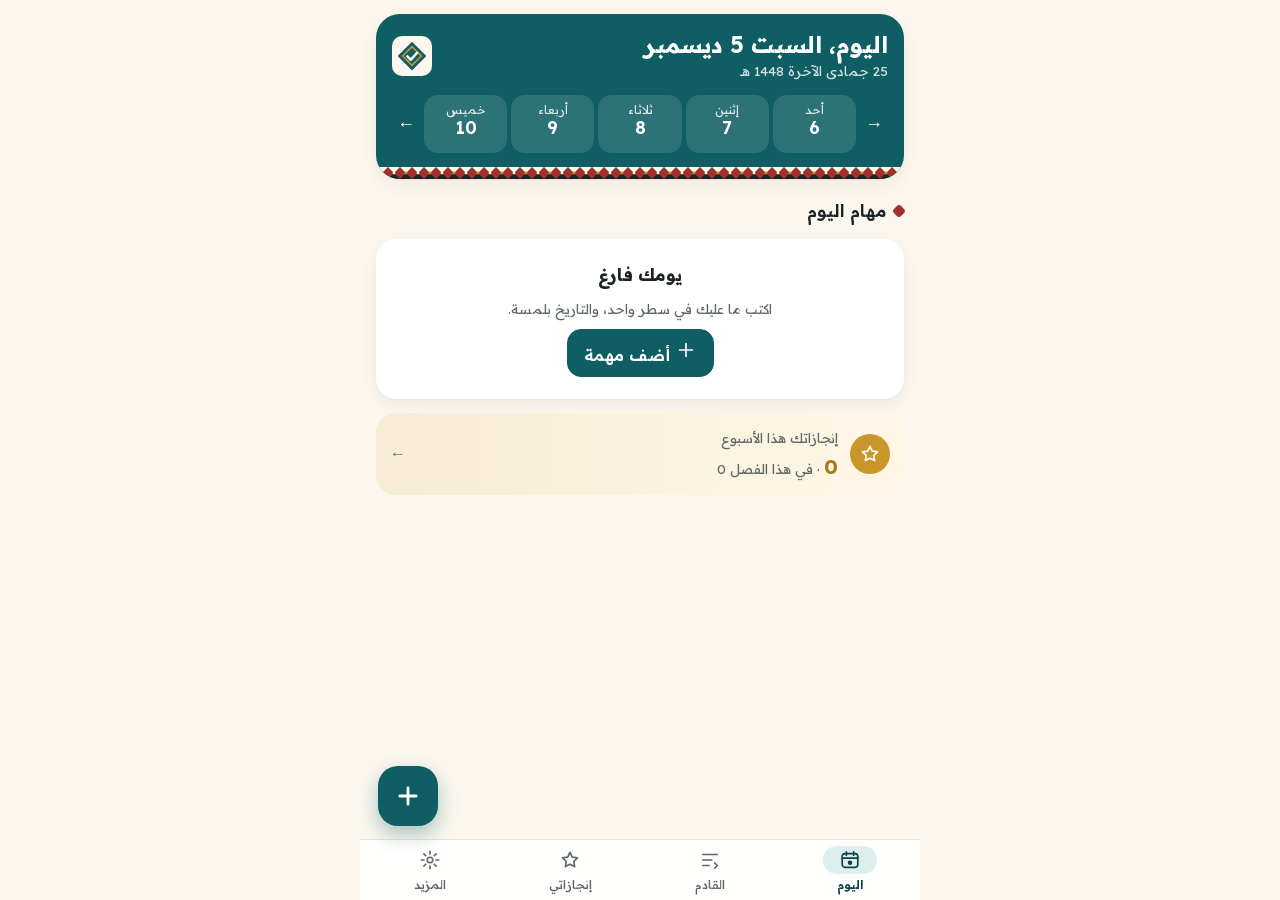
==== index.html @ 237e86c1 "أعمالي: الإصدار الأول — مهام اليوم والاجتماعات المتكررة والتذكير عبر تقويم الآيفون وسجل الإنجازات بت" ====
<!DOCTYPE html>
<html lang="ar" dir="rtl">
<head>
<meta charset="utf-8">
<meta name="viewport" content="width=device-width, initial-scale=1, maximum-scale=1, viewport-fit=cover">
<meta name="apple-mobile-web-app-capable" content="yes">
<meta name="mobile-web-app-capable" content="yes">
<meta name="apple-mobile-web-app-title" content="أعمالي">
<meta name="apple-mobile-web-app-status-bar-style" content="default">
<meta name="theme-color" content="#fbf7ef">
<meta name="color-scheme" content="light only">
<meta http-equiv="Content-Security-Policy" content="default-src 'self'; script-src 'self' 'unsafe-inline'; style-src 'self' 'unsafe-inline'; img-src 'self' data: blob:; font-src 'self'; connect-src 'self'; frame-src 'none'; object-src 'none'">
<title>أعمالي</title>
<link rel="manifest" href="manifest.webmanifest">
<link rel="apple-touch-icon" href="icons/apple-touch-icon.png">
<link rel="icon" href="icons/icon-192.png">
<link rel="stylesheet" href="fonts/fonts.css">
<style>
/* أعمالي — هوية «البحر والسدو»: فيروزي بحر الكويت، وأرضية لؤلؤية، وشريط من نسيج السدو.
   لكل نوع لونه: المهمة فيروزية، والاجتماع لازوردي، والإنجاز ذهبي. ألوان فاتحة دائماً. */
:root{
  --ground:#fbf7ef; --surface:#ffffff; --raised:#f6f1e6; --active:#efe8da;
  --border:#ebe3d3; --rule:#f1ebdf; --control:#d9cfbc;
  --text:#1b2422; --muted:#5e6866;
  --sea:#0f5e63; --sea-ink:#0a4246; --sea-pale:#dcefed;
  --lapis:#2c4a8c; --lapis-pale:#e2e8f6;
  --gold:#a8791a; --gold-bright:#c9962b; --gold-pale:#f7edd5;
  --sadu:#a3302a; --sadu-pale:#f8e3df;
  --saffron:#c9861a;
  --positive:#1f7a50; --negative:#b3261e;
  --radius-card:20px; --radius-control:14px;
  --lift:0 1px 2px rgba(40,30,10,.04),0 6px 18px rgba(40,30,10,.06);
  --font:'Readex Pro','IBM Plex Sans Arabic','Segoe UI',Tahoma,Arial,sans-serif;
  --shade:rgba(20,28,26,.45);
  --sadu-band:url("data:image/svg+xml,%3Csvg xmlns='http://www.w3.org/2000/svg' viewBox='0 0 48 12'%3E%3Crect width='48' height='12' fill='%23a3302a'/%3E%3Cpath d='M0 12 6 6 12 12M12 12 18 6 24 12M24 12 30 6 36 12M36 12 42 6 48 12' fill='%231b2422'/%3E%3Cpath d='M0 0 6 6 12 0M12 0 18 6 24 0M24 0 30 6 36 0M36 0 42 6 48 0' fill='%23fbf7ef'/%3E%3Ccircle cx='6' cy='6' r='1.4' fill='%23c9962b'/%3E%3Ccircle cx='18' cy='6' r='1.4' fill='%23fbf7ef'/%3E%3Ccircle cx='30' cy='6' r='1.4' fill='%23c9962b'/%3E%3Ccircle cx='42' cy='6' r='1.4' fill='%23fbf7ef'/%3E%3C/svg%3E");
  color-scheme:light;
}
/* ألوان تصنيفات الإنجازات العشرة */
.k0{--k:#0f5e63;--kp:#dcefed}.k1{--k:#2c4a8c;--kp:#e2e8f6}.k2{--k:#b0700f;--kp:#fbecd2}.k3{--k:#a3302a;--kp:#f8e3df}.k4{--k:#4c5a68;--kp:#e6eaee}
.k5{--k:#1f7a50;--kp:#dcf1e5}.k6{--k:#8a6a12;--kp:#f6edd2}.k7{--k:#6b3f8f;--kp:#eee4f6}.k8{--k:#c2502d;--kp:#fbe5dc}.k9{--k:#7a4a2a;--kp:#f1e5da}

*{box-sizing:border-box}
html,body,*{touch-action:manipulation}
html,body{height:100%}
body{margin:0;background:var(--ground);color:var(--text);font-family:var(--font);font-size:16px;line-height:1.6;-webkit-text-size-adjust:100%}
[hidden]{display:none!important}
button,input,textarea,select{font:inherit;color:inherit}
input,textarea,select{font-size:16px}
button{cursor:pointer;-webkit-tap-highlight-color:transparent;transition:background-color .15s ease,transform .1s ease}
button:active:not([disabled]){transform:scale(.96)}
button:focus-visible,input:focus-visible,textarea:focus-visible{outline:2px solid var(--sea);outline-offset:2px}
h1,h2,h3{margin:0;line-height:1.3}
p{margin:0}
.num{font-variant-numeric:tabular-nums;direction:ltr;unicode-bidi:isolate;display:inline-block}
.dim{color:var(--muted)}
.small{font-size:13.5px}
svg.ic{width:22px;height:22px;fill:none;stroke:currentColor;stroke-width:1.8;stroke-linecap:round;stroke-linejoin:round;flex:0 0 auto}

/* الإطار */
.app{position:relative;max-width:560px;height:100%;margin:0 auto;display:flex;flex-direction:column;overflow:hidden;background:var(--ground)}
.scr{flex:1 1 auto;overflow-y:auto;overflow-x:hidden;padding:max(14px,env(safe-area-inset-top,0px)) max(16px,env(safe-area-inset-right,0px)) 110px max(16px,env(safe-area-inset-left,0px));display:flex;flex-direction:column;gap:14px;-webkit-overflow-scrolling:touch}
.scr>*{min-width:0;flex:0 0 auto}

/* رأس «اليوم»: لوح بحري مع شريط السدو */
.hero{position:relative;border-radius:24px;background:var(--sea);color:#fff;padding:16px 16px 0;overflow:hidden;box-shadow:var(--lift)}
.hero::after{content:"";display:block;height:12px;margin:14px -16px 0;background:var(--sadu-band) repeat-x left center/48px 12px}
.hero .top{display:flex;align-items:center;justify-content:space-between;gap:10px}
.hero .mark{width:40px;height:40px;flex:0 0 auto}
.hero h1{font-size:23px;font-weight:700}
.hero .hij{font-size:13.5px;color:rgba(255,255,255,.82)}
.hero .greet{font-size:13.5px;color:rgba(255,255,255,.82)}
.strip{display:grid;grid-template-columns:28px repeat(5,1fr) 28px;gap:4px;margin-top:14px;align-items:center}
.strip .d{border:0;border-radius:14px;background:rgba(255,255,255,.12);color:#fff;min-height:58px;display:flex;flex-direction:column;align-items:center;justify-content:center;gap:0;padding:4px 0;line-height:1.25}
.strip .d b{font-size:18px;font-weight:600}
.strip .d span{font-size:12px;opacity:.85}
.strip .d i{width:5px;height:5px;border-radius:50%;background:transparent;margin-top:3px}
.strip .d i.on{background:var(--gold-bright)}
.strip .d[aria-pressed=true]{background:#fff;color:var(--sea-ink)}
.strip .d.today:not([aria-pressed=true]){box-shadow:inset 0 0 0 1.5px rgba(255,255,255,.7)}
.strip .w{border:0;background:transparent;color:#fff;font-size:18px;min-height:44px;padding:0}

/* عناوين الأقسام */
.sec{display:flex;align-items:center;gap:8px;font-weight:600;font-size:17px;padding-top:4px}
.sec .s{margin-inline-start:auto;font-size:13px;font-weight:500;color:var(--muted)}
.sec i{width:10px;height:10px;border-radius:3px;transform:rotate(45deg);background:var(--sadu);display:inline-block}

/* بطاقة الاجتماع القادم */
.next{border-radius:var(--radius-card);background:var(--lapis-pale);padding:14px 16px;display:flex;align-items:center;gap:12px;border:0;text-align:start;width:100%;color:var(--text)}
.next .ico{width:44px;height:44px;border-radius:14px;background:var(--lapis);color:#fff;display:flex;align-items:center;justify-content:center;flex:0 0 auto}
.next .tx{flex:1;min-width:0}
.next b{display:block;font-size:16px}
.next .when{font-size:13.5px;color:var(--lapis);font-weight:600}

/* القوائم */
.list{background:var(--surface);border-radius:var(--radius-card);box-shadow:var(--lift);overflow:hidden}
.it{display:flex;align-items:center;gap:10px;padding:10px 12px 10px 14px;border-bottom:1px solid var(--rule);min-height:58px}
.it:last-child{border-bottom:0}
.ck{width:30px;height:30px;border-radius:50%;border:2px solid var(--control);background:transparent;flex:0 0 auto;display:flex;align-items:center;justify-content:center;padding:0;color:#fff}
.ck svg.ic{width:16px;height:16px;stroke-width:2.6}
.it.meet .ck{border-radius:9px;border-color:#b9c5e3}
.it.done .ck{background:var(--sea);border-color:var(--sea)}
.it.meet.done .ck{background:var(--lapis);border-color:var(--lapis)}
.it .body{flex:1;min-width:0;border:0;background:transparent;text-align:start;padding:2px 0;color:var(--text);line-height:1.4}
.it .t{display:block;font-weight:500;font-size:16px;overflow-wrap:anywhere}
.it.done .t{text-decoration:line-through;color:var(--muted)}
.it .m{display:flex;flex-wrap:wrap;align-items:center;gap:6px;font-size:12.5px;color:var(--muted);margin-top:2px}
.tag{display:inline-flex;align-items:center;gap:3px;border-radius:999px;padding:0 8px;font-size:12px;font-weight:500;background:var(--active);color:var(--muted)}
.tag.meet{background:var(--lapis-pale);color:var(--lapis)}
.tag.time{background:var(--sea-pale);color:var(--sea-ink)}
.tag.star{background:var(--gold-pale);color:var(--gold)}
.tag svg.ic{width:13px;height:13px;stroke-width:2}
.it .go{width:36px;height:36px;border:0;border-radius:12px;background:transparent;color:var(--gold);padding:0;display:flex;align-items:center;justify-content:center}
.empty{background:var(--surface);border-radius:var(--radius-card);box-shadow:var(--lift);padding:22px 18px;text-align:center;display:flex;flex-direction:column;align-items:center;gap:10px}
.empty b{font-size:17px}

/* بطاقة ما بقي من الأيام الماضية: هادئة بلا أحمر */
.carry{background:var(--gold-pale);border-radius:var(--radius-card);padding:14px 14px 10px;display:flex;flex-direction:column;gap:8px}
.carry .row b{font-size:15px}
.carry .ci{display:flex;align-items:center;gap:8px;background:rgba(255,255,255,.7);border-radius:14px;padding:8px 10px}
.carry .ci .t{flex:1;min-width:0;font-size:15px;overflow-wrap:anywhere}
.carry .ci .d{font-size:12px;color:var(--muted);display:block}
.mini{min-height:34px;border-radius:999px;border:0;padding:0 11px;font-size:13px;font-weight:500;background:#fff;color:var(--text);flex:0 0 auto}
.mini.pri{background:var(--sea);color:#fff}

/* الشرائط والتنبيهات */
.bk{display:flex;align-items:center;gap:12px;border-radius:var(--radius-card);padding:12px 14px;background:var(--gold-pale);color:#6b4c0c}
.bk .tx{flex:1;font-size:14px;line-height:1.55}
.bk button{min-height:38px;border-radius:999px;border:0;background:#6b4c0c;color:#fff;font-weight:600;padding:0 14px;flex:0 0 auto}
.bk.red{background:var(--sadu-pale);color:#7d1f1a}.bk.red button{background:var(--sadu)}
.install{border-radius:var(--radius-card);padding:16px;background:var(--sadu-pale);color:#7d1f1a;display:flex;flex-direction:column;gap:6px;font-size:14px}
.install ol{margin:0;padding-inline-start:20px;line-height:1.9}
.ribbon{display:flex;align-items:center;gap:12px;background:linear-gradient(90deg,var(--gold-pale),#fff7e6);border-radius:var(--radius-card);padding:12px 14px;border:0;width:100%;text-align:start;color:var(--text)}
.ribbon .star{width:40px;height:40px;border-radius:50%;background:var(--gold-bright);color:#fff;display:flex;align-items:center;justify-content:center;flex:0 0 auto}
.ribbon b{font-size:20px;color:var(--gold)}

/* عام */
.card{background:var(--surface);border-radius:var(--radius-card);padding:16px;display:flex;flex-direction:column;gap:12px;box-shadow:var(--lift)}
.row{display:flex;align-items:center;justify-content:space-between;gap:10px}
.row>*{min-width:0}
.btn{min-height:48px;border-radius:var(--radius-control);border:1px solid var(--control);background:var(--surface);padding:8px 16px;font-weight:500;color:var(--text)}
.btn.pri{background:var(--sea);border-color:var(--sea);color:#fff;font-weight:600}
.btn.gold{background:var(--gold-bright);border-color:var(--gold-bright);color:#fff;font-weight:600}
.btn.soft{background:var(--sea-pale);border-color:transparent;color:var(--sea-ink)}
.btn.danger{color:var(--negative);border-color:#efc0bb}
.btn.armed{background:var(--negative);color:#fff;border-color:var(--negative)}
.btn.plain{background:transparent;border:0;color:var(--muted)}
.hd{display:flex;align-items:center;justify-content:space-between;gap:10px;min-height:48px}
.hd h1{font-size:24px;font-weight:700;color:var(--sea-ink)}
.seg{display:grid;grid-auto-flow:column;grid-auto-columns:1fr;gap:2px;background:var(--active);border-radius:var(--radius-control);padding:3px}
.seg button{border:0;border-radius:11px;background:transparent;min-height:40px;font-size:14.5px;font-weight:500;color:var(--muted);padding:0 4px;white-space:nowrap}
.seg button[aria-pressed=true]{background:var(--surface);color:var(--sea-ink);font-weight:600;box-shadow:0 1px 3px rgba(0,0,0,.08)}
.chips{display:flex;flex-wrap:wrap;gap:6px}
.chip{min-height:38px;border-radius:999px;border:0;background:var(--raised);box-shadow:inset 0 0 0 1px var(--border);padding:0 13px;font-size:14px;font-weight:500;color:var(--text);white-space:nowrap}
.chip[aria-pressed=true]{background:var(--sea);color:#fff;box-shadow:none}
.chip.k[aria-pressed=true]{background:var(--k);}
.chip .c{font-size:12px;opacity:.8;margin-inline-start:4px}
.lbl{font-size:13px;color:var(--muted);font-weight:500}

/* الإنجازات */
.achhead{border-radius:24px;background:linear-gradient(135deg,#8a6512,#c9962b);color:#fff;padding:16px;overflow:hidden;position:relative;box-shadow:var(--lift)}
.achhead::after{content:"";display:block;height:12px;margin:14px -16px -16px;background:var(--sadu-band) repeat-x left center/48px 12px}
.achhead h1{font-size:23px;font-weight:700}
.achhead .big{font-size:40px;font-weight:700;line-height:1.1}
.achhead .seg{background:rgba(0,0,0,.15);margin-top:12px}
.achhead .seg button{color:rgba(255,255,255,.85)}
.achhead .seg button[aria-pressed=true]{background:#fff;color:#7a5a0e}
.cats{display:grid;grid-template-columns:repeat(2,minmax(0,1fr));gap:8px}
.cat{border:0;border-radius:16px;background:var(--kp);color:var(--k);padding:10px 12px;text-align:start;display:flex;align-items:center;gap:8px;min-height:52px}
.cat .n{font-size:20px;font-weight:700;min-width:26px;text-align:center}
.cat .l{font-size:13px;font-weight:500;line-height:1.35;flex:1}
.cat[aria-pressed=true]{background:var(--k);color:#fff}
.cat.zero{opacity:.55}
.ach{display:flex;gap:12px;align-items:flex-start;padding:12px 14px;border-bottom:1px solid var(--rule);border-inline-start:0;width:100%;background:transparent;border-top:0;border-left:0;border-right:0;text-align:start;color:var(--text)}
.ach:last-child{border-bottom:0}
.ach .dot{width:12px;height:12px;border-radius:4px;transform:rotate(45deg);background:var(--k);margin-top:7px;flex:0 0 auto}
.ach .tx{flex:1;min-width:0}
.ach .t{font-weight:500;overflow-wrap:anywhere}
.ach .m{font-size:12.5px;color:var(--muted)}
.ach .kc{color:var(--k);font-weight:600}
.mon{font-size:13px;font-weight:600;color:var(--muted);padding:2px 4px}

/* الشريط السفلي وزر الإضافة */
.tabbar{position:absolute;left:0;right:0;bottom:0;background:rgba(255,255,255,.96);box-shadow:0 -1px 0 var(--border);padding-bottom:env(safe-area-inset-bottom,0px);display:flex;z-index:10}
.tabbar button{flex:1;min-height:60px;border:0;background:transparent;display:flex;flex-direction:column;align-items:center;justify-content:center;gap:1px;font-size:12px;font-weight:500;color:var(--muted);padding:6px 2px}
.tabbar button svg.ic{box-sizing:content-box;padding:3px 16px;border-radius:999px}
.tabbar button[aria-pressed=true]{color:var(--sea-ink);font-weight:600}
.tabbar button[aria-pressed=true] svg.ic{background:var(--sea-pale)}
.fab{position:absolute;left:max(18px,env(safe-area-inset-left,0px));bottom:calc(74px + env(safe-area-inset-bottom,0px));z-index:11;width:60px;height:60px;border-radius:20px;border:0;background:var(--sea);color:#fff;box-shadow:0 8px 20px rgba(15,94,99,.35);display:flex;align-items:center;justify-content:center;padding:0}
.fab svg.ic{width:28px;height:28px;stroke-width:2.4}

/* اللوحات السفلية */
.layer{position:absolute;inset:0;z-index:30;background:var(--shade);display:flex;align-items:flex-end}
.sheetp{width:100%;background:var(--ground);border-radius:26px 26px 0 0;padding:8px 16px calc(18px + env(safe-area-inset-bottom,0px));display:flex;flex-direction:column;gap:12px;max-height:92%;overflow:auto;box-shadow:0 -12px 34px rgba(20,28,26,.18)}
.sheetp .grab{width:40px;height:5px;border-radius:3px;background:var(--control);align-self:center;flex:0 0 auto}
.sheetp h2{font-size:19px}
.field{width:100%;min-height:50px;border:1px solid var(--control);border-radius:var(--radius-control);background:var(--surface);padding:10px 12px}
textarea.field{min-height:80px;resize:vertical;line-height:1.6}
input.title{font-size:18px;font-weight:500}
.hint{font-size:12.5px;color:var(--muted)}
.twocol{display:grid;grid-template-columns:1fr 1fr;gap:8px}
.sw{display:flex;align-items:center;justify-content:space-between;gap:10px;min-height:46px}
.tog{width:52px;height:32px;border-radius:999px;border:0;background:var(--control);position:relative;flex:0 0 auto;padding:0}
.tog::after{content:"";position:absolute;top:3px;right:3px;width:26px;height:26px;border-radius:50%;background:#fff;transition:right .15s ease;box-shadow:0 1px 3px rgba(0,0,0,.2)}
.tog[aria-pressed=true]{background:var(--sea)}
.tog[aria-pressed=true]::after{right:23px}

/* الرسائل */
.toast{position:absolute;left:12px;right:12px;bottom:calc(144px + env(safe-area-inset-bottom,0px));z-index:40;background:#1b2422;color:#fff;border-radius:16px;padding:8px 8px 8px 14px;display:flex;align-items:center;justify-content:space-between;gap:10px;font-size:14.5px;box-shadow:0 10px 28px rgba(0,0,0,.22)}
.toast.low{bottom:calc(16px + env(safe-area-inset-bottom,0px))}
.toast.warn{background:var(--negative)}
.toast button{min-height:36px;border:0;background:rgba(255,255,255,.14);color:inherit;font-weight:600;border-radius:10px;padding:0 10px;flex:0 0 auto}
.loading{display:flex;align-items:center;justify-content:center;height:60vh;color:var(--muted)}
.steps{margin:0;padding-inline-start:20px;line-height:1.9;font-size:14px}
code{direction:ltr;unicode-bidi:isolate;background:var(--active);border-radius:6px;padding:0 5px;font-size:13px}
@media (prefers-reduced-motion: reduce){button{transition:none}button:active:not([disabled]){transform:none}}
</style>
</head>
<body>
<div class="app" id="dev">
  <main class="scr" id="scr"><div class="loading">جارٍ التحميل…</div></main>
  <button class="fab" data-act="add" aria-label="إضافة" hidden id="fab"></button>
  <nav class="tabbar" id="tabs" aria-label="الأقسام" hidden></nav>
  <div id="layer"></div>
  <input type="file" id="filein" accept=".json,application/json,text/plain" hidden>
</div>

<script>
/* أعمالي — مهامي اليومية واجتماعاتي وإنجازاتي، لمعلم واحد على هاتفه.
   البيانات على هذا الجهاز فقط (IndexedDB، وعند تعذّرها localStorage)، ولا يتصل البرنامج بأي خادم.
   بُني على خلاصة «مجلس الخبراء» (2026-10-23): «اليوم» قصير، والمتأخر بلا أحمر، والإنجاز بلمسة من المهمة المنجزة،
   وتصنيفات الإنجاز بلغة معايير الوزارة، والتذكير يُسلَّم لتقويم الآيفون لأن تطبيق الويب لا يرنّ وهو مغلق. */
var APPV='2026-10-23a';
var DAYS=['الأحد','الإثنين','الثلاثاء','الأربعاء','الخميس','الجمعة','السبت'];
var DSHORT=['أحد','إثنين','ثلاثاء','أربعاء','خميس','جمعة','سبت'];
var MONTHS=['يناير','فبراير','مارس','أبريل','مايو','يونيو','يوليو','أغسطس','سبتمبر','أكتوبر','نوفمبر','ديسمبر'];
/* تصنيفات الإنجاز: من معايير «المعلم المتميز» في وزارة التربية */
var CATS=['التنمية المهنية (دورات وورش)','التطوير والابتكار','الدروس النموذجية وتبادل الزيارات','الأنشطة المدرسية','اللجان والمهام المكلَّف بها','إنجازات الطلاب والمسابقات','القرآن الكريم','التواصل مع أولياء الأمور','خدمة المجتمع والمبادرات','شهادات الشكر والتكريم'];
var CSHORT=['التنمية المهنية','التطوير والابتكار','دروس نموذجية وزيارات','الأنشطة المدرسية','اللجان والتكليفات','إنجازات الطلاب','القرآن الكريم','أولياء الأمور','خدمة المجتمع','الشكر والتكريم'];
var ROLES=['منفّذ','مشارك','حضور'];
var MARK='<svg class="mark" viewBox="0 0 64 64" aria-hidden="true"><rect width="64" height="64" rx="16" fill="#fbf7ef"/><path d="M32 9 55 32 32 55 9 32z" fill="#0f5e63"/><path d="M32 17 47 32 32 47 17 32z" fill="none" stroke="#c9962b" stroke-width="2.5"/><path d="M24.5 32.5l5.5 5.5 10-11" fill="none" stroke="#fff" stroke-width="4" stroke-linecap="round" stroke-linejoin="round"/></svg>';
function svg(p){return '<svg class="ic" viewBox="0 0 24 24" aria-hidden="true">'+p+'</svg>';}
var IC={
  today:svg('<rect x="3.5" y="5" width="17" height="15" rx="3"/><path d="M3.5 10h17M8 3v4M16 3v4"/><circle cx="12" cy="15" r="1.6" fill="currentColor"/>'),
  next:svg('<path d="M4 6h16M4 12h10M4 18h7"/><path d="M17 15l3 3-3 3"/>'),
  star:svg('<path d="M12 3.6l2.5 5.2 5.7.8-4.1 4 1 5.6L12 16.6l-5.1 2.6 1-5.6-4.1-4 5.7-.8z"/>'),
  more:svg('<circle cx="12" cy="12" r="3"/><path d="M12 2.5v3M12 18.5v3M2.5 12h3M18.5 12h3M5.3 5.3l2.1 2.1M16.6 16.6l2.1 2.1M5.3 18.7l2.1-2.1M16.6 7.4l2.1-2.1"/>'),
  plus:svg('<path d="M12 5v14M5 12h14"/>'),
  check:svg('<path d="M5 12.5l4.5 4.5L19 7.5"/>'),
  meet:svg('<circle cx="9" cy="9" r="3"/><circle cx="16.5" cy="10" r="2.4"/><path d="M3.5 19c.8-3 3-4.6 5.5-4.6s4.7 1.6 5.5 4.6M14.5 15.2c2.6-.5 5 .9 6 3.8"/>'),
  clock:svg('<circle cx="12" cy="12" r="8.5"/><path d="M12 7.5V12l3 2"/>'),
  rep:svg('<path d="M4 12a8 8 0 0 1 14-5.3M20 12a8 8 0 0 1-14 5.3"/><path d="M18 3v4h-4M6 21v-4h4"/>'),
  bell:svg('<path d="M6 16V11a6 6 0 0 1 12 0v5l1.5 2h-15z"/><path d="M10 20.5a2 2 0 0 0 4 0"/>'),
  trash:svg('<path d="M5 7h14M10 7V5h4v2M7 7l1 13h8l1-13"/>'),
  doc:svg('<path d="M7 3h7l4 4v14H7z"/><path d="M14 3v4h4M10 12h5M10 16h5"/>')
};

/* ---------- التاريخ: محلي دائماً (توقيت الكويت) ولا يُستعمل toISOString حتى لا يقع الإدخال الليلي في الأمس ---------- */
function pad2(n){return (n<10?'0':'')+n;}
function ymd(d){d=d||new Date();return d.getFullYear()+'-'+pad2(d.getMonth()+1)+'-'+pad2(d.getDate());}
function today(){return ymd();}
function pd(s){var p=s.split('-');return new Date(+p[0],+p[1]-1,+p[2],12);}
function addDays(s,n){var d=pd(s);d.setDate(d.getDate()+n);return ymd(d);}
function dow(s){return pd(s).getDay();}
function weekStart(s){return addDays(s,-dow(s));}
function fd(s){var x=pd(s);return DAYS[x.getDay()]+' '+x.getDate()+' '+MONTHS[x.getMonth()];}
function fdShort(s){var x=pd(s);return x.getDate()+' '+MONTHS[x.getMonth()];}
function relDay(s){var t=today();if(s===t)return 'اليوم';if(s===addDays(t,1))return 'غداً';if(s===addDays(t,-1))return 'أمس';var d=Math.round((pd(s)-pd(t))/864e5);if(d>1&&d<7)return DAYS[dow(s)];return fd(s);}
/* التاريخ الهجري للعرض فقط (تقويم أم القرى، وقد يختلف يوماً عن إعلان الكويت) */
function hijri(s){try{return new Intl.DateTimeFormat('ar-SA-u-ca-islamic-umalqura-nu-latn',{day:'numeric',month:'long',year:'numeric'}).format(pd(s));}catch(e){return '';}}
function nowHM(){var d=new Date();return pad2(d.getHours())+':'+pad2(d.getMinutes());}
function fmtT(t){if(!t)return '';var h=+t.slice(0,2),m=t.slice(3);return (h%12||12)+':'+m+(h<12?' ص':' م');}
/* العام الدراسي يبدأ في سبتمبر: الفصل الأول سبتمبر–يناير، والثاني فبراير–أغسطس */
function schoolYear(s){var d=pd(s);return d.getMonth()>=8?d.getFullYear():d.getFullYear()-1;}
function termRange(k,s){var y=schoolYear(s||today());return k==='1'?[y+'-09-01',(y+1)+'-01-31']:k==='2'?[(y+1)+'-02-01',(y+1)+'-08-31']:[y+'-09-01',(y+1)+'-08-31'];}
function curTerm(){return pd(today()).getMonth()>=8||pd(today()).getMonth()===0?'1':'2';}

/* ---------- البيانات ---------- */
function uid(){return Date.now().toString(36)+Math.random().toString(36).slice(2,8);}
function blank(){return {v:1,profile:{name:'',school:'',subject:'التربية الإسلامية'},items:[],ach:[],trash:[],lastBackup:0,created:Date.now(),remind:{method:'ics',lead:15,sc:'أعمالي تذكير'}};}
var D=null,DB=null,SAVE={ok:true},LSK='a3mali:data';
function idbOpen(){return new Promise(function(res,rej){try{var r=indexedDB.open('a3mali',1);r.onupgradeneeded=function(){r.result.createObjectStore('kv');};r.onsuccess=function(){res(r.result);};r.onerror=function(){rej(r.error);};}catch(e){rej(e);}});}
function load(){
  return idbOpen().then(function(db){DB=db;return new Promise(function(res){var q=db.transaction('kv').objectStore('kv').get('data');q.onsuccess=function(){res(q.result||null);};q.onerror=function(){res(null);};});})
  .catch(function(){DB=null;return null;})
  .then(function(d){if(!d){try{d=JSON.parse(localStorage.getItem(LSK)||'null');}catch(e){d=null;}}return d;});
}
function save(){
  var copy=JSON.parse(JSON.stringify(D));
  if(DB){try{var tx=DB.transaction('kv','readwrite');tx.objectStore('kv').put(copy,'data');tx.oncomplete=function(){SAVE.ok=true;};tx.onerror=tx.onabort=function(){saveLS(copy);};return;}catch(e){}}
  saveLS(copy);
}
function saveLS(copy){try{localStorage.setItem(LSK,JSON.stringify(copy));SAVE.ok=true;}catch(e){SAVE.ok=false;toast('لم يُحفظ — احفظ نسخة احتياطية الآن',null,true);}}
function norm(d){var b=blank();d=d||b;['profile','remind'].forEach(function(k){d[k]=Object.assign({},b[k],d[k]||{});});['items','ach','trash'].forEach(function(k){if(!Array.isArray(d[k]))d[k]=[];});
  /* سلة المحذوفات تحتفظ بما حُذف ٣٠ يوماً */
  var cut=Date.now()-30*864e5;d.trash=d.trash.filter(function(x){return (x.at||0)>cut;});return d;}

/* ---------- الحالة ---------- */
var UI={tab:'today',day:null,term:null,cat:null};
function item(id){return D.items.filter(function(x){return x.id===id;})[0];}
function achById(id){return D.ach.filter(function(x){return x.id===id;})[0];}
/* هل العنصر في هذا اليوم؟ المتكرر أسبوعياً يظهر في أيامه من تاريخ بدايته */
function onDay(it,s){if(it.rep)return it.rep.days.indexOf(dow(s))>=0&&s>=(it.rep.from||'0')&&(it.rep.skip||[]).indexOf(s)<0;return it.date===s;}
function isDone(it,s){return it.rep?(it.doneDates||[]).indexOf(s)>=0:!!it.done;}
function dayItems(s){return D.items.filter(function(it){return onDay(it,s);}).sort(function(a,b){var ta=a.time||'99',tb=b.time||'99';return ta<tb?-1:ta>tb?1:(a.created||0)-(b.created||0);});}
function overdue(){var t=today();return D.items.filter(function(it){return !it.rep&&!it.done&&it.date&&it.date<t;}).sort(function(a,b){return a.date<b.date?-1:1;});}
function later(){return D.items.filter(function(it){return !it.rep&&!it.date&&!it.done;});}
/* الاجتماع القادم خلال أسبوعين، بعد الآن */
function nextMeet(){var t=today(),n=nowHM();for(var i=0;i<14;i++){var s=addDays(t,i),l=dayItems(s).filter(function(it){return it.type==='meet'&&!isDone(it,s)&&(i>0||!it.time||it.time>=n);});if(l.length)return {it:l[0],day:s};}return null;}
function untilTxt(s,t){if(s!==today())return relDay(s)+(t?' · '+fmtT(t):'');if(!t)return 'اليوم';var p=t.split(':'),now=new Date(),m=(+p[0]*60+ +p[1])-(now.getHours()*60+now.getMinutes());
  if(m<=0)return 'الآن';if(m<60)return 'بعد '+m+' دقيقة';var h=Math.floor(m/60),r=m%60;return 'بعد '+(h===1?'ساعة':h===2?'ساعتين':h+' ساعات')+(r>=10?' و'+r+' دقيقة':'')+' · '+fmtT(t);}
function achIn(r){return D.ach.filter(function(a){return a.date>=r[0]&&a.date<=r[1];});}
function standalone(){return (window.matchMedia&&matchMedia('(display-mode: standalone)').matches)||navigator.standalone===true;}
function backupDays(){var b=D.lastBackup||D.created||Date.now();return Math.floor((Date.now()-b)/864e5);}
function hasData(){return D.items.length+D.ach.length>0;}

/* ---------- أدوات ---------- */
function esc(t){return String(t==null?'':t).replace(/[&<>"]/g,function(c){return {'&':'&amp;','<':'&lt;','>':'&gt;','"':'&quot;'}[c];});}

/* ---------- الشاشات ---------- */
function itemRow(it,s){
  var dn=isDone(it,s),meet=it.type==='meet',hasAch=D.ach.some(function(a){return a.from===it.id&&(!it.rep||a.date===s);});
  var m=(it.time?'<span class="tag time">'+IC.clock+fmtT(it.time)+'</span>':'')+(meet?'<span class="tag meet">'+IC.meet+'اجتماع</span>':'')+(it.rep?'<span class="tag">'+IC.rep+'أسبوعي</span>':'')+(hasAch?'<span class="tag star">'+IC.star+'إنجاز</span>':'');
  return '<div class="it'+(meet?' meet':'')+(dn?' done':'')+'"><button class="ck" data-act="done" data-id="'+it.id+'" data-day="'+s+'" aria-label="'+(dn?'إلغاء الإنجاز':'أنجزت')+' '+esc(it.title)+'" aria-pressed="'+dn+'">'+(dn?IC.check:'')+'</button>'+
    '<button class="body" data-act="edit" data-id="'+it.id+'"><span class="t">'+esc(it.title)+'</span>'+(m?'<span class="m">'+m+'</span>':'')+'</button>'+
    (dn&&!hasAch?'<button class="go" data-act="toach" data-id="'+it.id+'" data-day="'+s+'" aria-label="أضفه إلى إنجازاتي">'+IC.star+'</button>':'')+'</div>';
}
function vToday(){
  var t=today(),s=UI.day||t,ws=weekStart(s),strip='';
  /* في الجمعة والسبت يعرض الشريط الأسبوع الدراسي القادم */
  if(!UI.day&&dow(t)>=5)ws=addDays(ws,7);
  for(var i=0;i<5;i++){var d=addDays(ws,i),has=dayItems(d).some(function(x){return !isDone(x,d);});
    strip+='<button class="d'+(d===t?' today':'')+'" data-act="day" data-d="'+d+'" aria-pressed="'+(d===s)+'"><span>'+DSHORT[i]+'</span><b class="num">'+pd(d).getDate()+'</b><i class="'+(has?'on':'')+'"></i></button>';}
  var nm=D.profile.name?D.profile.name.split(' ').slice(0,2).join(' '):'';
  var h='<div class="hero"><div class="top"><div><h1>'+(s===t?'اليوم، ':'')+fd(s)+'</h1><div class="hij">'+hijri(s)+'</div></div>'+MARK+'</div>'+
    '<div class="strip"><button class="w" data-act="wk" data-d="-7" aria-label="الأسبوع السابق">→</button>'+strip+'<button class="w" data-act="wk" data-d="7" aria-label="الأسبوع التالي">←</button></div></div>';
  if(!standalone()&&/iPhone|iPad/.test(navigator.userAgent))h+='<div class="install"><b>أضف «أعمالي» إلى الشاشة الرئيسية أولاً</b><ol><li>زر المشاركة في سفاري (المربع والسهم).</li><li>«إضافة إلى الشاشة الرئيسية».</li><li>افتحه من الأيقونة دائماً.</li></ol><span class="small">ما تكتبه هنا في سفاري لا يظهر في الأيقونة — لكلٍّ منهما بياناته.</span></div>';
  var bd=backupDays();if(hasData()&&bd>=7)h+='<div class="bk'+(bd>=14?' red':'')+'"><span class="tx"><b>'+(D.lastBackup?'آخر نسخة احتياطية قبل <span class="num">'+bd+'</span> يوماً.':'لم تحفظ نسخة احتياطية بعد.')+'</b><br>بياناتك على هذا الهاتف فقط.</span><button data-act="backup">حفظ نسخة</button></div>';
  if(s===t){
    var od=overdue();
    if(od.length)h+='<div class="carry"><div class="row"><b>بقي من الأيام الماضية (<span class="num">'+od.length+'</span>)</b><button class="mini pri" data-act="allToday">كلها لليوم</button></div>'+
      od.slice(0,4).map(function(it){return '<div class="ci"><span class="t">'+esc(it.title)+'<span class="d">'+relDay(it.date)+'</span></span><button class="mini" data-act="mv" data-id="'+it.id+'" data-to="today">لليوم</button><button class="mini" data-act="mv" data-id="'+it.id+'" data-to="later">لاحقاً</button><button class="mini" data-act="drop" data-id="'+it.id+'" aria-label="احذف '+esc(it.title)+'">احذف</button></div>';}).join('')+
      (od.length>4?'<span class="small dim">و<span class="num">'+(od.length-4)+'</span> غيرها — تظهر بعد ترتيب هذه.</span>':'')+'</div>';
    var nx=nextMeet();
    if(nx)h+='<button class="next" data-act="edit" data-id="'+nx.it.id+'"><span class="ico">'+IC.meet+'</span><span class="tx"><span class="small dim">الاجتماع القادم</span><b>'+esc(nx.it.title)+'</b><span class="when">'+untilTxt(nx.day,nx.it.time)+'</span></span></button>';
  }
  var l=dayItems(s),open=l.filter(function(x){return !isDone(x,s);}),dn=l.filter(function(x){return isDone(x,s);});
  h+='<div class="sec"><i></i>'+(s===t?'مهام اليوم':'مهام '+DAYS[dow(s)])+'<span class="s">'+(l.length?'<span class="num">'+dn.length+'</span> من <span class="num">'+l.length+'</span>':'')+'</span></div>';
  if(!l.length)h+='<div class="empty"><b>'+(s===t?'يومك فارغ':'لا شيء في هذا اليوم')+'</b><span class="small dim">اكتب ما عليك في سطر واحد، والتاريخ بلمسة.</span><button class="btn pri" data-act="add" data-d="'+s+'">'+IC.plus+' أضف مهمة</button></div>';
  else h+='<div class="list">'+open.concat(dn).map(function(it){return itemRow(it,s);}).join('')+'</div>';
  /* شريط الإنجازات: تغذية إخبارية لا نقاط ولا سلاسل */
  var w0=weekStart(t),wk=D.ach.filter(function(a){return a.date>=w0&&a.date<=addDays(w0,6);}).length,tr=achIn(termRange(curTerm())).length;
  h+='<button class="ribbon" data-act="tab" data-id="ach"><span class="star">'+IC.star+'</span><span style="flex:1"><span class="small dim">إنجازاتك هذا الأسبوع</span><br><b class="num">'+wk+'</b> <span class="small dim">· في هذا الفصل <span class="num">'+tr+'</span></span></span><span class="dim">←</span></button>';
  return h;
}
function vNext(){
  var t=today(),h='<div class="hd"><h1>القادم</h1><span class="small dim">أسبوعان</span></div>',any=false;
  for(var i=1;i<=14;i++){var s=addDays(t,i),l=dayItems(s);if(!l.length)continue;any=true;
    h+='<div class="sec"><i></i>'+relDay(s)+'<span class="s">'+(i<7?fdShort(s):'')+'</span></div><div class="list">'+l.map(function(it){return itemRow(it,s);}).join('')+'</div>';}
  if(!any)h+='<div class="empty"><b>لا مواعيد في الأسبوعين القادمين</b><span class="small dim">اجتماع القسم والمناوبة؟ أضفها مرة واحدة متكررة كل أسبوع.</span><button class="btn pri" data-act="add" data-type="meet">'+IC.plus+' أضف اجتماعاً</button></div>';
  var lt=later();
  h+='<div class="sec"><i style="background:var(--gold-bright)"></i>بلا موعد<span class="s"><span class="num">'+lt.length+'</span></span></div>'+
    (lt.length?'<div class="list">'+lt.map(function(it){return itemRow(it,t);}).join('')+'</div>':'<p class="small dim">ما لا تعرف موعده بعد يبقى هنا حتى تختار له يوماً.</p>');
  return h;
}
function vAch(){
  var k=UI.term||curTerm(),r=termRange(k),list=achIn(r),y=schoolYear(today());
  var cnt=CATS.map(function(_,i){return list.filter(function(a){return a.cat===i;}).length;});
  var h='<div class="achhead"><div class="row"><div><h1>إنجازاتي</h1><span class="small" style="opacity:.85">العام الدراسي <span class="num">'+y+'/'+(y+1)+'</span></span></div><div style="text-align:center"><div class="big num">'+list.length+'</div><span class="small" style="opacity:.85">إنجازاً</span></div></div>'+
    '<div class="seg" role="group" aria-label="الفترة">'+[['1','الفصل الأول'],['2','الفصل الثاني'],['y','السنة كاملة']].map(function(o){return '<button data-act="term" data-k="'+o[0]+'" aria-pressed="'+(k===o[0])+'">'+o[1]+'</button>';}).join('')+'</div></div>';
  h+='<div class="row"><button class="btn gold" style="flex:1" data-act="add" data-type="ach">'+IC.plus+' إنجاز جديد</button><button class="btn soft" style="flex:1" data-act="report">'+IC.doc+' تقرير PDF</button></div>';
  h+='<div class="cats">'+CATS.map(function(_,i){return '<button class="cat k'+i+(cnt[i]?'':' zero')+'" data-act="cat" data-i="'+i+'" aria-pressed="'+(UI.cat===i)+'"><span class="n num">'+cnt[i]+'</span><span class="l">'+CSHORT[i]+'</span></button>';}).join('')+'</div>';
  var shown=list.filter(function(a){return UI.cat===null||a.cat===UI.cat;}).sort(function(a,b){return a.date<b.date?1:a.date>b.date?-1:0;});
  if(!shown.length)h+='<div class="empty"><b>'+(UI.cat===null?'لا إنجازات في هذه الفترة بعد':'لا إنجازات في «'+CSHORT[UI.cat]+'»')+'</b><span class="small dim">كل مهمة تنجزها تصير إنجازاً بلمسة النجمة، أو أضف إنجازاً مباشرة.</span></div>';
  else{var last='',g='';shown.forEach(function(a){var mo=pd(a.date),key=MONTHS[mo.getMonth()]+' '+mo.getFullYear();
      if(key!==last){if(g)h+=g+'</div>';h+='<div class="mon">'+key+'</div>';g='<div class="list">';last=key;}
      g+='<button class="ach k'+a.cat+'" data-act="editach" data-id="'+a.id+'"><span class="dot"></span><span class="tx"><span class="t">'+esc(a.title)+'</span><br><span class="m"><span class="kc">'+CSHORT[a.cat]+'</span> · '+fdShort(a.date)+' · '+(a.role||'منفّذ')+'</span></span></button>';});
    h+=g+'</div>';}
  return h;
}
function vMore(){
  var p=D.profile,rm=D.remind,bd=backupDays();
  return '<div class="hd"><h1>المزيد</h1><span class="small dim">الإصدار <span class="num">'+APPV+'</span></span></div>'+
  '<div class="card"><b>بياناتي (تظهر في تقرير الإنجازات)</b>'+
    '<label class="lbl" for="pn">الاسم</label><input class="field" id="pn" data-prof="name" value="'+esc(p.name)+'" placeholder="مثال: أ. عمر …">'+
    '<label class="lbl" for="ps">المدرسة</label><input class="field" id="ps" data-prof="school" value="'+esc(p.school)+'">'+
    '<label class="lbl" for="pj">المادة</label><input class="field" id="pj" data-prof="subject" value="'+esc(p.subject)+'"></div>'+
  '<div class="card"><b>النسخة الاحتياطية</b><p class="small dim">بياناتك على هذا الهاتف فقط، ولا تنتقل وحدها إلى هاتف جديد. احفظ نسخة في «الملفات» أسبوعياً. '+(D.lastBackup?'آخر نسخة قبل <span class="num">'+bd+'</span> يوماً.':'لم تحفظ نسخة بعد.')+'</p>'+
    '<button class="btn pri" data-act="backup">حفظ نسخة احتياطية الآن</button><button class="btn" data-act="restore">استرجاع من نسخة</button></div>'+
  '<div class="card"><b>التذكير</b><p class="small dim">تطبيقات الويب لا ترنّ وهي مغلقة، لذلك يضيف زر «نبّهني» الموعد إلى تقويم الآيفون فيرنّ هو في وقته.</p>'+
    '<span class="lbl">التنبيه قبل الموعد</span><div class="chips">'+[0,10,15,30,60].map(function(m){return '<button class="chip" data-act="lead" data-m="'+m+'" aria-pressed="'+(rm.lead===m)+'">'+(m?m+' دقيقة':'في وقته')+'</button>';}).join('')+'</div>'+
    '<span class="lbl">الطريقة</span><div class="seg"><button data-act="rmeth" data-m="ics" aria-pressed="'+(rm.method==='ics')+'">تقويم الآيفون</button><button data-act="rmeth" data-m="sc" aria-pressed="'+(rm.method==='sc')+'">تطبيق «تذكيرات»</button></div>'+
    (rm.method==='sc'?'<p class="small dim">يحتاج اختصاراً تصنعه مرة واحدة في تطبيق «الاختصارات» باسم <b>'+esc(rm.sc)+'</b>:</p><ol class="steps"><li>اختصار جديد، وسمّه بالاسم أعلاه.</li><li>أضف إجراء «تقسيم النص» على «مُدخل الاختصار» بفاصل مخصص <code>|</code>.</li><li>أضف «الحصول على العنصر من القائمة»: العنصر الأول (العنوان)، ثم إجراء آخر: العنصر الأخير (الموعد).</li><li>أضف «إضافة تذكير جديد»: العنوان = العنصر الأول، والتنبيه = الموعد.</li><li>في إعدادات الاختصار فعّل «إظهار في ورقة المشاركة» واقبل النص.</li></ol><input class="field" data-remsc="1" value="'+esc(rm.sc)+'" aria-label="اسم الاختصار">':'')+'</div>'+
  '<div class="card"><b>الخصوصية</b><p class="small dim">لا تكتب أسماء الطلاب أو أولياء الأمور أو أرقامهم في المهام والملاحظات. البرنامج لا يرسل شيئاً إلى أي مكان، ولا يستعمل خدمات خارجية.</p><span class="small" id="pers">حالة التخزين الدائم: …</span></div>'+
  '<div class="card"><div class="row"><b>المحذوفات</b><span class="small dim"><span class="num">'+D.trash.length+'</span> · تبقى ٣٠ يوماً</span></div>'+
    (D.trash.length?D.trash.slice().reverse().slice(0,8).map(function(x,i){var o=x.obj;return '<div class="row"><span class="small">'+esc(o.title)+' <span class="dim">· '+(x.kind==='ach'?'إنجاز':'مهمة')+'</span></span><button class="mini" style="background:var(--sea-pale)" data-act="untrash" data-id="'+o.id+'">إرجاع</button></div>';}).join(''):'<span class="small dim">لا شيء.</span>')+'</div>'+
  '<button class="btn danger" data-act="wipe" data-confirm="1">حذف كل البيانات من هذا الهاتف</button>';
}
function tabbar(){
  var el=document.getElementById('tabs'),T=[['today','اليوم',IC.today],['next','القادم',IC.next],['ach','إنجازاتي',IC.star],['more','المزيد',IC.more]];
  el.hidden=false;el.innerHTML=T.map(function(t){return '<button data-act="tab" data-id="'+t[0]+'" aria-pressed="'+(UI.tab===t[0])+'">'+t[2]+'<span>'+t[1]+'</span></button>';}).join('');
  var f=document.getElementById('fab');f.hidden=false;if(!f.innerHTML)f.innerHTML=IC.plus;
}
function render(keep){
  var sc=document.getElementById('scr'),y=sc.scrollTop;
  sc.innerHTML={today:vToday,next:vNext,ach:vAch,more:vMore}[UI.tab]();
  tabbar();sc.scrollTop=keep?y:0;
  if(UI.tab==='more')persistState();
}
function persistState(){var el=document.getElementById('pers');if(!el)return;
  if(navigator.storage&&navigator.storage.persisted)navigator.storage.persisted().then(function(p){el.textContent='حالة التخزين الدائم: '+(p?'مفعّل — لا يحذفه النظام عند امتلاء الذاكرة':'غير مضمون — احرص على النسخ الاحتياطي');});else el.textContent='حالة التخزين الدائم: غير متاحة — احرص على النسخ الاحتياطي';}

/* ---------- لوحة الإضافة والتعديل ---------- */
var ED=null;
function layer(html){var ot=document.getElementById('toast');if(ot)ot.remove();document.getElementById('layer').innerHTML='<div class="layer" data-act="shade"><div class="sheetp" role="dialog"><span class="grab"></span>'+html+'</div></div>';}
function closeLayer(){document.getElementById('layer').innerHTML='';ED=null;}
function dateChips(cur,allowNone){var t=today(),o=[[t,'اليوم'],[addDays(t,1),'غداً']];
  for(var i=2;i<8;i++){var d=addDays(t,i);if(dow(d)<5)o.push([d,DAYS[dow(d)]]);}
  var known=o.some(function(x){return x[0]===cur;});
  return '<div class="chips">'+o.map(function(x){return '<button class="chip" data-act="edd" data-d="'+x[0]+'" aria-pressed="'+(cur===x[0])+'">'+x[1]+'</button>';}).join('')+
    (allowNone?'<button class="chip" data-act="edd" data-d="" aria-pressed="'+(!cur)+'">بلا موعد</button>':'')+
    '<label class="chip" style="position:relative;display:inline-flex;align-items:center;overflow:hidden'+(cur&&!known?';background:var(--sea);color:#fff':'')+'">'+(cur&&!known?fdShort(cur):'تاريخ آخر…')+'<input type="date" data-edate="1" value="'+(cur||'')+'" style="position:absolute;inset:0;width:100%;height:100%;opacity:0;border:0;padding:0;min-height:0" aria-label="اختر تاريخاً"></label></div>';}
function editSheet(){
  var e=ED,isA=e.type==='ach',ttl=e.id?(isA?'تعديل الإنجاز':'تعديل'):'إضافة';
  var h='<div class="row"><h2>'+ttl+'</h2><button class="btn plain" data-act="closel">إلغاء</button></div>'+
    '<input class="field title" id="edt" data-edtitle="1" value="'+esc(e.title)+'" placeholder="'+(isA?'ماذا أنجزت؟':'ماذا عليك؟ مثال: تسليم الأسئلة لرئيس القسم غداً')+'" autocomplete="off" enterkeyhint="done">'+
    (e.id&&isA?'':'<div class="seg" role="group" aria-label="النوع">'+[['task','مهمة'],['meet','اجتماع'],['ach','إنجاز']].map(function(o){return '<button data-act="edtype" data-t="'+o[0]+'" aria-pressed="'+(e.type===o[0])+'">'+o[1]+'</button>';}).join('')+'</div>');
  if(isA){
    h+='<span class="lbl">التاريخ</span>'+dateChips(e.date,false)+
      '<span class="lbl">التصنيف</span><div class="chips">'+CSHORT.map(function(c,i){return '<button class="chip k k'+i+'" data-act="edcat" data-i="'+i+'" aria-pressed="'+(e.cat===i)+'">'+c+'</button>';}).join('')+'</div>'+
      '<span class="lbl">دورك</span><div class="seg">'+ROLES.map(function(r){return '<button data-act="edrole" data-r="'+r+'" aria-pressed="'+(e.role===r)+'">'+r+'</button>';}).join('')+'</div>';
  }else{
    h+='<span class="lbl">'+(e.rep?'يبدأ من':'الموعد')+'</span>'+dateChips(e.date,e.type==='task'&&!e.rep)+
      '<div class="twocol"><label class="lbl" style="display:flex;flex-direction:column;gap:4px">الوقت (اختياري)<input class="field" type="time" data-etime="1" value="'+(e.time||'')+'"></label>'+
      '<div class="sw" style="align-self:end"><span>يتكرر كل أسبوع</span><button class="tog" data-act="edrep" aria-pressed="'+!!e.rep+'" aria-label="يتكرر كل أسبوع"></button></div></div>'+
      (e.rep?'<div class="chips">'+DSHORT.map(function(d,i){return '<button class="chip" data-act="edrd" data-i="'+i+'" aria-pressed="'+(e.rep.days.indexOf(i)>=0)+'">'+d+'</button>';}).join('')+'</div>':'');
  }
  h+='<label class="lbl" for="edn">ملاحظة (اختياري)</label><textarea class="field" id="edn" data-ednote="1" placeholder="'+(e.type==='meet'?'ما اتُّفق عليه، وما عليك بعده':'تفاصيل')+'">'+esc(e.note)+'</textarea>'+
    '<span class="hint">لا تكتب أسماء الطلاب أو أولياء الأمور أو أرقامهم.</span>'+
    '<button class="btn '+(isA?'gold':'pri')+'" data-act="edsave">حفظ</button>';
  if(e.id&&!isA){var it=item(e.id);
    h+='<div class="row"><button class="btn soft" style="flex:1" data-act="remind" data-id="'+e.id+'">'+IC.bell+' نبّهني</button>'+
      (it&&isDone(it,e.day||today())?'<button class="btn" style="flex:1;color:var(--gold)" data-act="toach" data-id="'+e.id+'" data-day="'+(e.day||today())+'">'+IC.star+' لإنجازاتي</button>':'')+'</div>';}
  if(e.id)h+='<button class="btn danger" data-act="'+(isA?'delach':'del')+'" data-id="'+e.id+'">'+IC.trash+' حذف</button>';
  layer(h);
}
function openAdd(o){o=o||{};var t=o.type||'task';
  ED={id:null,type:t,title:o.title||'',date:t==='task'&&!o.d&&UI.tab==='next'?'':(o.d||(UI.tab==='today'&&UI.day)||today()),time:'',rep:null,note:'',cat:o.cat==null?null:o.cat,role:'منفّذ',from:o.from||null,auto:{}};
  editSheet();setTimeout(function(){var i=document.getElementById('edt');if(i&&!o.title)i.focus();},60);}
function openEdit(id){var it=item(id);if(!it)return;ED={id:id,type:it.type,title:it.title,date:it.rep?(it.rep.from||null):it.date,time:it.time||'',rep:it.rep?{days:it.rep.days.slice(),from:it.rep.from,skip:it.rep.skip||[]}:null,note:it.note||'',auto:{},day:UI.day||today()};editSheet();}
function openAch(id){var a=achById(id);if(!a)return;ED={id:id,type:'ach',title:a.title,date:a.date,cat:a.cat,role:a.role||'منفّذ',note:a.note||'',from:a.from,auto:{}};editSheet();}
/* فهم التاريخ من النص: «اليوم» و«غداً/بكرة» و«بعد غد» وأسماء الأيام، والوقت «10:30» أو «الساعة 10» */
function parseTitle(t){var r={},td=today(),m;
  if(/(^|\s)(اليوم)(\s|$)/.test(t))r.date=td;
  if(/(^|\s)(غدا|غداً|بكرة|باكر)(\s|$)/.test(t))r.date=addDays(td,1);
  if(/بعد\s*(غد|بكرة)/.test(t))r.date=addDays(td,2);
  DAYS.forEach(function(d,i){if(new RegExp('(^|\\s)(يوم\\s+)?'+d+'(\\s|$)').test(t)){var k=(i-dow(td)+7)%7||7;r.date=addDays(td,k);}});
  if((m=t.match(/(\d{1,2}):(\d{2})/)))r.time=pad2(+m[1])+':'+m[2];
  else if((m=t.match(/الساعة\s*(\d{1,2})/))){var hh=+m[1];if(hh<7)hh+=12;r.time=pad2(hh)+':00';}
  if(/^اجتماع/.test(t.trim()))r.type='meet';
  return r;}
/* بعد فهم التاريخ والوقت تُحذف كلماتهما من العنوان: «اجتماع القسم الأحد الساعة 10» ← «اجتماع القسم» */
function cleanTitle(t,e){var p=parseTitle(t);
  if(p.date&&p.date===e.date){t=t.replace(/بعد\s*(غد|بكرة)/,' ').replace(/(^|\s)(اليوم|غداً|غدا|بكرة|باكر)(?=\s|$)/,' ');DAYS.forEach(function(d){t=t.replace(new RegExp('(^|\\s)(يوم\\s+)?'+d+'(?=\\s|$)'),' ');});}
  if(p.time&&p.time===e.time)t=t.replace(/(الساعة\s*)?\d{1,2}:\d{2}/,' ').replace(/الساعة\s*\d{1,2}/,' ');
  t=t.replace(/\s+/g,' ').trim();return t||e.title.trim();}

/* ---------- التذكير: ملف تقويم بمنبّه، أو اختصار «تذكيرات» ---------- */
function icsEsc(s){return String(s).replace(/\\/g,'\\\\').replace(/;/g,'\\;').replace(/,/g,'\\,').replace(/\n/g,'\\n');}
function icsDT(d,t){return d.replace(/-/g,'')+(t?'T'+t.replace(':','')+'00':'');}
function nextOcc(it){if(!it.rep)return it.date;var t=today();for(var i=0;i<14;i++){var s=addDays(t,i);if(onDay(it,s)&&(i>0||!it.time||it.time>=nowHM()))return s;}return null;}
function icsFor(it){var d=nextOcc(it);if(!d)return null;var lead=D.remind.lead||0,L=['BEGIN:VCALENDAR','VERSION:2.0','PRODID:-//a3mali//AR','CALSCALE:GREGORIAN','BEGIN:VEVENT','UID:'+it.id+'@a3mali','DTSTAMP:'+icsDT(ymd(),nowHM())];
  if(it.time){var p=it.time.split(':'),e=new Date(pd(d));e.setHours(+p[0],+p[1]+(it.type==='meet'?60:30));L.push('DTSTART:'+icsDT(d,it.time),'DTEND:'+icsDT(ymd(e),pad2(e.getHours())+':'+pad2(e.getMinutes())));}
  else L.push('DTSTART;VALUE=DATE:'+icsDT(d),'DTEND;VALUE=DATE:'+icsDT(addDays(d,1)));
  if(it.rep)L.push('RRULE:FREQ=WEEKLY;BYDAY='+it.rep.days.map(function(i){return ['SU','MO','TU','WE','TH','FR','SA'][i];}).join(','));
  L.push('SUMMARY:'+icsEsc(it.title));if(it.note)L.push('DESCRIPTION:'+icsEsc(it.note));
  /* المنبّه: قبل الموعد بالمدة المختارة، وللمهمة بلا وقت الساعة السابعة صباح يومها */
  L.push('BEGIN:VALARM','ACTION:DISPLAY','DESCRIPTION:'+icsEsc(it.title),'TRIGGER:'+(it.time?(lead?'-PT'+lead+'M':'PT0M'):'PT7H'),'END:VALARM','END:VEVENT','END:VCALENDAR');
  return L.join('\r\n')+'\r\n';}
function remind(it){
  var d=nextOcc(it);if(!d){refuse('حدّد موعداً أولاً ثم اضغط «نبّهني»');return;}
  if(D.remind.method==='sc'){location.href='shortcuts://run-shortcut?name='+encodeURIComponent(D.remind.sc)+'&input=text&text='+encodeURIComponent(it.title+'|'+d+(it.time?' '+it.time:' 07:00'));return;}
  shareFile((it.title.slice(0,30).replace(/[\/\\:*?"<>|]+/g,'-')||'موعد')+'.ics',icsFor(it),'text/calendar').then(function(ok){if(ok)toast('اختر «إضافة» في التقويم ليرنّ في وقته');});
}

/* ---------- الملفات ---------- */
function shareFile(name,body,mime){
  var f=null;try{f=new File([body],name,{type:mime});}catch(e){}
  function download(){var u=URL.createObjectURL(new Blob([body],{type:mime}));var a=document.createElement('a');a.href=u;a.download=name;document.body.appendChild(a);a.click();setTimeout(function(){URL.revokeObjectURL(u);a.remove();},1500);return true;}
  if(f&&navigator.canShare&&navigator.share){try{if(navigator.canShare({files:[f]}))return navigator.share({files:[f],title:name}).then(function(){return true;},function(e){return e&&e.name==='AbortError'?false:download();});}catch(e){}}
  return Promise.resolve(download());
}
function doBackup(){
  var payload={app:'a3mali',v:1,exportedAt:new Date().toISOString(),data:D};
  shareFile('أعمالي-'+today()+'.json',JSON.stringify(payload),'application/json').then(function(ok){if(ok){D.lastBackup=Date.now();save();render(true);toast('حُفظت النسخة الاحتياطية');}});
}
document.getElementById('filein').addEventListener('change',function(){
  var file=this.files&&this.files[0];if(!file)return;var rd=new FileReader();
  rd.onload=function(){var o;try{o=JSON.parse(rd.result);}catch(e){refuse('الملف ليس نسخة احتياطية صالحة');return;}
    if(!o||o.app!=='a3mali'||!o.data){refuse('الملف ليس نسخة احتياطية من «أعمالي»');return;}
    var n=norm(o.data);
    layer('<div class="row"><h2>استرجاع نسخة</h2><button class="btn plain" data-act="closel">إلغاء</button></div><p>النسخة بتاريخ '+esc((o.exportedAt||'').slice(0,10))+' وفيها <b class="num">'+n.items.length+'</b> مهمة واجتماعاً و<b class="num">'+n.ach.length+'</b> إنجازاً.</p>'+
      '<p class="small dim">«دمج» يضيف ما ليس عندك ويُبقي الأحدث. و«استبدال» يمحو ما على الهاتف ويضع النسخة. وفي الحالتين تُحفظ لقطة مما عندك الآن قبل التنفيذ.</p>'+
      '<button class="btn pri" data-act="merge">دمج مع ما عندي</button><button class="btn danger" data-act="replace" data-confirm="1">استبدال كل ما عندي</button>');
    PENDING=n;};
  rd.readAsText(file);
});
var PENDING=null;
function snapshot(){try{localStorage.setItem('a3mali:snap',JSON.stringify({at:Date.now(),data:D}));}catch(e){}}
function mergeIn(n){['items','ach'].forEach(function(k){var have={};D[k].forEach(function(x){have[x.id]=x;});n[k].forEach(function(x){if(!have[x.id])D[k].push(x);});});}

/* ---------- محرك PDF ---------- */
var PDFX=2;/* دقة الرسم: ضعف مقاس الورقة (قرابة ١٩٢ نقطة في البوصة) */
function pgNew(land){var c=document.createElement('canvas'),W=land?1123:794,H=land?794:1123;c.width=W*PDFX;c.height=H*PDFX;c.dir='rtl';
  var x=c.getContext('2d');x.scale(PDFX,PDFX);x.fillStyle='#fff';x.fillRect(0,0,W,H);try{x.direction='rtl';}catch(e){}x.textBaseline='middle';return {c:c,x:x,W:W,H:H,land:land};}
function pgFont(g,w,s){g.x.font=w+' '+s+'px "Readex Pro","IBM Plex Sans Arabic",Tahoma,Arial,sans-serif';}
/* النص يُحاط بعلامتي اتجاه من اليمين إلى اليسار حتى لا ينقلب ترتيب العربي مع الأرقام */
function pgRtl(t){return '‫'+String(t)+'‬';}
function pgW(g,t){return g.x.measureText(pgRtl(t)).width;}
/* كتابة سطر: a محاذاة (right / center / left)، ويُصغَّر الخط إن زاد النص عن العرض mw */
function pgText(g,t,x,y,a,col,w,s,mw){pgFont(g,w,s);while(mw&&s>8&&pgW(g,t)>mw){s-=.5;pgFont(g,w,s);}
  g.x.fillStyle=col||'#1b1b1b';g.x.textAlign=a||'right';g.x.fillText(pgRtl(t),x,y);}
/* تقسيم نص إلى أسطر لا يزيد كل منها عن العرض mw */
function pgWrap(g,t,w,s,mw){pgFont(g,w,s);var out=[],line='';String(t).split(/\s+/).forEach(function(wd){var tr=line?line+' '+wd:wd;if(line&&pgW(g,tr)>mw){out.push(line);line=wd;}else line=tr;});if(line)out.push(line);return out;}
function pgBox(g,x,y,w,h,fill,line){if(fill){g.x.fillStyle=fill;g.x.fillRect(x,y,w,h);}if(line!==false){g.x.strokeStyle=line||'#cfcfc8';g.x.lineWidth=1;g.x.strokeRect(x+.5,y+.5,w,h);}}
/* خلية جدول: نص في الوسط (أو على اليمين) وقد يكون عدة أسطر */
function pgCell(g,x,y,w,h,t,o){o=o||{};pgBox(g,x,y,w,h,o.bg,o.line);if(t===''||t==null)return;
  var s=o.s||13,wt=o.w||400,lines=o.wrap?pgWrap(g,t,wt,s,w-8):[String(t)],lh=s*1.3,y0=y+h/2-(lines.length-1)*lh/2;
  lines.forEach(function(l,i){if(o.right)pgText(g,l,x+w-7,y0+i*lh,'right',o.col,wt,s,w-12);else pgText(g,l,x+w/2,y0+i*lh,'center',o.col,wt,s,w-6);});}
function pgFoot(g,i,n){if(n>1)pgText(g,'صفحة '+(i+1)+' من '+n,g.W/2,g.H-34,'center','#777',400,12);}
/* تحت الجدول: اسم المعلم وتوقيعه في اليمين، ورئيس القسم وتوقيعه في يسار الصفحة */
var SIGN_H=30;
function pgSign(g,y,L,R){var dots='....................';
  pgText(g,'اسم المعلم: '+teacherName(),R,y,'right','#1b1b1b',600,11.5,(R-L)/2-20);pgText(g,'التوقيع: '+dots,R,y+19,'right','#444',400,10.5);
  /* كتلة رئيس القسم تبدأ من يسار الصفحة، وسطراها يبدآن من النقطة نفسها على اليمين */
  pgFont(g,600,11.5);var bw=pgW(g,'رئيس القسم: '+dots);pgFont(g,400,10.5);bw=Math.max(bw,pgW(g,'التوقيع: '+dots));
  pgText(g,'رئيس القسم: '+dots,L+bw,y,'right','#1b1b1b',600,11.5);pgText(g,'التوقيع: '+dots,L+bw,y+19,'right','#444',400,10.5);}

/* جمع الصفحات في ملف PDF: كل صفحة صورة JPEG بمقاس A4 كامل */
function pdfBytes(pages){
  var parts=[],len=0,offs=[],n=pages.length,tot=3+n*3;
  function add(x){if(typeof x==='string'){var u=new Uint8Array(x.length);for(var i=0;i<x.length;i++)u[i]=x.charCodeAt(i)&255;x=u;}parts.push(x);len+=x.length;}
  function obj(k,body){offs[k]=len;add(k+' 0 obj\n');body.forEach(add);add('\nendobj\n');}
  function jpg(c){var d=atob(c.toDataURL('image/jpeg',.9).split(',')[1]),u=new Uint8Array(d.length);for(var i=0;i<d.length;i++)u[i]=d.charCodeAt(i);return u;}
  add('%PDF-1.4\n%\xE2\xE3\xCF\xD3\n');
  obj(1,['<< /Type /Catalog /Pages 2 0 R >>']);
  obj(2,['<< /Type /Pages /Kids ['+pages.map(function(p,i){return (3+i*3)+' 0 R';}).join(' ')+'] /Count '+n+' >>']);
  pages.forEach(function(p,i){var b=3+i*3,w=p.land?841.89:595.28,h=p.land?595.28:841.89,img=jpg(p.c),cs='q '+w+' 0 0 '+h+' 0 0 cm /Im0 Do Q';
    var iw=p.c.width,ih=p.c.height;p.c.width=p.c.height=0;/* تحرير ذاكرة اللوحة بعد ترميزها */
    obj(b,['<< /Type /Page /Parent 2 0 R /MediaBox [0 0 '+w+' '+h+'] /Resources << /XObject << /Im0 '+(b+2)+' 0 R >> >> /Contents '+(b+1)+' 0 R >>']);
    obj(b+1,['<< /Length '+cs.length+' >>\nstream\n'+cs+'\nendstream']);
    obj(b+2,['<< /Type /XObject /Subtype /Image /Width '+iw+' /Height '+ih+' /ColorSpace /DeviceRGB /BitsPerComponent 8 /Filter /DCTDecode /Length '+img.length+' >>\nstream\n',img,'\nendstream']);});
  var xr=len;add('xref\n0 '+tot+'\n0000000000 65535 f \n');
  for(var k=1;k<tot;k++)add(('0000000000'+offs[k]).slice(-10)+' 00000 n \n');
  add('trailer\n<< /Size '+tot+' /Root 1 0 R >>\nstartxref\n'+xr+'\n%%EOF\n');
  var out=new Uint8Array(len),o=0;parts.forEach(function(p){out.set(p,o);o+=p.length;});return out;
}

/* تقرير الإنجازات لرئيس القسم: بيانات المعلم، وعدد الإنجازات لكل تصنيف، ثم جدول مجمّع بالتصنيف، ثم التوقيعات */
function teacherName(){return D.profile.name||'—';}
function pdfAch(k){
  var r=termRange(k),list=achIn(r).sort(function(a,b){return a.date<b.date?-1:1;}),y=schoolYear(today());
  var pages=[],g=pgNew(false),L=40,R=754,W=R-L,yy;
  function room(h){if(yy+h>g.H-60){pages.push(g);g=pgNew(false);yy=50;}}
  pgText(g,'سجل إنجازات المعلم',g.W/2,62,'center','#0a4246',700,26);
  pgText(g,(k==='1'?'الفصل الدراسي الأول':k==='2'?'الفصل الدراسي الثاني':'العام الدراسي كاملاً')+' '+y+'/'+(y+1)+' · من '+fdShort(r[0])+' '+pd(r[0]).getFullYear()+' إلى '+fdShort(r[1])+' '+pd(r[1]).getFullYear(),g.W/2,94,'center','#555',400,13.5);
  pgBox(g,L,114,W,62,'#f6f1e6','#e3d9c4');
  pgText(g,'المعلم: '+teacherName(),R-14,132,'right','#1b2422',600,14,W/2-20);pgText(g,'المادة: '+(D.profile.subject||'—'),L+W/2-10,132,'right','#1b2422',400,14,W/2-30);
  pgText(g,'المدرسة: '+(D.profile.school||'—'),R-14,158,'right','#1b2422',400,14,W/2-20);pgText(g,'عدد الإنجازات: '+list.length,L+W/2-10,158,'right','#1b2422',600,14);
  /* مربعات التصنيفات العشرة */
  var cw=(W-4*8)/5,ch=56,COL=['#0f5e63','#2c4a8c','#b0700f','#a3302a','#4c5a68','#1f7a50','#8a6a12','#6b3f8f','#c2502d','#7a4a2a'];
  CATS.forEach(function(c,i){var col=i%5,row=Math.floor(i/5),x=R-(col+1)*cw-col*8,y0=192+row*(ch+8),n=list.filter(function(a){return a.cat===i;}).length;
    pgBox(g,x,y0,cw,ch,n?'#ffffff':'#faf8f3',n?COL[i]:'#e3d9c4');g.x.fillStyle=COL[i];g.x.fillRect(x+cw-5,y0,5,ch);
    pgText(g,String(n),x+cw-14,y0+20,'right',n?COL[i]:'#aaa',700,18);pgCell(g,x,y0+30,cw-6,24,CSHORT[i],{line:false,s:10.5,w:500,col:n?'#333':'#999'});});
  yy=192+2*(ch+8)+18;
  if(!list.length){pgText(g,'لا إنجازات مسجّلة في هذه الفترة.',R,yy+10,'right','#555',400,15);yy+=40;}
  /* جدول لكل تصنيف فيه إنجازات */
  var c1=96,c3=74,c2=W-c1-c3;
  CATS.forEach(function(c,i){var l=list.filter(function(a){return a.cat===i;});if(!l.length)return;
    room(70);yy+=10;g.x.fillStyle=COL[i];g.x.fillRect(L,yy,W,28);pgText(g,c+' ('+l.length+')',R-12,yy+14,'right','#fff',700,14);yy+=28;
    pgCell(g,R-c1,yy,c1,24,'التاريخ',{bg:'#f6f1e6',w:600,s:12});pgCell(g,R-c1-c2,yy,c2,24,'الإنجاز',{bg:'#f6f1e6',w:600,s:12});pgCell(g,L,yy,c3,24,'الدور',{bg:'#f6f1e6',w:600,s:12});yy+=24;
    l.forEach(function(a,j){var lines=pgWrap(g,a.title,500,13,c2-16),nl=a.note?pgWrap(g,a.note,400,11.5,c2-16):[],h=Math.max(28,lines.length*19+nl.length*16+10);
      room(h);var z=j%2?'#fbf8f1':'#fff';
      pgBox(g,L,yy,W,h,z,'#e3d9c4');pgBox(g,R-c1,yy,c1,h,null,'#e3d9c4');pgBox(g,L,yy,c3,h,null,'#e3d9c4');
      pgText(g,fdShort(a.date),R-c1/2,yy+h/2,'center','#333',400,12);pgText(g,a.role||'منفّذ',L+c3/2,yy+h/2,'center','#333',400,12);
      var ty=yy+14;lines.forEach(function(t){pgText(g,t,R-c1-8,ty,'right','#1b2422',500,13);ty+=19;});nl.forEach(function(t){pgText(g,t,R-c1-8,ty-2,'right','#666',400,11.5);ty+=16;});
      yy+=h;});});
  room(SIGN_H+40);pgSign(g,yy+34,L,R);
  pages.push(g);pages.forEach(function(p,i){pgFoot(p,i,pages.length);});
  return pages;
}
function reportSheet(){var k=UI.term||curTerm();
  layer('<div class="row"><h2>تقرير الإنجازات</h2><button class="btn plain" data-act="closel">إغلاق</button></div>'+
    '<p class="small dim">ملف PDF لرئيس القسم: بياناتك، وعدد إنجازاتك في كل تصنيف، ثم جدولها، ثم التوقيعات. تحفظه في «الملفات» أو ترسله أو تطبعه من قائمة المشاركة.</p>'+
    (D.profile.name?'':'<p class="small" style="color:var(--sadu)">اكتب اسمك ومدرستك في «المزيد» ليظهرا في التقرير.</p>')+
    [['1','الفصل الأول'],['2','الفصل الثاني'],['y','السنة كاملة']].map(function(o){var n=achIn(termRange(o[0])).length;return '<button class="btn'+(o[0]===k?' gold':'')+'" data-act="pdf" data-k="'+o[0]+'">'+o[1]+' · <span class="num">'+n+'</span> إنجازاً</button>';}).join(''));}

/* ---------- الرسائل ---------- */
var toastT;
function toast(msg,act,warn,label){
  clearTimeout(toastT);var o=document.getElementById('toast');if(o)o.remove();
  var d=document.createElement('div');d.className='toast'+(warn?' warn':'')+(document.getElementById('layer').innerHTML?' low':'');d.id='toast';d.setAttribute('role','status');
  d.innerHTML='<span>'+msg+'</span>'+(act?'<button>'+(label||'تراجع')+'</button>':'');
  if(act)d.querySelector('button').onclick=function(){d.remove();act();save();render(true);};
  document.getElementById('dev').appendChild(d);toastT=setTimeout(function(){d.remove();},5000);
}
function refuse(msg){toast(msg,null,true);}

/* ---------- العمليات (كل عملية تغيّر البيانات تعيد true فتُحفظ فوراً) ---------- */
function trash(kind,obj){D.trash.push({kind:kind,obj:obj,at:Date.now()});}
function onClick(ev){
  var b=ev.target.closest('[data-act]');if(!b||b.disabled)return false;var a=b.dataset.act;
  if(b.dataset.confirm&&!b.dataset.armed){b.dataset.armed='1';b.classList.add('armed');b.dataset.label=b.innerHTML;b.textContent='اضغط مرة أخرى للتأكيد';setTimeout(function(){if(b.isConnected&&b.dataset.armed){delete b.dataset.armed;b.classList.remove('armed');b.innerHTML=b.dataset.label;}},4000);return false;}
  if(a==='shade'){if(ev.target===b)closeLayer();return false;}
  if(a==='closel'){closeLayer();return false;}
  if(a==='tab'){UI.tab=b.dataset.id;UI.cat=null;if(UI.tab==='today')UI.day=null;closeLayer();render();return false;}
  if(a==='day'){UI.day=b.dataset.d===today()?null:b.dataset.d;render(true);return false;}
  if(a==='wk'){var base=UI.day||today(),nd=addDays(weekStart(base),Number(b.dataset.d));UI.day=weekStart(today())===nd?null:nd;render(true);return false;}
  if(a==='add'){openAdd({type:b.dataset.type,d:b.dataset.d});return false;}
  if(a==='edit'){openEdit(b.dataset.id);return false;}
  if(a==='editach'){openAch(b.dataset.id);return false;}
  /* إنجاز مهمة: لمسة واحدة، ثم عرض إضافتها إلى الإنجازات */
  if(a==='done'){var it=item(b.dataset.id),s=b.dataset.day;if(!it)return false;var was=isDone(it,s);
    if(it.rep){it.doneDates=it.doneDates||[];if(was)it.doneDates=it.doneDates.filter(function(x){return x!==s;});else it.doneDates.push(s);}
    else{it.done=!was;it.doneAt=it.done?Date.now():null;}
    render(true);if(!was)toast('أُنجزت «'+esc(it.title.slice(0,28))+'»',function(){openAdd({type:'ach',title:it.title,d:s,from:it.id});},false,'لإنجازاتي');return true;}
  if(a==='toach'){var it2=item(b.dataset.id);if(!it2)return false;closeLayer();openAdd({type:'ach',title:it2.title,d:b.dataset.day,from:it2.id});return false;}
  if(a==='mv'){var im=item(b.dataset.id);im.date=b.dataset.to==='today'?today():null;render(true);return true;}
  if(a==='allToday'){var od=overdue();od.forEach(function(x){x.date=today();});render(true);toast('نُقلت <span class="num">'+od.length+'</span> إلى اليوم');return true;}
  if(a==='drop'||a==='del'){var dx=item(b.dataset.id);if(!dx)return false;var di=D.items.indexOf(dx);D.items.splice(di,1);trash('item',dx);closeLayer();render(true);
    toast('حُذفت «'+esc(dx.title.slice(0,28))+'»',function(){D.items.splice(di,0,dx);D.trash=D.trash.filter(function(t){return t.obj!==dx;});});return true;}
  if(a==='delach'){var ax=achById(b.dataset.id);var ai=D.ach.indexOf(ax);D.ach.splice(ai,1);trash('ach',ax);closeLayer();render(true);
    toast('حُذف الإنجاز',function(){D.ach.splice(ai,0,ax);D.trash=D.trash.filter(function(t){return t.obj!==ax;});});return true;}
  if(a==='untrash'){var tx=D.trash.filter(function(t){return t.obj.id===b.dataset.id;})[0];if(!tx)return false;D.trash.splice(D.trash.indexOf(tx),1);(tx.kind==='ach'?D.ach:D.items).push(tx.obj);render(true);toast('أُرجع «'+esc(tx.obj.title.slice(0,28))+'»');return true;}
  if(a==='remind'){var ir=item(b.dataset.id);if(ir)remind(ir);return false;}
  /* لوحة الإضافة */
  if(a==='edtype'){ED.type=b.dataset.t;if(ED.type==='ach'){ED.rep=null;if(!ED.date)ED.date=today();}if(ED.type==='meet'&&!ED.date)ED.date=today();editSheet();return false;}
  if(a==='edd'){ED.date=b.dataset.d||null;ED.auto.date=false;editSheet();return false;}
  if(a==='edrep'){ED.rep=ED.rep?null:{days:[dow(ED.date||today())],from:ED.date||today(),skip:[]};if(ED.rep&&!ED.date)ED.date=today();editSheet();return false;}
  if(a==='edrd'){var di2=Number(b.dataset.i),ds=ED.rep.days,ix=ds.indexOf(di2);if(ix>=0){if(ds.length>1)ds.splice(ix,1);}else ds.push(di2);ds.sort();editSheet();return false;}
  if(a==='edcat'){ED.cat=Number(b.dataset.i);editSheet();return false;}
  if(a==='edrole'){ED.role=b.dataset.r;editSheet();return false;}
  if(a==='edsave'){var e=ED,tt=(e.title||'').trim();if(!tt){refuse('اكتب العنوان أولاً');return false;}
    if(e.type!=='ach')tt=cleanTitle(tt,e);
    if(/\d{8}/.test(tt+' '+e.note)){refuse('يبدو أن فيه رقم هاتف — لا تحفظ أرقام الطلاب أو أولياء الأمور');return false;}
    if(e.type==='ach'){if(e.cat===null||e.cat===undefined){refuse('اختر تصنيف الإنجاز');return false;}
      var ao=e.id?achById(e.id):{id:uid(),created:Date.now(),from:e.from||null};Object.assign(ao,{title:tt,date:e.date||today(),cat:e.cat,role:e.role||'منفّذ',note:(e.note||'').trim()});if(!e.id)D.ach.push(ao);
      closeLayer();render(true);toast(e.id?'حُفظ الإنجاز':'أُضيف إلى إنجازاتك');return true;}
    var o=e.id?item(e.id):{id:uid(),created:Date.now(),done:false};
    Object.assign(o,{type:e.type,title:tt,date:e.rep?null:(e.date||null),time:e.time||null,note:(e.note||'').trim(),rep:e.rep?{days:e.rep.days.slice(),from:e.date||today(),skip:e.rep.skip||[]}:null});
    if(!o.rep)delete o.doneDates;if(!e.id)D.items.push(o);
    closeLayer();render(true);
    if(o.time&&(o.date||o.rep))toast('حُفظ — أتريد منبّهاً في التقويم؟',function(){remind(o);},false,'نبّهني');else toast('حُفظ');return true;}
  /* الإنجازات والتقرير */
  if(a==='term'){UI.term=b.dataset.k;render(true);return false;}
  if(a==='cat'){var ci=Number(b.dataset.i);UI.cat=UI.cat===ci?null:ci;render(true);return false;}
  if(a==='report'){reportSheet();return false;}
  if(a==='pdf'){var k=b.dataset.k,f;try{f=pdfBytes(pdfAch(k));}catch(err){refuse('تعذّر صنع ملف PDF');return false;}
    shareFile('إنجازاتي-'+(k==='1'?'الفصل-الأول':k==='2'?'الفصل-الثاني':'السنة')+'-'+schoolYear(today())+'.pdf',f,'application/pdf');return false;}
  /* المزيد */
  if(a==='backup'){doBackup();return false;}
  if(a==='restore'){var fi=document.getElementById('filein');fi.value='';fi.click();return false;}
  if(a==='merge'){if(!PENDING)return false;snapshot();mergeIn(PENDING);PENDING=null;closeLayer();render();toast('دُمجت النسخة');return true;}
  if(a==='replace'){if(!PENDING)return false;snapshot();D=PENDING;PENDING=null;closeLayer();render();toast('استُبدلت البيانات بالنسخة');return true;}
  if(a==='lead'){D.remind.lead=Number(b.dataset.m);render(true);return true;}
  if(a==='rmeth'){D.remind.method=b.dataset.m;render(true);return true;}
  if(a==='wipe'){snapshot();D=blank();render();toast('حُذفت كل البيانات (حُفظت لقطة أخيرة في المتصفح)');return true;}
  return false;
}
document.addEventListener('click',function(ev){if(onClick(ev))save();});
/* حقول الكتابة: العنوان يُفهم منه التاريخ والوقت أثناء الكتابة */
document.addEventListener('input',function(ev){var t=ev.target;if(!t.dataset)return;
  if(t.dataset.edtitle&&ED){ED.title=t.value;var p=parseTitle(t.value),ch=false;
    if(p.date&&ED.auto.date!==false&&ED.date!==p.date){ED.date=p.date;ch=true;}
    if(p.time&&ED.type!=='ach'&&ED.time!==p.time){ED.time=p.time;ch=true;}
    if(p.type&&ED.type==='task'&&!ED.id){ED.type=p.type;ch=true;}
    if(ch){var pos=t.selectionStart;editSheet();var n=document.getElementById('edt');if(n){n.focus();try{n.setSelectionRange(pos,pos);}catch(e){}}}return;}
  if(t.dataset.ednote&&ED){ED.note=t.value;return;}
  if(t.dataset.etime&&ED){ED.time=t.value;return;}
  if(t.dataset.prof){D.profile[t.dataset.prof]=t.value;save();return;}
  if(t.dataset.remsc){D.remind.sc=t.value;save();return;}
});
document.addEventListener('change',function(ev){var t=ev.target;if(t.dataset&&t.dataset.edate&&ED&&t.value){ED.date=t.value;ED.auto.date=false;editSheet();}});
/* منع تكبير الشاشة باللمس المزدوج في آيفون، مع بقاء الضغط السريع يعمل (كما في كشوفي) */
var TAP={t:0,x:0,y:0};
document.addEventListener('touchstart',function(ev){var p=ev.touches[0];if(p){TAP.x=p.clientX;TAP.y=p.clientY;}},{passive:true});
document.addEventListener('touchend',function(ev){
  var now=Date.now(),p=ev.changedTouches[0],t=ev.target,still=p&&Math.abs(p.clientX-TAP.x)<10&&Math.abs(p.clientY-TAP.y)<10;
  if(!still||ev.touches.length){TAP.t=0;return;}
  if(now-TAP.t<350&&t.closest&&!t.closest('input,textarea,select,label')){ev.preventDefault();var b=t.closest('button,a,[data-act]');if(b&&!b.disabled&&!(b.dataset&&b.dataset.act==='shade'&&b!==t))b.click();TAP.t=now;return;}
  TAP.t=now;
},{passive:false});

/* ---------- التشغيل ---------- */
try{if(navigator.storage&&navigator.storage.persist)navigator.storage.persist();}catch(e){}
load().then(function(d){D=norm(d);render();});
var UPDATE_READY=false;
function updateBar(){if(document.getElementById('updbar'))return;var d=document.createElement('div');d.id='updbar';d.className='toast';d.style.zIndex='45';d.style.top='calc(8px + env(safe-area-inset-top,0px))';d.style.bottom='auto';
  d.innerHTML='<span>نسخة جديدة من «أعمالي» جاهزة</span><button>تحديث الآن</button>';d.querySelector('button').onclick=function(){location.reload();};document.getElementById('dev').appendChild(d);}
if('serviceWorker' in navigator&&(location.protocol==='https:'||location.hostname==='localhost'||location.hostname==='127.0.0.1')){
  var hadController=!!navigator.serviceWorker.controller;
  navigator.serviceWorker.register('sw.js',{updateViaCache:'none'}).then(function(reg){reg.update().catch(function(){});document.addEventListener('visibilitychange',function(){if(document.visibilityState==='visible')reg.update().catch(function(){});});}).catch(function(){});
  navigator.serviceWorker.addEventListener('controllerchange',function(){if(!hadController){hadController=true;return;}if(UPDATE_READY)return;UPDATE_READY=true;updateBar();});
}
</script>
</body>
</html>
---- fonts/fonts.css ----
/* Readex Pro (خط متغير الوزن ٤٠٠–٧٠٠) — رخصة SIL OFL، مضمّن محلياً بلا أي خدمة خارجية */
@font-face{font-family:'Readex Pro';font-style:normal;font-weight:400 700;font-display:swap;src:url(readex-arabic.woff2) format('woff2');unicode-range:U+0600-06FF,U+0750-077F,U+0870-088E,U+0890-0891,U+0897-08E1,U+08E3-08FF,U+200C-200E,U+2010-2011,U+204F,U+2E41,U+FB50-FDFF,U+FE70-FE74,U+FE76-FEFC}
@font-face{font-family:'Readex Pro';font-style:normal;font-weight:400 700;font-display:swap;src:url(readex-latin.woff2) format('woff2');unicode-range:U+0000-00FF,U+0131,U+0152-0153,U+02BB-02BC,U+02C6,U+02DA,U+02DC,U+0304,U+0308,U+0329,U+2000-206F,U+20AC,U+2122,U+2191,U+2193,U+2212,U+2215,U+FEFF,U+FFFD}
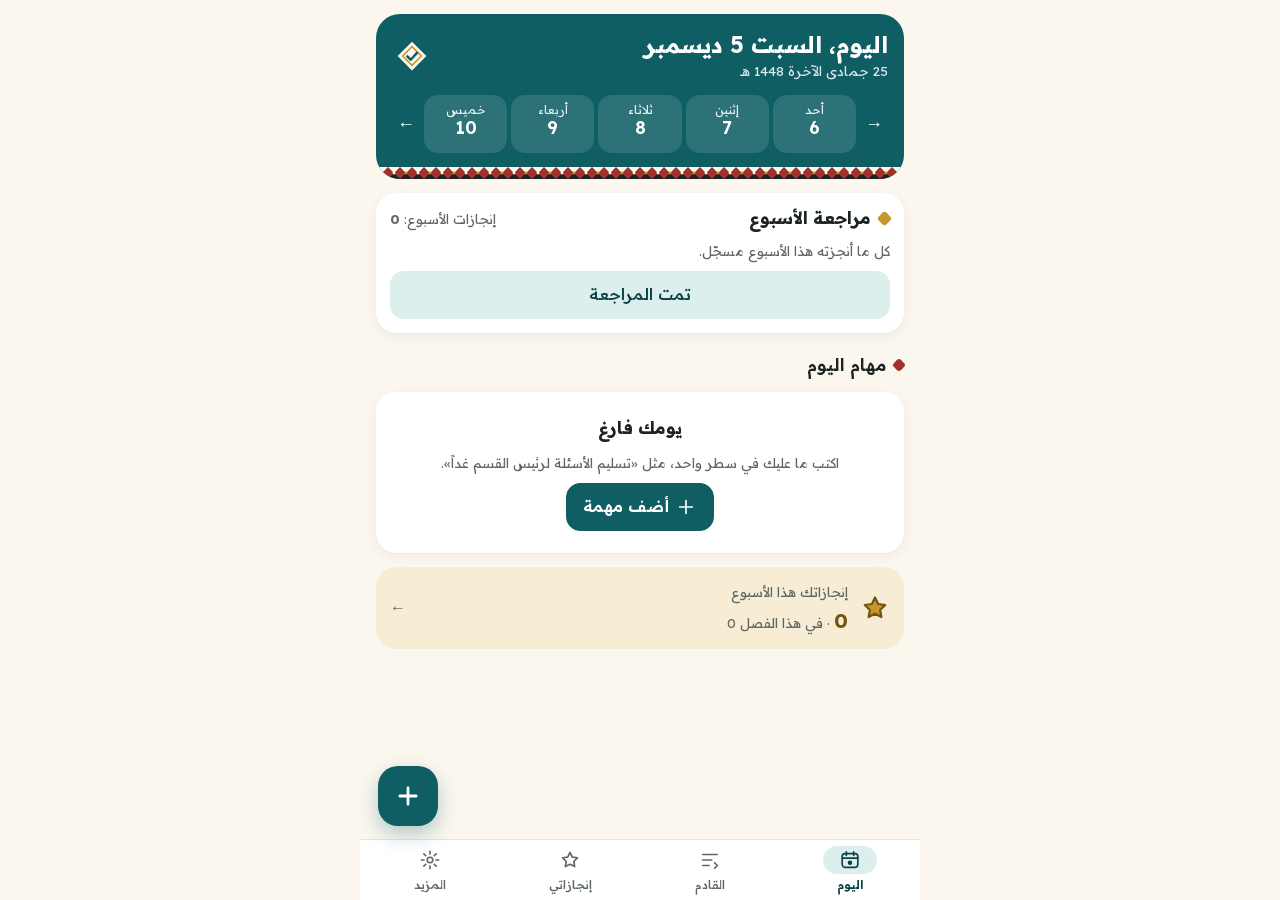
==== commit cb461e03: "أعمالي: الإصدار الثاني — التذكير عبر اختصار «تذكير عملي» إلى تطبيق التذكيرات، وخطوات المهمة ونقاط ال" ====
--- a/index.html
+++ b/index.html
@@ -24,20 +24,21 @@
   --text:#1b2422; --muted:#5e6866;
   --sea:#0f5e63; --sea-ink:#0a4246; --sea-pale:#dcefed;
   --lapis:#2c4a8c; --lapis-pale:#e2e8f6;
-  --gold:#a8791a; --gold-bright:#c9962b; --gold-pale:#f7edd5;
+  --gold:#735512; --gold-bright:#c9962b; --gold-field:#86630f; --gold-pale:#f7edd5;
   --sadu:#a3302a; --sadu-pale:#f8e3df;
-  --saffron:#c9861a;
+  --amber:#8a4a00; --amber-pale:#fdebd0;
   --positive:#1f7a50; --negative:#b3261e;
   --radius-card:20px; --radius-control:14px;
-  --lift:0 1px 2px rgba(40,30,10,.04),0 6px 18px rgba(40,30,10,.06);
+  --lift:0 1px 2px rgba(40,30,10,.04),0 4px 14px rgba(40,30,10,.05);
   --font:'Readex Pro','IBM Plex Sans Arabic','Segoe UI',Tahoma,Arial,sans-serif;
   --shade:rgba(20,28,26,.45);
+  --spring:cubic-bezier(.34,1.56,.64,1);
   --sadu-band:url("data:image/svg+xml,%3Csvg xmlns='http://www.w3.org/2000/svg' viewBox='0 0 48 12'%3E%3Crect width='48' height='12' fill='%23a3302a'/%3E%3Cpath d='M0 12 6 6 12 12M12 12 18 6 24 12M24 12 30 6 36 12M36 12 42 6 48 12' fill='%231b2422'/%3E%3Cpath d='M0 0 6 6 12 0M12 0 18 6 24 0M24 0 30 6 36 0M36 0 42 6 48 0' fill='%23fbf7ef'/%3E%3Ccircle cx='6' cy='6' r='1.4' fill='%23c9962b'/%3E%3Ccircle cx='18' cy='6' r='1.4' fill='%23fbf7ef'/%3E%3Ccircle cx='30' cy='6' r='1.4' fill='%23c9962b'/%3E%3Ccircle cx='42' cy='6' r='1.4' fill='%23fbf7ef'/%3E%3C/svg%3E");
   color-scheme:light;
 }
 /* ألوان تصنيفات الإنجازات العشرة */
-.k0{--k:#0f5e63;--kp:#dcefed}.k1{--k:#2c4a8c;--kp:#e2e8f6}.k2{--k:#b0700f;--kp:#fbecd2}.k3{--k:#a3302a;--kp:#f8e3df}.k4{--k:#4c5a68;--kp:#e6eaee}
-.k5{--k:#1f7a50;--kp:#dcf1e5}.k6{--k:#8a6a12;--kp:#f6edd2}.k7{--k:#6b3f8f;--kp:#eee4f6}.k8{--k:#c2502d;--kp:#fbe5dc}.k9{--k:#7a4a2a;--kp:#f1e5da}
+.k0{--k:#0f5e63;--kp:#dcefed}.k1{--k:#2c4a8c;--kp:#e2e8f6}.k2{--k:#9a5e08;--kp:#fbecd2}.k3{--k:#a3302a;--kp:#f8e3df}.k4{--k:#4c5a68;--kp:#e6eaee}
+.k5{--k:#1f7a50;--kp:#dcf1e5}.k6{--k:#7d6010;--kp:#f6edd2}.k7{--k:#6b3f8f;--kp:#eee4f6}.k8{--k:#b04524;--kp:#fbe5dc}.k9{--k:#7a4a2a;--kp:#f1e5da}
 
 *{box-sizing:border-box}
 html,body,*{touch-action:manipulation}
@@ -48,7 +49,7 @@
 input,textarea,select{font-size:16px}
 button{cursor:pointer;-webkit-tap-highlight-color:transparent;transition:background-color .15s ease,transform .1s ease}
 button:active:not([disabled]){transform:scale(.96)}
-button:focus-visible,input:focus-visible,textarea:focus-visible{outline:2px solid var(--sea);outline-offset:2px}
+button:focus-visible,input:focus-visible,textarea:focus-visible,a:focus-visible{outline:2px solid var(--sea);outline-offset:2px}
 h1,h2,h3{margin:0;line-height:1.3}
 p{margin:0}
 .num{font-variant-numeric:tabular-nums;direction:ltr;unicode-bidi:isolate;display:inline-block}
@@ -58,21 +59,28 @@
 
 /* الإطار */
 .app{position:relative;max-width:560px;height:100%;margin:0 auto;display:flex;flex-direction:column;overflow:hidden;background:var(--ground)}
-.scr{flex:1 1 auto;overflow-y:auto;overflow-x:hidden;padding:max(14px,env(safe-area-inset-top,0px)) max(16px,env(safe-area-inset-right,0px)) 110px max(16px,env(safe-area-inset-left,0px));display:flex;flex-direction:column;gap:14px;-webkit-overflow-scrolling:touch}
+.scr{flex:1 1 auto;overflow-y:auto;overflow-x:hidden;padding:max(14px,env(safe-area-inset-top,0px)) max(16px,env(safe-area-inset-right,0px)) 112px max(16px,env(safe-area-inset-left,0px));display:flex;flex-direction:column;gap:14px;-webkit-overflow-scrolling:touch}
 .scr>*{min-width:0;flex:0 0 auto}
 
-/* رأس «اليوم»: لوح بحري مع شريط السدو */
-.hero{position:relative;border-radius:24px;background:var(--sea);color:#fff;padding:16px 16px 0;overflow:hidden;box-shadow:var(--lift)}
+/* رأس «اليوم»: لوح بحري مع شريط السدو، وحلقة إنجاز اليوم */
+.hero{position:relative;border-radius:24px;background:var(--sea);color:#fff;padding:16px 16px 0;overflow:hidden}
 .hero::after{content:"";display:block;height:12px;margin:14px -16px 0;background:var(--sadu-band) repeat-x left center/48px 12px}
 .hero .top{display:flex;align-items:center;justify-content:space-between;gap:10px}
-.hero .mark{width:40px;height:40px;flex:0 0 auto}
 .hero h1{font-size:23px;font-weight:700}
-.hero .hij{font-size:13.5px;color:rgba(255,255,255,.82)}
-.hero .greet{font-size:13.5px;color:rgba(255,255,255,.82)}
+.hero .hij{font-size:13.5px;color:rgba(255,255,255,.85)}
+.ring{position:relative;width:58px;height:58px;flex:0 0 auto}
+.ring svg{width:58px;height:58px;transform:rotate(-90deg)}
+.ring circle{fill:none;stroke-width:6}
+.ring .tr{stroke:rgba(255,255,255,.18)}
+.ring .fl{stroke:#fff;stroke-linecap:round;stroke-dasharray:var(--c);stroke-dashoffset:var(--to);animation:ringfill .6s ease-out}
+.ring.full .fl{stroke:var(--gold-bright)}
+.ring b{position:absolute;inset:0;display:flex;align-items:center;justify-content:center;font-size:14px;font-weight:600;direction:ltr}
+@keyframes ringfill{from{stroke-dashoffset:var(--from)}to{stroke-dashoffset:var(--to)}}
+.mark{width:40px;height:40px;flex:0 0 auto}
 .strip{display:grid;grid-template-columns:28px repeat(5,1fr) 28px;gap:4px;margin-top:14px;align-items:center}
-.strip .d{border:0;border-radius:14px;background:rgba(255,255,255,.12);color:#fff;min-height:58px;display:flex;flex-direction:column;align-items:center;justify-content:center;gap:0;padding:4px 0;line-height:1.25}
+.strip .d{border:0;border-radius:14px;background:rgba(255,255,255,.12);color:#fff;min-height:58px;display:flex;flex-direction:column;align-items:center;justify-content:center;padding:4px 0;line-height:1.25}
 .strip .d b{font-size:18px;font-weight:600}
-.strip .d span{font-size:12px;opacity:.85}
+.strip .d span{font-size:12px;opacity:.9}
 .strip .d i{width:5px;height:5px;border-radius:50%;background:transparent;margin-top:3px}
 .strip .d i.on{background:var(--gold-bright)}
 .strip .d[aria-pressed=true]{background:#fff;color:var(--sea-ink)}
@@ -82,64 +90,97 @@
 /* عناوين الأقسام */
 .sec{display:flex;align-items:center;gap:8px;font-weight:600;font-size:17px;padding-top:4px}
 .sec .s{margin-inline-start:auto;font-size:13px;font-weight:500;color:var(--muted)}
-.sec i{width:10px;height:10px;border-radius:3px;transform:rotate(45deg);background:var(--sadu);display:inline-block}
+.sec i{width:10px;height:10px;border-radius:3px;transform:rotate(45deg);background:var(--sadu);display:inline-block;flex:0 0 auto}
+.sec.eve i{background:var(--lapis)}
 
 /* بطاقة الاجتماع القادم */
-.next{border-radius:var(--radius-card);background:var(--lapis-pale);padding:14px 16px;display:flex;align-items:center;gap:12px;border:0;text-align:start;width:100%;color:var(--text)}
-.next .ico{width:44px;height:44px;border-radius:14px;background:var(--lapis);color:#fff;display:flex;align-items:center;justify-content:center;flex:0 0 auto}
+.next{border-radius:var(--radius-card);background:var(--lapis-pale);padding:12px 14px;display:flex;align-items:center;gap:12px}
+.next .open{flex:1;min-width:0;border:0;background:transparent;text-align:start;display:flex;align-items:center;gap:12px;padding:0;color:var(--text)}
+.next .ico{color:var(--lapis);display:flex;flex:0 0 auto}
+.next .ico svg.ic{width:30px;height:30px;stroke-width:1.7}
 .next .tx{flex:1;min-width:0}
 .next b{display:block;font-size:16px}
 .next .when{font-size:13.5px;color:var(--lapis);font-weight:600}
+.next .pt{border:0;border-radius:999px;background:#fff;color:var(--lapis);min-height:40px;padding:0 12px;font-size:13.5px;font-weight:600;flex:0 0 auto}
 
 /* القوائم */
 .list{background:var(--surface);border-radius:var(--radius-card);box-shadow:var(--lift);overflow:hidden}
-.it{display:flex;align-items:center;gap:10px;padding:10px 12px 10px 14px;border-bottom:1px solid var(--rule);min-height:58px}
+.it{position:relative;display:flex;align-items:center;gap:10px;padding:10px 12px 10px 14px;border-bottom:1px solid var(--rule);min-height:58px}
 .it:last-child{border-bottom:0}
-.ck{width:30px;height:30px;border-radius:50%;border:2px solid var(--control);background:transparent;flex:0 0 auto;display:flex;align-items:center;justify-content:center;padding:0;color:#fff}
+.ck{position:relative;width:30px;height:30px;border-radius:50%;border:2px solid var(--control);background:transparent;flex:0 0 auto;display:flex;align-items:center;justify-content:center;padding:0;color:#fff}
+.ck::before{content:"";position:absolute;inset:-7px}
 .ck svg.ic{width:16px;height:16px;stroke-width:2.6}
 .it.meet .ck{border-radius:9px;border-color:#b9c5e3}
 .it.done .ck{background:var(--sea);border-color:var(--sea)}
 .it.meet.done .ck{background:var(--lapis);border-color:var(--lapis)}
-.it .body{flex:1;min-width:0;border:0;background:transparent;text-align:start;padding:2px 0;color:var(--text);line-height:1.4}
-.it .t{display:block;font-weight:500;font-size:16px;overflow-wrap:anywhere}
+.it .body{flex:1;min-width:0;border:0;background:transparent;text-align:start;padding:2px 0;color:var(--text);line-height:1.4;min-height:44px}
+.it .t{position:relative;display:inline;font-weight:500;font-size:16px;overflow-wrap:anywhere}
 .it.done .t{text-decoration:line-through;color:var(--muted)}
-.it .m{display:flex;flex-wrap:wrap;align-items:center;gap:6px;font-size:12.5px;color:var(--muted);margin-top:2px}
-.tag{display:inline-flex;align-items:center;gap:3px;border-radius:999px;padding:0 8px;font-size:12px;font-weight:500;background:var(--active);color:var(--muted)}
+.it .m{display:flex;flex-wrap:wrap;align-items:center;gap:6px;font-size:12.5px;color:var(--muted);margin-top:3px}
+.tag{display:inline-flex;align-items:center;gap:3px;border-radius:999px;padding:0 8px;font-size:12px;font-weight:500;background:var(--active);color:var(--muted);line-height:1.7}
 .tag.meet{background:var(--lapis-pale);color:var(--lapis)}
 .tag.time{background:var(--sea-pale);color:var(--sea-ink)}
 .tag.star{background:var(--gold-pale);color:var(--gold)}
+.tag.soon{background:var(--amber-pale);color:var(--amber)}
+.tag.late{background:var(--sadu-pale);color:var(--negative)}
 .tag svg.ic{width:13px;height:13px;stroke-width:2}
-.it .go{width:36px;height:36px;border:0;border-radius:12px;background:transparent;color:var(--gold);padding:0;display:flex;align-items:center;justify-content:center}
+.it .go{width:44px;height:44px;border:0;border-radius:12px;background:var(--gold-pale);color:var(--gold);padding:0;display:flex;align-items:center;justify-content:center;flex:0 0 auto}
+.it .go svg.ic{width:19px;height:19px}
+
+/* لحظة الإنجاز: «غرزة السدو» — الدائرة تنضغط ثم تقفز، والعلامة تُرسم، وخط يعبر العنوان، وذرات ذهبية */
+.it.pop .ck{animation:ckpop .28s var(--spring)}
+.it.pop .ck svg path{stroke-dasharray:22;stroke-dashoffset:22;animation:tick .2s ease-out .08s forwards}
+.it.pop .t::after{content:"";position:absolute;right:0;left:0;top:52%;height:2px;background:var(--muted);transform-origin:right;animation:strike .25s ease-out .12s both}
+.it.pop .spk{position:absolute;width:6px;height:6px;border-radius:2px;background:var(--gold-bright);top:50%;right:26px;margin-top:-3px;animation:speck .45s ease-out .1s both;pointer-events:none}
+.it.fold{animation:fold .3s ease-out .45s both}
+@keyframes ckpop{0%{transform:scale(1)}35%{transform:scale(.82)}75%{transform:scale(1.08)}100%{transform:scale(1)}}
+@keyframes tick{to{stroke-dashoffset:0}}
+@keyframes strike{from{transform:scaleX(0)}to{transform:scaleX(1)}}
+@keyframes speck{from{opacity:1;transform:translate(0,0) rotate(0)}to{opacity:0;transform:translate(var(--x),var(--y)) rotate(90deg)}}
+@keyframes fold{to{opacity:.35}}
+
 .empty{background:var(--surface);border-radius:var(--radius-card);box-shadow:var(--lift);padding:22px 18px;text-align:center;display:flex;flex-direction:column;align-items:center;gap:10px}
 .empty b{font-size:17px}
-
-/* بطاقة ما بقي من الأيام الماضية: هادئة بلا أحمر */
+.alldone{background:var(--gold-pale);border-radius:var(--radius-card);padding:16px;display:flex;align-items:center;gap:14px;color:#5c460f}
+.alldone::before{content:"";width:30px;height:30px;flex:0 0 auto;background:var(--sadu-band) center/48px 12px;border-radius:7px;transform:rotate(45deg)}
+
+/* ما بقي من الأيام الماضية: هادئ بلا أحمر */
 .carry{background:var(--gold-pale);border-radius:var(--radius-card);padding:14px 14px 10px;display:flex;flex-direction:column;gap:8px}
 .carry .row b{font-size:15px}
-.carry .ci{display:flex;align-items:center;gap:8px;background:rgba(255,255,255,.7);border-radius:14px;padding:8px 10px}
-.carry .ci .t{flex:1;min-width:0;font-size:15px;overflow-wrap:anywhere}
-.carry .ci .d{font-size:12px;color:var(--muted);display:block}
-.mini{min-height:34px;border-radius:999px;border:0;padding:0 11px;font-size:13px;font-weight:500;background:#fff;color:var(--text);flex:0 0 auto}
-.mini.pri{background:var(--sea);color:#fff}
+.carry .ci{background:rgba(255,255,255,.75);border-radius:14px;padding:8px 10px;display:flex;flex-direction:column;gap:6px}
+.carry .ci .t{font-size:15px;overflow-wrap:anywhere}
+.carry .ci .d{font-size:12px;color:var(--muted);margin-inline-start:6px}
+.carry .acts{display:flex;gap:6px;flex-wrap:wrap}
+.mini{min-height:40px;border-radius:999px;border:0;padding:0 12px;font-size:13.5px;font-weight:500;background:#fff;color:var(--text);flex:0 0 auto;box-shadow:inset 0 0 0 1px var(--border)}
+.mini.pri{background:var(--sea);color:#fff;box-shadow:none}
+.mini.gold{background:var(--gold-field);color:#fff;box-shadow:none}
+
+/* مراجعة الأسبوع */
+.review{background:var(--surface);border-radius:var(--radius-card);box-shadow:var(--lift);padding:14px;display:flex;flex-direction:column;gap:10px}
+.review h2{font-size:17px;display:flex;align-items:center;gap:8px}
+.review h2::before{content:"";width:11px;height:11px;border-radius:3px;transform:rotate(45deg);background:var(--gold-bright)}
+.review .ri{display:flex;align-items:center;gap:8px}
+.review .ri span{flex:1;min-width:0;font-size:15px;overflow-wrap:anywhere}
 
 /* الشرائط والتنبيهات */
-.bk{display:flex;align-items:center;gap:12px;border-radius:var(--radius-card);padding:12px 14px;background:var(--gold-pale);color:#6b4c0c}
+.bk{display:flex;align-items:center;gap:12px;border-radius:var(--radius-card);padding:12px 14px;background:var(--gold-pale);color:#5c460f}
 .bk .tx{flex:1;font-size:14px;line-height:1.55}
-.bk button{min-height:38px;border-radius:999px;border:0;background:#6b4c0c;color:#fff;font-weight:600;padding:0 14px;flex:0 0 auto}
+.bk button{min-height:40px;border-radius:999px;border:0;background:#5c460f;color:#fff;font-weight:600;padding:0 14px;flex:0 0 auto}
 .bk.red{background:var(--sadu-pale);color:#7d1f1a}.bk.red button{background:var(--sadu)}
 .install{border-radius:var(--radius-card);padding:16px;background:var(--sadu-pale);color:#7d1f1a;display:flex;flex-direction:column;gap:6px;font-size:14px}
 .install ol{margin:0;padding-inline-start:20px;line-height:1.9}
-.ribbon{display:flex;align-items:center;gap:12px;background:linear-gradient(90deg,var(--gold-pale),#fff7e6);border-radius:var(--radius-card);padding:12px 14px;border:0;width:100%;text-align:start;color:var(--text)}
-.ribbon .star{width:40px;height:40px;border-radius:50%;background:var(--gold-bright);color:#fff;display:flex;align-items:center;justify-content:center;flex:0 0 auto}
+.ribbon{display:flex;align-items:center;gap:12px;background:var(--gold-pale);border-radius:var(--radius-card);padding:12px 14px;border:0;width:100%;text-align:start;color:var(--text)}
+.ribbon .star{color:var(--gold);display:flex;flex:0 0 auto}
+.ribbon .star svg.ic{width:30px;height:30px;fill:var(--gold-bright);stroke:var(--gold)}
 .ribbon b{font-size:20px;color:var(--gold)}
 
 /* عام */
 .card{background:var(--surface);border-radius:var(--radius-card);padding:16px;display:flex;flex-direction:column;gap:12px;box-shadow:var(--lift)}
 .row{display:flex;align-items:center;justify-content:space-between;gap:10px}
 .row>*{min-width:0}
-.btn{min-height:48px;border-radius:var(--radius-control);border:1px solid var(--control);background:var(--surface);padding:8px 16px;font-weight:500;color:var(--text)}
+.btn{min-height:48px;border-radius:var(--radius-control);border:1px solid var(--control);background:var(--surface);padding:8px 16px;font-weight:500;color:var(--text);display:inline-flex;align-items:center;justify-content:center;gap:6px;text-decoration:none}
 .btn.pri{background:var(--sea);border-color:var(--sea);color:#fff;font-weight:600}
-.btn.gold{background:var(--gold-bright);border-color:var(--gold-bright);color:#fff;font-weight:600}
+.btn.gold{background:var(--gold-field);border-color:var(--gold-field);color:#fff;font-weight:600}
 .btn.soft{background:var(--sea-pale);border-color:transparent;color:var(--sea-ink)}
 .btn.danger{color:var(--negative);border-color:#efc0bb}
 .btn.armed{background:var(--negative);color:#fff;border-color:var(--negative)}
@@ -150,51 +191,58 @@
 .seg button{border:0;border-radius:11px;background:transparent;min-height:40px;font-size:14.5px;font-weight:500;color:var(--muted);padding:0 4px;white-space:nowrap}
 .seg button[aria-pressed=true]{background:var(--surface);color:var(--sea-ink);font-weight:600;box-shadow:0 1px 3px rgba(0,0,0,.08)}
 .chips{display:flex;flex-wrap:wrap;gap:6px}
-.chip{min-height:38px;border-radius:999px;border:0;background:var(--raised);box-shadow:inset 0 0 0 1px var(--border);padding:0 13px;font-size:14px;font-weight:500;color:var(--text);white-space:nowrap}
+.chip{min-height:40px;border-radius:999px;border:0;background:var(--raised);box-shadow:inset 0 0 0 1px var(--border);padding:0 13px;font-size:14px;font-weight:500;color:var(--text);white-space:nowrap}
 .chip[aria-pressed=true]{background:var(--sea);color:#fff;box-shadow:none}
-.chip.k[aria-pressed=true]{background:var(--k);}
-.chip .c{font-size:12px;opacity:.8;margin-inline-start:4px}
+.chip.k[aria-pressed=true]{background:var(--k)}
 .lbl{font-size:13px;color:var(--muted);font-weight:500}
+.search{display:flex;align-items:center;gap:8px;background:var(--surface);border-radius:var(--radius-control);box-shadow:inset 0 0 0 1px var(--border);padding:0 12px;min-height:48px}
+.search input{flex:1;border:0;background:transparent;min-height:46px;outline:none}
+.search svg.ic{color:var(--muted);width:19px;height:19px}
 
 /* الإنجازات */
-.achhead{border-radius:24px;background:linear-gradient(135deg,#8a6512,#c9962b);color:#fff;padding:16px;overflow:hidden;position:relative;box-shadow:var(--lift)}
+.achhead{border-radius:24px;background:var(--gold-field);color:#fff;padding:16px;overflow:hidden}
 .achhead::after{content:"";display:block;height:12px;margin:14px -16px -16px;background:var(--sadu-band) repeat-x left center/48px 12px}
 .achhead h1{font-size:23px;font-weight:700}
 .achhead .big{font-size:40px;font-weight:700;line-height:1.1}
-.achhead .seg{background:rgba(0,0,0,.15);margin-top:12px}
-.achhead .seg button{color:rgba(255,255,255,.85)}
-.achhead .seg button[aria-pressed=true]{background:#fff;color:#7a5a0e}
+.achhead .seg{background:rgba(0,0,0,.18);margin-top:12px}
+.achhead .seg button{color:#fff}
+.achhead .seg button[aria-pressed=true]{background:#fff;color:#5c460f}
 .cats{display:grid;grid-template-columns:repeat(2,minmax(0,1fr));gap:8px}
 .cat{border:0;border-radius:16px;background:var(--kp);color:var(--k);padding:10px 12px;text-align:start;display:flex;align-items:center;gap:8px;min-height:52px}
 .cat .n{font-size:20px;font-weight:700;min-width:26px;text-align:center}
 .cat .l{font-size:13px;font-weight:500;line-height:1.35;flex:1}
 .cat[aria-pressed=true]{background:var(--k);color:#fff}
-.cat.zero{opacity:.55}
-.ach{display:flex;gap:12px;align-items:flex-start;padding:12px 14px;border-bottom:1px solid var(--rule);border-inline-start:0;width:100%;background:transparent;border-top:0;border-left:0;border-right:0;text-align:start;color:var(--text)}
+.cat.zero .n{color:var(--muted)}
+.ach{display:flex;gap:12px;align-items:flex-start;padding:12px 14px;border:0;border-bottom:1px solid var(--rule);width:100%;background:transparent;text-align:start;color:var(--text)}
 .ach:last-child{border-bottom:0}
 .ach .dot{width:12px;height:12px;border-radius:4px;transform:rotate(45deg);background:var(--k);margin-top:7px;flex:0 0 auto}
 .ach .tx{flex:1;min-width:0}
 .ach .t{font-weight:500;overflow-wrap:anywhere}
 .ach .m{font-size:12.5px;color:var(--muted)}
 .ach .kc{color:var(--k);font-weight:600}
+.ach .pin{color:var(--gold-bright);flex:0 0 auto;margin-top:2px}
+.ach .pin svg.ic{width:18px;height:18px;fill:currentColor}
 .mon{font-size:13px;font-weight:600;color:var(--muted);padding:2px 4px}
 
 /* الشريط السفلي وزر الإضافة */
-.tabbar{position:absolute;left:0;right:0;bottom:0;background:rgba(255,255,255,.96);box-shadow:0 -1px 0 var(--border);padding-bottom:env(safe-area-inset-bottom,0px);display:flex;z-index:10}
+.tabbar{position:absolute;left:0;right:0;bottom:0;background:#fff;box-shadow:0 -1px 0 var(--border);padding-bottom:env(safe-area-inset-bottom,0px);display:flex;z-index:10}
 .tabbar button{flex:1;min-height:60px;border:0;background:transparent;display:flex;flex-direction:column;align-items:center;justify-content:center;gap:1px;font-size:12px;font-weight:500;color:var(--muted);padding:6px 2px}
 .tabbar button svg.ic{box-sizing:content-box;padding:3px 16px;border-radius:999px}
 .tabbar button[aria-pressed=true]{color:var(--sea-ink);font-weight:600}
 .tabbar button[aria-pressed=true] svg.ic{background:var(--sea-pale)}
-.fab{position:absolute;left:max(18px,env(safe-area-inset-left,0px));bottom:calc(74px + env(safe-area-inset-bottom,0px));z-index:11;width:60px;height:60px;border-radius:20px;border:0;background:var(--sea);color:#fff;box-shadow:0 8px 20px rgba(15,94,99,.35);display:flex;align-items:center;justify-content:center;padding:0}
+.fab{position:absolute;left:max(18px,env(safe-area-inset-left,0px));bottom:calc(74px + env(safe-area-inset-bottom,0px));z-index:11;width:60px;height:60px;border-radius:20px;border:0;background:var(--sea);color:#fff;box-shadow:0 8px 20px rgba(15,94,99,.3);display:flex;align-items:center;justify-content:center;padding:0}
 .fab svg.ic{width:28px;height:28px;stroke-width:2.4}
 
 /* اللوحات السفلية */
-.layer{position:absolute;inset:0;z-index:30;background:var(--shade);display:flex;align-items:flex-end}
-.sheetp{width:100%;background:var(--ground);border-radius:26px 26px 0 0;padding:8px 16px calc(18px + env(safe-area-inset-bottom,0px));display:flex;flex-direction:column;gap:12px;max-height:92%;overflow:auto;box-shadow:0 -12px 34px rgba(20,28,26,.18)}
+.layer{position:absolute;inset:0;z-index:30;background:var(--shade);display:flex;align-items:flex-end;animation:shade .2s ease-out}
+.sheetp{width:100%;background:var(--ground);border-radius:26px 26px 0 0;padding:8px 16px calc(18px + env(safe-area-inset-bottom,0px));display:flex;flex-direction:column;gap:12px;max-height:92%;overflow:auto;box-shadow:0 -12px 34px rgba(20,28,26,.18);animation:sheetup .32s cubic-bezier(.32,.72,0,1)}
+.layer.still,.layer.still .sheetp{animation:none}
+@keyframes shade{from{background:transparent}}
+@keyframes sheetup{from{transform:translateY(40%);opacity:.4}}
 .sheetp .grab{width:40px;height:5px;border-radius:3px;background:var(--control);align-self:center;flex:0 0 auto}
 .sheetp h2{font-size:19px}
 .field{width:100%;min-height:50px;border:1px solid var(--control);border-radius:var(--radius-control);background:var(--surface);padding:10px 12px}
-textarea.field{min-height:80px;resize:vertical;line-height:1.6}
+textarea.field{min-height:76px;resize:vertical;line-height:1.6}
 input.title{font-size:18px;font-weight:500}
 .hint{font-size:12.5px;color:var(--muted)}
 .twocol{display:grid;grid-template-columns:1fr 1fr;gap:8px}
@@ -203,16 +251,31 @@
 .tog::after{content:"";position:absolute;top:3px;right:3px;width:26px;height:26px;border-radius:50%;background:#fff;transition:right .15s ease;box-shadow:0 1px 3px rgba(0,0,0,.2)}
 .tog[aria-pressed=true]{background:var(--sea)}
 .tog[aria-pressed=true]::after{right:23px}
+/* الخطوات ونقاط الاجتماع داخل اللوحة */
+.steps{background:var(--surface);border-radius:var(--radius-control);box-shadow:inset 0 0 0 1px var(--border);overflow:hidden}
+.st{display:flex;align-items:center;gap:8px;padding:4px 8px 4px 10px;border-bottom:1px solid var(--rule)}
+.st:last-child{border-bottom:0}
+.st .sck{position:relative;width:26px;height:26px;border-radius:8px;border:2px solid var(--control);background:transparent;padding:0;color:#fff;display:flex;align-items:center;justify-content:center;flex:0 0 auto}
+.st .sck::before{content:"";position:absolute;inset:-9px}
+.st .sck svg.ic{width:14px;height:14px;stroke-width:2.6}
+.st .sck[aria-pressed=true]{background:var(--sea);border-color:var(--sea)}
+.st input{flex:1;min-width:0;border:0;background:transparent;min-height:44px}
+.st.d input{text-decoration:line-through;color:var(--muted)}
+.st .x{width:40px;height:40px;border:0;background:transparent;color:var(--muted);font-size:20px;padding:0;flex:0 0 auto}
+.st .tt{border:0;border-radius:999px;background:var(--lapis-pale);color:var(--lapis);min-height:36px;padding:0 10px;font-size:12.5px;font-weight:600;flex:0 0 auto}
 
 /* الرسائل */
 .toast{position:absolute;left:12px;right:12px;bottom:calc(144px + env(safe-area-inset-bottom,0px));z-index:40;background:#1b2422;color:#fff;border-radius:16px;padding:8px 8px 8px 14px;display:flex;align-items:center;justify-content:space-between;gap:10px;font-size:14.5px;box-shadow:0 10px 28px rgba(0,0,0,.22)}
 .toast.low{bottom:calc(16px + env(safe-area-inset-bottom,0px))}
 .toast.warn{background:var(--negative)}
-.toast button{min-height:36px;border:0;background:rgba(255,255,255,.14);color:inherit;font-weight:600;border-radius:10px;padding:0 10px;flex:0 0 auto}
+.toast button{min-height:40px;border:0;background:rgba(255,255,255,.16);color:inherit;font-weight:600;border-radius:10px;padding:0 12px;flex:0 0 auto}
 .loading{display:flex;align-items:center;justify-content:center;height:60vh;color:var(--muted)}
-.steps{margin:0;padding-inline-start:20px;line-height:1.9;font-size:14px}
-code{direction:ltr;unicode-bidi:isolate;background:var(--active);border-radius:6px;padding:0 5px;font-size:13px}
-@media (prefers-reduced-motion: reduce){button{transition:none}button:active:not([disabled]){transform:none}}
+.stepsl{margin:0;padding-inline-start:20px;line-height:1.9;font-size:14px}
+@media (prefers-reduced-motion: reduce){
+  button{transition:none}button:active:not([disabled]){transform:none}
+  .ring .fl,.layer,.sheetp,.it.pop .ck,.it.pop .t::after,.it.pop .spk,.it.fold{animation:none!important}
+  .it.pop .ck svg path{animation:none;stroke-dashoffset:0}
+}
 </style>
 </head>
 <body>
@@ -227,9 +290,16 @@
 <script>
 /* أعمالي — مهامي اليومية واجتماعاتي وإنجازاتي، لمعلم واحد على هاتفه.
    البيانات على هذا الجهاز فقط (IndexedDB، وعند تعذّرها localStorage)، ولا يتصل البرنامج بأي خادم.
-   بُني على خلاصة «مجلس الخبراء» (2026-10-23): «اليوم» قصير، والمتأخر بلا أحمر، والإنجاز بلمسة من المهمة المنجزة،
-   وتصنيفات الإنجاز بلغة معايير الوزارة، والتذكير يُسلَّم لتقويم الآيفون لأن تطبيق الويب لا يرنّ وهو مغلق. */
-var APPV='2026-10-23a';
+   الإصدار الثاني بُني على مجلس الخبراء الثاني (برامج المهام في العالم):
+   - التذكير الحقيقي: اختصار «تذكير عملي» يضيف تذكيراً إلى تطبيق «تذكيرات» فيرنّ الآيفون في وقته.
+   - من Things: «بعد الدوام» قسم مستقل، و«آخر موعد» منفصل عن يوم التنفيذ مع عدّ تنازلي.
+   - من Google Tasks وTo Do: خطوات داخل المهمة.
+   - من Fellow: نقاط للاجتماع القادم، تتحول النقطة إلى مهمة بلمسة.
+   - من OmniFocus وSunsama: مراجعة الأسبوع يوم الخميس تحوّل المنجز إلى إنجازات.
+   - من سجل الإنجاز (brag document): تثبيت أبرز ٥ إنجازات في أول التقرير.
+   - حلقة إنجاز اليوم، ولحظة إنجاز («غرزة السدو»)، والبحث. */
+var APPV='2026-10-23b';
+var SC_NAME='تذكير عملي';
 var DAYS=['الأحد','الإثنين','الثلاثاء','الأربعاء','الخميس','الجمعة','السبت'];
 var DSHORT=['أحد','إثنين','ثلاثاء','أربعاء','خميس','جمعة','سبت'];
 var MONTHS=['يناير','فبراير','مارس','أبريل','مايو','يونيو','يوليو','أغسطس','سبتمبر','أكتوبر','نوفمبر','ديسمبر'];
@@ -237,7 +307,8 @@
 var CATS=['التنمية المهنية (دورات وورش)','التطوير والابتكار','الدروس النموذجية وتبادل الزيارات','الأنشطة المدرسية','اللجان والمهام المكلَّف بها','إنجازات الطلاب والمسابقات','القرآن الكريم','التواصل مع أولياء الأمور','خدمة المجتمع والمبادرات','شهادات الشكر والتكريم'];
 var CSHORT=['التنمية المهنية','التطوير والابتكار','دروس نموذجية وزيارات','الأنشطة المدرسية','اللجان والتكليفات','إنجازات الطلاب','القرآن الكريم','أولياء الأمور','خدمة المجتمع','الشكر والتكريم'];
 var ROLES=['منفّذ','مشارك','حضور'];
-var MARK='<svg class="mark" viewBox="0 0 64 64" aria-hidden="true"><rect width="64" height="64" rx="16" fill="#fbf7ef"/><path d="M32 9 55 32 32 55 9 32z" fill="#0f5e63"/><path d="M32 17 47 32 32 47 17 32z" fill="none" stroke="#c9962b" stroke-width="2.5"/><path d="M24.5 32.5l5.5 5.5 10-11" fill="none" stroke="#fff" stroke-width="4" stroke-linecap="round" stroke-linejoin="round"/></svg>';
+var PIN_MAX=5;
+var MARK='<svg class="mark" viewBox="0 0 64 64" aria-hidden="true"><rect width="64" height="64" rx="16" fill="#0f5e63"/><path d="M32 9 55 32 32 55 9 32z" fill="#fbf7ef"/><path d="M32 17 47 32 32 47 17 32z" fill="none" stroke="#c9962b" stroke-width="2.5"/><path d="M24.5 32.5l5.5 5.5 10-11" fill="none" stroke="#0f5e63" stroke-width="4" stroke-linecap="round" stroke-linejoin="round"/></svg>';
 function svg(p){return '<svg class="ic" viewBox="0 0 24 24" aria-hidden="true">'+p+'</svg>';}
 var IC={
   today:svg('<rect x="3.5" y="5" width="17" height="15" rx="3"/><path d="M3.5 10h17M8 3v4M16 3v4"/><circle cx="12" cy="15" r="1.6" fill="currentColor"/>'),
@@ -251,7 +322,10 @@
   rep:svg('<path d="M4 12a8 8 0 0 1 14-5.3M20 12a8 8 0 0 1-14 5.3"/><path d="M18 3v4h-4M6 21v-4h4"/>'),
   bell:svg('<path d="M6 16V11a6 6 0 0 1 12 0v5l1.5 2h-15z"/><path d="M10 20.5a2 2 0 0 0 4 0"/>'),
   trash:svg('<path d="M5 7h14M10 7V5h4v2M7 7l1 13h8l1-13"/>'),
-  doc:svg('<path d="M7 3h7l4 4v14H7z"/><path d="M14 3v4h4M10 12h5M10 16h5"/>')
+  doc:svg('<path d="M7 3h7l4 4v14H7z"/><path d="M14 3v4h4M10 12h5M10 16h5"/>'),
+  flag:svg('<path d="M6 21V4M6 4h11l-2 4 2 4H6"/>'),
+  list:svg('<path d="M9 6h11M9 12h11M9 18h11"/><path d="M4 6l1 1 2-2M4 12l1 1 2-2M4 18l1 1 2-2"/>'),
+  search:svg('<circle cx="11" cy="11" r="6.5"/><path d="M16 16l4.5 4.5"/>')
 };
 
 /* ---------- التاريخ: محلي دائماً (توقيت الكويت) ولا يُستعمل toISOString حتى لا يقع الإدخال الليلي في الأمس ---------- */
@@ -260,23 +334,24 @@
 function today(){return ymd();}
 function pd(s){var p=s.split('-');return new Date(+p[0],+p[1]-1,+p[2],12);}
 function addDays(s,n){var d=pd(s);d.setDate(d.getDate()+n);return ymd(d);}
+function diffDays(a,b){return Math.round((pd(b)-pd(a))/864e5);}
 function dow(s){return pd(s).getDay();}
 function weekStart(s){return addDays(s,-dow(s));}
 function fd(s){var x=pd(s);return DAYS[x.getDay()]+' '+x.getDate()+' '+MONTHS[x.getMonth()];}
 function fdShort(s){var x=pd(s);return x.getDate()+' '+MONTHS[x.getMonth()];}
-function relDay(s){var t=today();if(s===t)return 'اليوم';if(s===addDays(t,1))return 'غداً';if(s===addDays(t,-1))return 'أمس';var d=Math.round((pd(s)-pd(t))/864e5);if(d>1&&d<7)return DAYS[dow(s)];return fd(s);}
-/* التاريخ الهجري للعرض فقط (تقويم أم القرى، وقد يختلف يوماً عن إعلان الكويت) */
-function hijri(s){try{return new Intl.DateTimeFormat('ar-SA-u-ca-islamic-umalqura-nu-latn',{day:'numeric',month:'long',year:'numeric'}).format(pd(s));}catch(e){return '';}}
+function relDay(s){var t=today();if(s===t)return 'اليوم';if(s===addDays(t,1))return 'غداً';if(s===addDays(t,-1))return 'أمس';var d=diffDays(t,s);if(d>1&&d<7)return DAYS[dow(s)];return fd(s);}
+/* التاريخ الهجري للعرض فقط (تقويم أم القرى)، مع تصحيح ±١ يوم من الإعدادات ليوافق إعلان الكويت */
+function hijri(s){try{return new Intl.DateTimeFormat('ar-SA-u-ca-islamic-umalqura-nu-latn',{day:'numeric',month:'long',year:'numeric'}).format(pd(addDays(s,D.hijriAdj||0)));}catch(e){return '';}}
 function nowHM(){var d=new Date();return pad2(d.getHours())+':'+pad2(d.getMinutes());}
 function fmtT(t){if(!t)return '';var h=+t.slice(0,2),m=t.slice(3);return (h%12||12)+':'+m+(h<12?' ص':' م');}
 /* العام الدراسي يبدأ في سبتمبر: الفصل الأول سبتمبر–يناير، والثاني فبراير–أغسطس */
 function schoolYear(s){var d=pd(s);return d.getMonth()>=8?d.getFullYear():d.getFullYear()-1;}
 function termRange(k,s){var y=schoolYear(s||today());return k==='1'?[y+'-09-01',(y+1)+'-01-31']:k==='2'?[(y+1)+'-02-01',(y+1)+'-08-31']:[y+'-09-01',(y+1)+'-08-31'];}
-function curTerm(){return pd(today()).getMonth()>=8||pd(today()).getMonth()===0?'1':'2';}
+function curTerm(){var m=pd(today()).getMonth();return m>=8||m===0?'1':'2';}
 
 /* ---------- البيانات ---------- */
 function uid(){return Date.now().toString(36)+Math.random().toString(36).slice(2,8);}
-function blank(){return {v:1,profile:{name:'',school:'',subject:'التربية الإسلامية'},items:[],ach:[],trash:[],lastBackup:0,created:Date.now(),remind:{method:'ics',lead:15,sc:'أعمالي تذكير'}};}
+function blank(){return {v:2,profile:{name:'',school:'',subject:'التربية الإسلامية'},items:[],ach:[],trash:[],lastBackup:0,created:Date.now(),remind:{method:'sc',lead:15,scOk:false},review:'',rvSkip:[],hijriAdj:0};}
 var D=null,DB=null,SAVE={ok:true},LSK='a3mali:data';
 function idbOpen(){return new Promise(function(res,rej){try{var r=indexedDB.open('a3mali',1);r.onupgradeneeded=function(){r.result.createObjectStore('kv');};r.onsuccess=function(){res(r.result);};r.onerror=function(){rej(r.error);};}catch(e){rej(e);}});}
 function load(){
@@ -290,20 +365,28 @@
   saveLS(copy);
 }
 function saveLS(copy){try{localStorage.setItem(LSK,JSON.stringify(copy));SAVE.ok=true;}catch(e){SAVE.ok=false;toast('لم يُحفظ — احفظ نسخة احتياطية الآن',null,true);}}
-function norm(d){var b=blank();d=d||b;['profile','remind'].forEach(function(k){d[k]=Object.assign({},b[k],d[k]||{});});['items','ach','trash'].forEach(function(k){if(!Array.isArray(d[k]))d[k]=[];});
+function norm(d){var b=blank();d=d||b;
+  /* ترقية الإصدار الأول: التذكير يصير اختصار «تذكيرات» لأن ملف التقويم لم يعمل جيداً */
+  if((d.v||1)<2){d.v=2;d.remind=Object.assign({},d.remind||{},{method:'sc',scOk:false});}
+  ['profile','remind'].forEach(function(k){d[k]=Object.assign({},b[k],d[k]||{});});
+  ['items','ach','trash','rvSkip'].forEach(function(k){if(!Array.isArray(d[k]))d[k]=[];});
+  if(typeof d.review!=='string')d.review='';if(typeof d.hijriAdj!=='number')d.hijriAdj=0;
   /* سلة المحذوفات تحتفظ بما حُذف ٣٠ يوماً */
   var cut=Date.now()-30*864e5;d.trash=d.trash.filter(function(x){return (x.at||0)>cut;});return d;}
 
 /* ---------- الحالة ---------- */
-var UI={tab:'today',day:null,term:null,cat:null};
+var UI={tab:'today',day:null,term:null,cat:null,q:''},RING={};
 function item(id){return D.items.filter(function(x){return x.id===id;})[0];}
 function achById(id){return D.ach.filter(function(x){return x.id===id;})[0];}
 /* هل العنصر في هذا اليوم؟ المتكرر أسبوعياً يظهر في أيامه من تاريخ بدايته */
 function onDay(it,s){if(it.rep)return it.rep.days.indexOf(dow(s))>=0&&s>=(it.rep.from||'0')&&(it.rep.skip||[]).indexOf(s)<0;return it.date===s;}
 function isDone(it,s){return it.rep?(it.doneDates||[]).indexOf(s)>=0:!!it.done;}
-function dayItems(s){return D.items.filter(function(it){return onDay(it,s);}).sort(function(a,b){var ta=a.time||'99',tb=b.time||'99';return ta<tb?-1:ta>tb?1:(a.created||0)-(b.created||0);});}
+function byTime(a,b){var ta=a.time||'99',tb=b.time||'99';return ta<tb?-1:ta>tb?1:(a.created||0)-(b.created||0);}
+function dayItems(s){return D.items.filter(function(it){return onDay(it,s);}).sort(byTime);}
 function overdue(){var t=today();return D.items.filter(function(it){return !it.rep&&!it.done&&it.date&&it.date<t;}).sort(function(a,b){return a.date<b.date?-1:1;});}
 function later(){return D.items.filter(function(it){return !it.rep&&!it.date&&!it.done;});}
+/* «آخر موعد» يقترب: خلال ٣ أيام، والمهمة ليست مخططة اليوم */
+function dueSoon(){var t=today();return D.items.filter(function(it){if(it.rep||it.done||!it.due)return false;return diffDays(t,it.due)<=3&&it.date!==t;}).sort(function(a,b){return a.due<b.due?-1:1;});}
 /* الاجتماع القادم خلال أسبوعين، بعد الآن */
 function nextMeet(){var t=today(),n=nowHM();for(var i=0;i<14;i++){var s=addDays(t,i),l=dayItems(s).filter(function(it){return it.type==='meet'&&!isDone(it,s)&&(i>0||!it.time||it.time>=n);});if(l.length)return {it:l[0],day:s};}return null;}
 function untilTxt(s,t){if(s!==today())return relDay(s)+(t?' · '+fmtT(t):'');if(!t)return 'اليوم';var p=t.split(':'),now=new Date(),m=(+p[0]*60+ +p[1])-(now.getHours()*60+now.getMinutes());
@@ -312,87 +395,132 @@
 function standalone(){return (window.matchMedia&&matchMedia('(display-mode: standalone)').matches)||navigator.standalone===true;}
 function backupDays(){var b=D.lastBackup||D.created||Date.now();return Math.floor((Date.now()-b)/864e5);}
 function hasData(){return D.items.length+D.ach.length>0;}
+function hasAchFor(it,s){return D.ach.some(function(a){return a.from===it.id&&(!it.rep||a.date===s);});}
+function reducedMotion(){return window.matchMedia&&matchMedia('(prefers-reduced-motion: reduce)').matches;}
 
 /* ---------- أدوات ---------- */
 function esc(t){return String(t==null?'':t).replace(/[&<>"]/g,function(c){return {'&':'&amp;','<':'&lt;','>':'&gt;','"':'&quot;'}[c];});}
+function plural(n,one,two,few,many){return n===1?one:n===2?two:n>=3&&n<=10?n+' '+few:n+' '+many;}
 
 /* ---------- الشاشات ---------- */
+function dueTag(it){if(!it.due||(!it.rep&&it.done))return '';var n=diffDays(today(),it.due),c=n<0?'late':n<=2?'soon':'';
+  var tx=n<0?'فات موعده '+(n===-1?'أمس':'منذ '+plural(-n,'يوم','يومين','أيام','يوماً')):n===0?'آخر موعد اليوم':n===1?'آخر موعد غداً':'باقي '+plural(n,'يوم','يومان','أيام','يوماً');
+  return '<span class="tag '+c+'">'+IC.flag+tx+'</span>';}
 function itemRow(it,s){
-  var dn=isDone(it,s),meet=it.type==='meet',hasAch=D.ach.some(function(a){return a.from===it.id&&(!it.rep||a.date===s);});
-  var m=(it.time?'<span class="tag time">'+IC.clock+fmtT(it.time)+'</span>':'')+(meet?'<span class="tag meet">'+IC.meet+'اجتماع</span>':'')+(it.rep?'<span class="tag">'+IC.rep+'أسبوعي</span>':'')+(hasAch?'<span class="tag star">'+IC.star+'إنجاز</span>':'');
-  return '<div class="it'+(meet?' meet':'')+(dn?' done':'')+'"><button class="ck" data-act="done" data-id="'+it.id+'" data-day="'+s+'" aria-label="'+(dn?'إلغاء الإنجاز':'أنجزت')+' '+esc(it.title)+'" aria-pressed="'+dn+'">'+(dn?IC.check:'')+'</button>'+
-    '<button class="body" data-act="edit" data-id="'+it.id+'"><span class="t">'+esc(it.title)+'</span>'+(m?'<span class="m">'+m+'</span>':'')+'</button>'+
+  var dn=isDone(it,s),meet=it.type==='meet',hasAch=hasAchFor(it,s),st=it.steps||[],sd=st.filter(function(x){return x.d;}).length,pt=(it.points||[]).filter(function(x){return !x.d;}).length;
+  var m=(it.time?'<span class="tag time">'+IC.clock+fmtT(it.time)+'</span>':'')+(meet?'<span class="tag meet">'+IC.meet+'اجتماع</span>':'')+dueTag(it)+
+    (st.length?'<span class="tag">'+IC.list+'<span class="num">'+sd+'/'+st.length+'</span></span>':'')+(pt?'<span class="tag meet">'+plural(pt,'نقطة','نقطتان','نقاط','نقطة')+'</span>':'')+
+    (it.rep?'<span class="tag">'+IC.rep+'أسبوعي</span>':'')+(hasAch?'<span class="tag star">'+IC.star+'إنجاز</span>':'');
+  return '<div class="it'+(meet?' meet':'')+(dn?' done':'')+'" id="r-'+it.id+'-'+s+'"><button class="ck" data-act="done" data-id="'+it.id+'" data-day="'+s+'" aria-label="'+(dn?'إلغاء الإنجاز':'أنجزت')+' '+esc(it.title)+'" aria-pressed="'+dn+'">'+(dn?IC.check:'')+'</button>'+
+    '<button class="body" data-act="edit" data-id="'+it.id+'" data-day="'+s+'"><span class="t">'+esc(it.title)+'</span>'+(m?'<span class="m">'+m+'</span>':'')+'</button>'+
     (dn&&!hasAch?'<button class="go" data-act="toach" data-id="'+it.id+'" data-day="'+s+'" aria-label="أضفه إلى إنجازاتي">'+IC.star+'</button>':'')+'</div>';
 }
+function listOf(arr,s){var open=arr.filter(function(x){return !isDone(x,s);}),dn=arr.filter(function(x){return isDone(x,s);});return '<div class="list">'+open.concat(dn).map(function(it){return itemRow(it,s);}).join('')+'</div>';}
+/* حلقة اليوم: تمتلئ من آخر قيمة رآها المعلم إلى الحالية */
+function ringHtml(done,total){var C=2*Math.PI*25,p=total?done/total:0,to=C*(1-p),key=today(),from=RING[key]===undefined?C:RING[key];RING[key]=to;
+  return '<div class="ring'+(total&&done===total?' full':'')+'" role="img" aria-label="أنجزت '+done+' من '+total+' اليوم"><svg viewBox="0 0 58 58"><circle class="tr" cx="29" cy="29" r="25"/><circle class="fl" cx="29" cy="29" r="25" style="--c:'+C.toFixed(1)+';--from:'+from.toFixed(1)+';--to:'+to.toFixed(1)+'"/></svg><b><span class="num">'+done+'/'+total+'</span></b></div>';}
+/* مراجعة الأسبوع: من الخميس ظهراً إلى السبت، تعرض ما أُنجز ولم يُسجَّل إنجازاً */
+function reviewDue(){var t=today(),d=dow(t);if(D.review===weekStart(t))return false;return d===5||d===6||(d===4&&nowHM()>='12:00');}
+function weekDone(){var t=today(),w0=weekStart(t),out=[];
+  D.items.forEach(function(it){if(it.rep){(it.doneDates||[]).forEach(function(s){if(s>=w0&&s<=t&&!hasAchFor(it,s))out.push({it:it,s:s});});}
+    else if(it.done&&it.doneAt&&ymd(new Date(it.doneAt))>=w0&&!hasAchFor(it,it.date||t))out.push({it:it,s:ymd(new Date(it.doneAt))});});
+  return out.filter(function(x){return D.rvSkip.indexOf(x.it.id+'@'+x.s)<0;});}
 function vToday(){
   var t=today(),s=UI.day||t,ws=weekStart(s),strip='';
   /* في الجمعة والسبت يعرض الشريط الأسبوع الدراسي القادم */
   if(!UI.day&&dow(t)>=5)ws=addDays(ws,7);
   for(var i=0;i<5;i++){var d=addDays(ws,i),has=dayItems(d).some(function(x){return !isDone(x,d);});
     strip+='<button class="d'+(d===t?' today':'')+'" data-act="day" data-d="'+d+'" aria-pressed="'+(d===s)+'"><span>'+DSHORT[i]+'</span><b class="num">'+pd(d).getDate()+'</b><i class="'+(has?'on':'')+'"></i></button>';}
-  var nm=D.profile.name?D.profile.name.split(' ').slice(0,2).join(' '):'';
-  var h='<div class="hero"><div class="top"><div><h1>'+(s===t?'اليوم، ':'')+fd(s)+'</h1><div class="hij">'+hijri(s)+'</div></div>'+MARK+'</div>'+
+  var l=dayItems(s),dn=l.filter(function(x){return isDone(x,s);}).length;
+  var h='<div class="hero"><div class="top"><div><h1>'+(s===t?'اليوم، ':'')+fd(s)+'</h1><div class="hij">'+hijri(s)+'</div></div>'+(l.length?ringHtml(dn,l.length):MARK)+'</div>'+
     '<div class="strip"><button class="w" data-act="wk" data-d="-7" aria-label="الأسبوع السابق">→</button>'+strip+'<button class="w" data-act="wk" data-d="7" aria-label="الأسبوع التالي">←</button></div></div>';
   if(!standalone()&&/iPhone|iPad/.test(navigator.userAgent))h+='<div class="install"><b>أضف «أعمالي» إلى الشاشة الرئيسية أولاً</b><ol><li>زر المشاركة في سفاري (المربع والسهم).</li><li>«إضافة إلى الشاشة الرئيسية».</li><li>افتحه من الأيقونة دائماً.</li></ol><span class="small">ما تكتبه هنا في سفاري لا يظهر في الأيقونة — لكلٍّ منهما بياناته.</span></div>';
   var bd=backupDays();if(hasData()&&bd>=7)h+='<div class="bk'+(bd>=14?' red':'')+'"><span class="tx"><b>'+(D.lastBackup?'آخر نسخة احتياطية قبل <span class="num">'+bd+'</span> يوماً.':'لم تحفظ نسخة احتياطية بعد.')+'</b><br>بياناتك على هذا الهاتف فقط.</span><button data-act="backup">حفظ نسخة</button></div>';
   if(s===t){
+    if(reviewDue()){var wd=weekDone(),w0=weekStart(t),wa=D.ach.filter(function(a){return a.date>=w0&&a.date<=t;}).length;
+      h+='<div class="review"><div class="row"><h2>مراجعة الأسبوع</h2><span class="small dim">إنجازات الأسبوع: <b class="num">'+wa+'</b></span></div>'+
+        (wd.length?'<span class="small dim">أنجزت هذه ولم تسجّلها في إنجازاتك. أيّها يستحق؟</span>'+wd.slice(0,5).map(function(x){return '<div class="ri"><span>'+esc(x.it.title)+'</span><button class="mini gold" data-act="toach" data-id="'+x.it.id+'" data-day="'+x.s+'">إنجاز</button><button class="mini" data-act="rvskip" data-k="'+x.it.id+'@'+x.s+'">لا</button></div>';}).join(''):'<span class="small dim">كل ما أنجزته هذا الأسبوع مسجّل.</span>')+
+        '<button class="btn soft" data-act="reviewed">تمت المراجعة</button></div>';}
     var od=overdue();
     if(od.length)h+='<div class="carry"><div class="row"><b>بقي من الأيام الماضية (<span class="num">'+od.length+'</span>)</b><button class="mini pri" data-act="allToday">كلها لليوم</button></div>'+
-      od.slice(0,4).map(function(it){return '<div class="ci"><span class="t">'+esc(it.title)+'<span class="d">'+relDay(it.date)+'</span></span><button class="mini" data-act="mv" data-id="'+it.id+'" data-to="today">لليوم</button><button class="mini" data-act="mv" data-id="'+it.id+'" data-to="later">لاحقاً</button><button class="mini" data-act="drop" data-id="'+it.id+'" aria-label="احذف '+esc(it.title)+'">احذف</button></div>';}).join('')+
+      od.slice(0,4).map(function(it){return '<div class="ci"><span class="t">'+esc(it.title)+'<span class="d">'+relDay(it.date)+'</span></span><span class="acts"><button class="mini" data-act="mv" data-id="'+it.id+'" data-to="0">لليوم</button><button class="mini" data-act="mv" data-id="'+it.id+'" data-to="1">غداً</button><button class="mini" data-act="mv" data-id="'+it.id+'" data-to="later">لاحقاً</button><button class="mini" data-act="drop" data-id="'+it.id+'">احذف</button></span></div>';}).join('')+
       (od.length>4?'<span class="small dim">و<span class="num">'+(od.length-4)+'</span> غيرها — تظهر بعد ترتيب هذه.</span>':'')+'</div>';
     var nx=nextMeet();
-    if(nx)h+='<button class="next" data-act="edit" data-id="'+nx.it.id+'"><span class="ico">'+IC.meet+'</span><span class="tx"><span class="small dim">الاجتماع القادم</span><b>'+esc(nx.it.title)+'</b><span class="when">'+untilTxt(nx.day,nx.it.time)+'</span></span></button>';
+    if(nx)h+='<div class="next"><button class="open" data-act="edit" data-id="'+nx.it.id+'" data-day="'+nx.day+'"><span class="ico">'+IC.meet+'</span><span class="tx"><span class="small dim">الاجتماع القادم</span><b>'+esc(nx.it.title)+'</b><span class="when">'+untilTxt(nx.day,nx.it.time)+'</span></span></button><button class="pt" data-act="point" data-id="'+nx.it.id+'">+ نقطة</button></div>';
+    var ds=dueSoon();
+    if(ds.length)h+='<div class="sec"><i style="background:var(--amber)"></i>مواعيد تقترب</div>'+listOf(ds,t);
   }
-  var l=dayItems(s),open=l.filter(function(x){return !isDone(x,s);}),dn=l.filter(function(x){return isDone(x,s);});
-  h+='<div class="sec"><i></i>'+(s===t?'مهام اليوم':'مهام '+DAYS[dow(s)])+'<span class="s">'+(l.length?'<span class="num">'+dn.length+'</span> من <span class="num">'+l.length+'</span>':'')+'</span></div>';
-  if(!l.length)h+='<div class="empty"><b>'+(s===t?'يومك فارغ':'لا شيء في هذا اليوم')+'</b><span class="small dim">اكتب ما عليك في سطر واحد، والتاريخ بلمسة.</span><button class="btn pri" data-act="add" data-d="'+s+'">'+IC.plus+' أضف مهمة</button></div>';
-  else h+='<div class="list">'+open.concat(dn).map(function(it){return itemRow(it,s);}).join('')+'</div>';
+  var work=l.filter(function(x){return !x.eve;}),eve=l.filter(function(x){return x.eve;});
+  h+='<div class="sec"><i></i>'+(s===t?'مهام اليوم':'مهام '+DAYS[dow(s)])+'<span class="s">'+(l.length?'أنجزت <span class="num">'+dn+'</span> من <span class="num">'+l.length+'</span>':'')+'</span></div>';
+  if(!l.length)h+='<div class="empty"><b>'+(s===t?'يومك فارغ':'لا شيء في هذا اليوم')+'</b><span class="small dim">اكتب ما عليك في سطر واحد، مثل «تسليم الأسئلة لرئيس القسم غداً».</span><button class="btn pri" data-act="add" data-d="'+s+'">'+IC.plus+' أضف مهمة</button></div>';
+  else{if(dn===l.length)h+='<div class="alldone"><span><b>أنجزت أعمال '+(s===t?'اليوم':'هذا اليوم')+' كلها</b><br><span class="small">بارك الله في وقتك.</span></span></div>';
+    if(work.length)h+=listOf(work,s);
+    if(eve.length)h+='<div class="sec eve"><i></i>بعد الدوام<span class="s"><span class="num">'+eve.length+'</span></span></div>'+listOf(eve,s);}
   /* شريط الإنجازات: تغذية إخبارية لا نقاط ولا سلاسل */
-  var w0=weekStart(t),wk=D.ach.filter(function(a){return a.date>=w0&&a.date<=addDays(w0,6);}).length,tr=achIn(termRange(curTerm())).length;
+  var w0b=weekStart(t),wk=D.ach.filter(function(a){return a.date>=w0b&&a.date<=addDays(w0b,6);}).length,tr=achIn(termRange(curTerm())).length;
   h+='<button class="ribbon" data-act="tab" data-id="ach"><span class="star">'+IC.star+'</span><span style="flex:1"><span class="small dim">إنجازاتك هذا الأسبوع</span><br><b class="num">'+wk+'</b> <span class="small dim">· في هذا الفصل <span class="num">'+tr+'</span></span></span><span class="dim">←</span></button>';
   return h;
 }
+function searchResults(){var q=UI.q.trim();if(!q)return '';var Q=q.toLowerCase();
+  function has(s){return String(s||'').toLowerCase().indexOf(Q)>=0;}
+  var its=D.items.filter(function(it){return has(it.title)||has(it.note)||(it.steps||[]).some(function(x){return has(x.t);})||(it.points||[]).some(function(x){return has(x.t);});}),
+      as=D.ach.filter(function(a){return has(a.title)||has(a.note)||has(CSHORT[a.cat]);});
+  if(!its.length&&!as.length)return '<p class="small dim">لا نتائج لـ«'+esc(q)+'».</p>';
+  return (its.length?'<div class="sec"><i></i>المهام والاجتماعات<span class="s"><span class="num">'+its.length+'</span></span></div><div class="list">'+its.slice(0,30).map(function(it){return itemRow(it,it.rep?(nextOcc(it)||today()):(it.date||today()));}).join('')+'</div>':'')+
+    (as.length?'<div class="sec"><i style="background:var(--gold-bright)"></i>الإنجازات<span class="s"><span class="num">'+as.length+'</span></span></div><div class="list">'+as.slice(0,30).map(achRow).join('')+'</div>':'');}
 function vNext(){
-  var t=today(),h='<div class="hd"><h1>القادم</h1><span class="small dim">أسبوعان</span></div>',any=false;
+  var t=today(),h='<div class="hd"><h1>القادم</h1><span class="small dim">أسبوعان</span></div>'+
+    '<label class="search">'+IC.search+'<input type="search" id="q" data-search="1" value="'+esc(UI.q)+'" placeholder="ابحث في مهامك واجتماعاتك وإنجازاتك" aria-label="بحث" enterkeyhint="search"></label><div id="sres">'+searchResults()+'</div>';
+  if(UI.q.trim())return h;
+  var any=false;
   for(var i=1;i<=14;i++){var s=addDays(t,i),l=dayItems(s);if(!l.length)continue;any=true;
-    h+='<div class="sec"><i></i>'+relDay(s)+'<span class="s">'+(i<7?fdShort(s):'')+'</span></div><div class="list">'+l.map(function(it){return itemRow(it,s);}).join('')+'</div>';}
+    h+='<div class="sec"><i></i>'+relDay(s)+'<span class="s">'+(i<7?fdShort(s):'')+'</span></div>'+listOf(l,s);}
   if(!any)h+='<div class="empty"><b>لا مواعيد في الأسبوعين القادمين</b><span class="small dim">اجتماع القسم والمناوبة؟ أضفها مرة واحدة متكررة كل أسبوع.</span><button class="btn pri" data-act="add" data-type="meet">'+IC.plus+' أضف اجتماعاً</button></div>';
   var lt=later();
   h+='<div class="sec"><i style="background:var(--gold-bright)"></i>بلا موعد<span class="s"><span class="num">'+lt.length+'</span></span></div>'+
-    (lt.length?'<div class="list">'+lt.map(function(it){return itemRow(it,t);}).join('')+'</div>':'<p class="small dim">ما لا تعرف موعده بعد يبقى هنا حتى تختار له يوماً.</p>');
+    (lt.length?listOf(lt,t):'<p class="small dim">ما لا تعرف موعده بعد يبقى هنا حتى تختار له يوماً.</p>');
   return h;
 }
+function achRow(a){return '<button class="ach k'+a.cat+'" data-act="editach" data-id="'+a.id+'"><span class="dot"></span><span class="tx"><span class="t">'+esc(a.title)+'</span><br><span class="m"><span class="kc">'+CSHORT[a.cat]+'</span> · '+fdShort(a.date)+' · '+(a.role||'منفّذ')+'</span></span>'+(a.pin?'<span class="pin" aria-label="من أبرز إنجازاتي">'+IC.star+'</span>':'')+'</button>';}
 function vAch(){
-  var k=UI.term||curTerm(),r=termRange(k),list=achIn(r),y=schoolYear(today());
+  var k=UI.term||curTerm(),r=termRange(k),list=achIn(r),y=schoolYear(today()),pins=list.filter(function(a){return a.pin;}).length;
   var cnt=CATS.map(function(_,i){return list.filter(function(a){return a.cat===i;}).length;});
-  var h='<div class="achhead"><div class="row"><div><h1>إنجازاتي</h1><span class="small" style="opacity:.85">العام الدراسي <span class="num">'+y+'/'+(y+1)+'</span></span></div><div style="text-align:center"><div class="big num">'+list.length+'</div><span class="small" style="opacity:.85">إنجازاً</span></div></div>'+
+  var h='<div class="achhead"><div class="row"><div><h1>إنجازاتي</h1><span class="small">العام الدراسي <span class="num">'+y+'/'+(y+1)+'</span></span></div><div style="text-align:center"><div class="big num">'+list.length+'</div><span class="small">إنجازاً</span></div></div>'+
     '<div class="seg" role="group" aria-label="الفترة">'+[['1','الفصل الأول'],['2','الفصل الثاني'],['y','السنة كاملة']].map(function(o){return '<button data-act="term" data-k="'+o[0]+'" aria-pressed="'+(k===o[0])+'">'+o[1]+'</button>';}).join('')+'</div></div>';
   h+='<div class="row"><button class="btn gold" style="flex:1" data-act="add" data-type="ach">'+IC.plus+' إنجاز جديد</button><button class="btn soft" style="flex:1" data-act="report">'+IC.doc+' تقرير PDF</button></div>';
   h+='<div class="cats">'+CATS.map(function(_,i){return '<button class="cat k'+i+(cnt[i]?'':' zero')+'" data-act="cat" data-i="'+i+'" aria-pressed="'+(UI.cat===i)+'"><span class="n num">'+cnt[i]+'</span><span class="l">'+CSHORT[i]+'</span></button>';}).join('')+'</div>';
+  if(list.length)h+='<p class="small dim">أبرز إنجازاتك في هذه الفترة: <b class="num">'+pins+'</b> من <span class="num">'+PIN_MAX+'</span>، وتظهر في أول التقرير. ثبّتها من داخل الإنجاز.</p>';
   var shown=list.filter(function(a){return UI.cat===null||a.cat===UI.cat;}).sort(function(a,b){return a.date<b.date?1:a.date>b.date?-1:0;});
   if(!shown.length)h+='<div class="empty"><b>'+(UI.cat===null?'لا إنجازات في هذه الفترة بعد':'لا إنجازات في «'+CSHORT[UI.cat]+'»')+'</b><span class="small dim">كل مهمة تنجزها تصير إنجازاً بلمسة النجمة، أو أضف إنجازاً مباشرة.</span></div>';
-  else{var last='',g='';shown.forEach(function(a){var mo=pd(a.date),key=MONTHS[mo.getMonth()]+' '+mo.getFullYear();
-      if(key!==last){if(g)h+=g+'</div>';h+='<div class="mon">'+key+'</div>';g='<div class="list">';last=key;}
-      g+='<button class="ach k'+a.cat+'" data-act="editach" data-id="'+a.id+'"><span class="dot"></span><span class="tx"><span class="t">'+esc(a.title)+'</span><br><span class="m"><span class="kc">'+CSHORT[a.cat]+'</span> · '+fdShort(a.date)+' · '+(a.role||'منفّذ')+'</span></span></button>';});
-    h+=g+'</div>';}
+  else{var pinned=shown.filter(function(a){return a.pin;}),rest=shown.filter(function(a){return !a.pin;});
+    if(pinned.length)h+='<div class="mon">أبرز إنجازاتي</div><div class="list">'+pinned.map(achRow).join('')+'</div>';
+    var last='',g='';rest.forEach(function(a){var mo=pd(a.date),key=MONTHS[mo.getMonth()]+' '+mo.getFullYear();
+      if(key!==last){if(g)h+=g+'</div>';h+='<div class="mon">'+key+'</div>';g='<div class="list">';last=key;}g+=achRow(a);});
+    if(g)h+=g+'</div>';}
   return h;
 }
 function vMore(){
   var p=D.profile,rm=D.remind,bd=backupDays();
-  return '<div class="hd"><h1>المزيد</h1><span class="small dim">الإصدار <span class="num">'+APPV+'</span></span></div>'+
+  return '<div class="hd"><div class="row" style="gap:10px">'+MARK+'<h1>المزيد</h1></div><span class="small dim">الإصدار <span class="num">'+APPV+'</span></span></div>'+
+  '<div class="card"><b>التذكير على الآيفون</b>'+
+    '<div class="seg"><button data-act="rmeth" data-m="sc" aria-pressed="'+(rm.method==='sc')+'">تطبيق «تذكيرات»</button><button data-act="rmeth" data-m="ics" aria-pressed="'+(rm.method==='ics')+'">تقويم الآيفون</button></div>'+
+    (rm.method==='sc'?'<p class="small dim">زر «نبّهني» يرسل الموعد إلى اختصار «'+SC_NAME+'»، فيضيفه إلى تطبيق «تذكيرات» بمنبّه، ويرنّ الآيفون في وقته ولو كان «أعمالي» مغلقاً. يحتاج تثبيت الاختصار مرة واحدة:</p>'+
+      '<a class="btn soft" href="'+encodeURI(SC_NAME)+'.shortcut" target="_blank" rel="noopener">تثبيت اختصار «'+SC_NAME+'»</a>'+
+      '<ol class="stepsl"><li>يُفتح الرابط في سفاري؛ اختر فتحه في «الاختصارات»، أو افتحه من «الملفات».</li><li>اضغط «إضافة اختصار».</li><li>اضغط «تجربة» أدناه، واسمح للاختصار بالوصول إلى «تذكيرات» أول مرة.</li></ol>'+
+      '<button class="btn" data-act="sctest">تجربة: تذكير بعد دقيقتين</button>'+(rm.scOk?'<span class="small" style="color:var(--positive)">الاختصار مثبّت.</span>':'')
+      :'<p class="small dim">يصنع ملف موعد بمنبّه وتختار «إضافة» في التقويم. قد لا يعمل من داخل البرنامج المضاف إلى الشاشة الرئيسية؛ الأضمن تطبيق «تذكيرات».</p>')+
+    '<span class="lbl">التنبيه قبل الموعد</span><div class="chips">'+[0,10,15,30,60].map(function(m){return '<button class="chip" data-act="lead" data-m="'+m+'" aria-pressed="'+(rm.lead===m)+'">'+(m?m+' دقيقة':'في وقته')+'</button>';}).join('')+'</div></div>'+
   '<div class="card"><b>بياناتي (تظهر في تقرير الإنجازات)</b>'+
     '<label class="lbl" for="pn">الاسم</label><input class="field" id="pn" data-prof="name" value="'+esc(p.name)+'" placeholder="مثال: أ. عمر …">'+
     '<label class="lbl" for="ps">المدرسة</label><input class="field" id="ps" data-prof="school" value="'+esc(p.school)+'">'+
     '<label class="lbl" for="pj">المادة</label><input class="field" id="pj" data-prof="subject" value="'+esc(p.subject)+'"></div>'+
   '<div class="card"><b>النسخة الاحتياطية</b><p class="small dim">بياناتك على هذا الهاتف فقط، ولا تنتقل وحدها إلى هاتف جديد. احفظ نسخة في «الملفات» أسبوعياً. '+(D.lastBackup?'آخر نسخة قبل <span class="num">'+bd+'</span> يوماً.':'لم تحفظ نسخة بعد.')+'</p>'+
     '<button class="btn pri" data-act="backup">حفظ نسخة احتياطية الآن</button><button class="btn" data-act="restore">استرجاع من نسخة</button></div>'+
-  '<div class="card"><b>التذكير</b><p class="small dim">تطبيقات الويب لا ترنّ وهي مغلقة، لذلك يضيف زر «نبّهني» الموعد إلى تقويم الآيفون فيرنّ هو في وقته.</p>'+
-    '<span class="lbl">التنبيه قبل الموعد</span><div class="chips">'+[0,10,15,30,60].map(function(m){return '<button class="chip" data-act="lead" data-m="'+m+'" aria-pressed="'+(rm.lead===m)+'">'+(m?m+' دقيقة':'في وقته')+'</button>';}).join('')+'</div>'+
-    '<span class="lbl">الطريقة</span><div class="seg"><button data-act="rmeth" data-m="ics" aria-pressed="'+(rm.method==='ics')+'">تقويم الآيفون</button><button data-act="rmeth" data-m="sc" aria-pressed="'+(rm.method==='sc')+'">تطبيق «تذكيرات»</button></div>'+
-    (rm.method==='sc'?'<p class="small dim">يحتاج اختصاراً تصنعه مرة واحدة في تطبيق «الاختصارات» باسم <b>'+esc(rm.sc)+'</b>:</p><ol class="steps"><li>اختصار جديد، وسمّه بالاسم أعلاه.</li><li>أضف إجراء «تقسيم النص» على «مُدخل الاختصار» بفاصل مخصص <code>|</code>.</li><li>أضف «الحصول على العنصر من القائمة»: العنصر الأول (العنوان)، ثم إجراء آخر: العنصر الأخير (الموعد).</li><li>أضف «إضافة تذكير جديد»: العنوان = العنصر الأول، والتنبيه = الموعد.</li><li>في إعدادات الاختصار فعّل «إظهار في ورقة المشاركة» واقبل النص.</li></ol><input class="field" data-remsc="1" value="'+esc(rm.sc)+'" aria-label="اسم الاختصار">':'')+'</div>'+
-  '<div class="card"><b>الخصوصية</b><p class="small dim">لا تكتب أسماء الطلاب أو أولياء الأمور أو أرقامهم في المهام والملاحظات. البرنامج لا يرسل شيئاً إلى أي مكان، ولا يستعمل خدمات خارجية.</p><span class="small" id="pers">حالة التخزين الدائم: …</span></div>'+
+  '<div class="card"><b>التاريخ الهجري</b><p class="small dim">يُحسب بتقويم أم القرى، وقد يختلف يوماً عن إعلان الكويت. اليوم: '+hijri(today())+'</p>'+
+    '<div class="seg">'+[[-1,'ناقص يوم'],[0,'كما هو'],[1,'زائد يوم']].map(function(o){return '<button data-act="hadj" data-v="'+o[0]+'" aria-pressed="'+(D.hijriAdj===o[0])+'">'+o[1]+'</button>';}).join('')+'</div></div>'+
+  '<div class="card"><b>الخصوصية</b><p class="small dim">لا تكتب أسماء الطلاب أو أولياء الأمور أو أرقامهم في المهام والملاحظات. البرنامج لا يرسل شيئاً إلى أي مكان، والتذكير يبقى في تطبيق «تذكيرات» على هاتفك.</p><span class="small" id="pers">حالة التخزين الدائم: …</span></div>'+
   '<div class="card"><div class="row"><b>المحذوفات</b><span class="small dim"><span class="num">'+D.trash.length+'</span> · تبقى ٣٠ يوماً</span></div>'+
-    (D.trash.length?D.trash.slice().reverse().slice(0,8).map(function(x,i){var o=x.obj;return '<div class="row"><span class="small">'+esc(o.title)+' <span class="dim">· '+(x.kind==='ach'?'إنجاز':'مهمة')+'</span></span><button class="mini" style="background:var(--sea-pale)" data-act="untrash" data-id="'+o.id+'">إرجاع</button></div>';}).join(''):'<span class="small dim">لا شيء.</span>')+'</div>'+
+    (D.trash.length?D.trash.slice().reverse().slice(0,8).map(function(x){var o=x.obj;return '<div class="row"><span class="small">'+esc(o.title)+' <span class="dim">· '+(x.kind==='ach'?'إنجاز':'مهمة')+'</span></span><button class="mini" data-act="untrash" data-id="'+o.id+'">إرجاع</button></div>';}).join(''):'<span class="small dim">لا شيء.</span>')+'</div>'+
   '<button class="btn danger" data-act="wipe" data-confirm="1">حذف كل البيانات من هذا الهاتف</button>';
 }
 function tabbar(){
@@ -411,74 +539,113 @@
 
 /* ---------- لوحة الإضافة والتعديل ---------- */
 var ED=null;
-function layer(html){var ot=document.getElementById('toast');if(ot)ot.remove();document.getElementById('layer').innerHTML='<div class="layer" data-act="shade"><div class="sheetp" role="dialog"><span class="grab"></span>'+html+'</div></div>';}
+function layer(html,still){var ot=document.getElementById('toast');if(ot)ot.remove();var L=document.getElementById('layer'),had=!!L.innerHTML,y=0,old=L.querySelector('.sheetp');if(old)y=old.scrollTop;
+  L.innerHTML='<div class="layer'+(had||still?' still':'')+'" data-act="shade"><div class="sheetp" role="dialog" aria-modal="true"><span class="grab"></span>'+html+'</div></div>';
+  if(had||still){var n=L.querySelector('.sheetp');if(n)n.scrollTop=y;}}
 function closeLayer(){document.getElementById('layer').innerHTML='';ED=null;}
-function dateChips(cur,allowNone){var t=today(),o=[[t,'اليوم'],[addDays(t,1),'غداً']];
+function dateChips(cur,allowNone,act){act=act||'edd';var t=today(),o=[[t,'اليوم'],[addDays(t,1),'غداً']];
   for(var i=2;i<8;i++){var d=addDays(t,i);if(dow(d)<5)o.push([d,DAYS[dow(d)]]);}
   var known=o.some(function(x){return x[0]===cur;});
-  return '<div class="chips">'+o.map(function(x){return '<button class="chip" data-act="edd" data-d="'+x[0]+'" aria-pressed="'+(cur===x[0])+'">'+x[1]+'</button>';}).join('')+
-    (allowNone?'<button class="chip" data-act="edd" data-d="" aria-pressed="'+(!cur)+'">بلا موعد</button>':'')+
-    '<label class="chip" style="position:relative;display:inline-flex;align-items:center;overflow:hidden'+(cur&&!known?';background:var(--sea);color:#fff':'')+'">'+(cur&&!known?fdShort(cur):'تاريخ آخر…')+'<input type="date" data-edate="1" value="'+(cur||'')+'" style="position:absolute;inset:0;width:100%;height:100%;opacity:0;border:0;padding:0;min-height:0" aria-label="اختر تاريخاً"></label></div>';}
-function editSheet(){
-  var e=ED,isA=e.type==='ach',ttl=e.id?(isA?'تعديل الإنجاز':'تعديل'):'إضافة';
-  var h='<div class="row"><h2>'+ttl+'</h2><button class="btn plain" data-act="closel">إلغاء</button></div>'+
-    '<input class="field title" id="edt" data-edtitle="1" value="'+esc(e.title)+'" placeholder="'+(isA?'ماذا أنجزت؟':'ماذا عليك؟ مثال: تسليم الأسئلة لرئيس القسم غداً')+'" autocomplete="off" enterkeyhint="done">'+
+  return '<div class="chips">'+o.map(function(x){return '<button class="chip" data-act="'+act+'" data-d="'+x[0]+'" aria-pressed="'+(cur===x[0])+'">'+x[1]+'</button>';}).join('')+
+    (allowNone?'<button class="chip" data-act="'+act+'" data-d="" aria-pressed="'+(!cur)+'">'+(act==='edd'?'بلا موعد':'بلا')+'</button>':'')+
+    '<label class="chip" style="position:relative;display:inline-flex;align-items:center;overflow:hidden'+(cur&&!known?';background:var(--sea);color:#fff':'')+'">'+(cur&&!known?fdShort(cur):'تاريخ آخر…')+'<input type="date" data-edate="'+act+'" value="'+(cur||'')+'" style="position:absolute;inset:0;width:100%;height:100%;opacity:0;border:0;padding:0;min-height:0" aria-label="اختر تاريخاً"></label></div>';}
+function stepRows(arr,kind){/* kind: steps أو points */
+  return '<div class="steps">'+arr.map(function(x,i){return '<div class="st'+(x.d?' d':'')+'"><button class="sck" data-act="stck" data-k="'+kind+'" data-i="'+i+'" aria-pressed="'+!!x.d+'" aria-label="'+(kind==='points'?'نوقشت':'أنجزت')+'">'+(x.d?IC.check:'')+'</button><input data-stin="'+kind+'" data-i="'+i+'" value="'+esc(x.t)+'" aria-label="'+(kind==='points'?'نقطة':'خطوة')+'">'+
+    (kind==='points'&&!x.d?'<button class="tt" data-act="pt2task" data-i="'+i+'">← مهمة</button>':'')+'<button class="x" data-act="stdel" data-k="'+kind+'" data-i="'+i+'" aria-label="حذف">×</button></div>';}).join('')+
+    '<div class="st add"><span class="sck" style="border-style:dashed" aria-hidden="true"></span><input data-stadd="'+kind+'" placeholder="'+(kind==='points'?'+ نقطة للاجتماع ثم «تم»':'+ خطوة ثم «تم»')+'" enterkeyhint="done" aria-label="'+(kind==='points'?'نقطة جديدة':'خطوة جديدة')+'"></div></div>';}
+function editSheet(still){
+  var e=ED,isA=e.type==='ach',ttl=e.id?(isA?'تعديل الإنجاز':(e.type==='meet'?'الاجتماع':'المهمة')):'إضافة';
+  var h='<div class="row"><h2>'+ttl+'</h2><button class="btn plain" data-act="closel">إغلاق</button></div>'+
+    '<input class="field title" id="edt" data-edtitle="1" value="'+esc(e.title)+'" placeholder="'+(isA?'ماذا أنجزت؟':'ماذا عليك؟ مثال: اجتماع القسم الأحد الساعة 10')+'" autocomplete="off" enterkeyhint="done">'+
     (e.id&&isA?'':'<div class="seg" role="group" aria-label="النوع">'+[['task','مهمة'],['meet','اجتماع'],['ach','إنجاز']].map(function(o){return '<button data-act="edtype" data-t="'+o[0]+'" aria-pressed="'+(e.type===o[0])+'">'+o[1]+'</button>';}).join('')+'</div>');
   if(isA){
     h+='<span class="lbl">التاريخ</span>'+dateChips(e.date,false)+
       '<span class="lbl">التصنيف</span><div class="chips">'+CSHORT.map(function(c,i){return '<button class="chip k k'+i+'" data-act="edcat" data-i="'+i+'" aria-pressed="'+(e.cat===i)+'">'+c+'</button>';}).join('')+'</div>'+
-      '<span class="lbl">دورك</span><div class="seg">'+ROLES.map(function(r){return '<button data-act="edrole" data-r="'+r+'" aria-pressed="'+(e.role===r)+'">'+r+'</button>';}).join('')+'</div>';
+      '<span class="lbl">دورك</span><div class="seg">'+ROLES.map(function(r){return '<button data-act="edrole" data-r="'+r+'" aria-pressed="'+(e.role===r)+'">'+r+'</button>';}).join('')+'</div>'+
+      '<div class="sw"><span>من أبرز إنجازاتي <span class="small dim">(في أول التقرير، '+PIN_MAX+' في الفصل)</span></span><button class="tog" data-act="edpin" aria-pressed="'+!!e.pin+'" aria-label="من أبرز إنجازاتي"></button></div>';
   }else{
-    h+='<span class="lbl">'+(e.rep?'يبدأ من':'الموعد')+'</span>'+dateChips(e.date,e.type==='task'&&!e.rep)+
+    h+='<span class="lbl">'+(e.rep?'يبدأ من':'متى تعمله؟')+'</span>'+dateChips(e.date,e.type==='task'&&!e.rep)+
       '<div class="twocol"><label class="lbl" style="display:flex;flex-direction:column;gap:4px">الوقت (اختياري)<input class="field" type="time" data-etime="1" value="'+(e.time||'')+'"></label>'+
-      '<div class="sw" style="align-self:end"><span>يتكرر كل أسبوع</span><button class="tog" data-act="edrep" aria-pressed="'+!!e.rep+'" aria-label="يتكرر كل أسبوع"></button></div></div>'+
+      '<div class="sw" style="align-self:end"><span>كل أسبوع</span><button class="tog" data-act="edrep" aria-pressed="'+!!e.rep+'" aria-label="يتكرر كل أسبوع"></button></div></div>'+
       (e.rep?'<div class="chips">'+DSHORT.map(function(d,i){return '<button class="chip" data-act="edrd" data-i="'+i+'" aria-pressed="'+(e.rep.days.indexOf(i)>=0)+'">'+d+'</button>';}).join('')+'</div>':'');
+    if(e.type==='task')h+='<div class="sw"><span>بعد الدوام <span class="small dim">(في البيت أو المساء)</span></span><button class="tog" data-act="edeve" aria-pressed="'+!!e.eve+'" aria-label="بعد الدوام"></button></div>'+
+      (e.rep?'':'<span class="lbl">آخر موعد (اختياري) — يظهر عدّ تنازلي قبله بثلاثة أيام</span>'+dateChips(e.due,true,'eddue'))+
+      '<span class="lbl">خطوات (اختياري)</span>'+stepRows(e.steps,'steps');
+    else h+='<span class="lbl">نقاط للاجتماع — اجمعها قبله، وحوّل ما يُتفق عليه إلى مهمة</span>'+stepRows(e.points,'points');
   }
-  h+='<label class="lbl" for="edn">ملاحظة (اختياري)</label><textarea class="field" id="edn" data-ednote="1" placeholder="'+(e.type==='meet'?'ما اتُّفق عليه، وما عليك بعده':'تفاصيل')+'">'+esc(e.note)+'</textarea>'+
+  h+='<label class="lbl" for="edn">ملاحظة (اختياري)</label><textarea class="field" id="edn" data-ednote="1" placeholder="'+(e.type==='meet'?'ما اتُّفق عليه في الاجتماع':'تفاصيل')+'">'+esc(e.note)+'</textarea>'+
     '<span class="hint">لا تكتب أسماء الطلاب أو أولياء الأمور أو أرقامهم.</span>'+
     '<button class="btn '+(isA?'gold':'pri')+'" data-act="edsave">حفظ</button>';
   if(e.id&&!isA){var it=item(e.id);
     h+='<div class="row"><button class="btn soft" style="flex:1" data-act="remind" data-id="'+e.id+'">'+IC.bell+' نبّهني</button>'+
-      (it&&isDone(it,e.day||today())?'<button class="btn" style="flex:1;color:var(--gold)" data-act="toach" data-id="'+e.id+'" data-day="'+(e.day||today())+'">'+IC.star+' لإنجازاتي</button>':'')+'</div>';}
+      (it&&isDone(it,e.day||today())&&!hasAchFor(it,e.day||today())?'<button class="btn" style="flex:1;color:var(--gold)" data-act="toach" data-id="'+e.id+'" data-day="'+(e.day||today())+'">'+IC.star+' لإنجازاتي</button>':'')+'</div>';}
   if(e.id)h+='<button class="btn danger" data-act="'+(isA?'delach':'del')+'" data-id="'+e.id+'">'+IC.trash+' حذف</button>';
-  layer(h);
+  layer(h,still);
 }
 function openAdd(o){o=o||{};var t=o.type||'task';
-  ED={id:null,type:t,title:o.title||'',date:t==='task'&&!o.d&&UI.tab==='next'?'':(o.d||(UI.tab==='today'&&UI.day)||today()),time:'',rep:null,note:'',cat:o.cat==null?null:o.cat,role:'منفّذ',from:o.from||null,auto:{}};
+  ED={id:null,type:t,title:o.title||'',date:t==='task'&&!o.d&&UI.tab==='next'?'':(o.d||(UI.tab==='today'&&UI.day)||today()),time:'',rep:null,note:'',cat:o.cat==null?null:o.cat,role:'منفّذ',from:o.from||null,eve:false,due:null,steps:[],points:[],pin:false,auto:{}};
   editSheet();setTimeout(function(){var i=document.getElementById('edt');if(i&&!o.title)i.focus();},60);}
-function openEdit(id){var it=item(id);if(!it)return;ED={id:id,type:it.type,title:it.title,date:it.rep?(it.rep.from||null):it.date,time:it.time||'',rep:it.rep?{days:it.rep.days.slice(),from:it.rep.from,skip:it.rep.skip||[]}:null,note:it.note||'',auto:{},day:UI.day||today()};editSheet();}
-function openAch(id){var a=achById(id);if(!a)return;ED={id:id,type:'ach',title:a.title,date:a.date,cat:a.cat,role:a.role||'منفّذ',note:a.note||'',from:a.from,auto:{}};editSheet();}
-/* فهم التاريخ من النص: «اليوم» و«غداً/بكرة» و«بعد غد» وأسماء الأيام، والوقت «10:30» أو «الساعة 10» */
+function openEdit(id,day){var it=item(id);if(!it)return;ED={id:id,type:it.type,title:it.title,date:it.rep?(it.rep.from||null):it.date,time:it.time||'',rep:it.rep?{days:it.rep.days.slice(),from:it.rep.from,skip:it.rep.skip||[]}:null,note:it.note||'',eve:!!it.eve,due:it.due||null,
+  steps:JSON.parse(JSON.stringify(it.steps||[])),points:JSON.parse(JSON.stringify(it.points||[])),auto:{date:false,due:false,eve:false},day:day||UI.day||today()};editSheet();}
+function openAch(id){var a=achById(id);if(!a)return;ED={id:id,type:'ach',title:a.title,date:a.date,cat:a.cat,role:a.role||'منفّذ',note:a.note||'',from:a.from,pin:!!a.pin,auto:{}};editSheet();}
+/* حفظ الخطوات والنقاط فوراً للعنصر الموجود، حتى لا يلزم «حفظ» لكل علامة */
+function syncLists(){if(!ED||!ED.id||ED.type==='ach')return;var it=item(ED.id);if(!it)return;it.steps=JSON.parse(JSON.stringify(ED.steps));it.points=JSON.parse(JSON.stringify(ED.points));save();}
+/* فهم النص: «اليوم» «غداً/بكرة» «بعد غد» وأسماء الأيام، والوقت «10:30» أو «الساعة 10»،
+   و«قبل الخميس» آخر موعد، و«بعد الدوام/الليلة/مساءً»، والخطوات بعد نقطتين: «تصحيح: ١١/١، ١١/٣» */
+function dayWord(w){var t=today();if(w==='اليوم')return t;if(/^(غدا|غداً|بكرة|باكر)$/.test(w))return addDays(t,1);var i=DAYS.indexOf(w.replace(/^يوم\s+/,''));if(i>=0){var k=(i-dow(t)+7)%7||7;return addDays(t,k);}return null;}
+var DAYRE='(اليوم|غداً|غدا|بكرة|باكر|(?:يوم\\s+)?(?:'+DAYS.join('|')+'))';
+var EVERE=/(^|\s)(بعد الدوام|الليلة|مساءً|مساء|في المساء)(?=\s|$)/;
 function parseTitle(t){var r={},td=today(),m;
-  if(/(^|\s)(اليوم)(\s|$)/.test(t))r.date=td;
-  if(/(^|\s)(غدا|غداً|بكرة|باكر)(\s|$)/.test(t))r.date=addDays(td,1);
-  if(/بعد\s*(غد|بكرة)/.test(t))r.date=addDays(td,2);
-  DAYS.forEach(function(d,i){if(new RegExp('(^|\\s)(يوم\\s+)?'+d+'(\\s|$)').test(t)){var k=(i-dow(td)+7)%7||7;r.date=addDays(td,k);}});
-  if((m=t.match(/(\d{1,2}):(\d{2})/)))r.time=pad2(+m[1])+':'+m[2];
-  else if((m=t.match(/الساعة\s*(\d{1,2})/))){var hh=+m[1];if(hh<7)hh+=12;r.time=pad2(hh)+':00';}
+  if((m=t.match(new RegExp('قبل\\s+'+DAYRE+'(?=\\s|$)'))))r.due=dayWord(m[1]);
+  var rest=t.replace(new RegExp('قبل\\s+'+DAYRE),' ');
+  if(/بعد\s*(غد|بكرة)/.test(rest))r.date=addDays(td,2);
+  else if((m=rest.match(new RegExp('(^|\\s)'+DAYRE+'(?=\\s|$)'))))r.date=dayWord(m[2]);
+  if((m=rest.match(/(\d{1,2}):(\d{2})/)))r.time=pad2(+m[1])+':'+m[2];
+  else if((m=rest.match(/الساعة\s*(\d{1,2})/))){var hh=+m[1];if(hh<7)hh+=12;r.time=pad2(hh)+':00';}
+  if(EVERE.test(rest))r.eve=true;
   if(/^اجتماع/.test(t.trim()))r.type='meet';
+  if((m=t.match(/^([^:]{2,60}):\s*(.+)$/))&&/[،,]/.test(m[2]))r.steps=m[2].split(/[،,]/).map(function(x){return x.trim();}).filter(Boolean);
   return r;}
-/* بعد فهم التاريخ والوقت تُحذف كلماتهما من العنوان: «اجتماع القسم الأحد الساعة 10» ← «اجتماع القسم» */
+/* بعد الفهم تُحذف الكلمات المفهومة من العنوان: «اجتماع القسم الأحد الساعة 10» ← «اجتماع القسم» */
 function cleanTitle(t,e){var p=parseTitle(t);
-  if(p.date&&p.date===e.date){t=t.replace(/بعد\s*(غد|بكرة)/,' ').replace(/(^|\s)(اليوم|غداً|غدا|بكرة|باكر)(?=\s|$)/,' ');DAYS.forEach(function(d){t=t.replace(new RegExp('(^|\\s)(يوم\\s+)?'+d+'(?=\\s|$)'),' ');});}
+  if(p.steps&&e.steps.length)t=t.replace(/:\s*.+$/,'');
+  if(p.due&&p.due===e.due)t=t.replace(new RegExp('قبل\\s+'+DAYRE+'(?=\\s|$)'),' ');
+  if(p.date&&p.date===e.date)t=t.replace(/بعد\s*(غد|بكرة)/,' ').replace(new RegExp('(^|\\s)'+DAYRE+'(?=\\s|$)'),' ');
   if(p.time&&p.time===e.time)t=t.replace(/(الساعة\s*)?\d{1,2}:\d{2}/,' ').replace(/الساعة\s*\d{1,2}/,' ');
+  if(p.eve&&e.eve)t=t.replace(EVERE,' ');
   t=t.replace(/\s+/g,' ').trim();return t||e.title.trim();}
 
-/* ---------- التذكير: ملف تقويم بمنبّه، أو اختصار «تذكيرات» ---------- */
+/* ---------- التذكير ----------
+   الطريقة الأولى (الموصى بها): اختصار «تذكير عملي» (بلا همزة لأن الماك يفكّ «أ» فلا يطابق الاسم) يستقبل سطرين: الموعد «yyyy-MM-dd HH:mm» ثم العنوان،
+   فيضيف تذكيراً بمنبّه إلى تطبيق «تذكيرات»، فيرنّ الآيفون في وقته. النص لا يغادر الهاتف.
+   الطريقة الثانية: ملف تقويم .ics بمنبّه. */
+function nextOcc(it){if(!it.rep)return it.date||it.due;var t=today();for(var i=0;i<14;i++){var s=addDays(t,i);if(onDay(it,s)&&(i>0||!it.time||it.time>=nowHM()))return s;}return null;}
+function alertAt(it){function at(d){var t=it.time||'07:00',p=t.split(':'),x=pd(d);x.setHours(+p[0],+p[1]-(it.time?(D.remind.lead||0):0),0,0);return x;}
+  var d=nextOcc(it);if(!d)return null;var x=at(d);
+  /* مهمة بلا وقت مضى صباحها ولها آخر موعد قادم: التنبيه صباح آخر موعد */
+  if(x<new Date()&&!it.rep&&it.due&&it.due>d){var y=pd(it.due);y.setHours(7,0,0,0);if(y>new Date())return y;}
+  return x;}
+function scText(when,title){return ymd(when)+' '+pad2(when.getHours())+':'+pad2(when.getMinutes())+'\n'+String(title).replace(/\n/g,' ');}
+function scRun(when,title){location.href='shortcuts://run-shortcut?name='+encodeURIComponent(SC_NAME)+'&input=text&text='+encodeURIComponent(scText(when,title));}
 function icsEsc(s){return String(s).replace(/\\/g,'\\\\').replace(/;/g,'\\;').replace(/,/g,'\\,').replace(/\n/g,'\\n');}
 function icsDT(d,t){return d.replace(/-/g,'')+(t?'T'+t.replace(':','')+'00':'');}
-function nextOcc(it){if(!it.rep)return it.date;var t=today();for(var i=0;i<14;i++){var s=addDays(t,i);if(onDay(it,s)&&(i>0||!it.time||it.time>=nowHM()))return s;}return null;}
 function icsFor(it){var d=nextOcc(it);if(!d)return null;var lead=D.remind.lead||0,L=['BEGIN:VCALENDAR','VERSION:2.0','PRODID:-//a3mali//AR','CALSCALE:GREGORIAN','BEGIN:VEVENT','UID:'+it.id+'@a3mali','DTSTAMP:'+icsDT(ymd(),nowHM())];
   if(it.time){var p=it.time.split(':'),e=new Date(pd(d));e.setHours(+p[0],+p[1]+(it.type==='meet'?60:30));L.push('DTSTART:'+icsDT(d,it.time),'DTEND:'+icsDT(ymd(e),pad2(e.getHours())+':'+pad2(e.getMinutes())));}
   else L.push('DTSTART;VALUE=DATE:'+icsDT(d),'DTEND;VALUE=DATE:'+icsDT(addDays(d,1)));
   if(it.rep)L.push('RRULE:FREQ=WEEKLY;BYDAY='+it.rep.days.map(function(i){return ['SU','MO','TU','WE','TH','FR','SA'][i];}).join(','));
   L.push('SUMMARY:'+icsEsc(it.title));if(it.note)L.push('DESCRIPTION:'+icsEsc(it.note));
-  /* المنبّه: قبل الموعد بالمدة المختارة، وللمهمة بلا وقت الساعة السابعة صباح يومها */
   L.push('BEGIN:VALARM','ACTION:DISPLAY','DESCRIPTION:'+icsEsc(it.title),'TRIGGER:'+(it.time?(lead?'-PT'+lead+'M':'PT0M'):'PT7H'),'END:VALARM','END:VEVENT','END:VCALENDAR');
   return L.join('\r\n')+'\r\n';}
+function scSetup(it){layer('<div class="row"><h2>تذكير حقيقي على الآيفون</h2><button class="btn plain" data-act="closel">إغلاق</button></div>'+
+  '<p>لكي يرنّ الآيفون في وقت الموعد ولو كان «أعمالي» مغلقاً، يرسل البرنامج التذكير إلى تطبيق «تذكيرات» عبر اختصار صغير. تثبّته مرة واحدة:</p>'+
+  '<a class="btn soft" href="'+encodeURI(SC_NAME)+'.shortcut" target="_blank" rel="noopener">١. تثبيت اختصار «'+SC_NAME+'»</a>'+
+  '<p class="small dim">يُفتح في سفاري؛ اختر «الاختصارات» ثم «إضافة اختصار». وإن حُفظ في «الملفات» فافتحه من هناك.</p>'+
+  '<button class="btn pri" data-act="scgo" data-id="'+(it?it.id:'')+'">٢. ثبّتّه — أرسل التذكير الآن</button>'+
+  '<p class="small dim">أول مرة يسألك الآيفون: السماح للاختصار بالوصول إلى «تذكيرات» — اختر «السماح دائماً». ثم ارجع إلى «أعمالي» بزر الرجوع أعلى الشاشة.</p>');}
 function remind(it){
-  var d=nextOcc(it);if(!d){refuse('حدّد موعداً أولاً ثم اضغط «نبّهني»');return;}
-  if(D.remind.method==='sc'){location.href='shortcuts://run-shortcut?name='+encodeURIComponent(D.remind.sc)+'&input=text&text='+encodeURIComponent(it.title+'|'+d+(it.time?' '+it.time:' 07:00'));return;}
+  var w=alertAt(it);if(!w){refuse('حدّد موعداً أو آخر موعد أولاً ثم اضغط «نبّهني»');return;}
+  if(w<new Date()){refuse('وقت التنبيه مضى — اختر موعداً قادماً');return;}
+  if(D.remind.method==='sc'){if(!D.remind.scOk){scSetup(it);return;}scRun(w,it.title);toast('أُرسل إلى «تذكيرات»: '+relDay(ymd(w))+' '+fmtT(pad2(w.getHours())+':'+pad2(w.getMinutes())));return;}
   shareFile((it.title.slice(0,30).replace(/[\/\\:*?"<>|]+/g,'-')||'موعد')+'.ics',icsFor(it),'text/calendar').then(function(ok){if(ok)toast('اختر «إضافة» في التقويم ليرنّ في وقته');});
 }
 
@@ -490,7 +657,7 @@
   return Promise.resolve(download());
 }
 function doBackup(){
-  var payload={app:'a3mali',v:1,exportedAt:new Date().toISOString(),data:D};
+  var payload={app:'a3mali',v:2,exportedAt:new Date().toISOString(),data:D};
   shareFile('أعمالي-'+today()+'.json',JSON.stringify(payload),'application/json').then(function(ok){if(ok){D.lastBackup=Date.now();save();render(true);toast('حُفظت النسخة الاحتياطية');}});
 }
 document.getElementById('filein').addEventListener('change',function(){
@@ -499,7 +666,7 @@
     if(!o||o.app!=='a3mali'||!o.data){refuse('الملف ليس نسخة احتياطية من «أعمالي»');return;}
     var n=norm(o.data);
     layer('<div class="row"><h2>استرجاع نسخة</h2><button class="btn plain" data-act="closel">إلغاء</button></div><p>النسخة بتاريخ '+esc((o.exportedAt||'').slice(0,10))+' وفيها <b class="num">'+n.items.length+'</b> مهمة واجتماعاً و<b class="num">'+n.ach.length+'</b> إنجازاً.</p>'+
-      '<p class="small dim">«دمج» يضيف ما ليس عندك ويُبقي الأحدث. و«استبدال» يمحو ما على الهاتف ويضع النسخة. وفي الحالتين تُحفظ لقطة مما عندك الآن قبل التنفيذ.</p>'+
+      '<p class="small dim">«دمج» يضيف ما ليس عندك ويُبقي ما عندك. و«استبدال» يمحو ما على الهاتف ويضع النسخة. وفي الحالتين تُحفظ لقطة مما عندك الآن قبل التنفيذ.</p>'+
       '<button class="btn pri" data-act="merge">دمج مع ما عندي</button><button class="btn danger" data-act="replace" data-confirm="1">استبدال كل ما عندي</button>');
     PENDING=n;};
   rd.readAsText(file);
@@ -555,7 +722,9 @@
   var out=new Uint8Array(len),o=0;parts.forEach(function(p){out.set(p,o);o+=p.length;});return out;
 }
 
-/* تقرير الإنجازات لرئيس القسم: بيانات المعلم، وعدد الإنجازات لكل تصنيف، ثم جدول مجمّع بالتصنيف، ثم التوقيعات */
+/* تقرير الإنجازات لرئيس القسم: بيانات المعلم، وعدد الإنجازات لكل تصنيف، وأبرز الإنجازات، ثم جدول مجمّع بالتصنيف، ثم التوقيعات */
+/* معيّن ذهبي صغير (من نقش السدو) علامةً للإنجاز المثبّت في التقرير */
+function pgGem(g,x,y,r,c){g.x.fillStyle=c;g.x.beginPath();g.x.moveTo(x,y-r);g.x.lineTo(x+r,y);g.x.lineTo(x,y+r);g.x.lineTo(x-r,y);g.x.closePath();g.x.fill();}
 function teacherName(){return D.profile.name||'—';}
 function pdfAch(k){
   var r=termRange(k),list=achIn(r).sort(function(a,b){return a.date<b.date?-1:1;}),y=schoolYear(today());
@@ -567,22 +736,28 @@
   pgText(g,'المعلم: '+teacherName(),R-14,132,'right','#1b2422',600,14,W/2-20);pgText(g,'المادة: '+(D.profile.subject||'—'),L+W/2-10,132,'right','#1b2422',400,14,W/2-30);
   pgText(g,'المدرسة: '+(D.profile.school||'—'),R-14,158,'right','#1b2422',400,14,W/2-20);pgText(g,'عدد الإنجازات: '+list.length,L+W/2-10,158,'right','#1b2422',600,14);
   /* مربعات التصنيفات العشرة */
-  var cw=(W-4*8)/5,ch=56,COL=['#0f5e63','#2c4a8c','#b0700f','#a3302a','#4c5a68','#1f7a50','#8a6a12','#6b3f8f','#c2502d','#7a4a2a'];
+  var cw=(W-4*8)/5,ch=56,COL=['#0f5e63','#2c4a8c','#9a5e08','#a3302a','#4c5a68','#1f7a50','#7d6010','#6b3f8f','#b04524','#7a4a2a'];
   CATS.forEach(function(c,i){var col=i%5,row=Math.floor(i/5),x=R-(col+1)*cw-col*8,y0=192+row*(ch+8),n=list.filter(function(a){return a.cat===i;}).length;
     pgBox(g,x,y0,cw,ch,n?'#ffffff':'#faf8f3',n?COL[i]:'#e3d9c4');g.x.fillStyle=COL[i];g.x.fillRect(x+cw-5,y0,5,ch);
-    pgText(g,String(n),x+cw-14,y0+20,'right',n?COL[i]:'#aaa',700,18);pgCell(g,x,y0+30,cw-6,24,CSHORT[i],{line:false,s:10.5,w:500,col:n?'#333':'#999'});});
+    pgText(g,String(n),x+cw-14,y0+20,'right',n?COL[i]:'#999',700,18);pgCell(g,x,y0+30,cw-6,24,CSHORT[i],{line:false,s:10.5,w:500,col:n?'#333':'#888'});});
   yy=192+2*(ch+8)+18;
   if(!list.length){pgText(g,'لا إنجازات مسجّلة في هذه الفترة.',R,yy+10,'right','#555',400,15);yy+=40;}
+  /* أبرز الإنجازات: ما ثبّته المعلم، في أول التقرير */
+  var pins=list.filter(function(a){return a.pin;});
+  if(pins.length){yy+=6;g.x.fillStyle='#9a7418';g.x.fillRect(L,yy,W,28);pgText(g,'أبرز الإنجازات',R-12,yy+14,'right','#fff',700,14);yy+=34;
+    pins.forEach(function(a){var lines=pgWrap(g,a.title,600,13.5,W-170),h=lines.length*20+8;room(h);
+      pgGem(g,R-10,yy+12,6,'#c9962b');var ty=yy+12;lines.forEach(function(t){pgText(g,t,R-26,ty,'right','#1b2422',600,13.5);ty+=20;});
+      pgText(g,CSHORT[a.cat]+' · '+fdShort(a.date),L,yy+12,'left','#666',400,12);yy+=h;});yy+=6;}
   /* جدول لكل تصنيف فيه إنجازات */
   var c1=96,c3=74,c2=W-c1-c3;
   CATS.forEach(function(c,i){var l=list.filter(function(a){return a.cat===i;});if(!l.length)return;
     room(70);yy+=10;g.x.fillStyle=COL[i];g.x.fillRect(L,yy,W,28);pgText(g,c+' ('+l.length+')',R-12,yy+14,'right','#fff',700,14);yy+=28;
     pgCell(g,R-c1,yy,c1,24,'التاريخ',{bg:'#f6f1e6',w:600,s:12});pgCell(g,R-c1-c2,yy,c2,24,'الإنجاز',{bg:'#f6f1e6',w:600,s:12});pgCell(g,L,yy,c3,24,'الدور',{bg:'#f6f1e6',w:600,s:12});yy+=24;
-    l.forEach(function(a,j){var lines=pgWrap(g,a.title,500,13,c2-16),nl=a.note?pgWrap(g,a.note,400,11.5,c2-16):[],h=Math.max(28,lines.length*19+nl.length*16+10);
+    l.forEach(function(a,j){var lines=pgWrap(g,a.title,500,13,c2-(a.pin?30:16)),nl=a.note?pgWrap(g,a.note,400,11.5,c2-16):[],h=Math.max(28,lines.length*19+nl.length*16+10);
       room(h);var z=j%2?'#fbf8f1':'#fff';
       pgBox(g,L,yy,W,h,z,'#e3d9c4');pgBox(g,R-c1,yy,c1,h,null,'#e3d9c4');pgBox(g,L,yy,c3,h,null,'#e3d9c4');
       pgText(g,fdShort(a.date),R-c1/2,yy+h/2,'center','#333',400,12);pgText(g,a.role||'منفّذ',L+c3/2,yy+h/2,'center','#333',400,12);
-      var ty=yy+14;lines.forEach(function(t){pgText(g,t,R-c1-8,ty,'right','#1b2422',500,13);ty+=19;});nl.forEach(function(t){pgText(g,t,R-c1-8,ty-2,'right','#666',400,11.5);ty+=16;});
+      var ty=yy+14;if(a.pin)pgGem(g,R-c1-12,ty,5,'#c9962b');lines.forEach(function(t){pgText(g,t,R-c1-(a.pin?24:8),ty,'right','#1b2422',500,13);ty+=19;});nl.forEach(function(t){pgText(g,t,R-c1-8,ty-2,'right','#666',400,11.5);ty+=16;});
       yy+=h;});});
   room(SIGN_H+40);pgSign(g,yy+34,L,R);
   pages.push(g);pages.forEach(function(p,i){pgFoot(p,i,pages.length);});
@@ -590,9 +765,15 @@
 }
 function reportSheet(){var k=UI.term||curTerm();
   layer('<div class="row"><h2>تقرير الإنجازات</h2><button class="btn plain" data-act="closel">إغلاق</button></div>'+
-    '<p class="small dim">ملف PDF لرئيس القسم: بياناتك، وعدد إنجازاتك في كل تصنيف، ثم جدولها، ثم التوقيعات. تحفظه في «الملفات» أو ترسله أو تطبعه من قائمة المشاركة.</p>'+
+    '<p class="small dim">ملف PDF لرئيس القسم: بياناتك، وعدد إنجازاتك في كل تصنيف، وأبرزها، ثم جدولها، ثم التوقيعات. تحفظه في «الملفات» أو ترسله أو تطبعه من قائمة المشاركة.</p>'+
     (D.profile.name?'':'<p class="small" style="color:var(--sadu)">اكتب اسمك ومدرستك في «المزيد» ليظهرا في التقرير.</p>')+
     [['1','الفصل الأول'],['2','الفصل الثاني'],['y','السنة كاملة']].map(function(o){var n=achIn(termRange(o[0])).length;return '<button class="btn'+(o[0]===k?' gold':'')+'" data-act="pdf" data-k="'+o[0]+'">'+o[1]+' · <span class="num">'+n+'</span> إنجازاً</button>';}).join(''));}
+function pointSheet(id){var it=item(id);if(!it)return;
+  layer('<div class="row"><h2>نقطة لـ«'+esc(it.title)+'»</h2><button class="btn plain" data-act="closel">إغلاق</button></div>'+
+    '<input class="field" id="ptin" placeholder="ما تريد طرحه في الاجتماع" enterkeyhint="done" aria-label="النقطة">'+
+    '<button class="btn pri" data-act="ptsave" data-id="'+id+'">إضافة النقطة</button>'+
+    ((it.points||[]).length?'<span class="lbl">النقاط المجموعة</span><div class="steps">'+it.points.map(function(x){return '<div class="st'+(x.d?' d':'')+'"><span class="small" style="padding:10px 4px">'+esc(x.t)+'</span></div>';}).join('')+'</div>':''));
+  setTimeout(function(){var i=document.getElementById('ptin');if(i)i.focus();},60);}
 
 /* ---------- الرسائل ---------- */
 var toastT;
@@ -604,6 +785,12 @@
   document.getElementById('dev').appendChild(d);toastT=setTimeout(function(){d.remove();},5000);
 }
 function refuse(msg){toast(msg,null,true);}
+
+/* ---------- لحظة الإنجاز ---------- */
+function celebrate(rowId,after){var r=document.getElementById(rowId);if(!r||reducedMotion()){after();return;}
+  r.classList.add('done','pop','fold');var ck=r.querySelector('.ck');ck.innerHTML=IC.check;
+  for(var i=0;i<6;i++){var sp=document.createElement('span'),a=(i/6)*Math.PI*2+.3;sp.className='spk';sp.style.setProperty('--x',Math.round(Math.cos(a)*22)+'px');sp.style.setProperty('--y',Math.round(Math.sin(a)*22)+'px');r.appendChild(sp);}
+  setTimeout(after,650);}
 
 /* ---------- العمليات (كل عملية تغيّر البيانات تعيد true فتُحفظ فوراً) ---------- */
 function trash(kind,obj){D.trash.push({kind:kind,obj:obj,at:Date.now()});}
@@ -614,42 +801,60 @@
   if(a==='closel'){closeLayer();return false;}
   if(a==='tab'){UI.tab=b.dataset.id;UI.cat=null;if(UI.tab==='today')UI.day=null;closeLayer();render();return false;}
   if(a==='day'){UI.day=b.dataset.d===today()?null:b.dataset.d;render(true);return false;}
-  if(a==='wk'){var base=UI.day||today(),nd=addDays(weekStart(base),Number(b.dataset.d));UI.day=weekStart(today())===nd?null:nd;render(true);return false;}
+  if(a==='wk'){var base=UI.day||today(),ws0=weekStart(base);if(!UI.day&&dow(today())>=5)ws0=addDays(ws0,7);var nd=addDays(ws0,Number(b.dataset.d));UI.day=weekStart(today())===nd?null:nd;render(true);return false;}
   if(a==='add'){openAdd({type:b.dataset.type,d:b.dataset.d});return false;}
-  if(a==='edit'){openEdit(b.dataset.id);return false;}
+  if(a==='edit'){openEdit(b.dataset.id,b.dataset.day);return false;}
   if(a==='editach'){openAch(b.dataset.id);return false;}
-  /* إنجاز مهمة: لمسة واحدة، ثم عرض إضافتها إلى الإنجازات */
+  /* إنجاز مهمة: لمسة واحدة، ولحظة «غرزة السدو»، ثم عرض إضافتها إلى الإنجازات */
   if(a==='done'){var it=item(b.dataset.id),s=b.dataset.day;if(!it)return false;var was=isDone(it,s);
     if(it.rep){it.doneDates=it.doneDates||[];if(was)it.doneDates=it.doneDates.filter(function(x){return x!==s;});else it.doneDates.push(s);}
     else{it.done=!was;it.doneAt=it.done?Date.now():null;}
-    render(true);if(!was)toast('أُنجزت «'+esc(it.title.slice(0,28))+'»',function(){openAdd({type:'ach',title:it.title,d:s,from:it.id});},false,'لإنجازاتي');return true;}
+    if(was){render(true);return true;}
+    celebrate('r-'+it.id+'-'+s,function(){render(true);toast('أُنجزت «'+esc(it.title.slice(0,26))+'»',function(){openAdd({type:'ach',title:it.title,d:s,from:it.id});},false,'لإنجازاتي');});return true;}
   if(a==='toach'){var it2=item(b.dataset.id);if(!it2)return false;closeLayer();openAdd({type:'ach',title:it2.title,d:b.dataset.day,from:it2.id});return false;}
-  if(a==='mv'){var im=item(b.dataset.id);im.date=b.dataset.to==='today'?today():null;render(true);return true;}
+  if(a==='mv'){var im=item(b.dataset.id),to=b.dataset.to;im.date=to==='later'?null:addDays(today(),Number(to));render(true);return true;}
   if(a==='allToday'){var od=overdue();od.forEach(function(x){x.date=today();});render(true);toast('نُقلت <span class="num">'+od.length+'</span> إلى اليوم');return true;}
   if(a==='drop'||a==='del'){var dx=item(b.dataset.id);if(!dx)return false;var di=D.items.indexOf(dx);D.items.splice(di,1);trash('item',dx);closeLayer();render(true);
-    toast('حُذفت «'+esc(dx.title.slice(0,28))+'»',function(){D.items.splice(di,0,dx);D.trash=D.trash.filter(function(t){return t.obj!==dx;});});return true;}
+    toast('حُذفت «'+esc(dx.title.slice(0,26))+'»',function(){D.items.splice(di,0,dx);D.trash=D.trash.filter(function(t){return t.obj!==dx;});});return true;}
   if(a==='delach'){var ax=achById(b.dataset.id);var ai=D.ach.indexOf(ax);D.ach.splice(ai,1);trash('ach',ax);closeLayer();render(true);
     toast('حُذف الإنجاز',function(){D.ach.splice(ai,0,ax);D.trash=D.trash.filter(function(t){return t.obj!==ax;});});return true;}
-  if(a==='untrash'){var tx=D.trash.filter(function(t){return t.obj.id===b.dataset.id;})[0];if(!tx)return false;D.trash.splice(D.trash.indexOf(tx),1);(tx.kind==='ach'?D.ach:D.items).push(tx.obj);render(true);toast('أُرجع «'+esc(tx.obj.title.slice(0,28))+'»');return true;}
+  if(a==='untrash'){var tx=D.trash.filter(function(t){return t.obj.id===b.dataset.id;})[0];if(!tx)return false;D.trash.splice(D.trash.indexOf(tx),1);(tx.kind==='ach'?D.ach:D.items).push(tx.obj);render(true);toast('أُرجع «'+esc(tx.obj.title.slice(0,26))+'»');return true;}
   if(a==='remind'){var ir=item(b.dataset.id);if(ir)remind(ir);return false;}
+  if(a==='scgo'){D.remind.scOk=true;closeLayer();var ig=item(b.dataset.id);if(ig)remind(ig);else render(true);return true;}
+  if(a==='sctest'){D.remind.scOk=true;var w=new Date(Date.now()+2*60000);scRun(w,'تجربة من «أعمالي» — التذكير يعمل');toast('أُرسلت تجربة: يرنّ الآيفون بعد دقيقتين');return true;}
+  /* مراجعة الأسبوع */
+  if(a==='rvskip'){D.rvSkip.push(b.dataset.k);render(true);return true;}
+  if(a==='reviewed'){D.review=weekStart(today());D.rvSkip=[];render(true);toast('تمت مراجعة الأسبوع');return true;}
+  /* نقطة للاجتماع القادم */
+  if(a==='point'){pointSheet(b.dataset.id);return false;}
+  if(a==='ptsave'){var ip=item(b.dataset.id),v=(document.getElementById('ptin').value||'').trim();if(!v){refuse('اكتب النقطة أولاً');return false;}ip.points=ip.points||[];ip.points.push({id:uid(),t:v,d:false});pointSheet(ip.id);render(true);toast('أُضيفت النقطة إلى «'+esc(ip.title.slice(0,24))+'»');return true;}
   /* لوحة الإضافة */
-  if(a==='edtype'){ED.type=b.dataset.t;if(ED.type==='ach'){ED.rep=null;if(!ED.date)ED.date=today();}if(ED.type==='meet'&&!ED.date)ED.date=today();editSheet();return false;}
-  if(a==='edd'){ED.date=b.dataset.d||null;ED.auto.date=false;editSheet();return false;}
-  if(a==='edrep'){ED.rep=ED.rep?null:{days:[dow(ED.date||today())],from:ED.date||today(),skip:[]};if(ED.rep&&!ED.date)ED.date=today();editSheet();return false;}
-  if(a==='edrd'){var di2=Number(b.dataset.i),ds=ED.rep.days,ix=ds.indexOf(di2);if(ix>=0){if(ds.length>1)ds.splice(ix,1);}else ds.push(di2);ds.sort();editSheet();return false;}
-  if(a==='edcat'){ED.cat=Number(b.dataset.i);editSheet();return false;}
-  if(a==='edrole'){ED.role=b.dataset.r;editSheet();return false;}
+  if(a==='edtype'){ED.type=b.dataset.t;if(ED.type==='ach'){ED.rep=null;if(!ED.date)ED.date=today();}if(ED.type==='meet'&&!ED.date)ED.date=today();editSheet(true);return false;}
+  if(a==='edd'){ED.date=b.dataset.d||null;ED.auto.date=false;editSheet(true);return false;}
+  if(a==='eddue'){ED.due=b.dataset.d||null;ED.auto.due=false;editSheet(true);return false;}
+  if(a==='edrep'){ED.rep=ED.rep?null:{days:[dow(ED.date||today())],from:ED.date||today(),skip:[]};if(ED.rep&&!ED.date)ED.date=today();editSheet(true);return false;}
+  if(a==='edrd'){var di2=Number(b.dataset.i),ds=ED.rep.days,ix=ds.indexOf(di2);if(ix>=0){if(ds.length>1)ds.splice(ix,1);}else ds.push(di2);ds.sort();editSheet(true);return false;}
+  if(a==='edeve'){ED.eve=!ED.eve;ED.auto.eve=false;editSheet(true);return false;}
+  if(a==='edcat'){ED.cat=Number(b.dataset.i);editSheet(true);return false;}
+  if(a==='edrole'){ED.role=b.dataset.r;editSheet(true);return false;}
+  if(a==='edpin'){if(!ED.pin){var r=termRange(UI.term||curTerm(),ED.date||today()),np=D.ach.filter(function(x){return x.pin&&x.id!==ED.id&&x.date>=r[0]&&x.date<=r[1];}).length;if(np>=PIN_MAX){refuse('ثبّتّ '+PIN_MAX+' إنجازات في هذا الفصل — ألغِ واحداً أولاً');return false;}}ED.pin=!ED.pin;editSheet(true);return false;}
+  if(a==='stck'){var Ls=ED[b.dataset.k],x=Ls[Number(b.dataset.i)];x.d=!x.d;syncLists();editSheet(true);return false;}
+  if(a==='stdel'){ED[b.dataset.k].splice(Number(b.dataset.i),1);syncLists();editSheet(true);return false;}
+  if(a==='pt2task'){var p=ED.points[Number(b.dataset.i)],src=item(ED.id),dd=src?(nextOcc(src)||today()):today();if(dd<today())dd=today();
+    D.items.push({id:uid(),type:'task',title:p.t,date:dd,time:null,note:'من '+(src?src.title:'اجتماع'),rep:null,done:false,created:Date.now(),from:ED.id});
+    p.d=true;syncLists();editSheet(true);render(true);toast('صارت مهمة في '+relDay(dd));return true;}
   if(a==='edsave'){var e=ED,tt=(e.title||'').trim();if(!tt){refuse('اكتب العنوان أولاً');return false;}
-    if(e.type!=='ach')tt=cleanTitle(tt,e);
     if(/\d{8}/.test(tt+' '+e.note)){refuse('يبدو أن فيه رقم هاتف — لا تحفظ أرقام الطلاب أو أولياء الأمور');return false;}
     if(e.type==='ach'){if(e.cat===null||e.cat===undefined){refuse('اختر تصنيف الإنجاز');return false;}
-      var ao=e.id?achById(e.id):{id:uid(),created:Date.now(),from:e.from||null};Object.assign(ao,{title:tt,date:e.date||today(),cat:e.cat,role:e.role||'منفّذ',note:(e.note||'').trim()});if(!e.id)D.ach.push(ao);
+      var ao=e.id?achById(e.id):{id:uid(),created:Date.now(),from:e.from||null};Object.assign(ao,{title:tt,date:e.date||today(),cat:e.cat,role:e.role||'منفّذ',note:(e.note||'').trim(),pin:!!e.pin});if(!e.id)D.ach.push(ao);
       closeLayer();render(true);toast(e.id?'حُفظ الإنجاز':'أُضيف إلى إنجازاتك');return true;}
+    tt=cleanTitle(tt,e);
     var o=e.id?item(e.id):{id:uid(),created:Date.now(),done:false};
-    Object.assign(o,{type:e.type,title:tt,date:e.rep?null:(e.date||null),time:e.time||null,note:(e.note||'').trim(),rep:e.rep?{days:e.rep.days.slice(),from:e.date||today(),skip:e.rep.skip||[]}:null});
+    Object.assign(o,{type:e.type,title:tt,date:e.rep?null:(e.date||null),time:e.time||null,note:(e.note||'').trim(),rep:e.rep?{days:e.rep.days.slice(),from:e.date||today(),skip:e.rep.skip||[]}:null,
+      eve:e.type==='task'&&!!e.eve,due:e.type==='task'&&!e.rep?(e.due||null):null,steps:e.type==='task'?e.steps.filter(function(x){return x.t.trim();}):[],points:e.type==='meet'?e.points.filter(function(x){return x.t.trim();}):(o.points||[])});
     if(!o.rep)delete o.doneDates;if(!e.id)D.items.push(o);
     closeLayer();render(true);
-    if(o.time&&(o.date||o.rep))toast('حُفظ — أتريد منبّهاً في التقويم؟',function(){remind(o);},false,'نبّهني');else toast('حُفظ');return true;}
+    if(!e.id&&(o.time||o.due)&&(o.date||o.rep||o.due))toast('حُفظ — أتريد منبّهاً على الآيفون؟',function(){remind(o);},false,'نبّهني');else toast('حُفظ');return true;}
   /* الإنجازات والتقرير */
   if(a==='term'){UI.term=b.dataset.k;render(true);return false;}
   if(a==='cat'){var ci=Number(b.dataset.i);UI.cat=UI.cat===ci?null:ci;render(true);return false;}
@@ -663,30 +868,46 @@
   if(a==='replace'){if(!PENDING)return false;snapshot();D=PENDING;PENDING=null;closeLayer();render();toast('استُبدلت البيانات بالنسخة');return true;}
   if(a==='lead'){D.remind.lead=Number(b.dataset.m);render(true);return true;}
   if(a==='rmeth'){D.remind.method=b.dataset.m;render(true);return true;}
+  if(a==='hadj'){D.hijriAdj=Number(b.dataset.v);render(true);return true;}
   if(a==='wipe'){snapshot();D=blank();render();toast('حُذفت كل البيانات (حُفظت لقطة أخيرة في المتصفح)');return true;}
   return false;
 }
 document.addEventListener('click',function(ev){if(onClick(ev))save();});
 /* حقول الكتابة: العنوان يُفهم منه التاريخ والوقت أثناء الكتابة */
+function refocus(id,pos){var n=document.getElementById(id);if(n){n.focus();try{n.setSelectionRange(pos,pos);}catch(e){}}}
 document.addEventListener('input',function(ev){var t=ev.target;if(!t.dataset)return;
   if(t.dataset.edtitle&&ED){ED.title=t.value;var p=parseTitle(t.value),ch=false;
     if(p.date&&ED.auto.date!==false&&ED.date!==p.date){ED.date=p.date;ch=true;}
+    if(p.due&&ED.auto.due!==false&&ED.due!==p.due&&ED.type!=='ach'){ED.due=p.due;if(ED.type==='meet')ED.type='task';ch=true;}
     if(p.time&&ED.type!=='ach'&&ED.time!==p.time){ED.time=p.time;ch=true;}
+    if(p.eve&&ED.auto.eve!==false&&!ED.eve&&ED.type==='task'){ED.eve=true;ch=true;}
     if(p.type&&ED.type==='task'&&!ED.id){ED.type=p.type;ch=true;}
-    if(ch){var pos=t.selectionStart;editSheet();var n=document.getElementById('edt');if(n){n.focus();try{n.setSelectionRange(pos,pos);}catch(e){}}}return;}
+    if(ch){var pos=t.selectionStart;editSheet(true);refocus('edt',pos);}return;}
+  if(t.dataset.stin&&ED){ED[t.dataset.stin][Number(t.dataset.i)].t=t.value;return;}
   if(t.dataset.ednote&&ED){ED.note=t.value;return;}
   if(t.dataset.etime&&ED){ED.time=t.value;return;}
+  if(t.dataset.search){UI.q=t.value;var r=document.getElementById('sres');if(!UI.q.trim()){render(true);refocus('q',0);return;}if(r)r.innerHTML=searchResults();return;}
   if(t.dataset.prof){D.profile[t.dataset.prof]=t.value;save();return;}
-  if(t.dataset.remsc){D.remind.sc=t.value;save();return;}
 });
-document.addEventListener('change',function(ev){var t=ev.target;if(t.dataset&&t.dataset.edate&&ED&&t.value){ED.date=t.value;ED.auto.date=false;editSheet();}});
+/* «تم» في سطر الخطوة الجديدة يضيفها */
+document.addEventListener('keydown',function(ev){var t=ev.target;if(ev.key!=='Enter'||!t.dataset)return;
+  if(t.dataset.stadd&&ED){ev.preventDefault();var v=t.value.trim();if(!v)return;ED[t.dataset.stadd].push({id:uid(),t:v,d:false});syncLists();editSheet(true);var n=document.querySelector('[data-stadd]');if(n)n.focus();return;}
+  if(t.id==='ptin'){ev.preventDefault();var bb=document.querySelector('[data-act=ptsave]');if(bb)bb.click();return;}
+  if(t.dataset.edtitle){ev.preventDefault();t.blur();}
+});
+document.addEventListener('change',function(ev){var t=ev.target;if(!t.dataset)return;
+  if(t.dataset.edate&&ED&&t.value){if(t.dataset.edate==='eddue'){ED.due=t.value;ED.auto.due=false;}else{ED.date=t.value;ED.auto.date=false;}editSheet(true);return;}
+  /* عند مغادرة العنوان تُفصل الخطوات المكتوبة بعد نقطتين: «تصحيح الاختبار: ١١/١، ١١/٣» */
+  if(t.dataset.edtitle&&ED&&ED.type==='task'&&!ED.steps.length){var p=parseTitle(t.value);if(p.steps){ED.steps=p.steps.map(function(x){return {id:uid(),t:x,d:false};});ED.title=t.value.replace(/:\s*.+$/,'').trim();editSheet(true);}return;}
+  if(t.dataset.stin&&ED)syncLists();
+});
 /* منع تكبير الشاشة باللمس المزدوج في آيفون، مع بقاء الضغط السريع يعمل (كما في كشوفي) */
 var TAP={t:0,x:0,y:0};
 document.addEventListener('touchstart',function(ev){var p=ev.touches[0];if(p){TAP.x=p.clientX;TAP.y=p.clientY;}},{passive:true});
 document.addEventListener('touchend',function(ev){
   var now=Date.now(),p=ev.changedTouches[0],t=ev.target,still=p&&Math.abs(p.clientX-TAP.x)<10&&Math.abs(p.clientY-TAP.y)<10;
   if(!still||ev.touches.length){TAP.t=0;return;}
-  if(now-TAP.t<350&&t.closest&&!t.closest('input,textarea,select,label')){ev.preventDefault();var b=t.closest('button,a,[data-act]');if(b&&!b.disabled&&!(b.dataset&&b.dataset.act==='shade'&&b!==t))b.click();TAP.t=now;return;}
+  if(now-TAP.t<350&&t.closest&&!t.closest('input,textarea,select,label,a')){ev.preventDefault();var b=t.closest('button,[data-act]');if(b&&!b.disabled&&!(b.dataset&&b.dataset.act==='shade'&&b!==t))b.click();TAP.t=now;return;}
   TAP.t=now;
 },{passive:false});
 
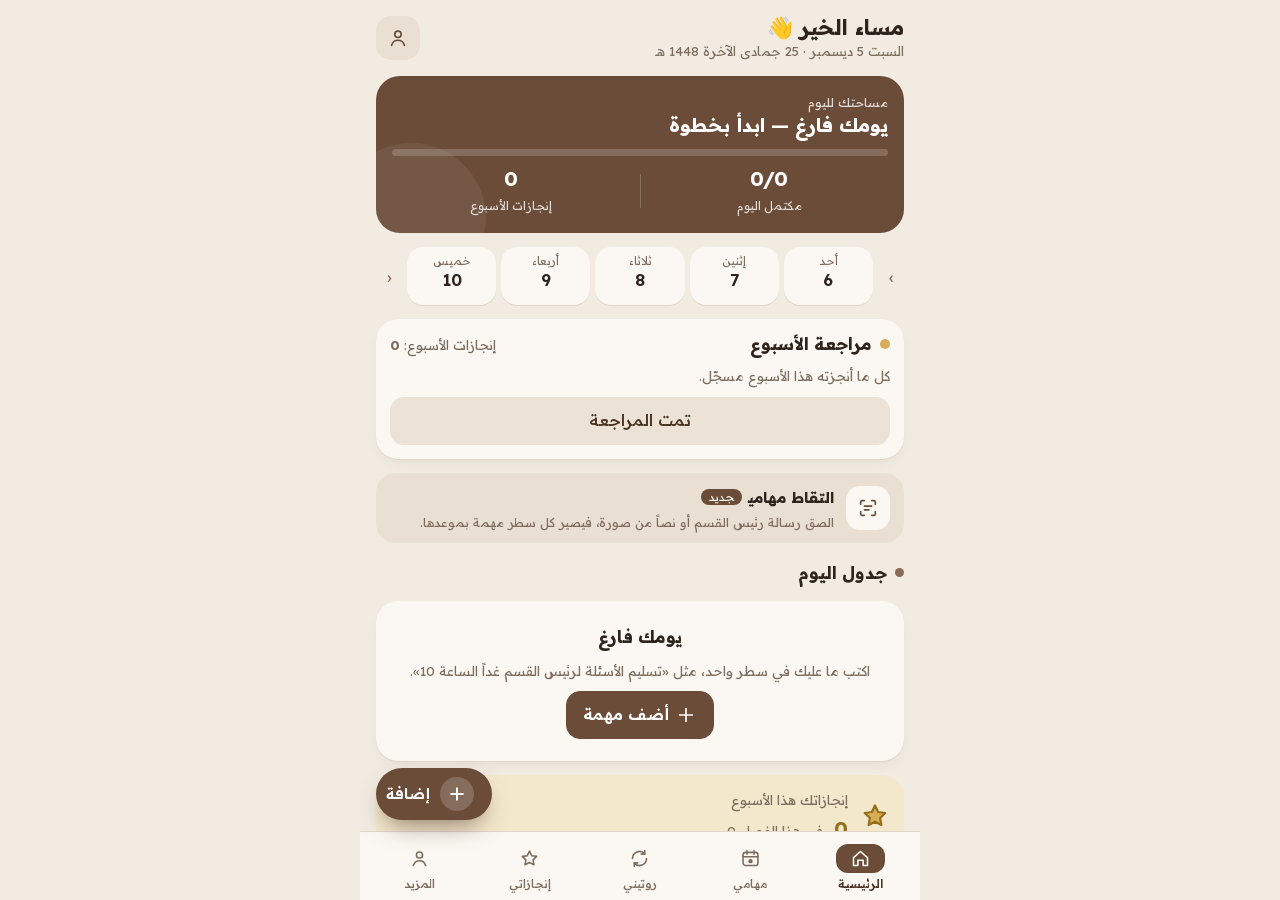
==== commit bbfe1f8e: "أعمالي: الإصدار الثالث — هوية القهوة والورق، واختيار التاريخ من تقويم الشهر، وشاشة «مهامي» بالتقويم،" ====
--- a/index.html
+++ b/index.html
@@ -7,7 +7,7 @@
 <meta name="mobile-web-app-capable" content="yes">
 <meta name="apple-mobile-web-app-title" content="أعمالي">
 <meta name="apple-mobile-web-app-status-bar-style" content="default">
-<meta name="theme-color" content="#fbf7ef">
+<meta name="theme-color" content="#f1ebe2">
 <meta name="color-scheme" content="light only">
 <meta http-equiv="Content-Security-Policy" content="default-src 'self'; script-src 'self' 'unsafe-inline'; style-src 'self' 'unsafe-inline'; img-src 'self' data: blob:; font-src 'self'; connect-src 'self'; frame-src 'none'; object-src 'none'">
 <title>أعمالي</title>
@@ -16,24 +16,27 @@
 <link rel="icon" href="icons/icon-192.png">
 <link rel="stylesheet" href="fonts/fonts.css">
 <style>
-/* أعمالي — هوية «البحر والسدو»: فيروزي بحر الكويت، وأرضية لؤلؤية، وشريط من نسيج السدو.
-   لكل نوع لونه: المهمة فيروزية، والاجتماع لازوردي، والإنجاز ذهبي. ألوان فاتحة دائماً. */
+/* أعمالي — الإصدار الثالث: هوية «القهوة والورق» من الصور التي اختارها المعلم:
+   أرضية كريمية، وبطاقة بنية لليوم، وألوان باستيل للأولويات، وخط الرقعة للملاحظات المكتوبة باليد. ألوان فاتحة دائماً. */
 :root{
-  --ground:#fbf7ef; --surface:#ffffff; --raised:#f6f1e6; --active:#efe8da;
-  --border:#ebe3d3; --rule:#f1ebdf; --control:#d9cfbc;
-  --text:#1b2422; --muted:#5e6866;
-  --sea:#0f5e63; --sea-ink:#0a4246; --sea-pale:#dcefed;
-  --lapis:#2c4a8c; --lapis-pale:#e2e8f6;
-  --gold:#735512; --gold-bright:#c9962b; --gold-field:#86630f; --gold-pale:#f7edd5;
-  --sadu:#a3302a; --sadu-pale:#f8e3df;
-  --amber:#8a4a00; --amber-pale:#fdebd0;
-  --positive:#1f7a50; --negative:#b3261e;
-  --radius-card:20px; --radius-control:14px;
-  --lift:0 1px 2px rgba(40,30,10,.04),0 4px 14px rgba(40,30,10,.05);
+  --ground:#f1ebe2; --surface:#fbf8f3; --raised:#f5efe6; --active:#e9dfd2;
+  --border:#e2d6c7; --rule:#ece3d7; --control:#cdbfae;
+  --text:#2f241d; --muted:#7d6d5f;
+  --brown:#6b4c38; --brown-ink:#4b3426; --brown-soft:#8a6a52; --brown-pale:#ece2d6; --cream-hi:#e9c9a6;
+  --rose:#f3dedb; --rose-ink:#a84a40; --honey:#f4e8cc; --honey-ink:#94701c; --honey-bright:#d8ad55;
+  --sage:#dfeadf; --sage-ink:#3f7a4c; --stone:#ebe7e2; --stone-ink:#665d55; --sky:#e0e6ef; --sky-ink:#40618c;
+  --positive:#3f7a4c; --negative:#a8352b;
+  /* أسماء قديمة يستعملها الكود: تشير إلى ألوان الهوية الجديدة */
+  --sea:var(--brown); --sea-ink:var(--brown-ink); --sea-pale:var(--brown-pale);
+  --lapis:var(--sky-ink); --lapis-pale:var(--sky);
+  --gold:var(--honey-ink); --gold-bright:var(--honey-bright); --gold-field:#8a6a1c; --gold-pale:var(--honey);
+  --sadu:var(--rose-ink); --sadu-pale:var(--rose); --amber:#8a5410; --amber-pale:#f8e6cc;
+  --radius-card:22px; --radius-control:14px;
+  --lift:0 1px 0 var(--border),0 6px 18px -10px rgba(75,52,38,.18);
   --font:'Readex Pro','IBM Plex Sans Arabic','Segoe UI',Tahoma,Arial,sans-serif;
-  --shade:rgba(20,28,26,.45);
+  --hand:'Aref Ruqaa','Readex Pro',serif;
+  --shade:rgba(40,28,20,.45);
   --spring:cubic-bezier(.34,1.56,.64,1);
-  --sadu-band:url("data:image/svg+xml,%3Csvg xmlns='http://www.w3.org/2000/svg' viewBox='0 0 48 12'%3E%3Crect width='48' height='12' fill='%23a3302a'/%3E%3Cpath d='M0 12 6 6 12 12M12 12 18 6 24 12M24 12 30 6 36 12M36 12 42 6 48 12' fill='%231b2422'/%3E%3Cpath d='M0 0 6 6 12 0M12 0 18 6 24 0M24 0 30 6 36 0M36 0 42 6 48 0' fill='%23fbf7ef'/%3E%3Ccircle cx='6' cy='6' r='1.4' fill='%23c9962b'/%3E%3Ccircle cx='18' cy='6' r='1.4' fill='%23fbf7ef'/%3E%3Ccircle cx='30' cy='6' r='1.4' fill='%23c9962b'/%3E%3Ccircle cx='42' cy='6' r='1.4' fill='%23fbf7ef'/%3E%3C/svg%3E");
   color-scheme:light;
 }
 /* ألوان تصنيفات الإنجازات العشرة */
@@ -49,199 +52,280 @@
 input,textarea,select{font-size:16px}
 button{cursor:pointer;-webkit-tap-highlight-color:transparent;transition:background-color .15s ease,transform .1s ease}
 button:active:not([disabled]){transform:scale(.96)}
-button:focus-visible,input:focus-visible,textarea:focus-visible,a:focus-visible{outline:2px solid var(--sea);outline-offset:2px}
+button:focus-visible,input:focus-visible,textarea:focus-visible,a:focus-visible{outline:2px solid var(--brown);outline-offset:2px}
 h1,h2,h3{margin:0;line-height:1.3}
 p{margin:0}
 .num{font-variant-numeric:tabular-nums;direction:ltr;unicode-bidi:isolate;display:inline-block}
 .dim{color:var(--muted)}
 .small{font-size:13.5px}
+.hand{font-family:var(--hand);color:var(--brown-soft);font-size:21px;line-height:1.4}
 svg.ic{width:22px;height:22px;fill:none;stroke:currentColor;stroke-width:1.8;stroke-linecap:round;stroke-linejoin:round;flex:0 0 auto}
 
 /* الإطار */
 .app{position:relative;max-width:560px;height:100%;margin:0 auto;display:flex;flex-direction:column;overflow:hidden;background:var(--ground)}
-.scr{flex:1 1 auto;overflow-y:auto;overflow-x:hidden;padding:max(14px,env(safe-area-inset-top,0px)) max(16px,env(safe-area-inset-right,0px)) 112px max(16px,env(safe-area-inset-left,0px));display:flex;flex-direction:column;gap:14px;-webkit-overflow-scrolling:touch}
+.scr{flex:1 1 auto;overflow-y:auto;overflow-x:hidden;padding:max(14px,env(safe-area-inset-top,0px)) max(16px,env(safe-area-inset-right,0px)) 120px max(16px,env(safe-area-inset-left,0px));display:flex;flex-direction:column;gap:14px;-webkit-overflow-scrolling:touch}
 .scr>*{min-width:0;flex:0 0 auto}
 
-/* رأس «اليوم»: لوح بحري مع شريط السدو، وحلقة إنجاز اليوم */
-.hero{position:relative;border-radius:24px;background:var(--sea);color:#fff;padding:16px 16px 0;overflow:hidden}
-.hero::after{content:"";display:block;height:12px;margin:14px -16px 0;background:var(--sadu-band) repeat-x left center/48px 12px}
-.hero .top{display:flex;align-items:center;justify-content:space-between;gap:10px}
-.hero h1{font-size:23px;font-weight:700}
-.hero .hij{font-size:13.5px;color:rgba(255,255,255,.85)}
-.ring{position:relative;width:58px;height:58px;flex:0 0 auto}
-.ring svg{width:58px;height:58px;transform:rotate(-90deg)}
-.ring circle{fill:none;stroke-width:6}
-.ring .tr{stroke:rgba(255,255,255,.18)}
-.ring .fl{stroke:#fff;stroke-linecap:round;stroke-dasharray:var(--c);stroke-dashoffset:var(--to);animation:ringfill .6s ease-out}
-.ring.full .fl{stroke:var(--gold-bright)}
-.ring b{position:absolute;inset:0;display:flex;align-items:center;justify-content:center;font-size:14px;font-weight:600;direction:ltr}
-@keyframes ringfill{from{stroke-dashoffset:var(--from)}to{stroke-dashoffset:var(--to)}}
+/* الرأس: التحية والتاريخان */
+.hello{display:flex;align-items:center;justify-content:space-between;gap:10px}
+.hello h1{font-size:21px;font-weight:700}
+.hello .d{font-size:13px;color:var(--muted)}
+.av{width:44px;height:44px;border-radius:15px;border:0;background:var(--active);color:var(--brown);font-weight:700;font-size:17px;display:flex;align-items:center;justify-content:center;flex:0 0 auto;padding:0}
+.ph{display:flex;align-items:flex-end;justify-content:space-between;gap:10px}
+.ph h1{font-size:25px;font-weight:700;color:var(--brown-ink)}
+.ph .sub{font-size:13px;color:var(--muted)}
 .mark{width:40px;height:40px;flex:0 0 auto}
-.strip{display:grid;grid-template-columns:28px repeat(5,1fr) 28px;gap:4px;margin-top:14px;align-items:center}
-.strip .d{border:0;border-radius:14px;background:rgba(255,255,255,.12);color:#fff;min-height:58px;display:flex;flex-direction:column;align-items:center;justify-content:center;padding:4px 0;line-height:1.25}
-.strip .d b{font-size:18px;font-weight:600}
-.strip .d span{font-size:12px;opacity:.9}
-.strip .d i{width:5px;height:5px;border-radius:50%;background:transparent;margin-top:3px}
-.strip .d i.on{background:var(--gold-bright)}
-.strip .d[aria-pressed=true]{background:#fff;color:var(--sea-ink)}
-.strip .d.today:not([aria-pressed=true]){box-shadow:inset 0 0 0 1.5px rgba(255,255,255,.7)}
-.strip .w{border:0;background:transparent;color:#fff;font-size:18px;min-height:44px;padding:0}
+
+/* البطاقة البنية: مساحتك لليوم / إنجاز الروتين */
+.brown{position:relative;overflow:hidden;background:var(--brown);color:#fff;border-radius:24px;padding:16px;display:flex;flex-direction:column;gap:10px}
+.brown::after{content:"";position:absolute;width:150px;height:150px;border-radius:50%;background:rgba(255,255,255,.06);left:-40px;bottom:-60px;pointer-events:none}
+.brown .row{position:relative;z-index:1}
+.brown .lb{font-size:12.5px;color:rgba(255,255,255,.8)}
+.brown .big{font-size:19px;font-weight:700;line-height:1.4}
+.pill{border-radius:999px;background:rgba(255,255,255,.16);font-size:12px;padding:3px 11px;flex:0 0 auto;white-space:nowrap}
+.bar{height:7px;border-radius:9px;background:rgba(255,255,255,.18);overflow:hidden}
+.bar i{display:block;height:100%;border-radius:9px;background:var(--cream-hi);width:var(--w);animation:barfill .6s ease-out}
+@keyframes barfill{from{width:var(--from)}to{width:var(--w)}}
+.stats{display:grid;grid-template-columns:1fr 1px 1fr;gap:10px;align-items:center;text-align:center}
+.stats b{display:block;font-size:20px;line-height:1.3}
+.stats span{font-size:12px;color:rgba(255,255,255,.8)}
+.stats hr{border:0;width:1px;height:34px;background:rgba(255,255,255,.2);margin:0}
+
+/* شريط الأيام */
+.days{display:grid;grid-template-columns:26px repeat(5,minmax(0,1fr)) 26px;gap:5px;align-items:center}
+.days .d{border:0;border-radius:16px;background:var(--surface);min-height:58px;padding:5px 0;display:flex;flex-direction:column;align-items:center;justify-content:center;color:var(--text);box-shadow:0 1px 0 var(--border);line-height:1.25}
+.days .d span{font-size:11.5px;color:var(--muted)}
+.days .d b{font-size:17px;font-weight:600}
+.days .d i{width:5px;height:5px;border-radius:50%;background:transparent;margin-top:3px}
+.days .d i.on{background:var(--brown-soft)}
+.days .d[aria-pressed=true]{background:var(--brown);color:#fff;box-shadow:none}
+.days .d[aria-pressed=true] span{color:rgba(255,255,255,.8)}
+.days .d[aria-pressed=true] i.on{background:var(--cream-hi)}
+.days .d.today:not([aria-pressed=true]){box-shadow:inset 0 0 0 1.5px var(--brown-soft)}
+.days .w{border:0;background:transparent;color:var(--brown-soft);font-size:17px;min-height:44px;padding:0}
+
+/* التقاط مهامي */
+.capture{border:0;width:100%;text-align:start;background:var(--active);border-radius:20px;padding:12px 14px;display:flex;align-items:center;gap:12px;color:var(--text)}
+.capture .ico{width:44px;height:44px;border-radius:14px;background:var(--surface);display:flex;align-items:center;justify-content:center;color:var(--brown);flex:0 0 auto}
+.capture b{font-size:15px}
+.capture .new{font-size:11px;background:var(--brown);color:#fff;border-radius:999px;padding:1px 8px;margin-inline-start:6px;vertical-align:2px}
+.capture p{font-size:12.5px;color:var(--muted);line-height:1.5;margin-top:2px}
 
 /* عناوين الأقسام */
-.sec{display:flex;align-items:center;gap:8px;font-weight:600;font-size:17px;padding-top:4px}
+.sec{display:flex;align-items:center;gap:8px;font-weight:700;font-size:17px;padding-top:2px}
 .sec .s{margin-inline-start:auto;font-size:13px;font-weight:500;color:var(--muted)}
-.sec i{width:10px;height:10px;border-radius:3px;transform:rotate(45deg);background:var(--sadu);display:inline-block;flex:0 0 auto}
-.sec.eve i{background:var(--lapis)}
+.sec i{width:9px;height:9px;border-radius:50%;background:var(--brown-soft);display:inline-block;flex:0 0 auto}
+.sec.eve i{background:var(--sky-ink)}
+.sec button.s{border:0;background:transparent;padding:4px 0;min-height:36px}
+
+/* مربعات الأولوية */
+.quad{display:grid;grid-template-columns:1fr 1fr;gap:8px}
+.q{border:0;border-radius:18px;padding:10px 8px;display:flex;flex-direction:column;align-items:center;gap:1px;min-height:84px;justify-content:center}
+.q i{width:8px;height:8px;border-radius:50%}
+.q b{font-size:22px;line-height:1.25;color:var(--text)}
+.q span{font-size:12.5px;font-weight:500}
+.q.r{background:var(--rose);color:var(--rose-ink)}.q.r i{background:var(--rose-ink)}
+.q.h{background:var(--honey);color:var(--honey-ink)}.q.h i{background:var(--honey-ink)}
+.q.s{background:var(--sage);color:var(--sage-ink)}.q.s i{background:var(--sage-ink)}
+.q.g{background:var(--stone);color:var(--stone-ink)}.q.g i{background:var(--stone-ink)}
+.q[aria-pressed=true]{box-shadow:inset 0 0 0 2px currentColor}
 
 /* بطاقة الاجتماع القادم */
-.next{border-radius:var(--radius-card);background:var(--lapis-pale);padding:12px 14px;display:flex;align-items:center;gap:12px}
+.next{border-radius:var(--radius-card);background:var(--sky);padding:12px 14px;display:flex;align-items:center;gap:12px}
 .next .open{flex:1;min-width:0;border:0;background:transparent;text-align:start;display:flex;align-items:center;gap:12px;padding:0;color:var(--text)}
-.next .ico{color:var(--lapis);display:flex;flex:0 0 auto}
+.next .ico{color:var(--sky-ink);display:flex;flex:0 0 auto}
 .next .ico svg.ic{width:30px;height:30px;stroke-width:1.7}
 .next .tx{flex:1;min-width:0}
 .next b{display:block;font-size:16px}
-.next .when{font-size:13.5px;color:var(--lapis);font-weight:600}
-.next .pt{border:0;border-radius:999px;background:#fff;color:var(--lapis);min-height:40px;padding:0 12px;font-size:13.5px;font-weight:600;flex:0 0 auto}
-
-/* القوائم */
-.list{background:var(--surface);border-radius:var(--radius-card);box-shadow:var(--lift);overflow:hidden}
-.it{position:relative;display:flex;align-items:center;gap:10px;padding:10px 12px 10px 14px;border-bottom:1px solid var(--rule);min-height:58px}
+.next .when{font-size:13.5px;color:var(--sky-ink);font-weight:600}
+.next .pt{border:0;border-radius:999px;background:var(--surface);color:var(--sky-ink);min-height:40px;padding:0 12px;font-size:13.5px;font-weight:600;flex:0 0 auto}
+
+/* جدول اليوم: الساعة يميناً، والعنوان مظلَّل بلون أولويته، وعلامة الإنجاز يساراً */
+.list{background:var(--surface);border-radius:var(--radius-card);box-shadow:var(--lift);overflow:hidden;padding:0 12px}
+.it{position:relative;display:flex;align-items:center;gap:10px;padding:8px 0;border-bottom:1px dashed var(--rule);min-height:58px}
 .it:last-child{border-bottom:0}
-.ck{position:relative;width:30px;height:30px;border-radius:50%;border:2px solid var(--control);background:transparent;flex:0 0 auto;display:flex;align-items:center;justify-content:center;padding:0;color:#fff}
+.it .tm{width:44px;flex:0 0 auto;display:flex;flex-direction:column;align-items:center;line-height:1.2;color:var(--muted)}
+.it .tm b{font-size:13px;font-weight:600;color:var(--brown-ink);direction:ltr}
+.it .tm small{font-size:11px}
+.ck{position:relative;width:30px;height:30px;border-radius:10px;border:2px solid var(--control);background:transparent;flex:0 0 auto;display:flex;align-items:center;justify-content:center;padding:0;color:#fff}
 .ck::before{content:"";position:absolute;inset:-7px}
 .ck svg.ic{width:16px;height:16px;stroke-width:2.6}
-.it.meet .ck{border-radius:9px;border-color:#b9c5e3}
-.it.done .ck{background:var(--sea);border-color:var(--sea)}
-.it.meet.done .ck{background:var(--lapis);border-color:var(--lapis)}
-.it .body{flex:1;min-width:0;border:0;background:transparent;text-align:start;padding:2px 0;color:var(--text);line-height:1.4;min-height:44px}
+.it.done .ck,.rt.done .ck{background:var(--brown);border-color:var(--brown)}
+.it .body{flex:1;min-width:0;border:0;background:transparent;text-align:start;padding:2px 0;color:var(--text);line-height:1.5;min-height:44px}
 .it .t{position:relative;display:inline;font-weight:500;font-size:16px;overflow-wrap:anywhere}
+.hl{padding:0 3px;border-radius:3px;-webkit-box-decoration-break:clone;box-decoration-break:clone}
+.hl.r{background:linear-gradient(transparent 50%,var(--rose) 50%)}
+.hl.h{background:linear-gradient(transparent 50%,var(--honey) 50%)}
+.hl.s{background:linear-gradient(transparent 50%,var(--sky) 50%)}
 .it.done .t{text-decoration:line-through;color:var(--muted)}
-.it .m{display:flex;flex-wrap:wrap;align-items:center;gap:6px;font-size:12.5px;color:var(--muted);margin-top:3px}
-.tag{display:inline-flex;align-items:center;gap:3px;border-radius:999px;padding:0 8px;font-size:12px;font-weight:500;background:var(--active);color:var(--muted);line-height:1.7}
-.tag.meet{background:var(--lapis-pale);color:var(--lapis)}
-.tag.time{background:var(--sea-pale);color:var(--sea-ink)}
-.tag.star{background:var(--gold-pale);color:var(--gold)}
+.it.done .hl{background:none}
+.it .m{display:flex;flex-wrap:wrap;align-items:center;gap:5px;font-size:12.5px;color:var(--muted);margin-top:3px}
+.tag{display:inline-flex;align-items:center;gap:3px;border-radius:999px;padding:0 8px;font-size:11.5px;font-weight:500;background:var(--stone);color:var(--stone-ink);line-height:1.8}
+.tag.meet{background:var(--sky);color:var(--sky-ink)}
+.tag.time{background:var(--brown-pale);color:var(--brown-ink)}
+.tag.star{background:var(--honey);color:var(--honey-ink)}
 .tag.soon{background:var(--amber-pale);color:var(--amber)}
-.tag.late{background:var(--sadu-pale);color:var(--negative)}
+.tag.late{background:var(--rose);color:var(--negative)}
+.tag.cal{background:var(--sage);color:var(--sage-ink)}
+.tag.pri{background:var(--rose);color:var(--rose-ink)}
 .tag svg.ic{width:13px;height:13px;stroke-width:2}
-.it .go{width:44px;height:44px;border:0;border-radius:12px;background:var(--gold-pale);color:var(--gold);padding:0;display:flex;align-items:center;justify-content:center;flex:0 0 auto}
+.it .go{width:44px;height:44px;border:0;border-radius:12px;background:var(--honey);color:var(--honey-ink);padding:0;display:flex;align-items:center;justify-content:center;flex:0 0 auto}
 .it .go svg.ic{width:19px;height:19px}
 
-/* لحظة الإنجاز: «غرزة السدو» — الدائرة تنضغط ثم تقفز، والعلامة تُرسم، وخط يعبر العنوان، وذرات ذهبية */
-.it.pop .ck{animation:ckpop .28s var(--spring)}
-.it.pop .ck svg path{stroke-dasharray:22;stroke-dashoffset:22;animation:tick .2s ease-out .08s forwards}
+/* لحظة الإنجاز: المربع ينضغط ثم يقفز، والعلامة تُرسم، وخط يعبر العنوان، وذرات بلون العسل */
+.pop .ck{animation:ckpop .28s var(--spring)}
+.pop .ck svg path{stroke-dasharray:22;stroke-dashoffset:22;animation:tick .2s ease-out .08s forwards}
 .it.pop .t::after{content:"";position:absolute;right:0;left:0;top:52%;height:2px;background:var(--muted);transform-origin:right;animation:strike .25s ease-out .12s both}
-.it.pop .spk{position:absolute;width:6px;height:6px;border-radius:2px;background:var(--gold-bright);top:50%;right:26px;margin-top:-3px;animation:speck .45s ease-out .1s both;pointer-events:none}
-.it.fold{animation:fold .3s ease-out .45s both}
+.pop .spk{position:absolute;width:6px;height:6px;border-radius:2px;background:var(--honey-bright);top:50%;left:14px;margin-top:-3px;animation:speck .45s ease-out .1s both;pointer-events:none}
+.fold{animation:fold .3s ease-out .45s both}
 @keyframes ckpop{0%{transform:scale(1)}35%{transform:scale(.82)}75%{transform:scale(1.08)}100%{transform:scale(1)}}
 @keyframes tick{to{stroke-dashoffset:0}}
 @keyframes strike{from{transform:scaleX(0)}to{transform:scaleX(1)}}
 @keyframes speck{from{opacity:1;transform:translate(0,0) rotate(0)}to{opacity:0;transform:translate(var(--x),var(--y)) rotate(90deg)}}
-@keyframes fold{to{opacity:.35}}
+@keyframes fold{to{opacity:.4}}
 
 .empty{background:var(--surface);border-radius:var(--radius-card);box-shadow:var(--lift);padding:22px 18px;text-align:center;display:flex;flex-direction:column;align-items:center;gap:10px}
 .empty b{font-size:17px}
-.alldone{background:var(--gold-pale);border-radius:var(--radius-card);padding:16px;display:flex;align-items:center;gap:14px;color:#5c460f}
-.alldone::before{content:"";width:30px;height:30px;flex:0 0 auto;background:var(--sadu-band) center/48px 12px;border-radius:7px;transform:rotate(45deg)}
+.alldone{background:var(--sage);border-radius:var(--radius-card);padding:14px 16px;display:flex;align-items:center;gap:12px;color:var(--sage-ink)}
+.alldone .hand{color:var(--sage-ink);font-size:23px}
 
 /* ما بقي من الأيام الماضية: هادئ بلا أحمر */
-.carry{background:var(--gold-pale);border-radius:var(--radius-card);padding:14px 14px 10px;display:flex;flex-direction:column;gap:8px}
+.carry{background:var(--honey);border-radius:var(--radius-card);padding:14px 14px 10px;display:flex;flex-direction:column;gap:8px}
 .carry .row b{font-size:15px}
-.carry .ci{background:rgba(255,255,255,.75);border-radius:14px;padding:8px 10px;display:flex;flex-direction:column;gap:6px}
+.carry .ci{background:rgba(255,255,255,.7);border-radius:14px;padding:8px 10px;display:flex;flex-direction:column;gap:6px}
 .carry .ci .t{font-size:15px;overflow-wrap:anywhere}
 .carry .ci .d{font-size:12px;color:var(--muted);margin-inline-start:6px}
 .carry .acts{display:flex;gap:6px;flex-wrap:wrap}
-.mini{min-height:40px;border-radius:999px;border:0;padding:0 12px;font-size:13.5px;font-weight:500;background:#fff;color:var(--text);flex:0 0 auto;box-shadow:inset 0 0 0 1px var(--border)}
-.mini.pri{background:var(--sea);color:#fff;box-shadow:none}
+.mini{min-height:40px;border-radius:999px;border:0;padding:0 12px;font-size:13.5px;font-weight:500;background:var(--surface);color:var(--text);flex:0 0 auto;box-shadow:inset 0 0 0 1px var(--border)}
+.mini.pri{background:var(--brown);color:#fff;box-shadow:none}
 .mini.gold{background:var(--gold-field);color:#fff;box-shadow:none}
 
 /* مراجعة الأسبوع */
 .review{background:var(--surface);border-radius:var(--radius-card);box-shadow:var(--lift);padding:14px;display:flex;flex-direction:column;gap:10px}
 .review h2{font-size:17px;display:flex;align-items:center;gap:8px}
-.review h2::before{content:"";width:11px;height:11px;border-radius:3px;transform:rotate(45deg);background:var(--gold-bright)}
+.review h2::before{content:"";width:10px;height:10px;border-radius:50%;background:var(--honey-bright)}
 .review .ri{display:flex;align-items:center;gap:8px}
 .review .ri span{flex:1;min-width:0;font-size:15px;overflow-wrap:anywhere}
 
 /* الشرائط والتنبيهات */
-.bk{display:flex;align-items:center;gap:12px;border-radius:var(--radius-card);padding:12px 14px;background:var(--gold-pale);color:#5c460f}
+.bk{display:flex;align-items:center;gap:12px;border-radius:var(--radius-card);padding:12px 14px;background:var(--honey);color:#5c460f}
 .bk .tx{flex:1;font-size:14px;line-height:1.55}
 .bk button{min-height:40px;border-radius:999px;border:0;background:#5c460f;color:#fff;font-weight:600;padding:0 14px;flex:0 0 auto}
-.bk.red{background:var(--sadu-pale);color:#7d1f1a}.bk.red button{background:var(--sadu)}
-.install{border-radius:var(--radius-card);padding:16px;background:var(--sadu-pale);color:#7d1f1a;display:flex;flex-direction:column;gap:6px;font-size:14px}
+.bk.red{background:var(--rose);color:#7d1f1a}.bk.red button{background:var(--rose-ink)}
+.install{border-radius:var(--radius-card);padding:16px;background:var(--rose);color:#6e2a22;display:flex;flex-direction:column;gap:6px;font-size:14px}
 .install ol{margin:0;padding-inline-start:20px;line-height:1.9}
-.ribbon{display:flex;align-items:center;gap:12px;background:var(--gold-pale);border-radius:var(--radius-card);padding:12px 14px;border:0;width:100%;text-align:start;color:var(--text)}
-.ribbon .star{color:var(--gold);display:flex;flex:0 0 auto}
-.ribbon .star svg.ic{width:30px;height:30px;fill:var(--gold-bright);stroke:var(--gold)}
-.ribbon b{font-size:20px;color:var(--gold)}
+.ribbon{display:flex;align-items:center;gap:12px;background:var(--honey);border-radius:var(--radius-card);padding:12px 14px;border:0;width:100%;text-align:start;color:var(--text)}
+.ribbon .star{color:var(--honey-ink);display:flex;flex:0 0 auto}
+.ribbon .star svg.ic{width:30px;height:30px;fill:var(--honey-bright);stroke:var(--honey-ink)}
+.ribbon b{font-size:20px;color:var(--honey-ink)}
+
+/* التقويم الشهري: في «مهامي» وفي لوحة الإضافة */
+.calbox{background:var(--surface);border-radius:var(--radius-card);box-shadow:var(--lift);padding:12px;display:flex;flex-direction:column;gap:6px}
+.calhd{display:flex;align-items:center;justify-content:space-between;gap:8px}
+.calhd b{font-size:15.5px;text-align:center}
+.calhd .h{display:block;font-size:11.5px;color:var(--muted);font-weight:400}
+.calhd button{border:0;background:var(--raised);width:40px;height:40px;border-radius:12px;font-size:18px;color:var(--brown);padding:0;flex:0 0 auto}
+.cgrid{display:grid;grid-template-columns:repeat(7,minmax(0,1fr));gap:2px;text-align:center}
+.cgrid .wd{font-size:11px;color:var(--muted);padding-bottom:2px}
+.cd{border:0;background:transparent;font-size:14px;height:40px;border-radius:12px;display:flex;align-items:center;justify-content:center;color:var(--text);position:relative;padding:0}
+.cd.wk{color:#a89a8b}
+.cd.past{color:#b9ad9f}
+.cd.today{box-shadow:inset 0 0 0 1.5px var(--brown-soft);font-weight:600}
+.cd[aria-pressed=true]{background:var(--brown);color:#fff;box-shadow:none;font-weight:600}
+.cd i{position:absolute;bottom:4px;left:50%;margin-left:-2px;width:4px;height:4px;border-radius:50%;background:var(--brown-soft)}
+.cd[aria-pressed=true] i{background:var(--cream-hi)}
+.selday{font-size:13.5px;color:var(--muted)}
+.selday b{color:var(--text)}
+
+/* روتيني */
+.streak{display:grid;grid-template-columns:repeat(7,minmax(0,1fr));gap:4px;background:var(--surface);border-radius:20px;padding:10px 6px;box-shadow:var(--lift)}
+.sd{display:flex;flex-direction:column;align-items:center;gap:4px;font-size:11px;color:var(--muted)}
+.sd b{width:36px;height:36px;border-radius:12px;background:var(--raised);display:flex;align-items:center;justify-content:center;font-size:13px;color:var(--text);font-weight:500}
+.sd.ok b{background:var(--brown);color:#fff}
+.sd.miss b{background:var(--surface);box-shadow:inset 0 0 0 1.5px var(--border);color:var(--muted)}
+.sd.now b{box-shadow:inset 0 0 0 2px var(--brown)}
+.sd.now.ok b{box-shadow:none}
+.rt{position:relative;background:var(--surface);border-radius:20px;padding:10px 12px;display:flex;align-items:center;gap:12px;box-shadow:var(--lift)}
+.rt .ri{width:46px;height:46px;border-radius:15px;background:var(--active);color:var(--brown);display:flex;align-items:center;justify-content:center;flex:0 0 auto}
+.rt .body{flex:1;min-width:0;border:0;background:transparent;text-align:start;padding:0;color:var(--text);min-height:44px}
+.rt .body b{font-size:15.5px;display:block;overflow-wrap:anywhere}
+.rt .body span{font-size:12px;color:var(--muted)}
+.rt .fl{font-size:12.5px;background:var(--raised);border-radius:10px;padding:2px 8px;color:var(--brown);flex:0 0 auto;white-space:nowrap}
+.rt.off{opacity:.75}
 
 /* عام */
 .card{background:var(--surface);border-radius:var(--radius-card);padding:16px;display:flex;flex-direction:column;gap:12px;box-shadow:var(--lift)}
 .row{display:flex;align-items:center;justify-content:space-between;gap:10px}
 .row>*{min-width:0}
 .btn{min-height:48px;border-radius:var(--radius-control);border:1px solid var(--control);background:var(--surface);padding:8px 16px;font-weight:500;color:var(--text);display:inline-flex;align-items:center;justify-content:center;gap:6px;text-decoration:none}
-.btn.pri{background:var(--sea);border-color:var(--sea);color:#fff;font-weight:600}
+.btn.pri{background:var(--brown);border-color:var(--brown);color:#fff;font-weight:600}
 .btn.gold{background:var(--gold-field);border-color:var(--gold-field);color:#fff;font-weight:600}
-.btn.soft{background:var(--sea-pale);border-color:transparent;color:var(--sea-ink)}
-.btn.danger{color:var(--negative);border-color:#efc0bb}
+.btn.soft{background:var(--brown-pale);border-color:transparent;color:var(--brown-ink)}
+.btn.danger{color:var(--negative);border-color:#e8c4bd}
 .btn.armed{background:var(--negative);color:#fff;border-color:var(--negative)}
 .btn.plain{background:transparent;border:0;color:var(--muted)}
 .hd{display:flex;align-items:center;justify-content:space-between;gap:10px;min-height:48px}
-.hd h1{font-size:24px;font-weight:700;color:var(--sea-ink)}
+.hd h1{font-size:25px;font-weight:700;color:var(--brown-ink)}
 .seg{display:grid;grid-auto-flow:column;grid-auto-columns:1fr;gap:2px;background:var(--active);border-radius:var(--radius-control);padding:3px}
-.seg button{border:0;border-radius:11px;background:transparent;min-height:40px;font-size:14.5px;font-weight:500;color:var(--muted);padding:0 4px;white-space:nowrap}
-.seg button[aria-pressed=true]{background:var(--surface);color:var(--sea-ink);font-weight:600;box-shadow:0 1px 3px rgba(0,0,0,.08)}
+.seg button{border:0;border-radius:11px;background:transparent;min-height:40px;font-size:14px;font-weight:500;color:var(--muted);padding:0 4px;white-space:nowrap}
+.seg button[aria-pressed=true]{background:var(--surface);color:var(--brown-ink);font-weight:600;box-shadow:0 1px 3px rgba(75,52,38,.12)}
 .chips{display:flex;flex-wrap:wrap;gap:6px}
-.chip{min-height:40px;border-radius:999px;border:0;background:var(--raised);box-shadow:inset 0 0 0 1px var(--border);padding:0 13px;font-size:14px;font-weight:500;color:var(--text);white-space:nowrap}
-.chip[aria-pressed=true]{background:var(--sea);color:#fff;box-shadow:none}
+.chip{min-height:40px;border-radius:999px;border:0;background:var(--surface);box-shadow:inset 0 0 0 1px var(--border);padding:0 13px;font-size:14px;font-weight:500;color:var(--text);white-space:nowrap;display:inline-flex;align-items:center;gap:6px}
+.chip[aria-pressed=true]{background:var(--brown);color:#fff;box-shadow:none}
 .chip.k[aria-pressed=true]{background:var(--k)}
+.chip.pr i{width:8px;height:8px;border-radius:50%;background:var(--stone-ink)}
+.chip.pr.r i{background:var(--rose-ink)}.chip.pr.h i{background:var(--honey-ink)}
+.chip.pr.r[aria-pressed=true]{background:var(--rose-ink)}.chip.pr.h[aria-pressed=true]{background:var(--honey-ink)}
+.chip.pr[aria-pressed=true] i{background:#fff}
 .lbl{font-size:13px;color:var(--muted);font-weight:500}
 .search{display:flex;align-items:center;gap:8px;background:var(--surface);border-radius:var(--radius-control);box-shadow:inset 0 0 0 1px var(--border);padding:0 12px;min-height:48px}
-.search input{flex:1;border:0;background:transparent;min-height:46px;outline:none}
+.search input{flex:1;border:0;background:transparent;min-height:46px;outline:none;min-width:0}
 .search svg.ic{color:var(--muted);width:19px;height:19px}
 
 /* الإنجازات */
-.achhead{border-radius:24px;background:var(--gold-field);color:#fff;padding:16px;overflow:hidden}
-.achhead::after{content:"";display:block;height:12px;margin:14px -16px -16px;background:var(--sadu-band) repeat-x left center/48px 12px}
+.achhead{border-radius:24px;background:var(--brown);color:#fff;padding:16px;overflow:hidden}
 .achhead h1{font-size:23px;font-weight:700}
-.achhead .big{font-size:40px;font-weight:700;line-height:1.1}
+.achhead .big{display:block;font-size:40px;font-weight:700;line-height:1.1}
 .achhead .seg{background:rgba(0,0,0,.18);margin-top:12px}
 .achhead .seg button{color:#fff}
-.achhead .seg button[aria-pressed=true]{background:#fff;color:#5c460f}
+.achhead .seg button[aria-pressed=true]{background:#fff;color:var(--brown-ink)}
 .cats{display:grid;grid-template-columns:repeat(2,minmax(0,1fr));gap:8px}
 .cat{border:0;border-radius:16px;background:var(--kp);color:var(--k);padding:10px 12px;text-align:start;display:flex;align-items:center;gap:8px;min-height:52px}
 .cat .n{font-size:20px;font-weight:700;min-width:26px;text-align:center}
 .cat .l{font-size:13px;font-weight:500;line-height:1.35;flex:1}
 .cat[aria-pressed=true]{background:var(--k);color:#fff}
 .cat.zero .n{color:var(--muted)}
-.ach{display:flex;gap:12px;align-items:flex-start;padding:12px 14px;border:0;border-bottom:1px solid var(--rule);width:100%;background:transparent;text-align:start;color:var(--text)}
+.ach{display:flex;gap:12px;align-items:flex-start;padding:12px 2px;border:0;border-bottom:1px dashed var(--rule);width:100%;background:transparent;text-align:start;color:var(--text)}
 .ach:last-child{border-bottom:0}
-.ach .dot{width:12px;height:12px;border-radius:4px;transform:rotate(45deg);background:var(--k);margin-top:7px;flex:0 0 auto}
+.ach .dot{width:11px;height:11px;border-radius:50%;background:var(--k);margin-top:7px;flex:0 0 auto}
 .ach .tx{flex:1;min-width:0}
 .ach .t{font-weight:500;overflow-wrap:anywhere}
 .ach .m{font-size:12.5px;color:var(--muted)}
 .ach .kc{color:var(--k);font-weight:600}
-.ach .pin{color:var(--gold-bright);flex:0 0 auto;margin-top:2px}
+.ach .pin{color:var(--honey-bright);flex:0 0 auto;margin-top:2px}
 .ach .pin svg.ic{width:18px;height:18px;fill:currentColor}
 .mon{font-size:13px;font-weight:600;color:var(--muted);padding:2px 4px}
 
-/* الشريط السفلي وزر الإضافة */
-.tabbar{position:absolute;left:0;right:0;bottom:0;background:#fff;box-shadow:0 -1px 0 var(--border);padding-bottom:env(safe-area-inset-bottom,0px);display:flex;z-index:10}
-.tabbar button{flex:1;min-height:60px;border:0;background:transparent;display:flex;flex-direction:column;align-items:center;justify-content:center;gap:1px;font-size:12px;font-weight:500;color:var(--muted);padding:6px 2px}
-.tabbar button svg.ic{box-sizing:content-box;padding:3px 16px;border-radius:999px}
-.tabbar button[aria-pressed=true]{color:var(--sea-ink);font-weight:600}
-.tabbar button[aria-pressed=true] svg.ic{background:var(--sea-pale)}
-.fab{position:absolute;left:max(18px,env(safe-area-inset-left,0px));bottom:calc(74px + env(safe-area-inset-bottom,0px));z-index:11;width:60px;height:60px;border-radius:20px;border:0;background:var(--sea);color:#fff;box-shadow:0 8px 20px rgba(15,94,99,.3);display:flex;align-items:center;justify-content:center;padding:0}
-.fab svg.ic{width:28px;height:28px;stroke-width:2.4}
+/* الشريط السفلي والزر العائم */
+.tabbar{position:absolute;left:0;right:0;bottom:0;background:var(--surface);box-shadow:0 -1px 0 var(--border);padding:6px max(4px,env(safe-area-inset-right,0px)) env(safe-area-inset-bottom,0px) max(4px,env(safe-area-inset-left,0px));display:flex;z-index:10}
+.tabbar button{flex:1;min-width:0;min-height:62px;border:0;background:transparent;display:flex;flex-direction:column;align-items:center;justify-content:center;gap:2px;font-size:11.5px;font-weight:500;color:var(--muted);padding:4px 0}
+.tabbar button svg.ic{box-sizing:content-box;padding:4px 14px;border-radius:12px;width:21px;height:21px}
+.tabbar button[aria-pressed=true]{color:var(--brown-ink);font-weight:600}
+.tabbar button[aria-pressed=true] svg.ic{background:var(--brown);color:#fff}
+.fab{position:absolute;left:max(16px,env(safe-area-inset-left,0px));bottom:calc(80px + env(safe-area-inset-bottom,0px));z-index:11;min-height:52px;border-radius:999px;border:0;background:var(--brown);color:#fff;box-shadow:0 12px 26px -10px rgba(75,52,38,.7);display:flex;align-items:center;gap:10px;padding:0 18px 0 10px;font-weight:600;font-size:15px}
+.fab .pl{width:34px;height:34px;border-radius:50%;background:rgba(255,255,255,.18);display:flex;align-items:center;justify-content:center}
+.fab svg.ic{width:20px;height:20px;stroke-width:2.4}
 
 /* اللوحات السفلية */
 .layer{position:absolute;inset:0;z-index:30;background:var(--shade);display:flex;align-items:flex-end;animation:shade .2s ease-out}
-.sheetp{width:100%;background:var(--ground);border-radius:26px 26px 0 0;padding:8px 16px calc(18px + env(safe-area-inset-bottom,0px));display:flex;flex-direction:column;gap:12px;max-height:92%;overflow:auto;box-shadow:0 -12px 34px rgba(20,28,26,.18);animation:sheetup .32s cubic-bezier(.32,.72,0,1)}
+.sheetp{width:100%;background:var(--ground);border-radius:28px 28px 0 0;padding:8px max(16px,env(safe-area-inset-right,0px)) calc(18px + env(safe-area-inset-bottom,0px)) max(16px,env(safe-area-inset-left,0px));display:flex;flex-direction:column;gap:12px;max-height:94%;overflow:auto;box-shadow:0 -12px 34px rgba(40,28,20,.2);animation:sheetup .32s cubic-bezier(.32,.72,0,1)}
+.sheetp>*{flex:0 0 auto;min-width:0}
 .layer.still,.layer.still .sheetp{animation:none}
 @keyframes shade{from{background:transparent}}
 @keyframes sheetup{from{transform:translateY(40%);opacity:.4}}
-.sheetp .grab{width:40px;height:5px;border-radius:3px;background:var(--control);align-self:center;flex:0 0 auto}
+.sheetp .grab{width:40px;height:5px;border-radius:3px;background:var(--control);align-self:center}
 .sheetp h2{font-size:19px}
-.field{width:100%;min-height:50px;border:1px solid var(--control);border-radius:var(--radius-control);background:var(--surface);padding:10px 12px}
+.field{width:100%;min-height:50px;border:1px solid var(--border);border-radius:var(--radius-control);background:var(--surface);padding:10px 12px}
 textarea.field{min-height:76px;resize:vertical;line-height:1.6}
 input.title{font-size:18px;font-weight:500}
 .hint{font-size:12.5px;color:var(--muted)}
@@ -249,8 +333,14 @@
 .sw{display:flex;align-items:center;justify-content:space-between;gap:10px;min-height:46px}
 .tog{width:52px;height:32px;border-radius:999px;border:0;background:var(--control);position:relative;flex:0 0 auto;padding:0}
 .tog::after{content:"";position:absolute;top:3px;right:3px;width:26px;height:26px;border-radius:50%;background:#fff;transition:right .15s ease;box-shadow:0 1px 3px rgba(0,0,0,.2)}
-.tog[aria-pressed=true]{background:var(--sea)}
+.tog[aria-pressed=true]{background:var(--brown)}
 .tog[aria-pressed=true]::after{right:23px}
+.alarm{background:var(--sage);border-radius:16px;padding:10px 12px;display:flex;align-items:center;gap:10px;color:var(--sage-ink)}
+.alarm .tx{flex:1;min-width:0}
+.alarm b{font-size:14px;color:var(--text);display:block}
+.alarm span{font-size:12px}
+.alarm .tog[aria-pressed=true]{background:var(--sage-ink)}
+.alarm.off{background:var(--raised);color:var(--muted)}
 /* الخطوات ونقاط الاجتماع داخل اللوحة */
 .steps{background:var(--surface);border-radius:var(--radius-control);box-shadow:inset 0 0 0 1px var(--border);overflow:hidden}
 .st{display:flex;align-items:center;gap:8px;padding:4px 8px 4px 10px;border-bottom:1px solid var(--rule)}
@@ -258,14 +348,20 @@
 .st .sck{position:relative;width:26px;height:26px;border-radius:8px;border:2px solid var(--control);background:transparent;padding:0;color:#fff;display:flex;align-items:center;justify-content:center;flex:0 0 auto}
 .st .sck::before{content:"";position:absolute;inset:-9px}
 .st .sck svg.ic{width:14px;height:14px;stroke-width:2.6}
-.st .sck[aria-pressed=true]{background:var(--sea);border-color:var(--sea)}
+.st .sck[aria-pressed=true]{background:var(--brown);border-color:var(--brown)}
 .st input{flex:1;min-width:0;border:0;background:transparent;min-height:44px}
 .st.d input{text-decoration:line-through;color:var(--muted)}
 .st .x{width:40px;height:40px;border:0;background:transparent;color:var(--muted);font-size:20px;padding:0;flex:0 0 auto}
-.st .tt{border:0;border-radius:999px;background:var(--lapis-pale);color:var(--lapis);min-height:36px;padding:0 10px;font-size:12.5px;font-weight:600;flex:0 0 auto}
+.st .tt{border:0;border-radius:999px;background:var(--sky);color:var(--sky-ink);min-height:36px;padding:0 10px;font-size:12.5px;font-weight:600;flex:0 0 auto}
+/* معاينة الالتقاط */
+.capl{background:var(--surface);border-radius:var(--radius-control);box-shadow:inset 0 0 0 1px var(--border);overflow:hidden}
+.capl div{display:flex;align-items:center;justify-content:space-between;gap:8px;padding:8px 12px;border-bottom:1px solid var(--rule);font-size:14.5px}
+.capl div:last-child{border-bottom:0}
+.capl span{min-width:0;overflow-wrap:anywhere}
+.capl small{color:var(--muted);font-size:12px;flex:0 0 auto}
 
 /* الرسائل */
-.toast{position:absolute;left:12px;right:12px;bottom:calc(144px + env(safe-area-inset-bottom,0px));z-index:40;background:#1b2422;color:#fff;border-radius:16px;padding:8px 8px 8px 14px;display:flex;align-items:center;justify-content:space-between;gap:10px;font-size:14.5px;box-shadow:0 10px 28px rgba(0,0,0,.22)}
+.toast{position:absolute;left:12px;right:12px;bottom:calc(150px + env(safe-area-inset-bottom,0px));z-index:40;background:var(--brown-ink);color:#fff;border-radius:16px;padding:8px 8px 8px 14px;display:flex;align-items:center;justify-content:space-between;gap:10px;font-size:14.5px;box-shadow:0 10px 28px rgba(0,0,0,.22)}
 .toast.low{bottom:calc(16px + env(safe-area-inset-bottom,0px))}
 .toast.warn{background:var(--negative)}
 .toast button{min-height:40px;border:0;background:rgba(255,255,255,.16);color:inherit;font-weight:600;border-radius:10px;padding:0 12px;flex:0 0 auto}
@@ -273,8 +369,8 @@
 .stepsl{margin:0;padding-inline-start:20px;line-height:1.9;font-size:14px}
 @media (prefers-reduced-motion: reduce){
   button{transition:none}button:active:not([disabled]){transform:none}
-  .ring .fl,.layer,.sheetp,.it.pop .ck,.it.pop .t::after,.it.pop .spk,.it.fold{animation:none!important}
-  .it.pop .ck svg path{animation:none;stroke-dashoffset:0}
+  .bar i,.layer,.sheetp,.pop .ck,.it.pop .t::after,.pop .spk,.fold{animation:none!important}
+  .pop .ck svg path{animation:none;stroke-dashoffset:0}
 }
 </style>
 </head>
@@ -288,18 +384,17 @@
 </div>
 
 <script>
-/* أعمالي — مهامي اليومية واجتماعاتي وإنجازاتي، لمعلم واحد على هاتفه.
+/* أعمالي — مهامي اليومية واجتماعاتي وروتيني وإنجازاتي، لمعلم واحد على هاتفه.
    البيانات على هذا الجهاز فقط (IndexedDB، وعند تعذّرها localStorage)، ولا يتصل البرنامج بأي خادم.
-   الإصدار الثاني بُني على مجلس الخبراء الثاني (برامج المهام في العالم):
-   - التذكير الحقيقي: اختصار «تذكير عملي» يضيف تذكيراً إلى تطبيق «تذكيرات» فيرنّ الآيفون في وقته.
-   - من Things: «بعد الدوام» قسم مستقل، و«آخر موعد» منفصل عن يوم التنفيذ مع عدّ تنازلي.
-   - من Google Tasks وTo Do: خطوات داخل المهمة.
-   - من Fellow: نقاط للاجتماع القادم، تتحول النقطة إلى مهمة بلمسة.
-   - من OmniFocus وSunsama: مراجعة الأسبوع يوم الخميس تحوّل المنجز إلى إنجازات.
-   - من سجل الإنجاز (brag document): تثبيت أبرز ٥ إنجازات في أول التقرير.
-   - حلقة إنجاز اليوم، ولحظة إنجاز («غرزة السدو»)، والبحث. */
-var APPV='2026-10-23b';
-var SC_NAME='تذكير عملي';
+   الإصدار الثالث (2026-10-24) من صور تطبيقات اختارها المعلم (روتيني، مهامي، To-Do List):
+   - هوية «القهوة والورق»: كريمي وبني، وبطاقة «مساحتك لليوم»، وخط الرقعة للملاحظات.
+   - اختيار التاريخ من تقويم الشهر، وشاشة «مهامي» بتقويم الشهر وتبويبات: اليوم، والقادمة، والمتأخرة، والكل.
+   - الأولوية (مهم وعاجل / مهم غير عاجل / عادي) تظلّل العنوان، ولها مربعات في الرئيسية.
+   - «روتيني»: عادات يومية مع الاستمرارية وأفضل سلسلة.
+   - «التقاط مهامي»: كل سطر من نص ملصوق يصير مهمة.
+   - التنبيه في تقويم الآيفون عبر اختصار «a3mali-taqweem» بدل «تذكيرات».
+   وبقي من الإصدار الثاني: بعد الدوام، وآخر موعد، والخطوات، ونقاط الاجتماع، ومراجعة الأسبوع، وأبرز الإنجازات، والبحث. */
+var APPV='2026-10-24a';
 var DAYS=['الأحد','الإثنين','الثلاثاء','الأربعاء','الخميس','الجمعة','السبت'];
 var DSHORT=['أحد','إثنين','ثلاثاء','أربعاء','خميس','جمعة','سبت'];
 var MONTHS=['يناير','فبراير','مارس','أبريل','مايو','يونيو','يوليو','أغسطس','سبتمبر','أكتوبر','نوفمبر','ديسمبر'];
@@ -308,7 +403,7 @@
 var CSHORT=['التنمية المهنية','التطوير والابتكار','دروس نموذجية وزيارات','الأنشطة المدرسية','اللجان والتكليفات','إنجازات الطلاب','القرآن الكريم','أولياء الأمور','خدمة المجتمع','الشكر والتكريم'];
 var ROLES=['منفّذ','مشارك','حضور'];
 var PIN_MAX=5;
-var MARK='<svg class="mark" viewBox="0 0 64 64" aria-hidden="true"><rect width="64" height="64" rx="16" fill="#0f5e63"/><path d="M32 9 55 32 32 55 9 32z" fill="#fbf7ef"/><path d="M32 17 47 32 32 47 17 32z" fill="none" stroke="#c9962b" stroke-width="2.5"/><path d="M24.5 32.5l5.5 5.5 10-11" fill="none" stroke="#0f5e63" stroke-width="4" stroke-linecap="round" stroke-linejoin="round"/></svg>';
+var MARK='<svg class="mark" viewBox="0 0 64 64" aria-hidden="true"><rect width="64" height="64" rx="16" fill="#6b4c38"/><rect x="14" y="14" width="36" height="36" rx="11" fill="#f1ebe2"/><path d="M24 32.5l5.5 5.5 11-12" fill="none" stroke="#6b4c38" stroke-width="4.2" stroke-linecap="round" stroke-linejoin="round"/><circle cx="47" cy="17" r="5" fill="#d8ad55"/></svg>';
 function svg(p){return '<svg class="ic" viewBox="0 0 24 24" aria-hidden="true">'+p+'</svg>';}
 var IC={
   today:svg('<rect x="3.5" y="5" width="17" height="15" rx="3"/><path d="M3.5 10h17M8 3v4M16 3v4"/><circle cx="12" cy="15" r="1.6" fill="currentColor"/>'),
@@ -325,7 +420,13 @@
   doc:svg('<path d="M7 3h7l4 4v14H7z"/><path d="M14 3v4h4M10 12h5M10 16h5"/>'),
   flag:svg('<path d="M6 21V4M6 4h11l-2 4 2 4H6"/>'),
   list:svg('<path d="M9 6h11M9 12h11M9 18h11"/><path d="M4 6l1 1 2-2M4 12l1 1 2-2M4 18l1 1 2-2"/>'),
-  search:svg('<circle cx="11" cy="11" r="6.5"/><path d="M16 16l4.5 4.5"/>')
+  search:svg('<circle cx="11" cy="11" r="6.5"/><path d="M16 16l4.5 4.5"/>'),
+  home:svg('<path d="M4 11l8-7 8 7v9h-5v-6H9v6H4z"/>'),
+  user:svg('<circle cx="12" cy="8" r="3.5"/><path d="M5 20c1-3.5 3.8-5.5 7-5.5s6 2 7 5.5"/>'),
+  scan:svg('<path d="M4 8V5.5A1.5 1.5 0 0 1 5.5 4H8M16 4h2.5A1.5 1.5 0 0 1 20 5.5V8M20 16v2.5a1.5 1.5 0 0 1-1.5 1.5H16M8 20H5.5A1.5 1.5 0 0 1 4 18.5V16"/><path d="M8 10h8M8 14h5"/>'),
+  book:svg('<path d="M4 5.5C6.5 4.5 9.5 4.5 12 6c2.5-1.5 5.5-1.5 8-.5V19c-2.5-1-5.5-1-8 .5-2.5-1.5-5.5-1.5-8-.5z"/><path d="M12 6v13.5"/>'),
+  mail:svg('<rect x="3.5" y="5.5" width="17" height="13" rx="2"/><path d="M4 7l8 6 8-6"/>'),
+  walk:svg('<circle cx="13" cy="4.5" r="1.8"/><path d="M10 21l2-6 3 3v3M12 15l-1-5 4 2 2 3M11 10l-3 2v3"/>')
 };
 
 /* ---------- التاريخ: محلي دائماً (توقيت الكويت) ولا يُستعمل toISOString حتى لا يقع الإدخال الليلي في الأمس ---------- */
@@ -351,7 +452,7 @@
 
 /* ---------- البيانات ---------- */
 function uid(){return Date.now().toString(36)+Math.random().toString(36).slice(2,8);}
-function blank(){return {v:2,profile:{name:'',school:'',subject:'التربية الإسلامية'},items:[],ach:[],trash:[],lastBackup:0,created:Date.now(),remind:{method:'sc',lead:15,scOk:false},review:'',rvSkip:[],hijriAdj:0};}
+function blank(){return {v:3,profile:{name:'',school:'',subject:'التربية الإسلامية'},items:[],ach:[],trash:[],lastBackup:0,created:Date.now(),remind:{method:'cal',lead:15,calOk:false,auto:true},review:'',rvSkip:[],hijriAdj:0};}
 var D=null,DB=null,SAVE={ok:true},LSK='a3mali:data';
 function idbOpen(){return new Promise(function(res,rej){try{var r=indexedDB.open('a3mali',1);r.onupgradeneeded=function(){r.result.createObjectStore('kv');};r.onsuccess=function(){res(r.result);};r.onerror=function(){rej(r.error);};}catch(e){rej(e);}});}
 function load(){
@@ -368,6 +469,8 @@
 function norm(d){var b=blank();d=d||b;
   /* ترقية الإصدار الأول: التذكير يصير اختصار «تذكيرات» لأن ملف التقويم لم يعمل جيداً */
   if((d.v||1)<2){d.v=2;d.remind=Object.assign({},d.remind||{},{method:'sc',scOk:false});}
+  /* ترقية الإصدار الثاني: «تذكيرات» تصير «التقويم» عبر الاختصار الجديد، ويلزم تثبيته مرة أخرى */
+  if(d.v<3){d.v=3;var r0=d.remind||{};d.remind=Object.assign({},r0,{method:r0.method==='ics'?'ics':'cal',calOk:false,auto:true});delete d.remind.scOk;}
   ['profile','remind'].forEach(function(k){d[k]=Object.assign({},b[k],d[k]||{});});
   ['items','ach','trash','rvSkip'].forEach(function(k){if(!Array.isArray(d[k]))d[k]=[];});
   if(typeof d.review!=='string')d.review='';if(typeof d.hijriAdj!=='number')d.hijriAdj=0;
@@ -375,14 +478,14 @@
   var cut=Date.now()-30*864e5;d.trash=d.trash.filter(function(x){return (x.at||0)>cut;});return d;}
 
 /* ---------- الحالة ---------- */
-var UI={tab:'today',day:null,term:null,cat:null,q:''},RING={};
+var UI={tab:'today',day:null,term:null,cat:null,q:'',sel:null,cal:null,tseg:'day',qf:'',capTxt:'',capDef:'today'},RING={};
 function item(id){return D.items.filter(function(x){return x.id===id;})[0];}
 function achById(id){return D.ach.filter(function(x){return x.id===id;})[0];}
 /* هل العنصر في هذا اليوم؟ المتكرر أسبوعياً يظهر في أيامه من تاريخ بدايته */
 function onDay(it,s){if(it.rep)return it.rep.days.indexOf(dow(s))>=0&&s>=(it.rep.from||'0')&&(it.rep.skip||[]).indexOf(s)<0;return it.date===s;}
 function isDone(it,s){return it.rep?(it.doneDates||[]).indexOf(s)>=0:!!it.done;}
 function byTime(a,b){var ta=a.time||'99',tb=b.time||'99';return ta<tb?-1:ta>tb?1:(a.created||0)-(b.created||0);}
-function dayItems(s){return D.items.filter(function(it){return onDay(it,s);}).sort(byTime);}
+function dayItems(s){return D.items.filter(function(it){return it.type!=='habit'&&onDay(it,s);}).sort(byTime);}
 function overdue(){var t=today();return D.items.filter(function(it){return !it.rep&&!it.done&&it.date&&it.date<t;}).sort(function(a,b){return a.date<b.date?-1:1;});}
 function later(){return D.items.filter(function(it){return !it.rep&&!it.date&&!it.done;});}
 /* «آخر موعد» يقترب: خلال ٣ أيام، والمهمة ليست مخططة اليوم */
@@ -403,37 +506,51 @@
 function plural(n,one,two,few,many){return n===1?one:n===2?two:n>=3&&n<=10?n+' '+few:n+' '+many;}
 
 /* ---------- الشاشات ---------- */
+/* الأولوية: «مهم وعاجل» وردي، و«مهم غير عاجل» عسلي، والعادي بلا تظليل؛ والاجتماع سماوي دائماً */
+var PRI={ui:'مهم وعاجل',i:'مهم غير عاجل'};
+function priCls(it){return it.type==='meet'?'s':it.pri==='ui'?'r':it.pri==='i'?'h':'';}
 function dueTag(it){if(!it.due||(!it.rep&&it.done))return '';var n=diffDays(today(),it.due),c=n<0?'late':n<=2?'soon':'';
   var tx=n<0?'فات موعده '+(n===-1?'أمس':'منذ '+plural(-n,'يوم','يومين','أيام','يوماً')):n===0?'آخر موعد اليوم':n===1?'آخر موعد غداً':'باقي '+plural(n,'يوم','يومان','أيام','يوماً');
   return '<span class="tag '+c+'">'+IC.flag+tx+'</span>';}
+function tmCell(t){if(!t)return '<span class="tm" aria-hidden="true"><b>—</b></span>';var h=+t.slice(0,2);return '<span class="tm"><b>'+(h%12||12)+':'+t.slice(3)+'</b><small>'+(h<12?'ص':'م')+'</small></span>';}
+/* سطر في جدول اليوم: الساعة، ثم العنوان مظلَّلاً بلون أولويته، ثم علامة الإنجاز */
 function itemRow(it,s){
   var dn=isDone(it,s),meet=it.type==='meet',hasAch=hasAchFor(it,s),st=it.steps||[],sd=st.filter(function(x){return x.d;}).length,pt=(it.points||[]).filter(function(x){return !x.d;}).length;
-  var m=(it.time?'<span class="tag time">'+IC.clock+fmtT(it.time)+'</span>':'')+(meet?'<span class="tag meet">'+IC.meet+'اجتماع</span>':'')+dueTag(it)+
+  var m=(meet?'<span class="tag meet">'+IC.meet+'اجتماع</span>':'')+(it.pri==='ui'&&!meet?'<span class="tag pri">مهم وعاجل</span>':'')+dueTag(it)+
     (st.length?'<span class="tag">'+IC.list+'<span class="num">'+sd+'/'+st.length+'</span></span>':'')+(pt?'<span class="tag meet">'+plural(pt,'نقطة','نقطتان','نقاط','نقطة')+'</span>':'')+
-    (it.rep?'<span class="tag">'+IC.rep+'أسبوعي</span>':'')+(hasAch?'<span class="tag star">'+IC.star+'إنجاز</span>':'');
-  return '<div class="it'+(meet?' meet':'')+(dn?' done':'')+'" id="r-'+it.id+'-'+s+'"><button class="ck" data-act="done" data-id="'+it.id+'" data-day="'+s+'" aria-label="'+(dn?'إلغاء الإنجاز':'أنجزت')+' '+esc(it.title)+'" aria-pressed="'+dn+'">'+(dn?IC.check:'')+'</button>'+
-    '<button class="body" data-act="edit" data-id="'+it.id+'" data-day="'+s+'"><span class="t">'+esc(it.title)+'</span>'+(m?'<span class="m">'+m+'</span>':'')+'</button>'+
-    (dn&&!hasAch?'<button class="go" data-act="toach" data-id="'+it.id+'" data-day="'+s+'" aria-label="أضفه إلى إنجازاتي">'+IC.star+'</button>':'')+'</div>';
+    (it.rep&&it.type!=='habit'?'<span class="tag">'+IC.rep+'أسبوعي</span>':'')+(it.cal?'<span class="tag cal">'+IC.bell+'في التقويم</span>':'')+(hasAch?'<span class="tag star">'+IC.star+'إنجاز</span>':'');
+  return '<div class="it'+(meet?' meet':'')+(dn?' done':'')+'" id="r-'+it.id+'-'+s+'">'+tmCell(it.time)+
+    '<button class="body" data-act="edit" data-id="'+it.id+'" data-day="'+s+'"><span class="t"><span class="hl '+priCls(it)+'">'+esc(it.title)+'</span></span>'+(m?'<span class="m">'+m+'</span>':'')+'</button>'+
+    (dn&&!hasAch?'<button class="go" data-act="toach" data-id="'+it.id+'" data-day="'+s+'" aria-label="أضفه إلى إنجازاتي">'+IC.star+'</button>':'')+
+    '<button class="ck" data-act="done" data-id="'+it.id+'" data-day="'+s+'" aria-label="'+(dn?'إلغاء الإنجاز':'أنجزت')+' '+esc(it.title)+'" aria-pressed="'+dn+'">'+(dn?IC.check:'')+'</button></div>';
 }
 function listOf(arr,s){var open=arr.filter(function(x){return !isDone(x,s);}),dn=arr.filter(function(x){return isDone(x,s);});return '<div class="list">'+open.concat(dn).map(function(it){return itemRow(it,s);}).join('')+'</div>';}
-/* حلقة اليوم: تمتلئ من آخر قيمة رآها المعلم إلى الحالية */
-function ringHtml(done,total){var C=2*Math.PI*25,p=total?done/total:0,to=C*(1-p),key=today(),from=RING[key]===undefined?C:RING[key];RING[key]=to;
-  return '<div class="ring'+(total&&done===total?' full':'')+'" role="img" aria-label="أنجزت '+done+' من '+total+' اليوم"><svg viewBox="0 0 58 58"><circle class="tr" cx="29" cy="29" r="25"/><circle class="fl" cx="29" cy="29" r="25" style="--c:'+C.toFixed(1)+';--from:'+from.toFixed(1)+';--to:'+to.toFixed(1)+'"/></svg><b><span class="num">'+done+'/'+total+'</span></b></div>';}
+/* شريط التقدم: يمتلئ من آخر قيمة رآها المعلم إلى الحالية */
+function barHtml(key,p){var to=Math.round(p*100),from=RING[key]===undefined?0:RING[key];RING[key]=to;return '<div class="bar" role="img" aria-label="'+to+'٪"><i style="--w:'+to+'%;--from:'+from+'%"></i></div>';}
 /* مراجعة الأسبوع: من الخميس ظهراً إلى السبت، تعرض ما أُنجز ولم يُسجَّل إنجازاً */
 function reviewDue(){var t=today(),d=dow(t);if(D.review===weekStart(t))return false;return d===5||d===6||(d===4&&nowHM()>='12:00');}
 function weekDone(){var t=today(),w0=weekStart(t),out=[];
-  D.items.forEach(function(it){if(it.rep){(it.doneDates||[]).forEach(function(s){if(s>=w0&&s<=t&&!hasAchFor(it,s))out.push({it:it,s:s});});}
+  D.items.forEach(function(it){if(it.type==='habit')return;if(it.rep){(it.doneDates||[]).forEach(function(s){if(s>=w0&&s<=t&&!hasAchFor(it,s))out.push({it:it,s:s});});}
     else if(it.done&&it.doneAt&&ymd(new Date(it.doneAt))>=w0&&!hasAchFor(it,it.date||t))out.push({it:it,s:ymd(new Date(it.doneAt))});});
   return out.filter(function(x){return D.rvSkip.indexOf(x.it.id+'@'+x.s)<0;});}
+function greet(){var h=new Date().getHours();return h<12?'صباح الخير':'مساء الخير';}
+function shortName(){var n=(D.profile.name||'').trim().split(/\s+/);return n[0]?(/^(أ|د|م)\.?$/.test(n[0])&&n[1]?n[0]+' '+n[1]:n[0]):'';}
+function initial(){var n=(D.profile.name||'').replace(/^(أ|د|م)\.\s*/,'').trim();return n?esc(n.charAt(0)):IC.user;}
+/* مربعات الأولوية لليوم المعروض: لمسة المربع تعرض مهامه فقط */
+function quadOf(l,s){var o=l.filter(function(x){return !isDone(x,s);});
+  return {ui:o.filter(function(x){return x.pri==='ui';}),i:o.filter(function(x){return x.pri==='i';}),done:l.filter(function(x){return isDone(x,s);}),n:o.filter(function(x){return !x.pri;})};}
 function vToday(){
-  var t=today(),s=UI.day||t,ws=weekStart(s),strip='';
+  var t=today(),s=UI.day||t,ws=weekStart(s),strip='',name=shortName();
   /* في الجمعة والسبت يعرض الشريط الأسبوع الدراسي القادم */
   if(!UI.day&&dow(t)>=5)ws=addDays(ws,7);
   for(var i=0;i<5;i++){var d=addDays(ws,i),has=dayItems(d).some(function(x){return !isDone(x,d);});
     strip+='<button class="d'+(d===t?' today':'')+'" data-act="day" data-d="'+d+'" aria-pressed="'+(d===s)+'"><span>'+DSHORT[i]+'</span><b class="num">'+pd(d).getDate()+'</b><i class="'+(has?'on':'')+'"></i></button>';}
-  var l=dayItems(s),dn=l.filter(function(x){return isDone(x,s);}).length;
-  var h='<div class="hero"><div class="top"><div><h1>'+(s===t?'اليوم، ':'')+fd(s)+'</h1><div class="hij">'+hijri(s)+'</div></div>'+(l.length?ringHtml(dn,l.length):MARK)+'</div>'+
-    '<div class="strip"><button class="w" data-act="wk" data-d="-7" aria-label="الأسبوع السابق">→</button>'+strip+'<button class="w" data-act="wk" data-d="7" aria-label="الأسبوع التالي">←</button></div></div>';
+  var l=dayItems(s),dn=l.filter(function(x){return isDone(x,s);}).length,left=l.length-dn,hs=allStreak(),hb=habits().length;
+  var h='<div class="hello"><div><h1>'+greet()+(name?'، '+esc(name):'')+' 👋</h1><div class="d">'+fd(s)+' · '+hijri(s)+'</div></div><button class="av" data-act="tab" data-id="more" aria-label="المزيد وبياناتي">'+initial()+'</button></div>';
+  h+='<div class="brown"><div class="row"><div><div class="lb">'+(s===t?'مساحتك لليوم':'مساحة '+DAYS[dow(s)])+'</div><div class="big">'+(!l.length?(s===t?'يومك فارغ — ابدأ بخطوة':'لا شيء في هذا اليوم'):left?'باقي '+plural(left,'عمل واحد','عملان','أعمال','عملاً')+' لتكمل يومك':'أتممت أعمال يومك')+'</div></div>'+(l.length?'<span class="pill">'+(left?'<span class="num">'+left+'</span> متبقية':'مكتمل')+'</span>':'')+'</div>'+
+    barHtml('d'+s,l.length?dn/l.length:0)+
+    '<div class="stats"><div><b class="num">'+dn+'/'+l.length+'</b><span>مكتمل '+(s===t?'اليوم':'في اليوم')+'</span></div><hr><div>'+(hb?'<b>🔥 <span class="num">'+hs+'</span></b><span>'+(hs===1?'يوم':'أيام')+' في روتينك</span>':'<b class="num">'+achIn([weekStart(t),addDays(weekStart(t),6)]).length+'</b><span>إنجازات الأسبوع</span>')+'</div></div></div>';
+  h+='<div class="days"><button class="w" data-act="wk" data-d="-7" aria-label="الأسبوع السابق">›</button>'+strip+'<button class="w" data-act="wk" data-d="7" aria-label="الأسبوع التالي">‹</button></div>';
   if(!standalone()&&/iPhone|iPad/.test(navigator.userAgent))h+='<div class="install"><b>أضف «أعمالي» إلى الشاشة الرئيسية أولاً</b><ol><li>زر المشاركة في سفاري (المربع والسهم).</li><li>«إضافة إلى الشاشة الرئيسية».</li><li>افتحه من الأيقونة دائماً.</li></ol><span class="small">ما تكتبه هنا في سفاري لا يظهر في الأيقونة — لكلٍّ منهما بياناته.</span></div>';
   var bd=backupDays();if(hasData()&&bd>=7)h+='<div class="bk'+(bd>=14?' red':'')+'"><span class="tx"><b>'+(D.lastBackup?'آخر نسخة احتياطية قبل <span class="num">'+bd+'</span> يوماً.':'لم تحفظ نسخة احتياطية بعد.')+'</b><br>بياناتك على هذا الهاتف فقط.</span><button data-act="backup">حفظ نسخة</button></div>';
   if(s===t){
@@ -447,17 +564,23 @@
       (od.length>4?'<span class="small dim">و<span class="num">'+(od.length-4)+'</span> غيرها — تظهر بعد ترتيب هذه.</span>':'')+'</div>';
     var nx=nextMeet();
     if(nx)h+='<div class="next"><button class="open" data-act="edit" data-id="'+nx.it.id+'" data-day="'+nx.day+'"><span class="ico">'+IC.meet+'</span><span class="tx"><span class="small dim">الاجتماع القادم</span><b>'+esc(nx.it.title)+'</b><span class="when">'+untilTxt(nx.day,nx.it.time)+'</span></span></button><button class="pt" data-act="point" data-id="'+nx.it.id+'">+ نقطة</button></div>';
+    h+='<button class="capture" data-act="capture"><span class="ico">'+IC.scan+'</span><span><b>التقاط مهامي</b><span class="new">جديد</span><p>الصق رسالة رئيس القسم أو نصاً من صورة، فيصير كل سطر مهمة بموعدها.</p></span></button>';
     var ds=dueSoon();
     if(ds.length)h+='<div class="sec"><i style="background:var(--amber)"></i>مواعيد تقترب</div>'+listOf(ds,t);
   }
+  if(l.length){var Q=quadOf(l,s);
+    h+='<div class="sec"><i></i>الأولوية'+(UI.qf?'<button class="s" data-act="qf" data-k="">عرض الكل</button>':'')+'</div><div class="quad">'+
+      [['ui','r','مهم وعاجل'],['i','h','مهم غير عاجل'],['done','s','المنتهية'],['n','g','عادي']].map(function(o){return '<button class="q '+o[1]+'" data-act="qf" data-k="'+o[0]+'" aria-pressed="'+(UI.qf===o[0])+'"><i></i><b class="num">'+Q[o[0]].length+'</b><span>'+o[2]+'</span></button>';}).join('')+'</div>';
+    if(UI.qf)l=Q[UI.qf];}
   var work=l.filter(function(x){return !x.eve;}),eve=l.filter(function(x){return x.eve;});
-  h+='<div class="sec"><i></i>'+(s===t?'مهام اليوم':'مهام '+DAYS[dow(s)])+'<span class="s">'+(l.length?'أنجزت <span class="num">'+dn+'</span> من <span class="num">'+l.length+'</span>':'')+'</span></div>';
-  if(!l.length)h+='<div class="empty"><b>'+(s===t?'يومك فارغ':'لا شيء في هذا اليوم')+'</b><span class="small dim">اكتب ما عليك في سطر واحد، مثل «تسليم الأسئلة لرئيس القسم غداً».</span><button class="btn pri" data-act="add" data-d="'+s+'">'+IC.plus+' أضف مهمة</button></div>';
-  else{if(dn===l.length)h+='<div class="alldone"><span><b>أنجزت أعمال '+(s===t?'اليوم':'هذا اليوم')+' كلها</b><br><span class="small">بارك الله في وقتك.</span></span></div>';
+  h+='<div class="sec"><i></i>'+(UI.qf?{ui:'مهم وعاجل',i:'مهم غير عاجل',done:'المنتهية',n:'عادي'}[UI.qf]:s===t?'جدول اليوم':'جدول '+DAYS[dow(s)])+'<span class="s">'+(dayItems(s).length&&!UI.qf?'أنجزت <span class="num">'+dn+'</span> من <span class="num">'+dayItems(s).length+'</span>':'')+'</span></div>';
+  if(!dayItems(s).length)h+='<div class="empty"><b>'+(s===t?'يومك فارغ':'لا شيء في هذا اليوم')+'</b><span class="small dim">اكتب ما عليك في سطر واحد، مثل «تسليم الأسئلة لرئيس القسم غداً الساعة 10».</span><button class="btn pri" data-act="add" data-d="'+s+'">'+IC.plus+' أضف مهمة</button></div>';
+  else if(!l.length)h+='<p class="small dim">لا شيء هنا.</p>';
+  else{if(!UI.qf&&dn===dayItems(s).length)h+='<div class="alldone"><span class="hand">بارك الله في وقتك</span><span class="small">أنجزت أعمال '+(s===t?'اليوم':'هذا اليوم')+' كلها.</span></div>';
     if(work.length)h+=listOf(work,s);
     if(eve.length)h+='<div class="sec eve"><i></i>بعد الدوام<span class="s"><span class="num">'+eve.length+'</span></span></div>'+listOf(eve,s);}
-  /* شريط الإنجازات: تغذية إخبارية لا نقاط ولا سلاسل */
-  var w0b=weekStart(t),wk=D.ach.filter(function(a){return a.date>=w0b&&a.date<=addDays(w0b,6);}).length,tr=achIn(termRange(curTerm())).length;
+  /* شريط الإنجازات */
+  var w0b=weekStart(t),wk=achIn([w0b,addDays(w0b,6)]).length,tr=achIn(termRange(curTerm())).length;
   h+='<button class="ribbon" data-act="tab" data-id="ach"><span class="star">'+IC.star+'</span><span style="flex:1"><span class="small dim">إنجازاتك هذا الأسبوع</span><br><b class="num">'+wk+'</b> <span class="small dim">· في هذا الفصل <span class="num">'+tr+'</span></span></span><span class="dim">←</span></button>';
   return h;
 }
@@ -466,19 +589,75 @@
   var its=D.items.filter(function(it){return has(it.title)||has(it.note)||(it.steps||[]).some(function(x){return has(x.t);})||(it.points||[]).some(function(x){return has(x.t);});}),
       as=D.ach.filter(function(a){return has(a.title)||has(a.note)||has(CSHORT[a.cat]);});
   if(!its.length&&!as.length)return '<p class="small dim">لا نتائج لـ«'+esc(q)+'».</p>';
-  return (its.length?'<div class="sec"><i></i>المهام والاجتماعات<span class="s"><span class="num">'+its.length+'</span></span></div><div class="list">'+its.slice(0,30).map(function(it){return itemRow(it,it.rep?(nextOcc(it)||today()):(it.date||today()));}).join('')+'</div>':'')+
+  return (its.length?'<div class="sec"><i></i>المهام والاجتماعات والروتين<span class="s"><span class="num">'+its.length+'</span></span></div><div class="list">'+its.slice(0,30).map(function(it){return itemRow(it,it.rep?(nextOcc(it)||today()):(it.date||today()));}).join('')+'</div>':'')+
     (as.length?'<div class="sec"><i style="background:var(--gold-bright)"></i>الإنجازات<span class="s"><span class="num">'+as.length+'</span></span></div><div class="list">'+as.slice(0,30).map(achRow).join('')+'</div>':'');}
-function vNext(){
-  var t=today(),h='<div class="hd"><h1>القادم</h1><span class="small dim">أسبوعان</span></div>'+
-    '<label class="search">'+IC.search+'<input type="search" id="q" data-search="1" value="'+esc(UI.q)+'" placeholder="ابحث في مهامك واجتماعاتك وإنجازاتك" aria-label="بحث" enterkeyhint="search"></label><div id="sres">'+searchResults()+'</div>';
+/* التقويم الشهري: view بصيغة yyyy-mm، وdot دالة تقول هل في اليوم أعمال */
+function addMonth(v,n){var p=v.split('-'),d=new Date(+p[0],+p[1]-1+n,1,12);return d.getFullYear()+'-'+pad2(d.getMonth()+1);}
+function calGrid(sel,view,act,nav,dot){var p=view.split('-'),y=+p[0],m=+p[1]-1,first=new Date(y,m,1,12).getDay(),n=new Date(y,m+1,0,12).getDate(),t=today(),mid=y+'-'+pad2(m+1)+'-15';
+  var hm='';try{hm=new Intl.DateTimeFormat('ar-SA-u-ca-islamic-umalqura-nu-latn',{month:'long',year:'numeric'}).format(pd(mid));}catch(e){}
+  var h='<div class="calbox"><div class="calhd"><button data-act="'+nav+'" data-n="-1" aria-label="الشهر السابق">›</button><b>'+MONTHS[m]+' <span class="num">'+y+'</span><span class="h">'+hm+'</span></b><button data-act="'+nav+'" data-n="1" aria-label="الشهر التالي">‹</button></div><div class="cgrid">'+
+    DSHORT.map(function(w){return '<span class="wd">'+w+'</span>';}).join('');
+  for(var i=0;i<first;i++)h+='<span></span>';
+  for(var d=1;d<=n;d++){var s=y+'-'+pad2(m+1)+'-'+pad2(d),c='cd'+(dow(s)>=5?' wk':'')+(s<t?' past':'')+(s===t?' today':'');
+    h+='<button class="'+c+'" data-act="'+act+'" data-d="'+s+'" aria-pressed="'+(s===sel)+'" aria-label="'+fd(s)+'"><span class="num">'+d+'</span>'+(dot&&dot(s)?'<i></i>':'')+'</button>';}
+  return h+'</div></div>';}
+function hasOpen(s){return dayItems(s).some(function(x){return !isDone(x,s);});}
+function vTasks(){
+  var t=today(),sel=UI.sel||t,seg=UI.tseg||'day',h='<div class="ph"><div><h1>مهامي</h1><div class="sub">كل شيء في موعده</div></div></div>'+
+    '<label class="search">'+IC.search+'<input type="search" id="q" data-search="1" value="'+esc(UI.q)+'" placeholder="ابحث في مهامك وإنجازاتك" aria-label="بحث" enterkeyhint="search"></label><div id="sres">'+searchResults()+'</div>';
   if(UI.q.trim())return h;
-  var any=false;
-  for(var i=1;i<=14;i++){var s=addDays(t,i),l=dayItems(s);if(!l.length)continue;any=true;
-    h+='<div class="sec"><i></i>'+relDay(s)+'<span class="s">'+(i<7?fdShort(s):'')+'</span></div>'+listOf(l,s);}
-  if(!any)h+='<div class="empty"><b>لا مواعيد في الأسبوعين القادمين</b><span class="small dim">اجتماع القسم والمناوبة؟ أضفها مرة واحدة متكررة كل أسبوع.</span><button class="btn pri" data-act="add" data-type="meet">'+IC.plus+' أضف اجتماعاً</button></div>';
+  h+=calGrid(sel,UI.cal||sel.slice(0,7),'calsel','calnav',hasOpen);
+  h+='<div class="seg" role="group" aria-label="العرض">'+[['day',sel===t?'اليوم':'اليوم المختار'],['up','القادمة'],['late','المتأخرة'],['all','الكل']].map(function(o){return '<button data-act="tseg" data-k="'+o[0]+'" aria-pressed="'+(seg===o[0])+'">'+o[1]+'</button>';}).join('')+'</div>';
+  if(seg==='day'){var l=dayItems(sel);
+    h+='<div class="selday"><b>'+fd(sel)+'</b> · '+hijri(sel)+'</div>'+(l.length?listOf(l,sel):'<div class="empty"><b>لا شيء في هذا اليوم</b><button class="btn pri" data-act="add" data-d="'+sel+'">'+IC.plus+' أضف مهمة في '+relDay(sel)+'</button></div>');}
+  else if(seg==='up'){var any=false;
+    for(var i=1;i<=14;i++){var s=addDays(t,i),l2=dayItems(s);if(!l2.length)continue;any=true;h+='<div class="sec"><i></i>'+relDay(s)+'<span class="s">'+(i<7?fdShort(s):'')+'</span></div>'+listOf(l2,s);}
+    if(!any)h+='<div class="empty"><b>لا مواعيد في الأسبوعين القادمين</b><span class="small dim">اجتماع القسم والمناوبة؟ أضفها مرة واحدة متكررة كل أسبوع.</span><button class="btn pri" data-act="add" data-type="meet">'+IC.plus+' أضف اجتماعاً</button></div>';}
+  else if(seg==='late'){var od=overdue();
+    h+=od.length?'<div class="row"><span class="small dim">لم تُنجز في يومها</span><button class="mini pri" data-act="allToday">كلها لليوم</button></div><div class="list">'+od.map(function(it){return itemRow(it,it.date);}).join('')+'</div>':'<div class="empty"><b>لا متأخرات</b><span class="hand">أحسنت</span></div>';}
+  else{var fut=D.items.filter(function(it){return it.type!=='habit'&&!it.rep&&!it.done&&it.date&&it.date>=t;}).sort(function(a,b){return a.date<b.date?-1:a.date>b.date?1:byTime(a,b);}),
+      reps=D.items.filter(function(it){return it.type!=='habit'&&it.rep;}),last='';
+    fut.forEach(function(it){if(it.date!==last){if(last)h+='</div>';h+='<div class="sec"><i></i>'+relDay(it.date)+'<span class="s">'+fdShort(it.date)+'</span></div><div class="list">';last=it.date;}h+=itemRow(it,it.date);});if(last)h+='</div>';
+    if(reps.length)h+='<div class="sec eve"><i></i>تتكرر كل أسبوع<span class="s"><span class="num">'+reps.length+'</span></span></div><div class="list">'+reps.map(function(it){return itemRow(it,nextOcc(it)||t);}).join('')+'</div>';
+    if(!fut.length&&!reps.length&&!later().length)h+='<div class="empty"><b>لا مهام مفتوحة</b></div>';}
   var lt=later();
-  h+='<div class="sec"><i style="background:var(--gold-bright)"></i>بلا موعد<span class="s"><span class="num">'+lt.length+'</span></span></div>'+
-    (lt.length?listOf(lt,t):'<p class="small dim">ما لا تعرف موعده بعد يبقى هنا حتى تختار له يوماً.</p>');
+  if(seg!=='day')h+='<div class="sec"><i style="background:var(--gold-bright)"></i>بلا موعد<span class="s"><span class="num">'+lt.length+'</span></span></div>'+(lt.length?listOf(lt,t):'<p class="small dim">ما لا تعرف موعده بعد يبقى هنا حتى تختار له يوماً.</p>');
+  return h;
+}
+/* ---------- روتيني: عادات يومية مستقلة عن المهام، مع الاستمرارية ---------- */
+function habits(){return D.items.filter(function(x){return x.type==='habit';});}
+function habitsOn(s){return habits().filter(function(h){return onDay(h,s);}).sort(byTime);}
+/* عدد الأيام المتتالية التي أُنجز فيها الروتين (اليوم يُحسب إن أُنجز، وإلا يُبدأ من أمس) */
+function hStreak(h){var t=today(),s=t,n=0,from=(h.rep&&h.rep.from)||t;if(onDay(h,t)&&!isDone(h,t))s=addDays(t,-1);
+  for(var i=0;i<400&&s>=from;i++){if(onDay(h,s)){if(isDone(h,s))n++;else break;}s=addDays(s,-1);}return n;}
+function hBest(h){var t=today(),s=(h.rep&&h.rep.from)||t,run=0,best=0;if(diffDays(s,t)>400)s=addDays(t,-400);
+  for(;s<=t;s=addDays(s,1)){if(!onDay(h,s))continue;if(isDone(h,s)){run++;if(run>best)best=run;}else if(s<t)run=0;}return best;}
+/* اليوم «مكتمل» إن أُنجز كل روتينه؛ null إن لم يكن فيه روتين */
+function dayOk(s){var l=habitsOn(s);return l.length?l.every(function(h){return isDone(h,s);}):null;}
+function allStreak(){var t=today(),s=t,n=0;if(dayOk(t)===false)s=addDays(t,-1);
+  for(var i=0;i<400;i++){var o=dayOk(s);if(o===false)break;if(o)n++;else if(!habits().some(function(h){return (h.rep.from||t)<=s;}))break;s=addDays(s,-1);}return n;}
+function daysTxt(ds){if(ds.length===7)return 'يومياً';if(ds.join()==='0,1,2,3,4')return 'أيام الدوام';return ds.map(function(i){return DSHORT[i];}).join('، ');}
+function habitIcon(t){return /قرآن|القرآن|ورد|وِرد|تلاوة|حفظ/.test(t)?IC.book:/تحضير|درس|خطة/.test(t)?IC.doc:/بريد|رسائل|إيميل/.test(t)?IC.mail:/مشي|رياضة|جري/.test(t)?IC.walk:IC.rep;}
+function habitRow(h,s){var dn=isDone(h,s),k=hStreak(h);
+  return '<div class="rt'+(dn?' done':'')+(onDay(h,s)?'':' off')+'" id="r-'+h.id+'-'+s+'"><span class="ri">'+habitIcon(h.title)+'</span>'+
+    '<button class="body" data-act="edit" data-id="'+h.id+'" data-day="'+s+'"><b>'+esc(h.title)+'</b><span>'+daysTxt(h.rep.days)+(h.time?' · '+fmtT(h.time):'')+'</span></button>'+
+    (k?'<span class="fl">🔥 <span class="num">'+k+'</span></span>':'')+
+    (onDay(h,s)?'<button class="ck" data-act="done" data-id="'+h.id+'" data-day="'+s+'" aria-label="'+(dn?'إلغاء':'أنجزت')+' '+esc(h.title)+'" aria-pressed="'+dn+'">'+(dn?IC.check:'')+'</button>':'')+'</div>';}
+function vHabits(){
+  var t=today(),l=habitsOn(t),dn=l.filter(function(x){return isDone(x,t);}).length,left=l.length-dn,all=habits(),best=all.reduce(function(m,h){return Math.max(m,hBest(h));},0);
+  var h='<div class="ph"><div><h1>روتيني</h1><div class="sub">خطوات صغيرة تصنع فرقاً كبيراً.</div></div></div>';
+  h+='<div class="brown"><div class="row"><div><div class="lb">إنجاز اليوم</div><div class="big">'+(!all.length?'ابدأ روتينك اليوم':!l.length?'لا روتين اليوم':left?'باقي <span class="num">'+left+'</span> لتكمل يومك':'أتممت روتين اليوم')+'</div></div>'+(l.length?'<span class="pill num">'+Math.round(dn/l.length*100)+'%</span>':'')+'</div>'+
+    barHtml('h'+t,l.length?dn/l.length:0)+
+    '<div class="stats"><div><b class="num">'+dn+'/'+l.length+'</b><span>مكتمل اليوم</span></div><hr><div><b>🔥 <span class="num">'+best+'</span></b><span>أفضل سلسلة</span></div></div></div>';
+  if(!all.length)return h+'<div class="empty"><b>لا روتين بعد</b><span class="small dim">العادات التي تتكرر كل يوم أو أيام الدوام: وِرد القرآن، وتحضير درس الغد، ومراجعة بريد المدرسة.</span><button class="btn pri" data-act="add" data-type="habit">'+IC.plus+' روتين جديد</button></div>';
+  h+='<div class="sec"><i></i>استمراريتك<span class="s">آخر ٧ أيام</span></div><div class="streak">';
+  for(var i=6;i>=0;i--){var s=addDays(t,-i),o=dayOk(s);h+='<div class="sd'+(o?' ok':o===false&&i>0?' miss':'')+(i===0?' now':'')+'"><b class="num">'+pd(s).getDate()+'</b>'+(i===0?'اليوم':DSHORT[dow(s)])+'</div>';}
+  h+='</div>';
+  h+='<div class="sec"><i></i>روتين اليوم<span class="s"><span class="num">'+dn+'</span> من <span class="num">'+l.length+'</span></span></div>';
+  h+=l.length?l.map(function(x){return habitRow(x,t);}).join(''):'<p class="small dim">لا روتين مجدول اليوم.</p>';
+  var other=all.filter(function(x){return !onDay(x,t);});
+  if(other.length)h+='<div class="sec"><i style="background:var(--control)"></i>في أيام أخرى</div>'+other.map(function(x){return habitRow(x,t);}).join('');
+  h+='<span class="hand" style="text-align:center">روتين أفضل لحياة أجمل ♡</span>';
   return h;
 }
 function achRow(a){return '<button class="ach k'+a.cat+'" data-act="editach" data-id="'+a.id+'"><span class="dot"></span><span class="tx"><span class="t">'+esc(a.title)+'</span><br><span class="m"><span class="kc">'+CSHORT[a.cat]+'</span> · '+fdShort(a.date)+' · '+(a.role||'منفّذ')+'</span></span>'+(a.pin?'<span class="pin" aria-label="من أبرز إنجازاتي">'+IC.star+'</span>':'')+'</button>';}
@@ -502,15 +681,15 @@
 function vMore(){
   var p=D.profile,rm=D.remind,bd=backupDays();
   return '<div class="hd"><div class="row" style="gap:10px">'+MARK+'<h1>المزيد</h1></div><span class="small dim">الإصدار <span class="num">'+APPV+'</span></span></div>'+
-  '<div class="card"><b>التذكير على الآيفون</b>'+
-    '<div class="seg"><button data-act="rmeth" data-m="sc" aria-pressed="'+(rm.method==='sc')+'">تطبيق «تذكيرات»</button><button data-act="rmeth" data-m="ics" aria-pressed="'+(rm.method==='ics')+'">تقويم الآيفون</button></div>'+
-    (rm.method==='sc'?'<p class="small dim">زر «نبّهني» يرسل الموعد إلى اختصار «'+SC_NAME+'»، فيضيفه إلى تطبيق «تذكيرات» بمنبّه، ويرنّ الآيفون في وقته ولو كان «أعمالي» مغلقاً. يحتاج تثبيت الاختصار مرة واحدة:</p>'+
-      '<a class="btn soft" href="'+encodeURI(SC_NAME)+'.shortcut" target="_blank" rel="noopener">تثبيت اختصار «'+SC_NAME+'»</a>'+
-      '<ol class="stepsl"><li>يُفتح الرابط في سفاري؛ اختر فتحه في «الاختصارات»، أو افتحه من «الملفات».</li><li>اضغط «إضافة اختصار».</li><li>اضغط «تجربة» أدناه، واسمح للاختصار بالوصول إلى «تذكيرات» أول مرة.</li></ol>'+
-      '<button class="btn" data-act="sctest">تجربة: تذكير بعد دقيقتين</button>'+(rm.scOk?'<span class="small" style="color:var(--positive)">الاختصار مثبّت.</span>':'')
-      :'<p class="small dim">يصنع ملف موعد بمنبّه وتختار «إضافة» في التقويم. قد لا يعمل من داخل البرنامج المضاف إلى الشاشة الرئيسية؛ الأضمن تطبيق «تذكيرات».</p>')+
-    '<span class="lbl">التنبيه قبل الموعد</span><div class="chips">'+[0,10,15,30,60].map(function(m){return '<button class="chip" data-act="lead" data-m="'+m+'" aria-pressed="'+(rm.lead===m)+'">'+(m?m+' دقيقة':'في وقته')+'</button>';}).join('')+'</div></div>'+
-  '<div class="card"><b>بياناتي (تظهر في تقرير الإنجازات)</b>'+
+  '<div class="card"><b>التنبيه في تقويم الآيفون</b>'+
+    '<div class="seg"><button data-act="rmeth" data-m="cal" aria-pressed="'+(rm.method==='cal')+'">عبر الاختصار</button><button data-act="rmeth" data-m="ics" aria-pressed="'+(rm.method==='ics')+'">ملف تقويم</button></div>'+
+    (rm.method==='cal'?'<p class="small dim">يرسل «أعمالي» الموعد إلى اختصار «'+SC_NAME+'»، فيضيفه إلى تطبيق «التقويم» بمنبّه، ويرنّ الآيفون في وقته ولو كان «أعمالي» مغلقاً. ثبّت الاختصار مرة واحدة:</p>'+
+      '<a class="btn soft" href="'+SC_NAME+'.shortcut" target="_blank" rel="noopener">'+IC.bell+' تثبيت اختصار «'+SC_NAME+'»</a>'+calSteps()+
+      '<button class="btn" data-act="caltest">تجربة: موعد بعد ٣ دقائق</button>'+(rm.calOk?'<span class="small" style="color:var(--positive)">الاختصار مثبّت.</span>':'')
+      :'<p class="small dim">يصنع ملف موعد بمنبّه وتختار «إضافة» في التقويم. قد لا يعمل من داخل البرنامج المضاف إلى الشاشة الرئيسية؛ الأضمن الاختصار.</p>')+
+    '<span class="lbl">التنبيه قبل الموعد</span><div class="chips">'+[0,10,15,30,60].map(function(m){return '<button class="chip" data-act="lead" data-m="'+m+'" aria-pressed="'+(rm.lead===m)+'">'+(m?m+' دقيقة':'في وقته')+'</button>';}).join('')+'</div>'+
+    '<div class="sw"><span>مفتاح «نبّهني» مفعّل للمواعيد الجديدة</span><button class="tog" data-act="rauto" aria-pressed="'+!!rm.auto+'" aria-label="نبّهني تلقائياً"></button></div></div>'+
+  '<div class="card"><b>بياناتي (تظهر في التحية وتقرير الإنجازات)</b>'+
     '<label class="lbl" for="pn">الاسم</label><input class="field" id="pn" data-prof="name" value="'+esc(p.name)+'" placeholder="مثال: أ. عمر …">'+
     '<label class="lbl" for="ps">المدرسة</label><input class="field" id="ps" data-prof="school" value="'+esc(p.school)+'">'+
     '<label class="lbl" for="pj">المادة</label><input class="field" id="pj" data-prof="subject" value="'+esc(p.subject)+'"></div>'+
@@ -518,19 +697,21 @@
     '<button class="btn pri" data-act="backup">حفظ نسخة احتياطية الآن</button><button class="btn" data-act="restore">استرجاع من نسخة</button></div>'+
   '<div class="card"><b>التاريخ الهجري</b><p class="small dim">يُحسب بتقويم أم القرى، وقد يختلف يوماً عن إعلان الكويت. اليوم: '+hijri(today())+'</p>'+
     '<div class="seg">'+[[-1,'ناقص يوم'],[0,'كما هو'],[1,'زائد يوم']].map(function(o){return '<button data-act="hadj" data-v="'+o[0]+'" aria-pressed="'+(D.hijriAdj===o[0])+'">'+o[1]+'</button>';}).join('')+'</div></div>'+
-  '<div class="card"><b>الخصوصية</b><p class="small dim">لا تكتب أسماء الطلاب أو أولياء الأمور أو أرقامهم في المهام والملاحظات. البرنامج لا يرسل شيئاً إلى أي مكان، والتذكير يبقى في تطبيق «تذكيرات» على هاتفك.</p><span class="small" id="pers">حالة التخزين الدائم: …</span></div>'+
+  '<div class="card"><b>الخصوصية</b><p class="small dim">لا تكتب أسماء الطلاب أو أولياء الأمور أو أرقامهم في المهام والملاحظات. البرنامج لا يرسل شيئاً إلى أي مكان، والموعد يبقى في تقويم هاتفك.</p><span class="small" id="pers">حالة التخزين الدائم: …</span></div>'+
   '<div class="card"><div class="row"><b>المحذوفات</b><span class="small dim"><span class="num">'+D.trash.length+'</span> · تبقى ٣٠ يوماً</span></div>'+
-    (D.trash.length?D.trash.slice().reverse().slice(0,8).map(function(x){var o=x.obj;return '<div class="row"><span class="small">'+esc(o.title)+' <span class="dim">· '+(x.kind==='ach'?'إنجاز':'مهمة')+'</span></span><button class="mini" data-act="untrash" data-id="'+o.id+'">إرجاع</button></div>';}).join(''):'<span class="small dim">لا شيء.</span>')+'</div>'+
+    (D.trash.length?D.trash.slice().reverse().slice(0,8).map(function(x){var o=x.obj;return '<div class="row"><span class="small">'+esc(o.title)+' <span class="dim">· '+(x.kind==='ach'?'إنجاز':o.type==='habit'?'روتين':'مهمة')+'</span></span><button class="mini" data-act="untrash" data-id="'+o.id+'">إرجاع</button></div>';}).join(''):'<span class="small dim">لا شيء.</span>')+'</div>'+
   '<button class="btn danger" data-act="wipe" data-confirm="1">حذف كل البيانات من هذا الهاتف</button>';
 }
 function tabbar(){
-  var el=document.getElementById('tabs'),T=[['today','اليوم',IC.today],['next','القادم',IC.next],['ach','إنجازاتي',IC.star],['more','المزيد',IC.more]];
+  var el=document.getElementById('tabs'),T=[['today','الرئيسية',IC.home],['tasks','مهامي',IC.today],['habit','روتيني',IC.rep],['ach','إنجازاتي',IC.star],['more','المزيد',IC.user]];
   el.hidden=false;el.innerHTML=T.map(function(t){return '<button data-act="tab" data-id="'+t[0]+'" aria-pressed="'+(UI.tab===t[0])+'">'+t[2]+'<span>'+t[1]+'</span></button>';}).join('');
-  var f=document.getElementById('fab');f.hidden=false;if(!f.innerHTML)f.innerHTML=IC.plus;
+  /* الزر العائم يتبع الشاشة: روتين جديد في «روتيني»، ويختفي في «إنجازاتي» (فيها زرها) و«المزيد» */
+  var f=document.getElementById('fab'),k={habit:['habit','روتين جديد'],tasks:['','مهمة جديدة']}[UI.tab]||['','إضافة'];
+  f.hidden=UI.tab==='more'||UI.tab==='ach';f.dataset.type=k[0];f.innerHTML='<span class="pl">'+IC.plus+'</span>'+k[1];f.setAttribute('aria-label',k[1]);
 }
 function render(keep){
   var sc=document.getElementById('scr'),y=sc.scrollTop;
-  sc.innerHTML={today:vToday,next:vNext,ach:vAch,more:vMore}[UI.tab]();
+  sc.innerHTML={today:vToday,tasks:vTasks,habit:vHabits,ach:vAch,more:vMore}[UI.tab]();
   tabbar();sc.scrollTop=keep?y:0;
   if(UI.tab==='more')persistState();
 }
@@ -543,50 +724,59 @@
   L.innerHTML='<div class="layer'+(had||still?' still':'')+'" data-act="shade"><div class="sheetp" role="dialog" aria-modal="true"><span class="grab"></span>'+html+'</div></div>';
   if(had||still){var n=L.querySelector('.sheetp');if(n)n.scrollTop=y;}}
 function closeLayer(){document.getElementById('layer').innerHTML='';ED=null;}
-function dateChips(cur,allowNone,act){act=act||'edd';var t=today(),o=[[t,'اليوم'],[addDays(t,1),'غداً']];
-  for(var i=2;i<8;i++){var d=addDays(t,i);if(dow(d)<5)o.push([d,DAYS[dow(d)]]);}
-  var known=o.some(function(x){return x[0]===cur;});
-  return '<div class="chips">'+o.map(function(x){return '<button class="chip" data-act="'+act+'" data-d="'+x[0]+'" aria-pressed="'+(cur===x[0])+'">'+x[1]+'</button>';}).join('')+
+/* اختيار التاريخ: «اليوم» و«غداً» للسرعة، ثم تقويم الشهر كاملاً */
+function datePick(cur,allowNone,act,viewKey){var t=today(),q=[[t,'اليوم'],[addDays(t,1),'غداً']];
+  var h='<div class="chips">'+q.map(function(x){return '<button class="chip" data-act="'+act+'" data-d="'+x[0]+'" aria-pressed="'+(cur===x[0])+'">'+x[1]+'</button>';}).join('')+
     (allowNone?'<button class="chip" data-act="'+act+'" data-d="" aria-pressed="'+(!cur)+'">'+(act==='edd'?'بلا موعد':'بلا')+'</button>':'')+
-    '<label class="chip" style="position:relative;display:inline-flex;align-items:center;overflow:hidden'+(cur&&!known?';background:var(--sea);color:#fff':'')+'">'+(cur&&!known?fdShort(cur):'تاريخ آخر…')+'<input type="date" data-edate="'+act+'" value="'+(cur||'')+'" style="position:absolute;inset:0;width:100%;height:100%;opacity:0;border:0;padding:0;min-height:0" aria-label="اختر تاريخاً"></label></div>';}
+    (cur&&cur!==t&&cur!==addDays(t,1)?'<span class="chip" aria-pressed="true">'+relDay(cur)+(diffDays(t,cur)>1&&diffDays(t,cur)<7?' '+fdShort(cur):'')+'</span>':'')+'</div>';
+  return h+calGrid(cur,ED[viewKey]||(cur||t).slice(0,7),act,'edview" data-v="'+viewKey,null);}
 function stepRows(arr,kind){/* kind: steps أو points */
   return '<div class="steps">'+arr.map(function(x,i){return '<div class="st'+(x.d?' d':'')+'"><button class="sck" data-act="stck" data-k="'+kind+'" data-i="'+i+'" aria-pressed="'+!!x.d+'" aria-label="'+(kind==='points'?'نوقشت':'أنجزت')+'">'+(x.d?IC.check:'')+'</button><input data-stin="'+kind+'" data-i="'+i+'" value="'+esc(x.t)+'" aria-label="'+(kind==='points'?'نقطة':'خطوة')+'">'+
     (kind==='points'&&!x.d?'<button class="tt" data-act="pt2task" data-i="'+i+'">← مهمة</button>':'')+'<button class="x" data-act="stdel" data-k="'+kind+'" data-i="'+i+'" aria-label="حذف">×</button></div>';}).join('')+
     '<div class="st add"><span class="sck" style="border-style:dashed" aria-hidden="true"></span><input data-stadd="'+kind+'" placeholder="'+(kind==='points'?'+ نقطة للاجتماع ثم «تم»':'+ خطوة ثم «تم»')+'" enterkeyhint="done" aria-label="'+(kind==='points'?'نقطة جديدة':'خطوة جديدة')+'"></div></div>';}
+function alarmRow(e){var lead=D.remind.lead||0;
+  if(!e.time&&!e.due)return '<div class="alarm off">'+IC.bell+'<span class="tx"><b>نبّهني في تقويم الآيفون</b><span>حدّد الوقت ليُضاف الموعد إلى تقويم الآيفون.</span></span><button class="tog" data-act="edalarm" aria-pressed="'+!!e.alarm+'" aria-label="نبّهني في تقويم الآيفون"></button></div>';
+  return '<div class="alarm'+(e.alarm?'':' off')+'">'+IC.bell+'<span class="tx"><b>نبّهني في تقويم الآيفون</b><span>'+(e.time?(lead?'قبل الموعد بـ'+lead+' دقيقة':'في وقت الموعد'):'الساعة 7 صباحاً')+(e.cal?' · أُرسل من قبل':'')+'</span></span><button class="tog" data-act="edalarm" aria-pressed="'+!!e.alarm+'" aria-label="نبّهني في تقويم الآيفون"></button></div>';}
 function editSheet(still){
-  var e=ED,isA=e.type==='ach',ttl=e.id?(isA?'تعديل الإنجاز':(e.type==='meet'?'الاجتماع':'المهمة')):'إضافة';
+  var e=ED,isA=e.type==='ach',isH=e.type==='habit',ttl=e.id?(isA?'تعديل الإنجاز':isH?'الروتين':e.type==='meet'?'الاجتماع':'المهمة'):'إضافة';
   var h='<div class="row"><h2>'+ttl+'</h2><button class="btn plain" data-act="closel">إغلاق</button></div>'+
-    '<input class="field title" id="edt" data-edtitle="1" value="'+esc(e.title)+'" placeholder="'+(isA?'ماذا أنجزت؟':'ماذا عليك؟ مثال: اجتماع القسم الأحد الساعة 10')+'" autocomplete="off" enterkeyhint="done">'+
-    (e.id&&isA?'':'<div class="seg" role="group" aria-label="النوع">'+[['task','مهمة'],['meet','اجتماع'],['ach','إنجاز']].map(function(o){return '<button data-act="edtype" data-t="'+o[0]+'" aria-pressed="'+(e.type===o[0])+'">'+o[1]+'</button>';}).join('')+'</div>');
+    '<input class="field title" id="edt" data-edtitle="1" value="'+esc(e.title)+'" placeholder="'+(isA?'ماذا أنجزت؟':isH?'مثال: وِرد القرآن':'ماذا عليك؟ مثال: اجتماع القسم الأحد الساعة 10')+'" autocomplete="off" enterkeyhint="done">'+
+    (e.id?'':'<div class="seg" role="group" aria-label="النوع">'+[['task','مهمة'],['meet','اجتماع'],['habit','روتين'],['ach','إنجاز']].map(function(o){return '<button data-act="edtype" data-t="'+o[0]+'" aria-pressed="'+(e.type===o[0])+'">'+o[1]+'</button>';}).join('')+'</div>');
   if(isA){
-    h+='<span class="lbl">التاريخ</span>'+dateChips(e.date,false)+
+    h+='<span class="lbl">التاريخ — اختر من التقويم</span>'+datePick(e.date,false,'edd','view')+
       '<span class="lbl">التصنيف</span><div class="chips">'+CSHORT.map(function(c,i){return '<button class="chip k k'+i+'" data-act="edcat" data-i="'+i+'" aria-pressed="'+(e.cat===i)+'">'+c+'</button>';}).join('')+'</div>'+
       '<span class="lbl">دورك</span><div class="seg">'+ROLES.map(function(r){return '<button data-act="edrole" data-r="'+r+'" aria-pressed="'+(e.role===r)+'">'+r+'</button>';}).join('')+'</div>'+
       '<div class="sw"><span>من أبرز إنجازاتي <span class="small dim">(في أول التقرير، '+PIN_MAX+' في الفصل)</span></span><button class="tog" data-act="edpin" aria-pressed="'+!!e.pin+'" aria-label="من أبرز إنجازاتي"></button></div>';
+  }else if(isH){var ds=e.rep.days.join();
+    h+='<span class="lbl">الأيام</span><div class="chips"><button class="chip" data-act="eddays" data-k="all" aria-pressed="'+(ds==='0,1,2,3,4,5,6')+'">يومياً</button><button class="chip" data-act="eddays" data-k="work" aria-pressed="'+(ds==='0,1,2,3,4')+'">أيام الدوام</button></div>'+
+      '<div class="chips">'+DSHORT.map(function(d,i){return '<button class="chip" data-act="edrd" data-i="'+i+'" aria-pressed="'+(e.rep.days.indexOf(i)>=0)+'">'+d+'</button>';}).join('')+'</div>'+
+      '<label class="lbl" style="display:flex;flex-direction:column;gap:4px">الوقت (اختياري)<input class="field" type="time" data-etime="1" value="'+(e.time||'')+'"></label>';
   }else{
-    h+='<span class="lbl">'+(e.rep?'يبدأ من':'متى تعمله؟')+'</span>'+dateChips(e.date,e.type==='task'&&!e.rep)+
+    h+='<span class="lbl">'+(e.rep?'يبدأ من':'متى تعمله؟ — اختر من التقويم')+'</span>'+datePick(e.date,e.type==='task'&&!e.rep,'edd','view')+
       '<div class="twocol"><label class="lbl" style="display:flex;flex-direction:column;gap:4px">الوقت (اختياري)<input class="field" type="time" data-etime="1" value="'+(e.time||'')+'"></label>'+
       '<div class="sw" style="align-self:end"><span>كل أسبوع</span><button class="tog" data-act="edrep" aria-pressed="'+!!e.rep+'" aria-label="يتكرر كل أسبوع"></button></div></div>'+
       (e.rep?'<div class="chips">'+DSHORT.map(function(d,i){return '<button class="chip" data-act="edrd" data-i="'+i+'" aria-pressed="'+(e.rep.days.indexOf(i)>=0)+'">'+d+'</button>';}).join('')+'</div>':'');
-    if(e.type==='task')h+='<div class="sw"><span>بعد الدوام <span class="small dim">(في البيت أو المساء)</span></span><button class="tog" data-act="edeve" aria-pressed="'+!!e.eve+'" aria-label="بعد الدوام"></button></div>'+
-      (e.rep?'':'<span class="lbl">آخر موعد (اختياري) — يظهر عدّ تنازلي قبله بثلاثة أيام</span>'+dateChips(e.due,true,'eddue'))+
-      '<span class="lbl">خطوات (اختياري)</span>'+stepRows(e.steps,'steps');
-    else h+='<span class="lbl">نقاط للاجتماع — اجمعها قبله، وحوّل ما يُتفق عليه إلى مهمة</span>'+stepRows(e.points,'points');
+    if(e.type==='task'){
+      h+='<span class="lbl">الأولوية</span><div class="chips">'+[['ui','r','مهم وعاجل'],['i','h','مهم غير عاجل'],['','','عادي']].map(function(o){return '<button class="chip pr '+o[1]+'" data-act="edpri" data-k="'+o[0]+'" aria-pressed="'+((e.pri||'')===o[0])+'"><i></i>'+o[2]+'</button>';}).join('')+'</div>'+
+        '<div class="sw"><span>بعد الدوام <span class="small dim">(في البيت أو المساء)</span></span><button class="tog" data-act="edeve" aria-pressed="'+!!e.eve+'" aria-label="بعد الدوام"></button></div>';
+      if(!e.rep)h+='<div class="sw"><span>آخر موعد <span class="small dim">'+(e.due?'· '+fd(e.due):'(اختياري)')+'</span></span><button class="mini" data-act="duecal">'+(e.dueOpen?'إخفاء التقويم':e.due?'تغيير':'اختر')+'</button></div>'+
+        (e.dueOpen?datePick(e.due,true,'eddue','dueView'):'');
+      h+=alarmRow(e)+'<span class="lbl">خطوات (اختياري)</span>'+stepRows(e.steps,'steps');}
+    else h+=alarmRow(e)+'<span class="lbl">نقاط للاجتماع — اجمعها قبله، وحوّل ما يُتفق عليه إلى مهمة</span>'+stepRows(e.points,'points');
   }
   h+='<label class="lbl" for="edn">ملاحظة (اختياري)</label><textarea class="field" id="edn" data-ednote="1" placeholder="'+(e.type==='meet'?'ما اتُّفق عليه في الاجتماع':'تفاصيل')+'">'+esc(e.note)+'</textarea>'+
     '<span class="hint">لا تكتب أسماء الطلاب أو أولياء الأمور أو أرقامهم.</span>'+
     '<button class="btn '+(isA?'gold':'pri')+'" data-act="edsave">حفظ</button>';
-  if(e.id&&!isA){var it=item(e.id);
-    h+='<div class="row"><button class="btn soft" style="flex:1" data-act="remind" data-id="'+e.id+'">'+IC.bell+' نبّهني</button>'+
-      (it&&isDone(it,e.day||today())&&!hasAchFor(it,e.day||today())?'<button class="btn" style="flex:1;color:var(--gold)" data-act="toach" data-id="'+e.id+'" data-day="'+(e.day||today())+'">'+IC.star+' لإنجازاتي</button>':'')+'</div>';}
+  if(e.id&&!isA&&!isH){var it=item(e.id);
+    if(it&&isDone(it,e.day||today())&&!hasAchFor(it,e.day||today()))h+='<button class="btn" style="color:var(--gold)" data-act="toach" data-id="'+e.id+'" data-day="'+(e.day||today())+'">'+IC.star+' لإنجازاتي</button>';}
   if(e.id)h+='<button class="btn danger" data-act="'+(isA?'delach':'del')+'" data-id="'+e.id+'">'+IC.trash+' حذف</button>';
   layer(h,still);
 }
-function openAdd(o){o=o||{};var t=o.type||'task';
-  ED={id:null,type:t,title:o.title||'',date:t==='task'&&!o.d&&UI.tab==='next'?'':(o.d||(UI.tab==='today'&&UI.day)||today()),time:'',rep:null,note:'',cat:o.cat==null?null:o.cat,role:'منفّذ',from:o.from||null,eve:false,due:null,steps:[],points:[],pin:false,auto:{}};
+function openAdd(o){o=o||{};var t=o.type||'task',d=o.d||(UI.tab==='today'&&UI.day)||(UI.tab==='tasks'&&UI.tseg!=='up'&&UI.tseg!=='all'&&UI.sel)||today();
+  ED={id:null,type:t,title:o.title||'',date:t==='task'&&!o.d&&UI.tab==='tasks'&&(UI.tseg==='up'||UI.tseg==='all')?'':d,time:'',rep:t==='habit'?{days:[0,1,2,3,4,5,6],from:today(),skip:[]}:null,note:'',cat:o.cat==null?null:o.cat,role:'منفّذ',from:o.from||null,eve:false,due:null,pri:'',steps:[],points:[],pin:false,alarm:!!D.remind.auto,auto:{}};
   editSheet();setTimeout(function(){var i=document.getElementById('edt');if(i&&!o.title)i.focus();},60);}
-function openEdit(id,day){var it=item(id);if(!it)return;ED={id:id,type:it.type,title:it.title,date:it.rep?(it.rep.from||null):it.date,time:it.time||'',rep:it.rep?{days:it.rep.days.slice(),from:it.rep.from,skip:it.rep.skip||[]}:null,note:it.note||'',eve:!!it.eve,due:it.due||null,
-  steps:JSON.parse(JSON.stringify(it.steps||[])),points:JSON.parse(JSON.stringify(it.points||[])),auto:{date:false,due:false,eve:false},day:day||UI.day||today()};editSheet();}
+function openEdit(id,day){var it=item(id);if(!it)return;ED={id:id,type:it.type,title:it.title,date:it.rep?(it.rep.from||null):it.date,time:it.time||'',rep:it.rep?{days:it.rep.days.slice(),from:it.rep.from,skip:it.rep.skip||[]}:null,note:it.note||'',eve:!!it.eve,due:it.due||null,pri:it.pri||'',
+  steps:JSON.parse(JSON.stringify(it.steps||[])),points:JSON.parse(JSON.stringify(it.points||[])),cal:it.cal||null,alarm:!!it.cal,auto:{date:false,due:false,eve:false},day:day||UI.day||today()};editSheet();}
 function openAch(id){var a=achById(id);if(!a)return;ED={id:id,type:'ach',title:a.title,date:a.date,cat:a.cat,role:a.role||'منفّذ',note:a.note||'',from:a.from,pin:!!a.pin,auto:{}};editSheet();}
 /* حفظ الخطوات والنقاط فوراً للعنصر الموجود، حتى لا يلزم «حفظ» لكل علامة */
 function syncLists(){if(!ED||!ED.id||ED.type==='ach')return;var it=item(ED.id);if(!it)return;it.steps=JSON.parse(JSON.stringify(ED.steps));it.points=JSON.parse(JSON.stringify(ED.points));save();}
@@ -615,18 +805,41 @@
   if(p.eve&&e.eve)t=t.replace(EVERE,' ');
   t=t.replace(/\s+/g,' ').trim();return t||e.title.trim();}
 
-/* ---------- التذكير ----------
-   الطريقة الأولى (الموصى بها): اختصار «تذكير عملي» (بلا همزة لأن الماك يفكّ «أ» فلا يطابق الاسم) يستقبل سطرين: الموعد «yyyy-MM-dd HH:mm» ثم العنوان،
-   فيضيف تذكيراً بمنبّه إلى تطبيق «تذكيرات»، فيرنّ الآيفون في وقته. النص لا يغادر الهاتف.
+/* ---------- التقاط مهامي: كل سطر من نص ملصوق يصير مهمة ---------- */
+function westDigits(s){return s.replace(/[٠-٩]/g,function(c){return '٠١٢٣٤٥٦٧٨٩'.indexOf(c);});}
+function capParse(txt,def){var t=today();
+  return txt.split(/\n+/).map(function(l){return westDigits(l).replace(/^\s*([-–—•*·▪◦✓✔☐]|\d{1,2}\s*[.\-)]|\(\d{1,2}\))\s*/,'').trim();}).filter(function(l){return l.length>=2;}).slice(0,30).map(function(l){
+    var p=parseTitle(l),o={title:l,date:p.date||null,time:p.time||null,due:p.due||null,eve:!!p.eve,steps:[]};o.title=cleanTitle(l,o);
+    o.type=p.type==='meet'?'meet':'task';if(!o.date&&(def==='today'||o.type==='meet'))o.date=t;return o;});}
+function capSheet(){var txt=UI.capTxt||'',l=capParse(txt,UI.capDef||'today');
+  layer('<div class="row"><h2>التقاط مهامي</h2><button class="btn plain" data-act="closel">إغلاق</button></div>'+
+    '<p class="small dim">الصق رسالة رئيس القسم أو قائمة. كل سطر يصير مهمة، ويُفهم منه اليوم والساعة مثل «غداً» و«الأحد» و«الساعة 10». لنص في صورة: المس النص في الصورة مطوّلاً ثم «نسخ»، ثم الصقه هنا.</p>'+
+    '<textarea class="field" id="capin" data-capin="1" rows="6" placeholder="مثال:\nتسليم أسئلة الاختبار الأحد\nاجتماع القسم الثلاثاء الساعة 9:40\nرفع الدرجات قبل الخميس">'+esc(txt)+'</textarea>'+
+    '<span class="lbl">ما ليس فيه يوم</span><div class="seg"><button data-act="capdef" data-k="today" aria-pressed="'+((UI.capDef||'today')==='today')+'">لليوم</button><button data-act="capdef" data-k="none" aria-pressed="'+(UI.capDef==='none')+'">بلا موعد</button></div>'+
+    '<div id="capres">'+capPreview(l)+'</div>'+
+    '<button class="btn pri" data-act="capsave" id="capbtn"'+(l.length?'':' disabled')+'>'+(l.length?'أضف '+plural(l.length,'مهمة واحدة','مهمتين','مهام','مهمة'):'الصق نصاً أولاً')+'</button>',true);}
+function capPreview(l){return l.length?'<div class="capl">'+l.map(function(o){return '<div><span>'+(o.type==='meet'?'اجتماع: ':'')+esc(o.title)+'</span><small>'+(o.date?relDay(o.date):'بلا موعد')+(o.time?' · '+fmtT(o.time):'')+(o.due?' · قبل '+DAYS[dow(o.due)]:'')+'</small></div>';}).join('')+'</div>':'';}
+
+/* ---------- التنبيه في تقويم الآيفون ----------
+   الطريقة الأولى (الموصى بها): اختصار «a3mali-taqweem» يستقبل أربعة أسطر: بداية الموعد ونهايته ووقت المنبّه
+   (بالصيغة القياسية yyyy-MM-ddTHH:mm:00، لأنها تُقرأ صحيحة مهما كانت لغة الهاتف) ثم العنوان،
+   فيضيف حدثاً بمنبّه إلى تطبيق «التقويم». الاسم لاتيني لأن الأسماء العربية قد تُخزَّن مفكوكة الحروف فلا تطابق.
    الطريقة الثانية: ملف تقويم .ics بمنبّه. */
+var SC_NAME='a3mali-taqweem';
 function nextOcc(it){if(!it.rep)return it.date||it.due;var t=today();for(var i=0;i<14;i++){var s=addDays(t,i);if(onDay(it,s)&&(i>0||!it.time||it.time>=nowHM()))return s;}return null;}
 function alertAt(it){function at(d){var t=it.time||'07:00',p=t.split(':'),x=pd(d);x.setHours(+p[0],+p[1]-(it.time?(D.remind.lead||0):0),0,0);return x;}
   var d=nextOcc(it);if(!d)return null;var x=at(d);
   /* مهمة بلا وقت مضى صباحها ولها آخر موعد قادم: التنبيه صباح آخر موعد */
   if(x<new Date()&&!it.rep&&it.due&&it.due>d){var y=pd(it.due);y.setHours(7,0,0,0);if(y>new Date())return y;}
   return x;}
-function scText(when,title){return ymd(when)+' '+pad2(when.getHours())+':'+pad2(when.getMinutes())+'\n'+String(title).replace(/\n/g,' ');}
-function scRun(when,title){location.href='shortcuts://run-shortcut?name='+encodeURIComponent(SC_NAME)+'&input=text&text='+encodeURIComponent(scText(when,title));}
+function isoL(d){return ymd(d)+'T'+pad2(d.getHours())+':'+pad2(d.getMinutes())+':00';}
+/* نص الاختصار: البداية، والنهاية، والمنبّه، والعنوان */
+function calText(it){var a=alertAt(it);if(!a)return null;var s;
+  if(it.time){var p=it.time.split(':');s=pd(nextOcc(it));s.setHours(+p[0],+p[1],0,0);}else s=new Date(a);
+  var e=new Date(s.getTime()+(it.type==='meet'?60:it.time?30:15)*60000);
+  return isoL(s)+'\n'+isoL(e)+'\n'+isoL(a)+'\n'+String(it.title).replace(/\n/g,' ');}
+function calRun(text){location.href='shortcuts://run-shortcut?name='+encodeURIComponent(SC_NAME)+'&input=text&text='+encodeURIComponent(text);}
+function calKey(it){return (nextOcc(it)||'')+' '+(it.time||'')+' '+(D.remind.lead||0);}
 function icsEsc(s){return String(s).replace(/\\/g,'\\\\').replace(/;/g,'\\;').replace(/,/g,'\\,').replace(/\n/g,'\\n');}
 function icsDT(d,t){return d.replace(/-/g,'')+(t?'T'+t.replace(':','')+'00':'');}
 function icsFor(it){var d=nextOcc(it);if(!d)return null;var lead=D.remind.lead||0,L=['BEGIN:VCALENDAR','VERSION:2.0','PRODID:-//a3mali//AR','CALSCALE:GREGORIAN','BEGIN:VEVENT','UID:'+it.id+'@a3mali','DTSTAMP:'+icsDT(ymd(),nowHM())];
@@ -636,17 +849,17 @@
   L.push('SUMMARY:'+icsEsc(it.title));if(it.note)L.push('DESCRIPTION:'+icsEsc(it.note));
   L.push('BEGIN:VALARM','ACTION:DISPLAY','DESCRIPTION:'+icsEsc(it.title),'TRIGGER:'+(it.time?(lead?'-PT'+lead+'M':'PT0M'):'PT7H'),'END:VALARM','END:VEVENT','END:VCALENDAR');
   return L.join('\r\n')+'\r\n';}
-function scSetup(it){layer('<div class="row"><h2>تذكير حقيقي على الآيفون</h2><button class="btn plain" data-act="closel">إغلاق</button></div>'+
-  '<p>لكي يرنّ الآيفون في وقت الموعد ولو كان «أعمالي» مغلقاً، يرسل البرنامج التذكير إلى تطبيق «تذكيرات» عبر اختصار صغير. تثبّته مرة واحدة:</p>'+
-  '<a class="btn soft" href="'+encodeURI(SC_NAME)+'.shortcut" target="_blank" rel="noopener">١. تثبيت اختصار «'+SC_NAME+'»</a>'+
-  '<p class="small dim">يُفتح في سفاري؛ اختر «الاختصارات» ثم «إضافة اختصار». وإن حُفظ في «الملفات» فافتحه من هناك.</p>'+
-  '<button class="btn pri" data-act="scgo" data-id="'+(it?it.id:'')+'">٢. ثبّتّه — أرسل التذكير الآن</button>'+
-  '<p class="small dim">أول مرة يسألك الآيفون: السماح للاختصار بالوصول إلى «تذكيرات» — اختر «السماح دائماً». ثم ارجع إلى «أعمالي» بزر الرجوع أعلى الشاشة.</p>');}
+function calSteps(){return '<ol class="stepsl"><li>المس زر التثبيت، ثم «تنزيل».</li><li>افتح «التنزيلات» (سهم التنزيل في سفاري أو تطبيق «الملفات») والمس الملف، ثم «إضافة اختصار».</li><li>أول موعد يسألك الآيفون: السماح للاختصار بالوصول إلى «التقويم» — اختر «السماح دائماً».</li><li>إن قالت «الاختصارات» إن الاختصار غير موجود فأعد الخطوة الأولى. واحذف الاختصار القديم «تذكير عملي» إن وُجد.</li></ol>';}
+function calSetup(it){layer('<div class="row"><h2>التنبيه في تقويم الآيفون</h2><button class="btn plain" data-act="closel">إغلاق</button></div>'+
+  '<p>لكي يرنّ الآيفون في وقت الموعد ولو كان «أعمالي» مغلقاً، يرسل البرنامج الموعد إلى تطبيق «التقويم» عبر اختصار صغير اسمه «'+SC_NAME+'». تثبّته مرة واحدة:</p>'+
+  '<a class="btn soft" href="'+SC_NAME+'.shortcut" target="_blank" rel="noopener">١. تثبيت اختصار «'+SC_NAME+'»</a>'+calSteps()+
+  '<button class="btn pri" data-act="calgo" data-id="'+(it?it.id:'')+'">٢. ثبّتّه — أرسل الموعد الآن</button>'+
+  '<p class="small dim">بعد إضافة الموعد ارجع إلى «أعمالي» بزر الرجوع أعلى الشاشة.</p>');}
 function remind(it){
-  var w=alertAt(it);if(!w){refuse('حدّد موعداً أو آخر موعد أولاً ثم اضغط «نبّهني»');return;}
-  if(w<new Date()){refuse('وقت التنبيه مضى — اختر موعداً قادماً');return;}
-  if(D.remind.method==='sc'){if(!D.remind.scOk){scSetup(it);return;}scRun(w,it.title);toast('أُرسل إلى «تذكيرات»: '+relDay(ymd(w))+' '+fmtT(pad2(w.getHours())+':'+pad2(w.getMinutes())));return;}
-  shareFile((it.title.slice(0,30).replace(/[\/\\:*?"<>|]+/g,'-')||'موعد')+'.ics',icsFor(it),'text/calendar').then(function(ok){if(ok)toast('اختر «إضافة» في التقويم ليرنّ في وقته');});
+  var w=alertAt(it);if(!w){refuse('حدّد موعداً أو آخر موعد أولاً');return false;}
+  if(w<new Date()){refuse('وقت التنبيه مضى — اختر موعداً قادماً');return false;}
+  if(D.remind.method==='cal'){if(!D.remind.calOk){calSetup(it);return false;}calRun(calText(it));it.cal=calKey(it);save();toast('أُرسل إلى تقويم الآيفون: '+relDay(ymd(w))+' '+fmtT(pad2(w.getHours())+':'+pad2(w.getMinutes())));return true;}
+  shareFile((it.title.slice(0,30).replace(/[\/\\:*?"<>|]+/g,'-')||'موعد')+'.ics',icsFor(it),'text/calendar').then(function(ok){if(ok){it.cal=calKey(it);save();toast('اختر «إضافة» في التقويم ليرنّ في وقته');}});return true;
 }
 
 /* ---------- الملفات ---------- */
@@ -799,8 +1012,18 @@
   if(b.dataset.confirm&&!b.dataset.armed){b.dataset.armed='1';b.classList.add('armed');b.dataset.label=b.innerHTML;b.textContent='اضغط مرة أخرى للتأكيد';setTimeout(function(){if(b.isConnected&&b.dataset.armed){delete b.dataset.armed;b.classList.remove('armed');b.innerHTML=b.dataset.label;}},4000);return false;}
   if(a==='shade'){if(ev.target===b)closeLayer();return false;}
   if(a==='closel'){closeLayer();return false;}
-  if(a==='tab'){UI.tab=b.dataset.id;UI.cat=null;if(UI.tab==='today')UI.day=null;closeLayer();render();return false;}
-  if(a==='day'){UI.day=b.dataset.d===today()?null:b.dataset.d;render(true);return false;}
+  if(a==='tab'){UI.tab=b.dataset.id;UI.cat=null;UI.qf='';if(UI.tab==='today')UI.day=null;closeLayer();render();return false;}
+  if(a==='day'){UI.day=b.dataset.d===today()?null:b.dataset.d;UI.qf='';render(true);return false;}
+  /* مربعات الأولوية، وتقويم «مهامي» وتبويباته */
+  if(a==='qf'){UI.qf=UI.qf===b.dataset.k?'':b.dataset.k;render(true);return false;}
+  if(a==='calsel'){UI.sel=b.dataset.d;UI.tseg='day';render(true);return false;}
+  if(a==='calnav'){UI.cal=addMonth(UI.cal||(UI.sel||today()).slice(0,7),Number(b.dataset.n));render(true);return false;}
+  if(a==='tseg'){UI.tseg=b.dataset.k;render(true);return false;}
+  if(a==='capture'){UI.capTxt='';capSheet();setTimeout(function(){var i=document.getElementById('capin');if(i)i.focus();},60);return false;}
+  if(a==='capdef'){UI.capDef=b.dataset.k;capSheet();return false;}
+  if(a==='capsave'){var cl=capParse(UI.capTxt||'',UI.capDef||'today');if(!cl.length)return false;
+    cl.forEach(function(o,i){D.items.push({id:uid(),type:o.type,title:o.title,date:o.date,time:o.time,note:'',rep:null,done:false,created:Date.now()+i,eve:o.type==='task'&&o.eve,due:o.type==='task'?o.due:null,pri:'',steps:[],points:[]});});
+    UI.capTxt='';closeLayer();render(true);toast('أُضيفت '+plural(cl.length,'مهمة واحدة','مهمتان','مهام','مهمة'));return true;}
   if(a==='wk'){var base=UI.day||today(),ws0=weekStart(base);if(!UI.day&&dow(today())>=5)ws0=addDays(ws0,7);var nd=addDays(ws0,Number(b.dataset.d));UI.day=weekStart(today())===nd?null:nd;render(true);return false;}
   if(a==='add'){openAdd({type:b.dataset.type,d:b.dataset.d});return false;}
   if(a==='edit'){openEdit(b.dataset.id,b.dataset.day);return false;}
@@ -810,6 +1033,7 @@
     if(it.rep){it.doneDates=it.doneDates||[];if(was)it.doneDates=it.doneDates.filter(function(x){return x!==s;});else it.doneDates.push(s);}
     else{it.done=!was;it.doneAt=it.done?Date.now():null;}
     if(was){render(true);return true;}
+    if(it.type==='habit'){celebrate('r-'+it.id+'-'+s,function(){render(true);var k=hStreak(it);toast(k>1?'أحسنت — 🔥 <span class="num">'+k+'</span> أيام متتالية في «'+esc(it.title.slice(0,22))+'»':'أحسنت — بداية السلسلة');});return true;}
     celebrate('r-'+it.id+'-'+s,function(){render(true);toast('أُنجزت «'+esc(it.title.slice(0,26))+'»',function(){openAdd({type:'ach',title:it.title,d:s,from:it.id});},false,'لإنجازاتي');});return true;}
   if(a==='toach'){var it2=item(b.dataset.id);if(!it2)return false;closeLayer();openAdd({type:'ach',title:it2.title,d:b.dataset.day,from:it2.id});return false;}
   if(a==='mv'){var im=item(b.dataset.id),to=b.dataset.to;im.date=to==='later'?null:addDays(today(),Number(to));render(true);return true;}
@@ -820,8 +1044,9 @@
     toast('حُذف الإنجاز',function(){D.ach.splice(ai,0,ax);D.trash=D.trash.filter(function(t){return t.obj!==ax;});});return true;}
   if(a==='untrash'){var tx=D.trash.filter(function(t){return t.obj.id===b.dataset.id;})[0];if(!tx)return false;D.trash.splice(D.trash.indexOf(tx),1);(tx.kind==='ach'?D.ach:D.items).push(tx.obj);render(true);toast('أُرجع «'+esc(tx.obj.title.slice(0,26))+'»');return true;}
   if(a==='remind'){var ir=item(b.dataset.id);if(ir)remind(ir);return false;}
-  if(a==='scgo'){D.remind.scOk=true;closeLayer();var ig=item(b.dataset.id);if(ig)remind(ig);else render(true);return true;}
-  if(a==='sctest'){D.remind.scOk=true;var w=new Date(Date.now()+2*60000);scRun(w,'تجربة من «أعمالي» — التذكير يعمل');toast('أُرسلت تجربة: يرنّ الآيفون بعد دقيقتين');return true;}
+  if(a==='calgo'){D.remind.calOk=true;closeLayer();var ig=item(b.dataset.id);if(ig)remind(ig);render(true);return true;}
+  if(a==='caltest'){D.remind.calOk=true;var w0=new Date(Date.now()+3*60000),w1=new Date(w0.getTime()+15*60000),wa=new Date(Date.now()+2*60000);
+    calRun(isoL(w0)+'\n'+isoL(w1)+'\n'+isoL(wa)+'\nتجربة من «أعمالي» — التنبيه يعمل');toast('أُرسلت تجربة: يرنّ الآيفون بعد دقيقتين، ثم احذف الموعد من التقويم');render(true);return true;}
   /* مراجعة الأسبوع */
   if(a==='rvskip'){D.rvSkip.push(b.dataset.k);render(true);return true;}
   if(a==='reviewed'){D.review=weekStart(today());D.rvSkip=[];render(true);toast('تمت مراجعة الأسبوع');return true;}
@@ -829,9 +1054,15 @@
   if(a==='point'){pointSheet(b.dataset.id);return false;}
   if(a==='ptsave'){var ip=item(b.dataset.id),v=(document.getElementById('ptin').value||'').trim();if(!v){refuse('اكتب النقطة أولاً');return false;}ip.points=ip.points||[];ip.points.push({id:uid(),t:v,d:false});pointSheet(ip.id);render(true);toast('أُضيفت النقطة إلى «'+esc(ip.title.slice(0,24))+'»');return true;}
   /* لوحة الإضافة */
-  if(a==='edtype'){ED.type=b.dataset.t;if(ED.type==='ach'){ED.rep=null;if(!ED.date)ED.date=today();}if(ED.type==='meet'&&!ED.date)ED.date=today();editSheet(true);return false;}
-  if(a==='edd'){ED.date=b.dataset.d||null;ED.auto.date=false;editSheet(true);return false;}
-  if(a==='eddue'){ED.due=b.dataset.d||null;ED.auto.due=false;editSheet(true);return false;}
+  if(a==='edtype'){var was0=ED.type;ED.type=b.dataset.t;if(ED.type==='habit'){ED.rep={days:[0,1,2,3,4,5,6],from:today(),skip:[]};}else if(was0==='habit')ED.rep=null;
+    if(ED.type==='ach'){ED.rep=null;if(!ED.date)ED.date=today();}if(ED.type==='meet'&&!ED.date)ED.date=today();editSheet(true);return false;}
+  if(a==='edd'){ED.date=b.dataset.d||null;ED.auto.date=false;if(ED.date)ED.view=ED.date.slice(0,7);editSheet(true);return false;}
+  if(a==='eddue'){ED.due=b.dataset.d||null;ED.auto.due=false;if(ED.due)ED.dueView=ED.due.slice(0,7);editSheet(true);return false;}
+  if(a==='edview'){var vk=b.dataset.v;ED[vk]=addMonth(ED[vk]||((vk==='dueView'?ED.due:ED.date)||today()).slice(0,7),Number(b.dataset.n));editSheet(true);return false;}
+  if(a==='duecal'){ED.dueOpen=!ED.dueOpen;editSheet(true);return false;}
+  if(a==='edpri'){ED.pri=b.dataset.k;editSheet(true);return false;}
+  if(a==='edalarm'){ED.alarm=!ED.alarm;editSheet(true);return false;}
+  if(a==='eddays'){ED.rep.days=b.dataset.k==='all'?[0,1,2,3,4,5,6]:[0,1,2,3,4];editSheet(true);return false;}
   if(a==='edrep'){ED.rep=ED.rep?null:{days:[dow(ED.date||today())],from:ED.date||today(),skip:[]};if(ED.rep&&!ED.date)ED.date=today();editSheet(true);return false;}
   if(a==='edrd'){var di2=Number(b.dataset.i),ds=ED.rep.days,ix=ds.indexOf(di2);if(ix>=0){if(ds.length>1)ds.splice(ix,1);}else ds.push(di2);ds.sort();editSheet(true);return false;}
   if(a==='edeve'){ED.eve=!ED.eve;ED.auto.eve=false;editSheet(true);return false;}
@@ -848,13 +1079,18 @@
     if(e.type==='ach'){if(e.cat===null||e.cat===undefined){refuse('اختر تصنيف الإنجاز');return false;}
       var ao=e.id?achById(e.id):{id:uid(),created:Date.now(),from:e.from||null};Object.assign(ao,{title:tt,date:e.date||today(),cat:e.cat,role:e.role||'منفّذ',note:(e.note||'').trim(),pin:!!e.pin});if(!e.id)D.ach.push(ao);
       closeLayer();render(true);toast(e.id?'حُفظ الإنجاز':'أُضيف إلى إنجازاتك');return true;}
+    if(e.type==='habit'){var ho=e.id?item(e.id):{id:uid(),created:Date.now(),done:false,doneDates:[]};
+      Object.assign(ho,{type:'habit',title:tt,date:null,time:e.time||null,note:(e.note||'').trim(),rep:{days:e.rep.days.slice(),from:(e.id&&e.rep.from)||today(),skip:[]},steps:[],points:[],eve:false,due:null,pri:''});
+      if(!e.id)D.items.push(ho);closeLayer();UI.tab='habit';render(true);toast(e.id?'حُفظ الروتين':'أُضيف إلى روتينك');return true;}
     tt=cleanTitle(tt,e);
     var o=e.id?item(e.id):{id:uid(),created:Date.now(),done:false};
     Object.assign(o,{type:e.type,title:tt,date:e.rep?null:(e.date||null),time:e.time||null,note:(e.note||'').trim(),rep:e.rep?{days:e.rep.days.slice(),from:e.date||today(),skip:e.rep.skip||[]}:null,
-      eve:e.type==='task'&&!!e.eve,due:e.type==='task'&&!e.rep?(e.due||null):null,steps:e.type==='task'?e.steps.filter(function(x){return x.t.trim();}):[],points:e.type==='meet'?e.points.filter(function(x){return x.t.trim();}):(o.points||[])});
+      eve:e.type==='task'&&!!e.eve,pri:e.type==='task'?(e.pri||''):'',due:e.type==='task'&&!e.rep?(e.due||null):null,steps:e.type==='task'?e.steps.filter(function(x){return x.t.trim();}):[],points:e.type==='meet'?e.points.filter(function(x){return x.t.trim();}):(o.points||[])});
     if(!o.rep)delete o.doneDates;if(!e.id)D.items.push(o);
     closeLayer();render(true);
-    if(!e.id&&(o.time||o.due)&&(o.date||o.rep||o.due))toast('حُفظ — أتريد منبّهاً على الآيفون؟',function(){remind(o);},false,'نبّهني');else toast('حُفظ');return true;}
+    /* مفتاح «نبّهني»: يُرسل الموعد إلى التقويم إن كان جديداً أو تغيّر وقته */
+    if(!e.alarm)delete o.cal;
+    var aw=(o.time||o.due)?alertAt(o):null;if(e.alarm&&aw&&aw>new Date()&&o.cal!==calKey(o))remind(o);else toast('حُفظ');return true;}
   /* الإنجازات والتقرير */
   if(a==='term'){UI.term=b.dataset.k;render(true);return false;}
   if(a==='cat'){var ci=Number(b.dataset.i);UI.cat=UI.cat===ci?null:ci;render(true);return false;}
@@ -868,6 +1104,7 @@
   if(a==='replace'){if(!PENDING)return false;snapshot();D=PENDING;PENDING=null;closeLayer();render();toast('استُبدلت البيانات بالنسخة');return true;}
   if(a==='lead'){D.remind.lead=Number(b.dataset.m);render(true);return true;}
   if(a==='rmeth'){D.remind.method=b.dataset.m;render(true);return true;}
+  if(a==='rauto'){D.remind.auto=!D.remind.auto;render(true);return true;}
   if(a==='hadj'){D.hijriAdj=Number(b.dataset.v);render(true);return true;}
   if(a==='wipe'){snapshot();D=blank();render();toast('حُذفت كل البيانات (حُفظت لقطة أخيرة في المتصفح)');return true;}
   return false;
@@ -886,6 +1123,8 @@
   if(t.dataset.stin&&ED){ED[t.dataset.stin][Number(t.dataset.i)].t=t.value;return;}
   if(t.dataset.ednote&&ED){ED.note=t.value;return;}
   if(t.dataset.etime&&ED){ED.time=t.value;return;}
+  if(t.dataset.capin){UI.capTxt=t.value;var cl=capParse(t.value,UI.capDef||'today'),cr=document.getElementById('capres'),cb=document.getElementById('capbtn');if(cr)cr.innerHTML=capPreview(cl);
+    if(cb){cb.disabled=!cl.length;cb.textContent=cl.length?'أضف '+plural(cl.length,'مهمة واحدة','مهمتين','مهام','مهمة'):'الصق نصاً أولاً';}return;}
   if(t.dataset.search){UI.q=t.value;var r=document.getElementById('sres');if(!UI.q.trim()){render(true);refocus('q',0);return;}if(r)r.innerHTML=searchResults();return;}
   if(t.dataset.prof){D.profile[t.dataset.prof]=t.value;save();return;}
 });
--- a/fonts/fonts.css
+++ b/fonts/fonts.css
@@ -1,3 +1,5 @@
 /* Readex Pro (خط متغير الوزن ٤٠٠–٧٠٠) — رخصة SIL OFL، مضمّن محلياً بلا أي خدمة خارجية */
 @font-face{font-family:'Readex Pro';font-style:normal;font-weight:400 700;font-display:swap;src:url(readex-arabic.woff2) format('woff2');unicode-range:U+0600-06FF,U+0750-077F,U+0870-088E,U+0890-0891,U+0897-08E1,U+08E3-08FF,U+200C-200E,U+2010-2011,U+204F,U+2E41,U+FB50-FDFF,U+FE70-FE74,U+FE76-FEFC}
 @font-face{font-family:'Readex Pro';font-style:normal;font-weight:400 700;font-display:swap;src:url(readex-latin.woff2) format('woff2');unicode-range:U+0000-00FF,U+0131,U+0152-0153,U+02BB-02BC,U+02C6,U+02DA,U+02DC,U+0304,U+0308,U+0329,U+2000-206F,U+20AC,U+2122,U+2191,U+2193,U+2212,U+2215,U+FEFF,U+FFFD}
+/* Aref Ruqaa (خط الرقعة) للملاحظات المكتوبة باليد فقط — رخصة SIL OFL، مضمّن محلياً */
+@font-face{font-family:'Aref Ruqaa';font-style:normal;font-weight:400;font-display:swap;src:url(ruqaa-arabic.woff2) format('woff2');unicode-range:U+0600-06FF,U+0750-077F,U+200C-200E,U+FB50-FDFF,U+FE70-FEFC}
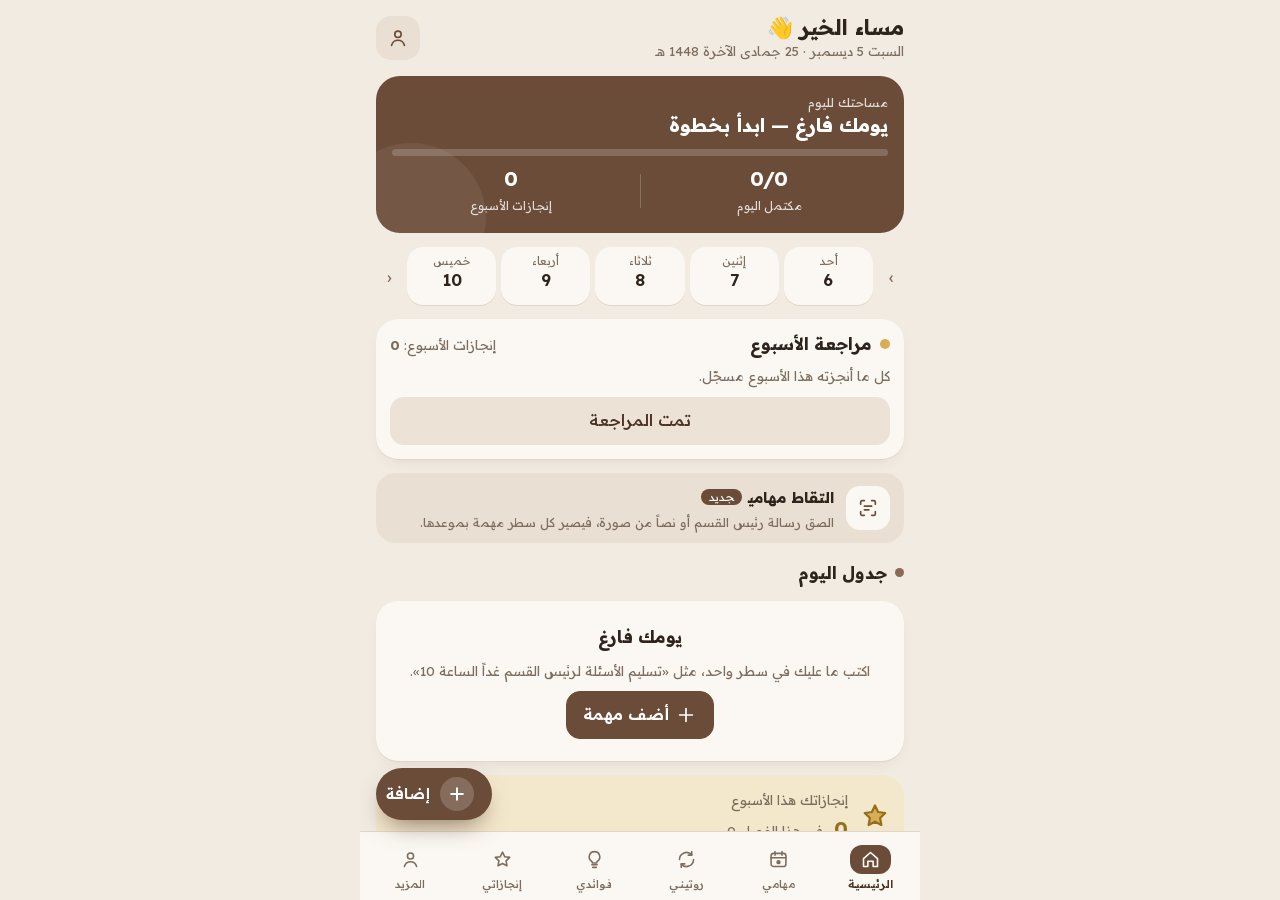
==== commit 1dca1bdc: "أعمالي: «فوائدي» — فوائد وأفكار ويوميات، كتابةً أو بتسجيل صوتي أو بصورة أو بنص من صورة، ولكل قسم فهر" ====
--- a/index.html
+++ b/index.html
@@ -9,7 +9,7 @@
 <meta name="apple-mobile-web-app-status-bar-style" content="default">
 <meta name="theme-color" content="#f1ebe2">
 <meta name="color-scheme" content="light only">
-<meta http-equiv="Content-Security-Policy" content="default-src 'self'; script-src 'self' 'unsafe-inline'; style-src 'self' 'unsafe-inline'; img-src 'self' data: blob:; font-src 'self'; connect-src 'self'; frame-src 'none'; object-src 'none'">
+<meta http-equiv="Content-Security-Policy" content="default-src 'self'; script-src 'self' 'unsafe-inline'; style-src 'self' 'unsafe-inline'; img-src 'self' data: blob:; media-src 'self' blob:; font-src 'self'; connect-src 'self'; frame-src 'none'; object-src 'none'">
 <title>أعمالي</title>
 <link rel="manifest" href="manifest.webmanifest">
 <link rel="apple-touch-icon" href="icons/apple-touch-icon.png">
@@ -308,8 +308,8 @@
 
 /* الشريط السفلي والزر العائم */
 .tabbar{position:absolute;left:0;right:0;bottom:0;background:var(--surface);box-shadow:0 -1px 0 var(--border);padding:6px max(4px,env(safe-area-inset-right,0px)) env(safe-area-inset-bottom,0px) max(4px,env(safe-area-inset-left,0px));display:flex;z-index:10}
-.tabbar button{flex:1;min-width:0;min-height:62px;border:0;background:transparent;display:flex;flex-direction:column;align-items:center;justify-content:center;gap:2px;font-size:11.5px;font-weight:500;color:var(--muted);padding:4px 0}
-.tabbar button svg.ic{box-sizing:content-box;padding:4px 14px;border-radius:12px;width:21px;height:21px}
+.tabbar button{flex:1;min-width:0;min-height:62px;border:0;background:transparent;display:flex;flex-direction:column;align-items:center;justify-content:center;gap:2px;font-size:11px;white-space:nowrap;font-weight:500;color:var(--muted);padding:4px 0}
+.tabbar button svg.ic{box-sizing:content-box;padding:4px 10px;border-radius:12px;width:21px;height:21px}
 .tabbar button[aria-pressed=true]{color:var(--brown-ink);font-weight:600}
 .tabbar button[aria-pressed=true] svg.ic{background:var(--brown);color:#fff}
 .fab{position:absolute;left:max(16px,env(safe-area-inset-left,0px));bottom:calc(80px + env(safe-area-inset-bottom,0px));z-index:11;min-height:52px;border-radius:999px;border:0;background:var(--brown);color:#fff;box-shadow:0 12px 26px -10px rgba(75,52,38,.7);display:flex;align-items:center;gap:10px;padding:0 18px 0 10px;font-weight:600;font-size:15px}
@@ -372,6 +372,60 @@
   .bar i,.layer,.sheetp,.pop .ck,.it.pop .t::after,.pop .spk,.fold{animation:none!important}
   .pop .ck svg path{animation:none;stroke-dashoffset:0}
 }
+
+/* فوائدي: لكل قسم لونه — الفوائد عسلية، والأفكار سماوية، واليوميات وردية */
+.kinds{display:grid;grid-template-columns:repeat(3,minmax(0,1fr));gap:8px}
+.kd{border:0;border-radius:18px;padding:10px 6px;display:flex;flex-direction:column;align-items:center;gap:1px;min-height:92px;justify-content:center}
+.kd b{font-size:22px;color:var(--text);line-height:1.2}
+.kd span{font-size:13px;font-weight:600}
+.kf,.ks.kf{background:var(--honey);color:var(--honey-ink)}.ki,.ks.ki{background:var(--sky);color:var(--sky-ink)}.ky,.ks.ky{background:var(--rose);color:var(--rose-ink)}
+.kd[aria-pressed=true],.ks[aria-pressed=true]{box-shadow:inset 0 0 0 2px currentColor}
+.chip i{font-style:normal;color:var(--muted);font-size:12px}
+.chip[aria-pressed=true] i{color:var(--cream-hi)}
+.notes{display:flex;flex-direction:column;gap:10px}
+.note{background:var(--surface);border-radius:20px;padding:12px 13px;box-shadow:var(--lift);display:flex;flex-direction:column;gap:8px;border-inline-start:4px solid var(--nk)}
+.note.kf{--nk:var(--honey-bright);color:var(--text)}.note.ki{--nk:#7f9cc4;color:var(--text)}.note.ky{--nk:#d79a91;color:var(--text)}
+.note .nb{border:0;background:transparent;padding:0;text-align:start;display:flex;flex-direction:column;gap:5px;color:var(--text);width:100%}
+.note .hd{display:flex;align-items:center;gap:8px;font-size:12px;color:var(--muted);flex-wrap:wrap}
+.note .src{display:inline-flex;align-items:center;gap:4px;background:var(--raised);border-radius:999px;padding:1px 9px;color:var(--brown)}
+.note .src svg.ic{width:14px;height:14px}
+.note .dt{margin-inline-start:auto}
+.note b{font-size:15.5px;line-height:1.5;overflow-wrap:anywhere}
+.note p{font-size:14px;line-height:1.75;color:#4d3f35;white-space:pre-line;overflow-wrap:anywhere}
+.note .tag{align-self:flex-start}
+.mini.sky{background:var(--sky);color:var(--sky-ink);box-shadow:none;align-self:flex-start;font-weight:600}
+.nday{display:flex;justify-content:space-between;gap:8px;font-size:13px;font-weight:600;color:var(--muted);padding:4px 2px 0}
+.audio{display:flex;align-items:center;gap:10px;background:var(--raised);border-radius:14px;padding:6px 10px}
+.audio.big{padding:10px 12px}
+.play{width:40px;height:40px;border-radius:50%;border:0;background:var(--brown);color:#fff;display:flex;align-items:center;justify-content:center;flex:0 0 auto;padding:0}
+.play svg.ic{width:16px;height:16px}
+.wave{flex:1;display:flex;align-items:center;gap:2px;height:28px;min-width:0}
+.wave i{flex:1;background:var(--brown-soft);border-radius:2px;opacity:.55}
+.audio small{font-size:12px;color:var(--muted);direction:ltr}
+.photo{border:0;padding:0;border-radius:14px;overflow:hidden;background:var(--raised);display:block;width:100%}
+.photo img{display:block;width:100%;max-height:220px;object-fit:cover;min-height:80px}
+.nimg{border-radius:16px;overflow:hidden;background:var(--raised)}
+.nimg img{display:block;width:100%;max-height:260px;object-fit:contain}
+.nimg.big img{max-height:420px}
+.kseg{display:grid;grid-template-columns:repeat(3,minmax(0,1fr));gap:6px}
+.ks{border:0;border-radius:14px;font-size:14px;font-weight:600;min-height:46px;display:flex;align-items:center;justify-content:center;gap:5px;padding:0 4px}
+.ks svg.ic{width:18px;height:18px}
+.methods{display:grid;grid-template-columns:repeat(2,minmax(0,1fr));gap:8px}
+.mt{border:0;border-radius:16px;background:var(--surface);box-shadow:inset 0 0 0 1px var(--border);padding:10px;display:flex;align-items:center;gap:9px;text-align:start;color:var(--text);min-height:60px}
+.mt .ico{width:40px;height:40px;border-radius:12px;background:var(--active);color:var(--brown);display:flex;align-items:center;justify-content:center;flex:0 0 auto}
+.mt b{font-size:14px;display:block;line-height:1.3}.mt small{font-size:11.5px;color:var(--muted)}
+.mt[aria-pressed=true]{background:var(--brown);color:#fff;box-shadow:none}.mt[aria-pressed=true] .ico{background:rgba(255,255,255,.16);color:#fff}.mt[aria-pressed=true] small{color:var(--cream-hi)}
+.rec{display:flex;flex-direction:column;align-items:center;gap:12px;padding:8px 0}
+.mic{width:92px;height:92px;border-radius:50%;border:0;background:var(--rose-ink);color:#fff;display:flex;align-items:center;justify-content:center;position:relative;padding:0}
+.mic svg.ic{width:38px;height:38px}
+.mic.on::before,.mic.on::after{content:"";position:absolute;inset:-10px;border-radius:50%;border:2px solid var(--rose-ink);opacity:.35;animation:micring 1.8s ease-out infinite}
+.mic.on::after{animation-delay:.9s}
+@keyframes micring{from{transform:scale(.9);opacity:.5}to{transform:scale(1.35);opacity:0}}
+.timer{font-size:34px;font-weight:600;color:var(--brown-ink)}
+.livewave{display:flex;align-items:center;gap:3px;height:54px;width:100%}
+.livewave i{flex:1;background:var(--brown);border-radius:3px;height:14%;transition:height .1s linear}
+.tip{background:var(--sage);color:var(--sage-ink);border-radius:14px;padding:10px 12px;font-size:13px;line-height:1.65}
+@media (prefers-reduced-motion: reduce){.mic.on::before,.mic.on::after{animation:none}.livewave i{transition:none}}
 </style>
 </head>
 <body>
@@ -381,6 +435,7 @@
   <nav class="tabbar" id="tabs" aria-label="الأقسام" hidden></nav>
   <div id="layer"></div>
   <input type="file" id="filein" accept=".json,application/json,text/plain" hidden>
+  <input type="file" id="imgin" accept="image/*" hidden>
 </div>
 
 <script>
@@ -393,8 +448,9 @@
    - «روتيني»: عادات يومية مع الاستمرارية وأفضل سلسلة.
    - «التقاط مهامي»: كل سطر من نص ملصوق يصير مهمة.
    - التنبيه في تقويم الآيفون عبر اختصار «a3mali-taqweem» بدل «تذكيرات».
+   - «فوائدي» (2026-10-24b): فوائد وأفكار ويوميات، كتابةً أو صوتاً أو صورةً أو نصاً من صورة (بالنص المباشر في الآيفون).
    وبقي من الإصدار الثاني: بعد الدوام، وآخر موعد، والخطوات، ونقاط الاجتماع، ومراجعة الأسبوع، وأبرز الإنجازات، والبحث. */
-var APPV='2026-10-24a';
+var APPV='2026-10-24b';
 var DAYS=['الأحد','الإثنين','الثلاثاء','الأربعاء','الخميس','الجمعة','السبت'];
 var DSHORT=['أحد','إثنين','ثلاثاء','أربعاء','خميس','جمعة','سبت'];
 var MONTHS=['يناير','فبراير','مارس','أبريل','مايو','يونيو','يوليو','أغسطس','سبتمبر','أكتوبر','نوفمبر','ديسمبر'];
@@ -452,9 +508,9 @@
 
 /* ---------- البيانات ---------- */
 function uid(){return Date.now().toString(36)+Math.random().toString(36).slice(2,8);}
-function blank(){return {v:3,profile:{name:'',school:'',subject:'التربية الإسلامية'},items:[],ach:[],trash:[],lastBackup:0,created:Date.now(),remind:{method:'cal',lead:15,calOk:false,auto:true},review:'',rvSkip:[],hijriAdj:0};}
+function blank(){return {v:3,profile:{name:'',school:'',subject:'التربية الإسلامية'},items:[],ach:[],notes:[],topics:['التدريس','القرآن وعلومه','إدارة الصف','التقنية'],trash:[],lastBackup:0,created:Date.now(),remind:{method:'cal',lead:15,calOk:false,auto:true},review:'',rvSkip:[],hijriAdj:0};}
 var D=null,DB=null,SAVE={ok:true},LSK='a3mali:data';
-function idbOpen(){return new Promise(function(res,rej){try{var r=indexedDB.open('a3mali',1);r.onupgradeneeded=function(){r.result.createObjectStore('kv');};r.onsuccess=function(){res(r.result);};r.onerror=function(){rej(r.error);};}catch(e){rej(e);}});}
+function idbOpen(){return new Promise(function(res,rej){try{var r=indexedDB.open('a3mali',2);r.onupgradeneeded=function(){var db=r.result;if(!db.objectStoreNames.contains('kv'))db.createObjectStore('kv');if(!db.objectStoreNames.contains('media'))db.createObjectStore('media');};r.onsuccess=function(){res(r.result);};r.onerror=function(){rej(r.error);};}catch(e){rej(e);}});}
 function load(){
   return idbOpen().then(function(db){DB=db;return new Promise(function(res){var q=db.transaction('kv').objectStore('kv').get('data');q.onsuccess=function(){res(q.result||null);};q.onerror=function(){res(null);};});})
   .catch(function(){DB=null;return null;})
@@ -472,13 +528,14 @@
   /* ترقية الإصدار الثاني: «تذكيرات» تصير «التقويم» عبر الاختصار الجديد، ويلزم تثبيته مرة أخرى */
   if(d.v<3){d.v=3;var r0=d.remind||{};d.remind=Object.assign({},r0,{method:r0.method==='ics'?'ics':'cal',calOk:false,auto:true});delete d.remind.scOk;}
   ['profile','remind'].forEach(function(k){d[k]=Object.assign({},b[k],d[k]||{});});
-  ['items','ach','trash','rvSkip'].forEach(function(k){if(!Array.isArray(d[k]))d[k]=[];});
+  ['items','ach','notes','trash','rvSkip'].forEach(function(k){if(!Array.isArray(d[k]))d[k]=[];});
+  if(!Array.isArray(d.topics))d.topics=b.topics.slice();
   if(typeof d.review!=='string')d.review='';if(typeof d.hijriAdj!=='number')d.hijriAdj=0;
   /* سلة المحذوفات تحتفظ بما حُذف ٣٠ يوماً */
   var cut=Date.now()-30*864e5;d.trash=d.trash.filter(function(x){return (x.at||0)>cut;});return d;}
 
 /* ---------- الحالة ---------- */
-var UI={tab:'today',day:null,term:null,cat:null,q:'',sel:null,cal:null,tseg:'day',qf:'',capTxt:'',capDef:'today'},RING={};
+var UI={tab:'today',day:null,term:null,cat:null,q:'',sel:null,cal:null,tseg:'day',qf:'',capTxt:'',capDef:'today',nk:'f',nq:'',ntopic:''},RING={};
 function item(id){return D.items.filter(function(x){return x.id===id;})[0];}
 function achById(id){return D.ach.filter(function(x){return x.id===id;})[0];}
 /* هل العنصر في هذا اليوم؟ المتكرر أسبوعياً يظهر في أيامه من تاريخ بدايته */
@@ -697,21 +754,22 @@
     '<button class="btn pri" data-act="backup">حفظ نسخة احتياطية الآن</button><button class="btn" data-act="restore">استرجاع من نسخة</button></div>'+
   '<div class="card"><b>التاريخ الهجري</b><p class="small dim">يُحسب بتقويم أم القرى، وقد يختلف يوماً عن إعلان الكويت. اليوم: '+hijri(today())+'</p>'+
     '<div class="seg">'+[[-1,'ناقص يوم'],[0,'كما هو'],[1,'زائد يوم']].map(function(o){return '<button data-act="hadj" data-v="'+o[0]+'" aria-pressed="'+(D.hijriAdj===o[0])+'">'+o[1]+'</button>';}).join('')+'</div></div>'+
-  '<div class="card"><b>الخصوصية</b><p class="small dim">لا تكتب أسماء الطلاب أو أولياء الأمور أو أرقامهم في المهام والملاحظات. البرنامج لا يرسل شيئاً إلى أي مكان، والموعد يبقى في تقويم هاتفك.</p><span class="small" id="pers">حالة التخزين الدائم: …</span></div>'+
+  '<div class="card"><b>الخصوصية</b><p class="small dim">لا تكتب أسماء الطلاب أو أولياء الأمور أو أرقامهم في المهام والملاحظات. البرنامج لا يرسل شيئاً إلى أي مكان: الصور والتسجيلات والمواعيد تبقى على هاتفك، وتدخل الصور والتسجيلات في النسخة الاحتياطية فيكبر حجمها.</p><span class="small" id="pers">حالة التخزين الدائم: …</span></div>'+
   '<div class="card"><div class="row"><b>المحذوفات</b><span class="small dim"><span class="num">'+D.trash.length+'</span> · تبقى ٣٠ يوماً</span></div>'+
-    (D.trash.length?D.trash.slice().reverse().slice(0,8).map(function(x){var o=x.obj;return '<div class="row"><span class="small">'+esc(o.title)+' <span class="dim">· '+(x.kind==='ach'?'إنجاز':o.type==='habit'?'روتين':'مهمة')+'</span></span><button class="mini" data-act="untrash" data-id="'+o.id+'">إرجاع</button></div>';}).join(''):'<span class="small dim">لا شيء.</span>')+'</div>'+
+    (D.trash.length?D.trash.slice().reverse().slice(0,8).map(function(x){var o=x.obj;return '<div class="row"><span class="small">'+esc(o.title||(o.text||'').slice(0,40))+' <span class="dim">· '+(x.kind==='ach'?'إنجاز':x.kind==='note'?NK[o.kind][0]:o.type==='habit'?'روتين':'مهمة')+'</span></span><button class="mini" data-act="untrash" data-id="'+o.id+'">إرجاع</button></div>';}).join(''):'<span class="small dim">لا شيء.</span>')+'</div>'+
   '<button class="btn danger" data-act="wipe" data-confirm="1">حذف كل البيانات من هذا الهاتف</button>';
 }
 function tabbar(){
-  var el=document.getElementById('tabs'),T=[['today','الرئيسية',IC.home],['tasks','مهامي',IC.today],['habit','روتيني',IC.rep],['ach','إنجازاتي',IC.star],['more','المزيد',IC.user]];
+  var el=document.getElementById('tabs'),T=[['today','الرئيسية',IC.home],['tasks','مهامي',IC.today],['habit','روتيني',IC.rep],['notes','فوائدي',IC.bulb],['ach','إنجازاتي',IC.star],['more','المزيد',IC.user]];
   el.hidden=false;el.innerHTML=T.map(function(t){return '<button data-act="tab" data-id="'+t[0]+'" aria-pressed="'+(UI.tab===t[0])+'">'+t[2]+'<span>'+t[1]+'</span></button>';}).join('');
   /* الزر العائم يتبع الشاشة: روتين جديد في «روتيني»، ويختفي في «إنجازاتي» (فيها زرها) و«المزيد» */
-  var f=document.getElementById('fab'),k={habit:['habit','روتين جديد'],tasks:['','مهمة جديدة']}[UI.tab]||['','إضافة'];
-  f.hidden=UI.tab==='more'||UI.tab==='ach';f.dataset.type=k[0];f.innerHTML='<span class="pl">'+IC.plus+'</span>'+k[1];f.setAttribute('aria-label',k[1]);
+  var f=document.getElementById('fab'),k={habit:['habit','روتين جديد'],tasks:['','مهمة جديدة'],notes:['','تدوين جديد']}[UI.tab]||['','إضافة'];
+  f.hidden=UI.tab==='more'||UI.tab==='ach';f.dataset.type=k[0];f.dataset.act=UI.tab==='notes'?'nadd':'add';f.dataset.k=UI.nk||'f';f.innerHTML='<span class="pl">'+IC.plus+'</span>'+k[1];f.setAttribute('aria-label',k[1]);
 }
 function render(keep){
   var sc=document.getElementById('scr'),y=sc.scrollTop;
-  sc.innerHTML={today:vToday,tasks:vTasks,habit:vHabits,ach:vAch,more:vMore}[UI.tab]();
+  sc.innerHTML={today:vToday,tasks:vTasks,habit:vHabits,notes:vNotes,ach:vAch,more:vMore}[UI.tab]();
+  if(UI.tab==='notes')hydrate(sc);
   tabbar();sc.scrollTop=keep?y:0;
   if(UI.tab==='more')persistState();
 }
@@ -723,7 +781,9 @@
 function layer(html,still){var ot=document.getElementById('toast');if(ot)ot.remove();var L=document.getElementById('layer'),had=!!L.innerHTML,y=0,old=L.querySelector('.sheetp');if(old)y=old.scrollTop;
   L.innerHTML='<div class="layer'+(had||still?' still':'')+'" data-act="shade"><div class="sheetp" role="dialog" aria-modal="true"><span class="grab"></span>'+html+'</div></div>';
   if(had||still){var n=L.querySelector('.sheetp');if(n)n.scrollTop=y;}}
-function closeLayer(){document.getElementById('layer').innerHTML='';ED=null;}
+function closeLayer(){document.getElementById('layer').innerHTML='';ED=null;
+  /* إغلاق لوحة التدوين يلغي التسجيل الجاري ويوقف الاستماع */
+  if(NE){recCancel();if(PLAY&&PLAY.id==='pend'){PLAY.a.pause();PLAY=null;}if(NE.pendUrl)URL.revokeObjectURL(NE.pendUrl);NE=null;}}
 /* اختيار التاريخ: «اليوم» و«غداً» للسرعة، ثم تقويم الشهر كاملاً */
 function datePick(cur,allowNone,act,viewKey){var t=today(),q=[[t,'اليوم'],[addDays(t,1),'غداً']];
   var h='<div class="chips">'+q.map(function(x){return '<button class="chip" data-act="'+act+'" data-d="'+x[0]+'" aria-pressed="'+(cur===x[0])+'">'+x[1]+'</button>';}).join('')+
@@ -862,6 +922,178 @@
   shareFile((it.title.slice(0,30).replace(/[\/\\:*?"<>|]+/g,'-')||'موعد')+'.ics',icsFor(it),'text/calendar').then(function(ok){if(ok){it.cal=calKey(it);save();toast('اختر «إضافة» في التقويم ليرنّ في وقته');}});return true;
 }
 
+/* ---------- فوائدي: فوائد وأفكار ويوميات، كتابةً أو صوتاً أو صورةً أو نصاً من صورة ----------
+   التدوين: {id, kind: f فائدة | i فكرة | y يوميات, title, text, topic (للفوائد), src, method: w|v|p|o, date, time, created, media[{id,type:audio|image,dur}], task}
+   الصوت والصور في مخزن IndexedDB مستقل اسمه media ({t: نوع الملف, b: ArrayBuffer})، ولا تغادر الهاتف إلا في النسخة الاحتياطية. */
+var NK={f:['فائدة','فوائد','الفائدة'],i:['فكرة','أفكار','الفكرة'],y:['يوميات','يوميات','اليوميات']};
+var NM={w:['كتابة','بلوحة المفاتيح'],v:['تسجيل صوتي','يُحفظ صوتك'],p:['تصوير','صورة تُحفظ'],o:['نص من صورة','من كتاب أو سبورة']};
+var NE=null,REC=null,PLAY=null,MURL={};
+IC.bulb=svg('<path d="M9 18h6M10 21h4M12 3a6 6 0 0 0-3.5 10.9c.6.5 1 1.2 1 2.1h5c0-.9.4-1.6 1-2.1A6 6 0 0 0 12 3z"/>');
+IC.spark=svg('<path d="M12 3l2.2 5.6L20 9.3l-4.5 3.9 1.4 5.8L12 16l-4.9 3 1.4-5.8L4 9.3l5.8-.7z"/>');
+IC.diary=svg('<path d="M6 3h11a2 2 0 0 1 2 2v16l-3-2-3 2-3-2-3 2V4a1 1 0 0 1 1-1z"/><path d="M9 8h7M9 12h7"/>');
+IC.pen=svg('<path d="M4 20h4L19 9l-4-4L4 16z"/><path d="M13.5 6.5l4 4"/>');
+IC.mic=svg('<rect x="9" y="3" width="6" height="11" rx="3"/><path d="M5.5 11a6.5 6.5 0 0 0 13 0M12 17.5V21"/>');
+IC.cam=svg('<path d="M4 8h3l1.5-2.5h7L17 8h3v11H4z"/><circle cx="12" cy="13" r="3.5"/>');
+IC.play='<svg class="ic" viewBox="0 0 24 24" aria-hidden="true"><path d="M8 5v14l11-7z" fill="currentColor" stroke="none"/></svg>';
+IC.pause='<svg class="ic" viewBox="0 0 24 24" aria-hidden="true"><path d="M7 5h3.5v14H7zM13.5 5H17v14h-3.5z" fill="currentColor" stroke="none"/></svg>';
+var NKI={f:IC.bulb,i:IC.spark,y:IC.diary},NMI={w:IC.pen,v:IC.mic,p:IC.cam,o:IC.scan};
+function noteById(id){return D.notes.filter(function(x){return x.id===id;})[0];}
+function mmss(s){s=Math.max(0,Math.round(s||0));return Math.floor(s/60)+':'+pad2(s%60);}
+
+/* المخزن: الوسائط تُحفظ ArrayBuffer مع نوعها، لأنه أضمن من Blob في سفاري القديم */
+function mediaTx(mode,fn){return new Promise(function(res,rej){if(!DB||!DB.objectStoreNames.contains('media')){rej(new Error('nodb'));return;}
+  try{var tx=DB.transaction('media',mode),st=tx.objectStore('media'),out=fn(st);tx.oncomplete=function(){res(out&&out.result!==undefined?out.result:out);};tx.onerror=tx.onabort=function(){rej(tx.error);};}catch(e){rej(e);}});}
+function blobBuf(b){return b.arrayBuffer?b.arrayBuffer():new Promise(function(r){var f=new FileReader();f.onload=function(){r(f.result);};f.readAsArrayBuffer(b);});}
+function mediaPut(id,blob){return blobBuf(blob).then(function(buf){return mediaTx('readwrite',function(st){st.put({t:blob.type,b:buf},id);});});}
+function mediaGet(id){return mediaTx('readonly',function(st){return st.get(id);}).then(function(v){return v?new Blob([v.b],{type:v.t}):null;});}
+function mediaKeys(){return mediaTx('readonly',function(st){return st.getAllKeys();});}
+function mediaDel(id){return mediaTx('readwrite',function(st){st.delete(id);});}
+function mediaUrl(id){if(MURL[id])return Promise.resolve(MURL[id]);return mediaGet(id).then(function(b){if(!b)return null;MURL[id]=URL.createObjectURL(b);return MURL[id];});}
+/* الوسائط التي لم يعد يشير إليها تدوين ولا محذوف تُحذف عند الفتح */
+function mediaRefs(){var r={};D.notes.concat(D.trash.filter(function(t){return t.kind==='note';}).map(function(t){return t.obj;})).forEach(function(n){(n.media||[]).forEach(function(m){r[m.id]=1;});});return r;}
+function mediaClean(){var r=mediaRefs();mediaKeys().then(function(ks){(ks||[]).forEach(function(k){if(!r[k])mediaDel(k).catch(function(){});});}).catch(function(){});}
+/* الصور والتسجيلات تظهر بعد الرسم، حين تُقرأ من المخزن */
+function hydrate(root){(root||document).querySelectorAll('img[data-mid]').forEach(function(im){var id=im.dataset.mid;mediaUrl(id).then(function(u){if(u&&im.isConnected)im.src=u;}).catch(function(){});});}
+/* تصغير الصورة إلى ١٦٠٠ نقطة: تكفي لقراءة النص فيها، وتوفّر المساحة */
+function shrinkImage(file){return new Promise(function(res){var u=URL.createObjectURL(file),im=new Image();
+  im.onload=function(){var s=Math.min(1,1600/Math.max(im.naturalWidth,im.naturalHeight)),c=document.createElement('canvas');c.width=Math.round(im.naturalWidth*s);c.height=Math.round(im.naturalHeight*s);
+    c.getContext('2d').drawImage(im,0,0,c.width,c.height);URL.revokeObjectURL(u);c.toBlob(function(b){res(b||file);},'image/jpeg',.82);};
+  im.onerror=function(){URL.revokeObjectURL(u);res(file);};im.src=u;});}
+
+/* ---------- الشاشة ---------- */
+function audioRow(m,label){return '<div class="audio"><button class="play'+(PLAY&&PLAY.id===m.id&&!PLAY.a.paused?' on':'')+'" data-act="nplay" data-mid="'+m.id+'" aria-label="تشغيل '+esc(label||'التسجيل')+'">'+(PLAY&&PLAY.id===m.id&&!PLAY.a.paused?IC.pause:IC.play)+'</button><span class="wave" aria-hidden="true">'+waveBars(m.id)+'</span><small class="num">'+mmss(m.dur)+'</small></div>';}
+function waveBars(seed){var h='',n=0;for(var i=0;i<seed.length;i++)n+=seed.charCodeAt(i);for(var j=0;j<24;j++){h+='<i style="height:'+(22+Math.abs(Math.sin(j*1.7+n))*78).toFixed(0)+'%"></i>';}return h;}
+function noteCard(n){var med=n.media||[],img=med.filter(function(m){return m.type==='image';})[0],aud=med.filter(function(m){return m.type==='audio';})[0],t=today();
+  var when=n.kind==='y'?fmtT(n.time||''):(n.date===t?'اليوم':relDay(n.date));
+  return '<div class="note k'+n.kind+'"><button class="nb" data-act="nedit" data-id="'+n.id+'"><span class="hd"><span class="src">'+NMI[n.method||'w']+NM[n.method||'w'][0]+'</span>'+(n.topic?'<span>'+esc(n.topic)+'</span>':'')+'<span class="dt">'+when+'</span></span>'+
+    (n.title?'<b>'+esc(n.title)+'</b>':'')+(n.text?'<p>'+esc(n.text.length>220?n.text.slice(0,220)+'…':n.text)+'</p>':'')+'</button>'+
+    (aud?audioRow(aud,n.title):'')+(img?'<button class="photo" data-act="nedit" data-id="'+n.id+'"><img data-mid="'+img.id+'" alt="'+esc(n.title||'صورة')+'"></button>':'')+
+    (n.src?'<span class="tag">من: '+esc(n.src)+'</span>':'')+
+    (n.kind==='i'?(n.task&&item(n.task)?'<span class="tag" style="background:var(--sage);color:var(--sage-ink)">صارت مهمة ✓</span>':'<button class="mini sky" data-act="note2task" data-id="'+n.id+'">← مهمة</button>'):'')+'</div>';}
+function vNotes(){
+  var k=UI.nk||'f',q=(UI.nq||'').trim().toLowerCase(),all=D.notes,cnt={f:0,i:0,y:0};all.forEach(function(n){cnt[n.kind]=(cnt[n.kind]||0)+1;});
+  var h='<div class="ph"><div><h1>فوائدي</h1><div class="sub">ما تعلّمته، وما خطر لك، ويومك</div></div></div>'+
+    '<div class="kinds" role="group" aria-label="الأقسام">'+['f','i','y'].map(function(x){return '<button class="kd k'+x+'" data-act="nk" data-k="'+x+'" aria-pressed="'+(k===x)+'">'+NKI[x]+'<b class="num">'+cnt[x]+'</b><span>'+NK[x][1]+'</span></button>';}).join('')+'</div>'+
+    '<label class="search">'+IC.search+'<input type="search" id="nq" data-nsearch="1" value="'+esc(UI.nq||'')+'" placeholder="ابحث في '+(k==='f'?'فوائدك':k==='i'?'أفكارك':'يومياتك')+'" aria-label="بحث" enterkeyhint="search"></label>';
+  var list=all.filter(function(n){return n.kind===k;});
+  if(k==='f'){var tc={};list.forEach(function(n){if(n.topic)tc[n.topic]=(tc[n.topic]||0)+1;});
+    var tops=D.topics.filter(function(t){return tc[t];});Object.keys(tc).forEach(function(t){if(tops.indexOf(t)<0)tops.push(t);});
+    if(list.length)h+='<div class="sec"><i style="background:var(--honey-bright)"></i>فهرس الموضوعات</div><div class="chips"><button class="chip" data-act="ntopic" data-t="" aria-pressed="'+!UI.ntopic+'">الكل <i class="num">'+list.length+'</i></button>'+
+      tops.map(function(t){return '<button class="chip" data-act="ntopic" data-t="'+esc(t)+'" aria-pressed="'+(UI.ntopic===t)+'">'+esc(t)+' <i class="num">'+tc[t]+'</i></button>';}).join('')+'</div>';
+    if(UI.ntopic)list=list.filter(function(n){return n.topic===UI.ntopic;});}
+  h+='<div id="nres">'+notesList(list,k,q)+'</div>';
+  return h;}
+function notesList(list,k,q){
+  if(q)list=list.filter(function(n){return [n.title,n.text,n.topic,n.src].some(function(s){return String(s||'').toLowerCase().indexOf(q)>=0;});});
+  list=list.slice().sort(function(a,b){return (b.date+(b.time||''))<(a.date+(a.time||''))?-1:(b.date+(b.time||''))>(a.date+(a.time||''))?1:(b.created||0)-(a.created||0);});
+  if(!list.length)return q?'<p class="small dim">لا نتائج لـ«'+esc(q)+'».</p>':'<div class="empty"><b>'+{f:'لا فوائد بعد',i:'لا أفكار بعد',y:'لا يوميات بعد'}[k]+'</b><span class="small dim">'+
+    {f:'قيّد ما تتعلمه من دورة أو كتاب أو زميل، ورتّبه بالموضوعات.',i:'فكرة لدرس أو نشاط أو مبادرة؟ دوّنها الآن، وحوّلها إلى مهمة حين تجهز.',y:'سطور عن يومك، أو تسجيل بصوتك، أو صورة من الفصل.'}[k]+
+    '</span><button class="btn pri" data-act="nadd" data-k="'+k+'">'+IC.plus+' '+NK[k][0]+' جديدة</button></div>';
+  if(k!=='y')return '<div class="notes">'+list.map(noteCard).join('')+'</div>';
+  var h='',last='';list.forEach(function(n){if(n.date!==last){if(last)h+='</div>';h+='<div class="nday"><span>'+fd(n.date)+'</span><span>'+hijri(n.date)+'</span></div><div class="notes">';last=n.date;}h+=noteCard(n);});
+  return h+'</div>';}
+
+/* ---------- لوحة التدوين ---------- */
+function openNote(o){o=o||{};NE={id:null,kind:o.kind||UI.nk||'f',method:o.method||'w',title:'',text:'',topic:o.kind==='f'||!o.kind?(UI.ntopic||''):'',src:'',media:[],pend:null,keepImg:true,newTopic:''};noteSheet();
+  setTimeout(function(){var i=document.getElementById('ntx');if(i&&NE&&NE.method==='w')i.focus();},60);}
+function openNoteEdit(id){var n=noteById(id);if(!n)return;NE={id:id,kind:n.kind,method:n.method||'w',title:n.title||'',text:n.text||'',topic:n.topic||'',src:n.src||'',media:(n.media||[]).slice(),pend:null,keepImg:true,newTopic:''};noteSheet();}
+function pendHtml(){var e=NE,p=e.pend;
+  if(e.method==='v'){
+    if(REC)return '<div class="rec"><div class="mic on">'+IC.mic+'</div><div class="timer num" id="rtime">'+mmss((Date.now()-REC.t0)/1000)+'</div><div class="livewave" id="rbars">'+new Array(28).join('<i></i>')+'<i></i></div>'+
+      '<button class="btn pri" style="width:100%" data-act="recstop">إنهاء التسجيل</button></div>';
+    if(p)return '<div class="audio big"><button class="play" data-act="pplay" aria-label="استمع إلى التسجيل">'+(PLAY&&PLAY.id==='pend'&&!PLAY.a.paused?IC.pause:IC.play)+'</button><span class="wave">'+waveBars('pend'+p.dur)+'</span><small class="num">'+mmss(p.dur)+'</small></div><button class="btn plain" data-act="recstart">أعد التسجيل</button>';
+    return '<div class="rec"><button class="mic" data-act="recstart" aria-label="ابدأ التسجيل">'+IC.mic+'</button><span class="small dim">المس الميكروفون لتبدأ</span></div>';}
+  if(e.method==='p'||e.method==='o'){
+    var pick='<button class="btn soft" data-act="npick">'+IC.cam+' '+(p?'صورة أخرى':'التقط صورة أو اختر من الصور')+'</button>';
+    if(!p)return pick;
+    return '<div class="nimg'+(e.method==='o'?' big':'')+'"><img src="'+e.pendUrl+'" alt="الصورة المختارة"></div>'+
+      (e.method==='o'?'<div class="tip">المس النص في الصورة مطوّلاً، ثم «تحديد الكل» ثم «نسخ»، ثم اضغط «لصق النص» أدناه. وصحّح ما يلزم قبل الحفظ.</div><button class="btn" data-act="npaste">لصق النص</button>':'')+pick;}
+  return '';}
+function noteSheet(still){
+  var e=NE,isNew=!e.id,txtLbl=e.method==='o'?'النص المأخوذ من الصورة':e.method==='w'?(e.kind==='y'?'يومك':'النص'):'نص أو تعليق (اختياري)';
+  var h='<div class="row"><h2>'+(isNew?'تدوين جديد':'تعديل '+NK[e.kind][2])+'</h2><button class="btn plain" data-act="closel">إغلاق</button></div>'+
+    '<span class="lbl">ماذا تدوّن؟</span><div class="kseg" role="group" aria-label="النوع">'+['f','i','y'].map(function(x){return '<button class="ks k'+x+'" data-act="nkind" data-k="'+x+'" aria-pressed="'+(e.kind===x)+'">'+NKI[x]+NK[x][0]+'</button>';}).join('')+'</div>';
+  if(isNew)h+='<span class="lbl">كيف تدوّنها؟</span><div class="methods">'+['w','v','p','o'].map(function(m){return '<button class="mt" data-act="nmethod" data-m="'+m+'" aria-pressed="'+(e.method===m)+'"><span class="ico">'+NMI[m]+'</span><span><b>'+NM[m][0]+'</b><small>'+NM[m][1]+'</small></span></button>';}).join('')+'</div>';
+  h+=pendHtml();
+  /* الوسائط المحفوظة من قبل (في التعديل) */
+  e.media.forEach(function(m,i){h+=(m.type==='audio'?audioRow(m,e.title):'<div class="nimg"><img data-mid="'+m.id+'" alt="الصورة"></div>')+'<button class="btn plain" data-act="nmdel" data-i="'+i+'">'+IC.trash+' إزالة '+(m.type==='audio'?'التسجيل':'الصورة')+'</button>';});
+  h+='<input class="field" id="nti" data-nf="title" value="'+esc(e.title)+'" placeholder="'+(e.kind==='y'?'عنوان (اختياري)':'العنوان، مثل: أثر السؤال المفتوح')+'" aria-label="العنوان" autocomplete="off">'+
+    '<label class="lbl" for="ntx">'+txtLbl+'</label><textarea class="field" id="ntx" data-nf="text" rows="'+(e.method==='w'||e.method==='o'?6:3)+'" placeholder="'+(e.kind==='y'?'ماذا حدث اليوم؟ وماذا تعلّمت؟':e.kind==='i'?'اكتب الفكرة كما خطرت لك':'ما الفائدة؟')+'">'+esc(e.text)+'</textarea>';
+  if(e.method==='o'&&e.pend)h+='<div class="sw"><span>احتفظ بالصورة مع النص</span><button class="tog" data-act="nkeep" aria-pressed="'+!!e.keepImg+'" aria-label="احتفظ بالصورة"></button></div>';
+  if(e.kind==='f'){h+='<span class="lbl">الموضوع — للفهرس</span><div class="chips">'+D.topics.map(function(t){return '<button class="chip" data-act="ntp" data-t="'+esc(t)+'" aria-pressed="'+(e.topic===t)+'">'+esc(t)+'</button>';}).join('')+'</div>'+
+    '<div class="row"><input class="field" id="ntn" data-nf="newTopic" value="'+esc(e.newTopic)+'" placeholder="موضوع جديد" aria-label="موضوع جديد" style="flex:1"><button class="mini" data-act="ntadd">إضافة</button></div>';}
+  if(e.kind!=='y')h+='<input class="field" id="nsr" data-nf="src" value="'+esc(e.src)+'" placeholder="المصدر (اختياري): دورة، كتاب، زميل…" aria-label="المصدر">';
+  h+='<span class="hint">لا تكتب أسماء الطلاب أو أولياء الأمور أو أرقامهم.</span><button class="btn pri" data-act="nsave">حفظ '+NK[e.kind][2]+'</button>';
+  if(!isNew)h+='<button class="btn danger" data-act="ndel" data-id="'+e.id+'">'+IC.trash+' حذف</button>';
+  layer(h,still);hydrate(document.getElementById('layer'));}
+
+/* ---------- التسجيل الصوتي ---------- */
+function recStart(){
+  if(!navigator.mediaDevices||!navigator.mediaDevices.getUserMedia||!window.MediaRecorder){refuse('التسجيل غير متاح هنا — حدّث الآيفون أو افتح البرنامج من الأيقونة');return;}
+  if(PLAY){PLAY.a.pause();PLAY=null;}
+  navigator.mediaDevices.getUserMedia({audio:true}).then(function(st){
+    var mt=['audio/mp4','audio/webm;codecs=opus','audio/webm'].filter(function(t){return MediaRecorder.isTypeSupported&&MediaRecorder.isTypeSupported(t);})[0];
+    var mr=mt?new MediaRecorder(st,{mimeType:mt}):new MediaRecorder(st),ch=[],r={mr:mr,st:st,t0:Date.now(),ch:ch};REC=r;
+    mr.ondataavailable=function(ev){if(ev.data&&ev.data.size)ch.push(ev.data);};
+    mr.onstop=function(){st.getTracks().forEach(function(t){t.stop();});if(r.ac)try{r.ac.close();}catch(e){}clearInterval(r.iv);var dur=(Date.now()-r.t0)/1000;REC=null;
+      if(r.discard||!NE)return;NE.pend={kind:'audio',blob:new Blob(ch,{type:(mr.mimeType||mt||'audio/mp4').split(';')[0]}),dur:Math.round(dur)};noteSheet(true);};
+    try{var AC=window.AudioContext||window.webkitAudioContext,ac=new AC(),an=ac.createAnalyser();an.fftSize=64;ac.createMediaStreamSource(st).connect(an);r.ac=ac;r.an=an;r.buf=new Uint8Array(an.frequencyBinCount);}catch(e){}
+    mr.start(1000);noteSheet(true);
+    r.iv=setInterval(function(){var t=document.getElementById('rtime');if(t)t.textContent=mmss((Date.now()-r.t0)/1000);
+      var bars=document.querySelectorAll('#rbars i');if(r.an&&bars.length){r.an.getByteFrequencyData(r.buf);for(var i=0;i<bars.length;i++){var v=r.buf[i%r.buf.length]/255;bars[i].style.height=Math.round(12+v*88)+'%';}}
+      if(Date.now()-r.t0>15*60000)recStop();},120);
+  }).catch(function(){refuse('لم يُسمح بالميكروفون — فعّله لـ«أعمالي» من إعدادات الآيفون');});}
+function recStop(){if(REC&&REC.mr.state!=='inactive')REC.mr.stop();}
+function recCancel(){if(REC){REC.discard=true;recStop();}}
+/* تشغيل التسجيلات: مشغّل واحد في كل مرة */
+function playBlobUrl(id,url){if(PLAY&&PLAY.id===id){if(PLAY.a.paused)PLAY.a.play();else PLAY.a.pause();return;}
+  if(PLAY)PLAY.a.pause();var a=new Audio(url);PLAY={id:id,a:a};a.onended=a.onpause=a.onplay=function(){if(NE)noteSheet(true);else if(UI.tab==='notes')render(true);};a.play().catch(function(){refuse('تعذّر تشغيل التسجيل');});}
+
+/* ---------- العمليات ---------- */
+function noteClick(a,b){
+  if(a==='nk'){UI.nk=b.dataset.k;UI.ntopic='';UI.nq='';render();return false;}
+  if(a==='ntopic'){UI.ntopic=b.dataset.t||'';render(true);return false;}
+  if(a==='nadd'){openNote({kind:b.dataset.k});return false;}
+  if(a==='nedit'){openNoteEdit(b.dataset.id);return false;}
+  if(a==='nkind'){NE.kind=b.dataset.k;noteSheet(true);return false;}
+  if(a==='nmethod'){if(REC)recCancel();NE.method=b.dataset.m;NE.pend=null;noteSheet(true);if(NE.method==='p'||NE.method==='o')document.getElementById('imgin').click();return false;}
+  if(a==='npick'){document.getElementById('imgin').click();return false;}
+  if(a==='npaste'){if(navigator.clipboard&&navigator.clipboard.readText)navigator.clipboard.readText().then(function(t){if(!t){refuse('الحافظة فارغة — انسخ النص من الصورة أولاً');return;}NE.text=(NE.text?NE.text+'\n':'')+t.trim();noteSheet(true);}).catch(function(){refuse('المس حقل النص مطوّلاً واختر «لصق»');});
+    else refuse('المس حقل النص مطوّلاً واختر «لصق»');return false;}
+  if(a==='nkeep'){NE.keepImg=!NE.keepImg;noteSheet(true);return false;}
+  if(a==='recstart'){NE.pend=null;recStart();return false;}
+  if(a==='recstop'){recStop();return false;}
+  if(a==='pplay'){if(NE&&NE.pend){if(!NE.pendUrl)NE.pendUrl=URL.createObjectURL(NE.pend.blob);playBlobUrl('pend',NE.pendUrl);}return false;}
+  if(a==='nplay'){var mid=b.dataset.mid;mediaUrl(mid).then(function(u){if(u)playBlobUrl(mid,u);else refuse('التسجيل غير موجود على هذا الهاتف');}).catch(function(){refuse('تعذّر تشغيل التسجيل');});return false;}
+  if(a==='nmdel'){NE.media.splice(Number(b.dataset.i),1);noteSheet(true);return false;}
+  if(a==='ntp'){NE.topic=NE.topic===b.dataset.t?'':b.dataset.t;noteSheet(true);return false;}
+  if(a==='ntadd'){var nt=(NE.newTopic||'').trim();if(!nt){refuse('اكتب اسم الموضوع');return false;}if(D.topics.indexOf(nt)<0)D.topics.push(nt);NE.topic=nt;NE.newTopic='';noteSheet(true);return true;}
+  if(a==='nsave'){var e=NE,ti=(e.title||'').trim(),tx=(e.text||'').trim(),keepP=e.pend&&!(e.method==='o'&&!e.keepImg);
+    if(REC){refuse('أنهِ التسجيل أولاً');return false;}
+    if(!ti&&!tx&&!keepP&&!e.media.length){refuse(e.method==='v'?'سجّل أولاً':e.method==='p'?'التقط صورة أولاً':'اكتب شيئاً أولاً');return false;}
+    if(/\d{8}/.test(ti+' '+tx)){refuse('يبدو أن فيه رقم هاتف — لا تحفظ أرقام الطلاب أو أولياء الأمور');return false;}
+    var o=e.id?noteById(e.id):{id:uid(),created:Date.now(),date:today(),time:nowHM(),method:e.method,media:[]};
+    Object.assign(o,{kind:e.kind,title:ti,text:tx,topic:e.kind==='f'?(e.topic||''):'',src:e.kind!=='y'?(e.src||'').trim():'',media:e.media.slice()});
+    var p=Promise.resolve(),mid2=uid();
+    if(keepP)p=mediaPut(mid2,e.pend.blob).then(function(){o.media.push({id:mid2,type:e.pend.kind,dur:e.pend.dur||0});});
+    p.then(function(){if(!e.id)D.notes.push(o);if(PLAY){PLAY.a.pause();PLAY=null;}closeLayer();UI.tab='notes';UI.nk=o.kind;render(true);save();toast(e.id?'حُفظ التعديل':'حُفظت '+NK[o.kind][2]);})
+     .catch(function(){refuse('تعذّر حفظ '+(e.pend&&e.pend.kind==='audio'?'التسجيل':'الصورة')+' على الهاتف');});
+    return false;}
+  if(a==='ndel'){var dn=noteById(b.dataset.id);if(!dn)return false;var di=D.notes.indexOf(dn);D.notes.splice(di,1);trash('note',dn);closeLayer();render(true);
+    toast('حُذف التدوين',function(){D.notes.splice(di,0,dn);D.trash=D.trash.filter(function(t){return t.obj!==dn;});});return true;}
+  if(a==='note2task'){var nn=noteById(b.dataset.id);if(!nn)return false;var tk={id:uid(),type:'task',title:nn.title||(nn.text||'فكرة').split('\n')[0].slice(0,80),date:null,time:null,note:nn.text||'',rep:null,done:false,created:Date.now(),eve:false,due:null,pri:'i',steps:[],points:[],from:nn.id};
+    D.items.push(tk);nn.task=tk.id;render(true);toast('صارت مهمة في «بلا موعد»',function(){UI.tab='tasks';UI.tseg='all';},false,'افتح');return true;}
+  return null;}
+/* اختيار صورة: للتصوير، أو لأخذ النص منها */
+document.getElementById('imgin').addEventListener('change',function(){var f=this.files&&this.files[0];this.value='';if(!f||!NE)return;
+  shrinkImage(f).then(function(b){if(!NE)return;if(NE.pendUrl)URL.revokeObjectURL(NE.pendUrl);NE.pend={kind:'image',blob:b};NE.pendUrl=URL.createObjectURL(b);noteSheet(true);});});
+/* النسخة الاحتياطية تحمل الصور والتسجيلات نصاً (data URL)، ليُستعاد كل شيء على هاتف جديد */
+function mediaForBackup(){var r=mediaRefs(),out={},ids=Object.keys(r);
+  return ids.reduce(function(p,id){return p.then(function(){return mediaGet(id).then(function(b){if(!b)return;return new Promise(function(res){var f=new FileReader();f.onload=function(){out[id]=f.result;res();};f.readAsDataURL(b);});}).catch(function(){});});},Promise.resolve()).then(function(){return out;});}
+/* تحويل data URL إلى Blob يدوياً، لأن سياسة الأمان تمنع fetch لروابط data */
+function dataUrlBlob(u){var i=u.indexOf(','),meta=u.slice(5,i),bin=atob(u.slice(i+1)),arr=new Uint8Array(bin.length);for(var k=0;k<bin.length;k++)arr[k]=bin.charCodeAt(k);return new Blob([arr],{type:meta.split(';')[0]});}
+function mediaRestore(m){return Object.keys(m||{}).reduce(function(p,id){return p.then(function(){try{return mediaPut(id,dataUrlBlob(m[id])).catch(function(){});}catch(e){}});},Promise.resolve());}
+
 /* ---------- الملفات ---------- */
 function shareFile(name,body,mime){
   var f=null;try{f=new File([body],name,{type:mime});}catch(e){}
@@ -870,23 +1102,24 @@
   return Promise.resolve(download());
 }
 function doBackup(){
-  var payload={app:'a3mali',v:2,exportedAt:new Date().toISOString(),data:D};
-  shareFile('أعمالي-'+today()+'.json',JSON.stringify(payload),'application/json').then(function(ok){if(ok){D.lastBackup=Date.now();save();render(true);toast('حُفظت النسخة الاحتياطية');}});
+  mediaForBackup().catch(function(){return {};}).then(function(media){
+  var payload={app:'a3mali',v:3,exportedAt:new Date().toISOString(),data:D,media:media};
+  shareFile('أعمالي-'+today()+'.json',JSON.stringify(payload),'application/json').then(function(ok){if(ok){D.lastBackup=Date.now();save();render(true);toast('حُفظت النسخة الاحتياطية');}});});
 }
 document.getElementById('filein').addEventListener('change',function(){
   var file=this.files&&this.files[0];if(!file)return;var rd=new FileReader();
   rd.onload=function(){var o;try{o=JSON.parse(rd.result);}catch(e){refuse('الملف ليس نسخة احتياطية صالحة');return;}
     if(!o||o.app!=='a3mali'||!o.data){refuse('الملف ليس نسخة احتياطية من «أعمالي»');return;}
     var n=norm(o.data);
-    layer('<div class="row"><h2>استرجاع نسخة</h2><button class="btn plain" data-act="closel">إلغاء</button></div><p>النسخة بتاريخ '+esc((o.exportedAt||'').slice(0,10))+' وفيها <b class="num">'+n.items.length+'</b> مهمة واجتماعاً و<b class="num">'+n.ach.length+'</b> إنجازاً.</p>'+
+    layer('<div class="row"><h2>استرجاع نسخة</h2><button class="btn plain" data-act="closel">إلغاء</button></div><p>النسخة بتاريخ '+esc((o.exportedAt||'').slice(0,10))+' وفيها <b class="num">'+n.items.length+'</b> مهمة واجتماعاً و<b class="num">'+n.ach.length+'</b> إنجازاً و<b class="num">'+n.notes.length+'</b> تدويناً.</p>'+
       '<p class="small dim">«دمج» يضيف ما ليس عندك ويُبقي ما عندك. و«استبدال» يمحو ما على الهاتف ويضع النسخة. وفي الحالتين تُحفظ لقطة مما عندك الآن قبل التنفيذ.</p>'+
       '<button class="btn pri" data-act="merge">دمج مع ما عندي</button><button class="btn danger" data-act="replace" data-confirm="1">استبدال كل ما عندي</button>');
-    PENDING=n;};
+    PENDING=n;PENDING_MEDIA=o.media||{};};
   rd.readAsText(file);
 });
-var PENDING=null;
+var PENDING=null,PENDING_MEDIA={};
 function snapshot(){try{localStorage.setItem('a3mali:snap',JSON.stringify({at:Date.now(),data:D}));}catch(e){}}
-function mergeIn(n){['items','ach'].forEach(function(k){var have={};D[k].forEach(function(x){have[x.id]=x;});n[k].forEach(function(x){if(!have[x.id])D[k].push(x);});});}
+function mergeIn(n){n.topics.forEach(function(t){if(D.topics.indexOf(t)<0)D.topics.push(t);});['items','ach','notes'].forEach(function(k){var have={};D[k].forEach(function(x){have[x.id]=x;});n[k].forEach(function(x){if(!have[x.id])D[k].push(x);});});}
 
 /* ---------- محرك PDF ---------- */
 var PDFX=2;/* دقة الرسم: ضعف مقاس الورقة (قرابة ١٩٢ نقطة في البوصة) */
@@ -1012,6 +1245,7 @@
   if(b.dataset.confirm&&!b.dataset.armed){b.dataset.armed='1';b.classList.add('armed');b.dataset.label=b.innerHTML;b.textContent='اضغط مرة أخرى للتأكيد';setTimeout(function(){if(b.isConnected&&b.dataset.armed){delete b.dataset.armed;b.classList.remove('armed');b.innerHTML=b.dataset.label;}},4000);return false;}
   if(a==='shade'){if(ev.target===b)closeLayer();return false;}
   if(a==='closel'){closeLayer();return false;}
+  var nr=noteClick(a,b);if(nr!==null)return nr;
   if(a==='tab'){UI.tab=b.dataset.id;UI.cat=null;UI.qf='';if(UI.tab==='today')UI.day=null;closeLayer();render();return false;}
   if(a==='day'){UI.day=b.dataset.d===today()?null:b.dataset.d;UI.qf='';render(true);return false;}
   /* مربعات الأولوية، وتقويم «مهامي» وتبويباته */
@@ -1042,7 +1276,7 @@
     toast('حُذفت «'+esc(dx.title.slice(0,26))+'»',function(){D.items.splice(di,0,dx);D.trash=D.trash.filter(function(t){return t.obj!==dx;});});return true;}
   if(a==='delach'){var ax=achById(b.dataset.id);var ai=D.ach.indexOf(ax);D.ach.splice(ai,1);trash('ach',ax);closeLayer();render(true);
     toast('حُذف الإنجاز',function(){D.ach.splice(ai,0,ax);D.trash=D.trash.filter(function(t){return t.obj!==ax;});});return true;}
-  if(a==='untrash'){var tx=D.trash.filter(function(t){return t.obj.id===b.dataset.id;})[0];if(!tx)return false;D.trash.splice(D.trash.indexOf(tx),1);(tx.kind==='ach'?D.ach:D.items).push(tx.obj);render(true);toast('أُرجع «'+esc(tx.obj.title.slice(0,26))+'»');return true;}
+  if(a==='untrash'){var tx=D.trash.filter(function(t){return t.obj.id===b.dataset.id;})[0];if(!tx)return false;D.trash.splice(D.trash.indexOf(tx),1);(tx.kind==='ach'?D.ach:tx.kind==='note'?D.notes:D.items).push(tx.obj);render(true);toast('أُرجع «'+esc((tx.obj.title||tx.obj.text||'').slice(0,26))+'»');return true;}
   if(a==='remind'){var ir=item(b.dataset.id);if(ir)remind(ir);return false;}
   if(a==='calgo'){D.remind.calOk=true;closeLayer();var ig=item(b.dataset.id);if(ig)remind(ig);render(true);return true;}
   if(a==='caltest'){D.remind.calOk=true;var w0=new Date(Date.now()+3*60000),w1=new Date(w0.getTime()+15*60000),wa=new Date(Date.now()+2*60000);
@@ -1100,8 +1334,8 @@
   /* المزيد */
   if(a==='backup'){doBackup();return false;}
   if(a==='restore'){var fi=document.getElementById('filein');fi.value='';fi.click();return false;}
-  if(a==='merge'){if(!PENDING)return false;snapshot();mergeIn(PENDING);PENDING=null;closeLayer();render();toast('دُمجت النسخة');return true;}
-  if(a==='replace'){if(!PENDING)return false;snapshot();D=PENDING;PENDING=null;closeLayer();render();toast('استُبدلت البيانات بالنسخة');return true;}
+  if(a==='merge'){if(!PENDING)return false;snapshot();mergeIn(PENDING);PENDING=null;closeLayer();mediaRestore(PENDING_MEDIA).then(function(){PENDING_MEDIA={};render();});render();toast('دُمجت النسخة');return true;}
+  if(a==='replace'){if(!PENDING)return false;snapshot();D=PENDING;PENDING=null;closeLayer();mediaRestore(PENDING_MEDIA).then(function(){PENDING_MEDIA={};render();});render();toast('استُبدلت البيانات بالنسخة');return true;}
   if(a==='lead'){D.remind.lead=Number(b.dataset.m);render(true);return true;}
   if(a==='rmeth'){D.remind.method=b.dataset.m;render(true);return true;}
   if(a==='rauto'){D.remind.auto=!D.remind.auto;render(true);return true;}
@@ -1123,6 +1357,8 @@
   if(t.dataset.stin&&ED){ED[t.dataset.stin][Number(t.dataset.i)].t=t.value;return;}
   if(t.dataset.ednote&&ED){ED.note=t.value;return;}
   if(t.dataset.etime&&ED){ED.time=t.value;return;}
+  if(t.dataset.nf&&NE){NE[t.dataset.nf]=t.value;return;}
+  if(t.dataset.nsearch){UI.nq=t.value;var nl=D.notes.filter(function(n){return n.kind===(UI.nk||'f')&&(!UI.ntopic||n.topic===UI.ntopic);}),nres=document.getElementById('nres');if(nres){nres.innerHTML=notesList(nl,UI.nk||'f',UI.nq.trim().toLowerCase());hydrate(nres);}return;}
   if(t.dataset.capin){UI.capTxt=t.value;var cl=capParse(t.value,UI.capDef||'today'),cr=document.getElementById('capres'),cb=document.getElementById('capbtn');if(cr)cr.innerHTML=capPreview(cl);
     if(cb){cb.disabled=!cl.length;cb.textContent=cl.length?'أضف '+plural(cl.length,'مهمة واحدة','مهمتين','مهام','مهمة'):'الصق نصاً أولاً';}return;}
   if(t.dataset.search){UI.q=t.value;var r=document.getElementById('sres');if(!UI.q.trim()){render(true);refocus('q',0);return;}if(r)r.innerHTML=searchResults();return;}
@@ -1152,7 +1388,7 @@
 
 /* ---------- التشغيل ---------- */
 try{if(navigator.storage&&navigator.storage.persist)navigator.storage.persist();}catch(e){}
-load().then(function(d){D=norm(d);render();});
+load().then(function(d){D=norm(d);render();setTimeout(mediaClean,3000);});
 var UPDATE_READY=false;
 function updateBar(){if(document.getElementById('updbar'))return;var d=document.createElement('div');d.id='updbar';d.className='toast';d.style.zIndex='45';d.style.top='calc(8px + env(safe-area-inset-top,0px))';d.style.bottom='auto';
   d.innerHTML='<span>نسخة جديدة من «أعمالي» جاهزة</span><button>تحديث الآن</button>';d.querySelector('button').onclick=function(){location.reload();};document.getElementById('dev').appendChild(d);}
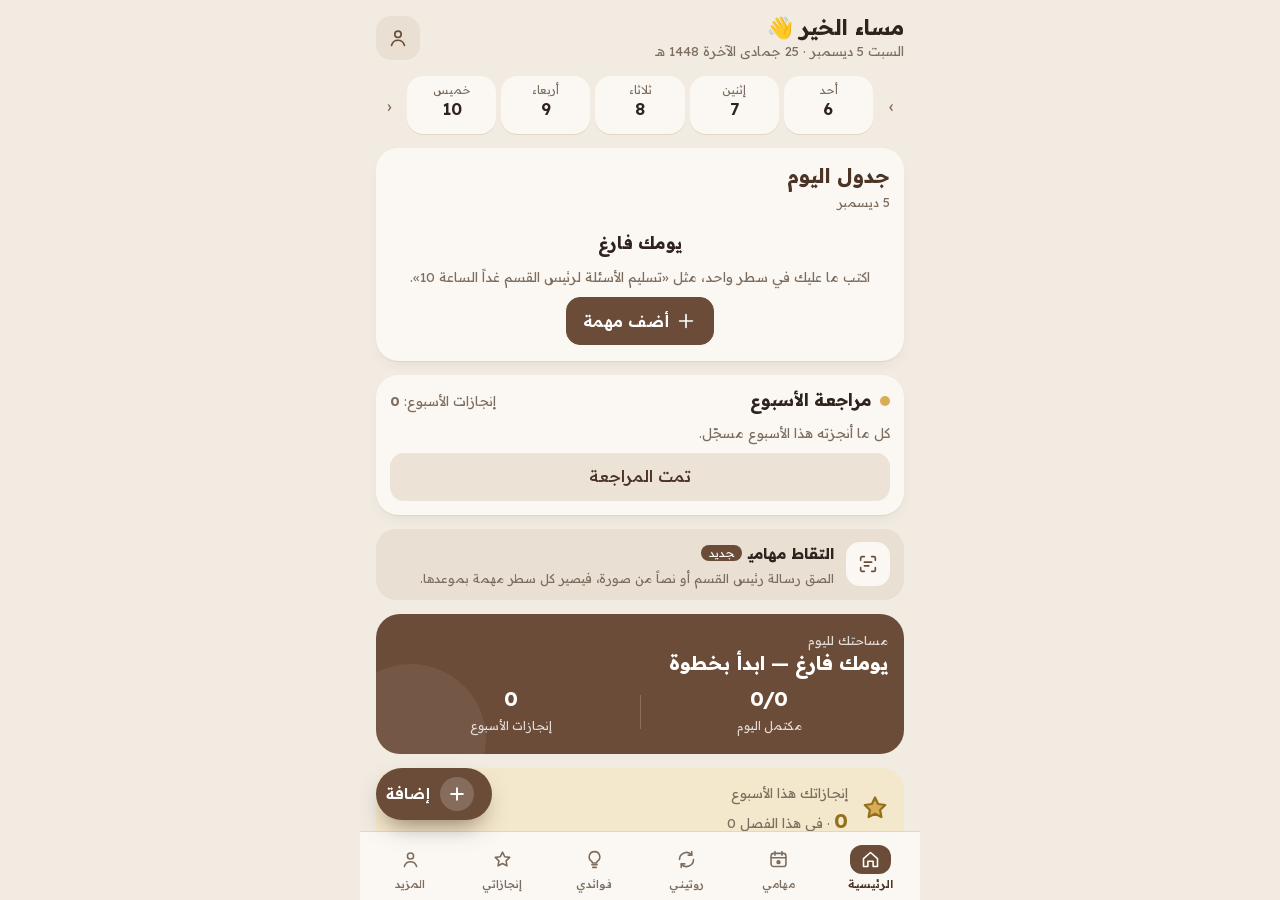
==== commit 97ec9339: "أعمالي: جدول اليوم أول الرئيسية ويجمع المهام وروتيني بالساعة مع خط «الآن»، ومربعات الأولوية مصغّرة ف" ====
--- a/index.html
+++ b/index.html
@@ -117,6 +117,28 @@
 .sec i{width:9px;height:9px;border-radius:50%;background:var(--brown-soft);display:inline-block;flex:0 0 auto}
 .sec.eve i{background:var(--sky-ink)}
 .sec button.s{border:0;background:transparent;padding:4px 0;min-height:36px}
+
+/* جدول اليوم في أول الصفحة */
+.sched{background:var(--surface);border-radius:var(--radius-card);box-shadow:var(--lift);padding:14px 14px 4px;display:flex;flex-direction:column;gap:8px;scroll-margin-top:10px}
+.shd{display:flex;align-items:center;justify-content:space-between;gap:10px}
+.shd .tt b{display:block;font-size:20px;font-weight:700;color:var(--brown-ink);line-height:1.35}
+.shd .tt span{font-size:12.5px;color:var(--muted)}
+.shd .cnt{flex:0 0 auto;font-size:12.5px;font-weight:600;color:var(--brown-ink);background:var(--brown-pale);border-radius:999px;padding:3px 11px;white-space:nowrap}
+.sched .bar{background:var(--brown-pale);height:6px}
+.sched .bar i{background:var(--brown)}
+.sl .it .tm b{font-size:14px;font-weight:700}
+.sched .sl .it:last-child{border-bottom:0}
+.nowl{display:flex;align-items:center;gap:6px;height:24px;color:var(--amber);font-size:11.5px;font-weight:700}
+.nowl::before{content:"";width:8px;height:8px;border-radius:50%;background:var(--amber);flex:0 0 auto}
+.nowl::after{content:"";flex:1;height:2px;border-radius:2px;background:var(--amber);opacity:.7}
+.sdiv{font-size:12px;font-weight:700;color:var(--muted);padding:10px 0 2px;border-bottom:1px dashed var(--rule)}
+.sdiv.eve{color:var(--sky-ink)}
+.tag.rtn{background:var(--sage);color:var(--sage-ink)}
+.empty.in{box-shadow:none;background:transparent;padding:6px 0 12px}
+.quad.sm{grid-template-columns:repeat(4,minmax(0,1fr));gap:6px}
+.quad.sm .q{min-height:48px;border-radius:14px;padding:5px 3px;gap:0}
+.quad.sm .q b{font-size:16px;line-height:1.2}
+.quad.sm .q span{font-size:11px;line-height:1.3;white-space:nowrap}
 
 /* مربعات الأولوية */
 .quad{display:grid;grid-template-columns:1fr 1fr;gap:8px}
@@ -450,7 +472,7 @@
    - التنبيه في تقويم الآيفون عبر اختصار «a3mali-taqweem» بدل «تذكيرات».
    - «فوائدي» (2026-10-24b): فوائد وأفكار ويوميات، كتابةً أو صوتاً أو صورةً أو نصاً من صورة (بالنص المباشر في الآيفون).
    وبقي من الإصدار الثاني: بعد الدوام، وآخر موعد، والخطوات، ونقاط الاجتماع، ومراجعة الأسبوع، وأبرز الإنجازات، والبحث. */
-var APPV='2026-10-24b';
+var APPV='2026-10-26a';
 var DAYS=['الأحد','الإثنين','الثلاثاء','الأربعاء','الخميس','الجمعة','السبت'];
 var DSHORT=['أحد','إثنين','ثلاثاء','أربعاء','خميس','جمعة','سبت'];
 var MONTHS=['يناير','فبراير','مارس','أبريل','مايو','يونيو','يوليو','أغسطس','سبتمبر','أكتوبر','نوفمبر','ديسمبر'];
@@ -575,10 +597,10 @@
   var dn=isDone(it,s),meet=it.type==='meet',hasAch=hasAchFor(it,s),st=it.steps||[],sd=st.filter(function(x){return x.d;}).length,pt=(it.points||[]).filter(function(x){return !x.d;}).length;
   var m=(meet?'<span class="tag meet">'+IC.meet+'اجتماع</span>':'')+(it.pri==='ui'&&!meet?'<span class="tag pri">مهم وعاجل</span>':'')+dueTag(it)+
     (st.length?'<span class="tag">'+IC.list+'<span class="num">'+sd+'/'+st.length+'</span></span>':'')+(pt?'<span class="tag meet">'+plural(pt,'نقطة','نقطتان','نقاط','نقطة')+'</span>':'')+
-    (it.rep&&it.type!=='habit'?'<span class="tag">'+IC.rep+'أسبوعي</span>':'')+(it.cal?'<span class="tag cal">'+IC.bell+'في التقويم</span>':'')+(hasAch?'<span class="tag star">'+IC.star+'إنجاز</span>':'');
+    (it.type==='habit'?'<span class="tag rtn">'+IC.rep+'روتيني'+(hStreak(it)?' · 🔥 <span class="num">'+hStreak(it)+'</span>':'')+'</span>':'')+(it.rep&&it.type!=='habit'?'<span class="tag">'+IC.rep+'أسبوعي</span>':'')+(it.cal?'<span class="tag cal">'+IC.bell+'في التقويم</span>':'')+(hasAch?'<span class="tag star">'+IC.star+'إنجاز</span>':'');
   return '<div class="it'+(meet?' meet':'')+(dn?' done':'')+'" id="r-'+it.id+'-'+s+'">'+tmCell(it.time)+
     '<button class="body" data-act="edit" data-id="'+it.id+'" data-day="'+s+'"><span class="t"><span class="hl '+priCls(it)+'">'+esc(it.title)+'</span></span>'+(m?'<span class="m">'+m+'</span>':'')+'</button>'+
-    (dn&&!hasAch?'<button class="go" data-act="toach" data-id="'+it.id+'" data-day="'+s+'" aria-label="أضفه إلى إنجازاتي">'+IC.star+'</button>':'')+
+    (dn&&!hasAch&&it.type!=='habit'?'<button class="go" data-act="toach" data-id="'+it.id+'" data-day="'+s+'" aria-label="أضفه إلى إنجازاتي">'+IC.star+'</button>':'')+
     '<button class="ck" data-act="done" data-id="'+it.id+'" data-day="'+s+'" aria-label="'+(dn?'إلغاء الإنجاز':'أنجزت')+' '+esc(it.title)+'" aria-pressed="'+dn+'">'+(dn?IC.check:'')+'</button></div>';
 }
 function listOf(arr,s){var open=arr.filter(function(x){return !isDone(x,s);}),dn=arr.filter(function(x){return isDone(x,s);});return '<div class="list">'+open.concat(dn).map(function(it){return itemRow(it,s);}).join('')+'</div>';}
@@ -602,13 +624,29 @@
   if(!UI.day&&dow(t)>=5)ws=addDays(ws,7);
   for(var i=0;i<5;i++){var d=addDays(ws,i),has=dayItems(d).some(function(x){return !isDone(x,d);});
     strip+='<button class="d'+(d===t?' today':'')+'" data-act="day" data-d="'+d+'" aria-pressed="'+(d===s)+'"><span>'+DSHORT[i]+'</span><b class="num">'+pd(d).getDate()+'</b><i class="'+(has?'on':'')+'"></i></button>';}
-  var l=dayItems(s),dn=l.filter(function(x){return isDone(x,s);}).length,left=l.length-dn,hs=allStreak(),hb=habits().length;
+  /* الأعمال والروتين معاً: جدول اليوم يجمعهما مرتبين بالساعة */
+  var l=dayItems(s),hl=habitsOn(s),all=l.concat(hl),dn=all.filter(function(x){return isDone(x,s);}).length,left=all.length-dn,hs=allStreak(),hb=habits().length;
   var h='<div class="hello"><div><h1>'+greet()+(name?'، '+esc(name):'')+' 👋</h1><div class="d">'+fd(s)+' · '+hijri(s)+'</div></div><button class="av" data-act="tab" data-id="more" aria-label="المزيد وبياناتي">'+initial()+'</button></div>';
-  h+='<div class="brown"><div class="row"><div><div class="lb">'+(s===t?'مساحتك لليوم':'مساحة '+DAYS[dow(s)])+'</div><div class="big">'+(!l.length?(s===t?'يومك فارغ — ابدأ بخطوة':'لا شيء في هذا اليوم'):left?'باقي '+plural(left,'عمل واحد','عملان','أعمال','عملاً')+' لتكمل يومك':'أتممت أعمال يومك')+'</div></div>'+(l.length?'<span class="pill">'+(left?'<span class="num">'+left+'</span> متبقية':'مكتمل')+'</span>':'')+'</div>'+
-    barHtml('d'+s,l.length?dn/l.length:0)+
-    '<div class="stats"><div><b class="num">'+dn+'/'+l.length+'</b><span>مكتمل '+(s===t?'اليوم':'في اليوم')+'</span></div><hr><div>'+(hb?'<b>🔥 <span class="num">'+hs+'</span></b><span>'+(hs===1?'يوم':'أيام')+' في روتينك</span>':'<b class="num">'+achIn([weekStart(t),addDays(weekStart(t),6)]).length+'</b><span>إنجازات الأسبوع</span>')+'</div></div></div>';
   h+='<div class="days"><button class="w" data-act="wk" data-d="-7" aria-label="الأسبوع السابق">›</button>'+strip+'<button class="w" data-act="wk" data-d="7" aria-label="الأسبوع التالي">‹</button></div>';
   if(!standalone()&&/iPhone|iPad/.test(navigator.userAgent))h+='<div class="install"><b>أضف «أعمالي» إلى الشاشة الرئيسية أولاً</b><ol><li>زر المشاركة في سفاري (المربع والسهم).</li><li>«إضافة إلى الشاشة الرئيسية».</li><li>افتحه من الأيقونة دائماً.</li></ol><span class="small">ما تكتبه هنا في سفاري لا يظهر في الأيقونة — لكلٍّ منهما بياناته.</span></div>';
+  /* جدول اليوم أول الصفحة: الساعة يميناً، وخط «الآن» بين ما مضى وما بقي، وما بلا وقت في آخره */
+  var Q=quadOf(l,s),fl=UI.qf?Q[UI.qf]:null,rows=(fl||l.filter(function(x){return !x.eve;}).concat(hl)).slice().sort(byTime),eve=fl?[]:l.filter(function(x){return x.eve;});
+  h+='<section class="sched" id="sched"><div class="shd"><div class="tt"><b>'+(UI.qf?{ui:'مهم وعاجل',i:'مهم غير عاجل',done:'المنتهية',n:'عادي'}[UI.qf]:s===t?'جدول اليوم':'جدول '+DAYS[dow(s)])+'</b><span>'+fdShort(s)+(hl.length&&!UI.qf?' · المهام وروتيني':'')+'</span></div>'+
+    (UI.qf?'<button class="mini" data-act="qf" data-k="">عرض الكل</button>':all.length?'<span class="cnt">أنجزت <span class="num">'+dn+'</span> من <span class="num">'+all.length+'</span></span>':'')+'</div>'+
+    (all.length&&!UI.qf?barHtml('s'+s,dn/all.length):'');
+  if(!all.length)h+='<div class="empty in"><b>'+(s===t?'يومك فارغ':'لا شيء في هذا اليوم')+'</b><span class="small dim">اكتب ما عليك في سطر واحد، مثل «تسليم الأسئلة لرئيس القسم غداً الساعة 10».</span><button class="btn pri" data-act="add" data-d="'+s+'">'+IC.plus+' أضف مهمة</button></div>';
+  else if(!rows.length&&!eve.length)h+='<p class="small dim" style="padding:8px 2px">لا شيء هنا.</p>';
+  else{if(!UI.qf&&dn===all.length)h+='<div class="alldone"><span class="hand">بارك الله في وقتك</span><span class="small">أنجزت أعمال '+(s===t?'اليوم':'هذا اليوم')+' كلها.</span></div>';
+    var nw=s===t?nowHM():null,put=!nw,untimed=false;
+    h+='<div class="sl">'+rows.map(function(it){var p='';
+      if(!put&&it.time&&it.time>nw){put=true;p='<div class="nowl"><span>الآن '+fmtT(nw)+'</span></div>';}
+      if(!it.time&&!untimed){untimed=true;if(!put&&rows.some(function(x){return x.time;})){put=true;p+='<div class="nowl"><span>الآن '+fmtT(nw)+'</span></div>';}p+='<div class="sdiv">بلا وقت محدد</div>';}
+      return p+itemRow(it,s);}).join('')+'</div>';
+    if(eve.length)h+='<div class="sdiv eve">بعد الدوام · <span class="num">'+eve.length+'</span></div><div class="sl">'+eve.map(function(it){return itemRow(it,s);}).join('')+'</div>';}
+  h+='</section>';
+  /* مربعات الأولوية مصغّرة في صف واحد: لمسة المربع تصفّي الجدول أعلاه */
+  if(l.length)h+='<div class="quad sm" role="group" aria-label="الأولوية">'+
+      [['ui','r','مهم وعاجل'],['i','h','غير عاجل'],['n','g','عادي'],['done','s','منتهية']].map(function(o){return '<button class="q '+o[1]+'" data-act="qf" data-k="'+o[0]+'" aria-pressed="'+(UI.qf===o[0])+'"><b class="num">'+Q[o[0]].length+'</b><span>'+o[2]+'</span></button>';}).join('')+'</div>';
   var bd=backupDays();if(hasData()&&bd>=7)h+='<div class="bk'+(bd>=14?' red':'')+'"><span class="tx"><b>'+(D.lastBackup?'آخر نسخة احتياطية قبل <span class="num">'+bd+'</span> يوماً.':'لم تحفظ نسخة احتياطية بعد.')+'</b><br>بياناتك على هذا الهاتف فقط.</span><button data-act="backup">حفظ نسخة</button></div>';
   if(s===t){
     if(reviewDue()){var wd=weekDone(),w0=weekStart(t),wa=D.ach.filter(function(a){return a.date>=w0&&a.date<=t;}).length;
@@ -621,21 +659,13 @@
       (od.length>4?'<span class="small dim">و<span class="num">'+(od.length-4)+'</span> غيرها — تظهر بعد ترتيب هذه.</span>':'')+'</div>';
     var nx=nextMeet();
     if(nx)h+='<div class="next"><button class="open" data-act="edit" data-id="'+nx.it.id+'" data-day="'+nx.day+'"><span class="ico">'+IC.meet+'</span><span class="tx"><span class="small dim">الاجتماع القادم</span><b>'+esc(nx.it.title)+'</b><span class="when">'+untilTxt(nx.day,nx.it.time)+'</span></span></button><button class="pt" data-act="point" data-id="'+nx.it.id+'">+ نقطة</button></div>';
-    h+='<button class="capture" data-act="capture"><span class="ico">'+IC.scan+'</span><span><b>التقاط مهامي</b><span class="new">جديد</span><p>الصق رسالة رئيس القسم أو نصاً من صورة، فيصير كل سطر مهمة بموعدها.</p></span></button>';
     var ds=dueSoon();
     if(ds.length)h+='<div class="sec"><i style="background:var(--amber)"></i>مواعيد تقترب</div>'+listOf(ds,t);
+    h+='<button class="capture" data-act="capture"><span class="ico">'+IC.scan+'</span><span><b>التقاط مهامي</b><span class="new">جديد</span><p>الصق رسالة رئيس القسم أو نصاً من صورة، فيصير كل سطر مهمة بموعدها.</p></span></button>';
   }
-  if(l.length){var Q=quadOf(l,s);
-    h+='<div class="sec"><i></i>الأولوية'+(UI.qf?'<button class="s" data-act="qf" data-k="">عرض الكل</button>':'')+'</div><div class="quad">'+
-      [['ui','r','مهم وعاجل'],['i','h','مهم غير عاجل'],['done','s','المنتهية'],['n','g','عادي']].map(function(o){return '<button class="q '+o[1]+'" data-act="qf" data-k="'+o[0]+'" aria-pressed="'+(UI.qf===o[0])+'"><i></i><b class="num">'+Q[o[0]].length+'</b><span>'+o[2]+'</span></button>';}).join('')+'</div>';
-    if(UI.qf)l=Q[UI.qf];}
-  var work=l.filter(function(x){return !x.eve;}),eve=l.filter(function(x){return x.eve;});
-  h+='<div class="sec"><i></i>'+(UI.qf?{ui:'مهم وعاجل',i:'مهم غير عاجل',done:'المنتهية',n:'عادي'}[UI.qf]:s===t?'جدول اليوم':'جدول '+DAYS[dow(s)])+'<span class="s">'+(dayItems(s).length&&!UI.qf?'أنجزت <span class="num">'+dn+'</span> من <span class="num">'+dayItems(s).length+'</span>':'')+'</span></div>';
-  if(!dayItems(s).length)h+='<div class="empty"><b>'+(s===t?'يومك فارغ':'لا شيء في هذا اليوم')+'</b><span class="small dim">اكتب ما عليك في سطر واحد، مثل «تسليم الأسئلة لرئيس القسم غداً الساعة 10».</span><button class="btn pri" data-act="add" data-d="'+s+'">'+IC.plus+' أضف مهمة</button></div>';
-  else if(!l.length)h+='<p class="small dim">لا شيء هنا.</p>';
-  else{if(!UI.qf&&dn===dayItems(s).length)h+='<div class="alldone"><span class="hand">بارك الله في وقتك</span><span class="small">أنجزت أعمال '+(s===t?'اليوم':'هذا اليوم')+' كلها.</span></div>';
-    if(work.length)h+=listOf(work,s);
-    if(eve.length)h+='<div class="sec eve"><i></i>بعد الدوام<span class="s"><span class="num">'+eve.length+'</span></span></div>'+listOf(eve,s);}
+  /* البطاقة البنية صارت ملخصاً أسفل الجدول */
+  h+='<div class="brown"><div class="row"><div><div class="lb">'+(s===t?'مساحتك لليوم':'مساحة '+DAYS[dow(s)])+'</div><div class="big">'+(!all.length?(s===t?'يومك فارغ — ابدأ بخطوة':'لا شيء في هذا اليوم'):left?'باقي '+plural(left,'عمل واحد','عملان','أعمال','عملاً')+' لتكمل يومك':'أتممت أعمال يومك')+'</div></div>'+(all.length?'<span class="pill">'+(left?'<span class="num">'+left+'</span> متبقية':'مكتمل')+'</span>':'')+'</div>'+
+    '<div class="stats"><div><b class="num">'+dn+'/'+all.length+'</b><span>مكتمل '+(s===t?'اليوم':'في اليوم')+'</span></div><hr><div>'+(hb?'<b>🔥 <span class="num">'+hs+'</span></b><span>'+(hs===1?'يوم':'أيام')+' في روتينك</span>':'<b class="num">'+achIn([weekStart(t),addDays(weekStart(t),6)]).length+'</b><span>إنجازات الأسبوع</span>')+'</div></div></div>';
   /* شريط الإنجازات */
   var w0b=weekStart(t),wk=achIn([w0b,addDays(w0b,6)]).length,tr=achIn(termRange(curTerm())).length;
   h+='<button class="ribbon" data-act="tab" data-id="ach"><span class="star">'+IC.star+'</span><span style="flex:1"><span class="small dim">إنجازاتك هذا الأسبوع</span><br><b class="num">'+wk+'</b> <span class="small dim">· في هذا الفصل <span class="num">'+tr+'</span></span></span><span class="dim">←</span></button>';
@@ -898,7 +928,13 @@
   if(it.time){var p=it.time.split(':');s=pd(nextOcc(it));s.setHours(+p[0],+p[1],0,0);}else s=new Date(a);
   var e=new Date(s.getTime()+(it.type==='meet'?60:it.time?30:15)*60000);
   return isoL(s)+'\n'+isoL(e)+'\n'+isoL(a)+'\n'+String(it.title).replace(/\n/g,' ');}
-function calRun(text){location.href='shortcuts://run-shortcut?name='+encodeURIComponent(SC_NAME)+'&input=text&text='+encodeURIComponent(text);}
+function calUrl(text){return 'shortcuts://run-shortcut?name='+encodeURIComponent(SC_NAME)+'&input=text&text='+encodeURIComponent(text);}
+/* الآيفون لا يفتح «الاختصارات» برمجياً من البرنامج المضاف إلى الشاشة الرئيسية، فيُعرض رابط حقيقي يلمسه المعلم بنفسه */
+function calSend(id,text,title,when){layer('<div class="row"><h2>نبّهني في تقويم الآيفون</h2><button class="btn plain" data-act="closel">لاحقاً</button></div>'+
+  '<p><b>'+esc(title)+'</b><br><span class="small dim">يرنّ '+when+'</span></p>'+
+  '<a class="btn pri" href="'+calUrl(text)+'" data-act="calsent" data-id="'+(id||'')+'" data-when="'+esc(when)+'">'+IC.bell+' أضف التنبيه إلى التقويم</a>'+
+  '<p class="small dim">يُفتح تطبيق «الاختصارات» لحظةً ويضيف الموعد بمنبّه، ثم ارجع إلى «أعمالي». أول مرة يسألك الآيفون عن الوصول إلى «التقويم»: اختر «السماح دائماً».</p>'+
+  '<button class="btn plain" data-act="calsetup">لم يُفتح شيء أو قال إن الاختصار غير موجود؟ ثبّته من جديد</button>');}
 function calKey(it){return (nextOcc(it)||'')+' '+(it.time||'')+' '+(D.remind.lead||0);}
 function icsEsc(s){return String(s).replace(/\\/g,'\\\\').replace(/;/g,'\\;').replace(/,/g,'\\,').replace(/\n/g,'\\n');}
 function icsDT(d,t){return d.replace(/-/g,'')+(t?'T'+t.replace(':','')+'00':'');}
@@ -918,7 +954,7 @@
 function remind(it){
   var w=alertAt(it);if(!w){refuse('حدّد موعداً أو آخر موعد أولاً');return false;}
   if(w<new Date()){refuse('وقت التنبيه مضى — اختر موعداً قادماً');return false;}
-  if(D.remind.method==='cal'){if(!D.remind.calOk){calSetup(it);return false;}calRun(calText(it));it.cal=calKey(it);save();toast('أُرسل إلى تقويم الآيفون: '+relDay(ymd(w))+' '+fmtT(pad2(w.getHours())+':'+pad2(w.getMinutes())));return true;}
+  if(D.remind.method==='cal'){if(!D.remind.calOk){calSetup(it);return false;}calSend(it.id,calText(it),it.title,relDay(ymd(w))+' '+fmtT(pad2(w.getHours())+':'+pad2(w.getMinutes())));return false;}
   shareFile((it.title.slice(0,30).replace(/[\/\\:*?"<>|]+/g,'-')||'موعد')+'.ics',icsFor(it),'text/calendar').then(function(ok){if(ok){it.cal=calKey(it);save();toast('اختر «إضافة» في التقويم ليرنّ في وقته');}});return true;
 }
 
@@ -1249,7 +1285,7 @@
   if(a==='tab'){UI.tab=b.dataset.id;UI.cat=null;UI.qf='';if(UI.tab==='today')UI.day=null;closeLayer();render();return false;}
   if(a==='day'){UI.day=b.dataset.d===today()?null:b.dataset.d;UI.qf='';render(true);return false;}
   /* مربعات الأولوية، وتقويم «مهامي» وتبويباته */
-  if(a==='qf'){UI.qf=UI.qf===b.dataset.k?'':b.dataset.k;render(true);return false;}
+  if(a==='qf'){UI.qf=UI.qf===b.dataset.k?'':b.dataset.k;render(true);var sc=document.getElementById('sched');if(sc&&UI.qf)sc.scrollIntoView({block:'start',behavior:'smooth'});return false;}
   if(a==='calsel'){UI.sel=b.dataset.d;UI.tseg='day';render(true);return false;}
   if(a==='calnav'){UI.cal=addMonth(UI.cal||(UI.sel||today()).slice(0,7),Number(b.dataset.n));render(true);return false;}
   if(a==='tseg'){UI.tseg=b.dataset.k;render(true);return false;}
@@ -1280,7 +1316,10 @@
   if(a==='remind'){var ir=item(b.dataset.id);if(ir)remind(ir);return false;}
   if(a==='calgo'){D.remind.calOk=true;closeLayer();var ig=item(b.dataset.id);if(ig)remind(ig);render(true);return true;}
   if(a==='caltest'){D.remind.calOk=true;var w0=new Date(Date.now()+3*60000),w1=new Date(w0.getTime()+15*60000),wa=new Date(Date.now()+2*60000);
-    calRun(isoL(w0)+'\n'+isoL(w1)+'\n'+isoL(wa)+'\nتجربة من «أعمالي» — التنبيه يعمل');toast('أُرسلت تجربة: يرنّ الآيفون بعد دقيقتين، ثم احذف الموعد من التقويم');render(true);return true;}
+    calSend('',isoL(w0)+'\n'+isoL(w1)+'\n'+isoL(wa)+'\nتجربة من «أعمالي» — التنبيه يعمل','تجربة من «أعمالي»','بعد دقيقتين تقريباً، ثم احذف الموعد من التقويم');return true;}
+  /* لمس رابط الإرسال: يُترك الرابط يعمل، ويُغلق اللوح بعده (إغلاقه فوراً يلغي فتح الرابط) */
+  if(a==='calsent'){var ic=item(b.dataset.id);if(ic)ic.cal=calKey(ic);var wt=b.dataset.when;setTimeout(function(){closeLayer();render(true);toast(ic?'أُرسل إلى تقويم الآيفون: '+wt:'أُرسلت التجربة: انتظر التنبيه');},400);return true;}
+  if(a==='calsetup'){var cs=document.querySelector('#layer [data-act=calsent]'),ci=cs&&item(cs.dataset.id);calSetup(ci);return false;}
   /* مراجعة الأسبوع */
   if(a==='rvskip'){D.rvSkip.push(b.dataset.k);render(true);return true;}
   if(a==='reviewed'){D.review=weekStart(today());D.rvSkip=[];render(true);toast('تمت مراجعة الأسبوع');return true;}
